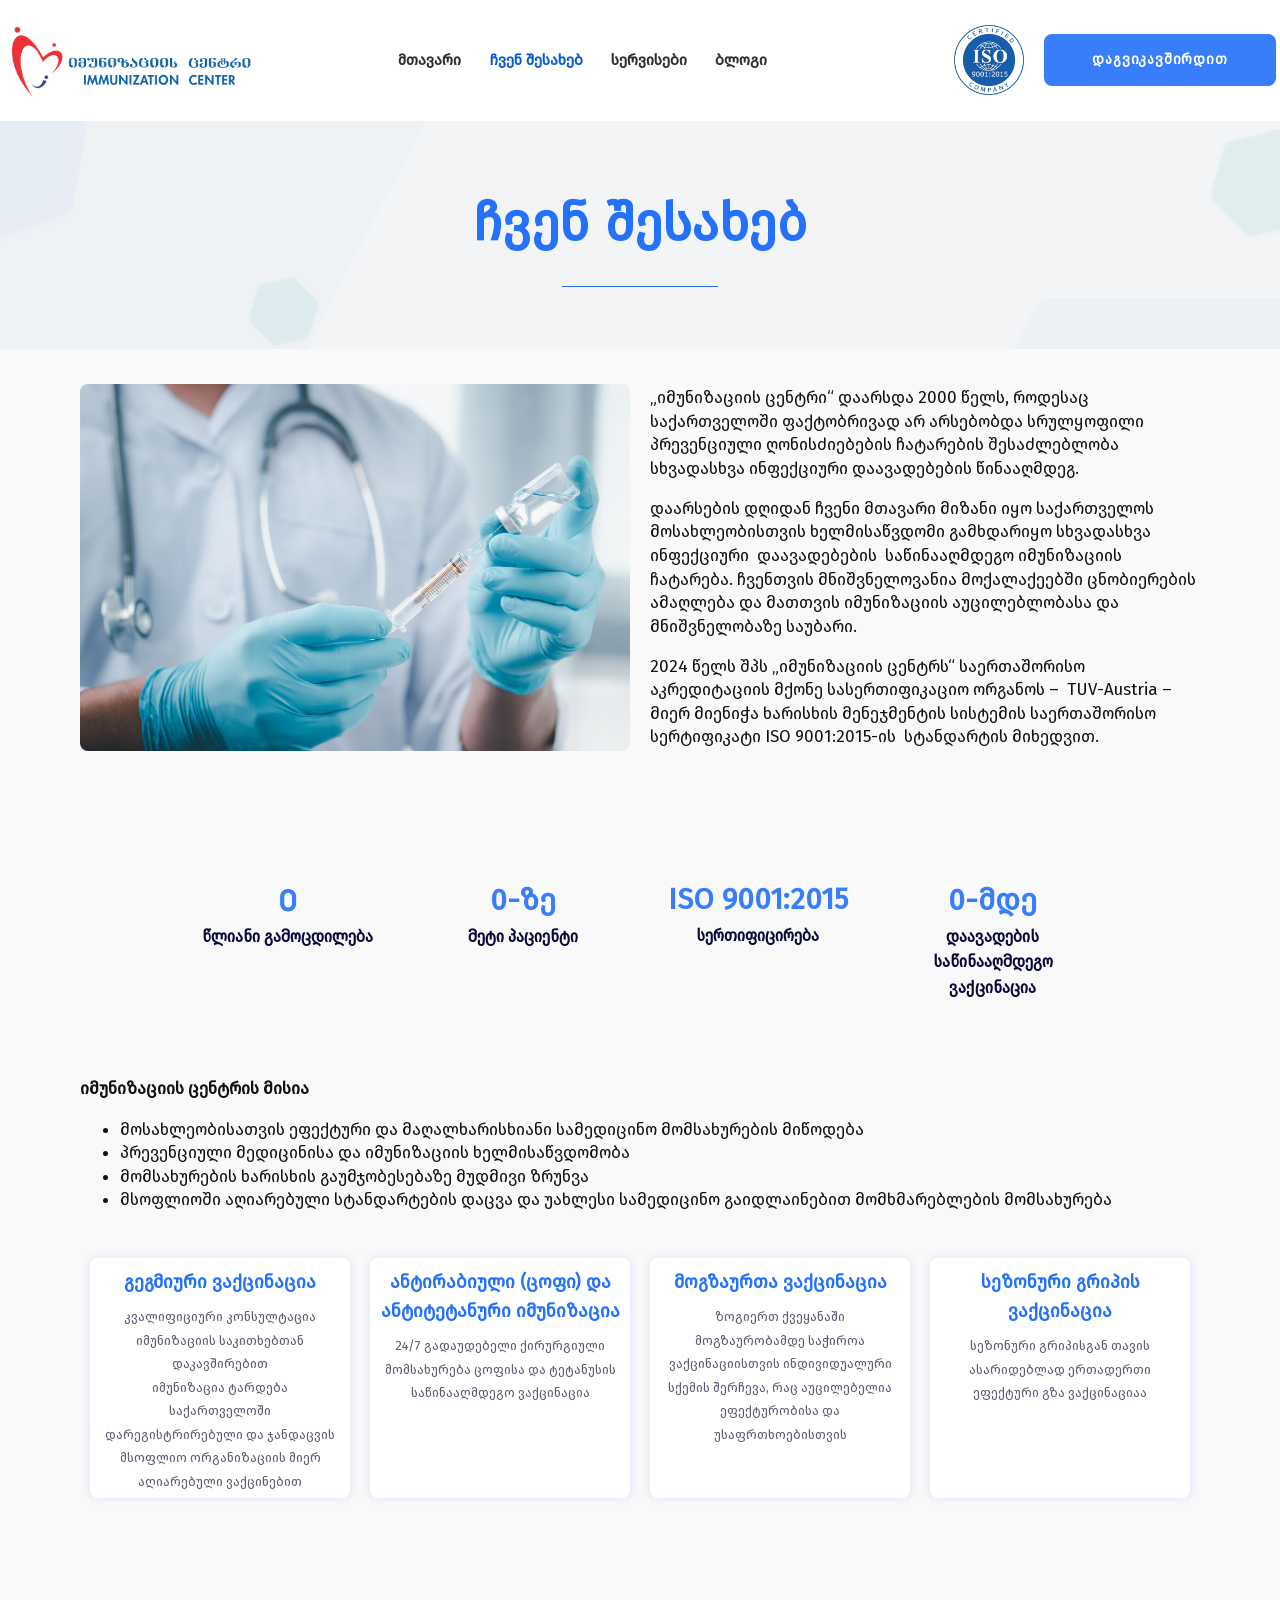
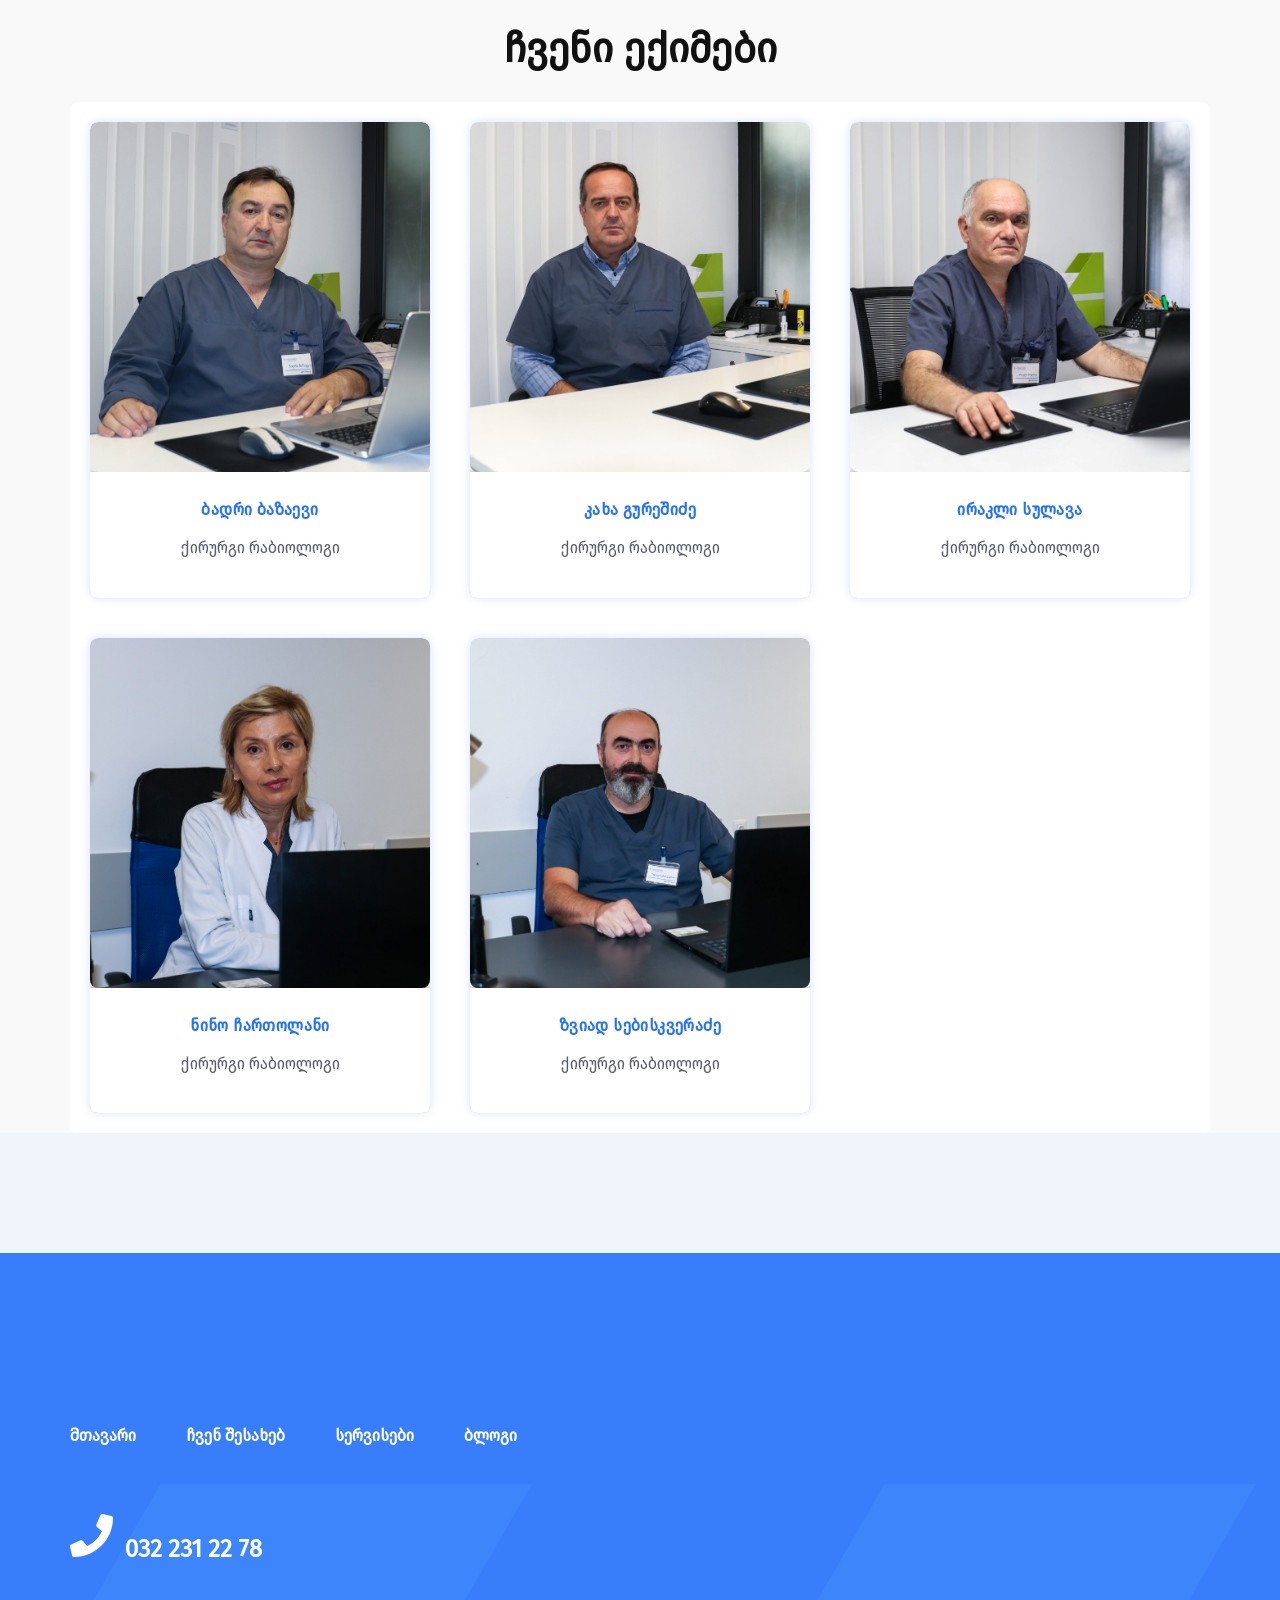
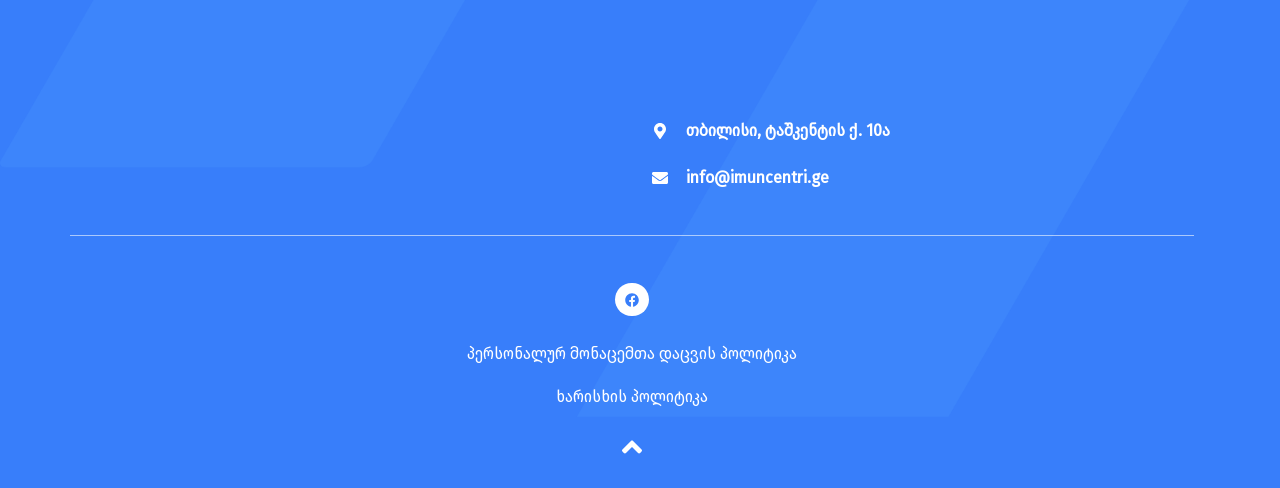
==== about/index.html @ 2db28d3b "Restore bare #fragment links that wget --convert-links had expanded wget resolved every bare fragmen" ====
<!DOCTYPE html>
<html lang="en-US">
<head>
	<meta charset="UTF-8">
			<title>ჩვენ შესახებ &#8211; იმუნიზაციის ცენტრი</title>
		<meta name="viewport" content="width=device-width, initial-scale=1" />
<meta name='robots' content='max-image-preview:large' />
<title>ჩვენ შესახებ &#8211; იმუნიზაციის ცენტრი</title>
<link rel="alternate" type="application/rss+xml" title="იმუნიზაციის ცენტრი &raquo; Feed" href="https://imuncentri.ge/feed/" />
<link rel="alternate" type="application/rss+xml" title="იმუნიზაციის ცენტრი &raquo; Comments Feed" href="https://imuncentri.ge/comments/feed/" />
<link rel="alternate" title="oEmbed (JSON)" type="application/json+oembed" href="https://imuncentri.ge/wp-json/oembed/1.0/embed?url=https%3A%2F%2Fimuncentri.ge%2Fabout%2F" />
<link rel="alternate" title="oEmbed (XML)" type="text/xml+oembed" href="https://imuncentri.ge/wp-json/oembed/1.0/embed?url=https%3A%2F%2Fimuncentri.ge%2Fabout%2F&#038;format=xml" />
<style id="wp-img-auto-sizes-contain-inline-css">
img:is([sizes=auto i],[sizes^="auto," i]){contain-intrinsic-size:3000px 1500px}
/*# sourceURL=wp-img-auto-sizes-contain-inline-css */
</style>
<style id="wp-emoji-styles-inline-css">

	img.wp-smiley, img.emoji {
		display: inline !important;
		border: none !important;
		box-shadow: none !important;
		height: 1em !important;
		width: 1em !important;
		margin: 0 0.07em !important;
		vertical-align: -0.1em !important;
		background: none !important;
		padding: 0 !important;
	}
/*# sourceURL=wp-emoji-styles-inline-css */
</style>
<style id="wp-block-library-inline-css">
:root{--wp-block-synced-color:#7a00df;--wp-block-synced-color--rgb:122,0,223;--wp-bound-block-color:var(--wp-block-synced-color);--wp-editor-canvas-background:#ddd;--wp-admin-theme-color:#007cba;--wp-admin-theme-color--rgb:0,124,186;--wp-admin-theme-color-darker-10:#006ba1;--wp-admin-theme-color-darker-10--rgb:0,107,160.5;--wp-admin-theme-color-darker-20:#005a87;--wp-admin-theme-color-darker-20--rgb:0,90,135;--wp-admin-border-width-focus:2px}@media (min-resolution:192dpi){:root{--wp-admin-border-width-focus:1.5px}}.wp-element-button{cursor:pointer}:root .has-very-light-gray-background-color{background-color:#eee}:root .has-very-dark-gray-background-color{background-color:#313131}:root .has-very-light-gray-color{color:#eee}:root .has-very-dark-gray-color{color:#313131}:root .has-vivid-green-cyan-to-vivid-cyan-blue-gradient-background{background:linear-gradient(135deg,#00d084,#0693e3)}:root .has-purple-crush-gradient-background{background:linear-gradient(135deg,#34e2e4,#4721fb 50%,#ab1dfe)}:root .has-hazy-dawn-gradient-background{background:linear-gradient(135deg,#faaca8,#dad0ec)}:root .has-subdued-olive-gradient-background{background:linear-gradient(135deg,#fafae1,#67a671)}:root .has-atomic-cream-gradient-background{background:linear-gradient(135deg,#fdd79a,#004a59)}:root .has-nightshade-gradient-background{background:linear-gradient(135deg,#330968,#31cdcf)}:root .has-midnight-gradient-background{background:linear-gradient(135deg,#020381,#2874fc)}:root{--wp--preset--font-size--normal:16px;--wp--preset--font-size--huge:42px}.has-regular-font-size{font-size:1em}.has-larger-font-size{font-size:2.625em}.has-normal-font-size{font-size:var(--wp--preset--font-size--normal)}.has-huge-font-size{font-size:var(--wp--preset--font-size--huge)}:root .has-text-align-center{text-align:center}:root .has-text-align-left{text-align:left}:root .has-text-align-right{text-align:right}.has-fit-text{white-space:nowrap!important}#end-resizable-editor-section{display:none}.aligncenter{clear:both}.items-justified-left{justify-content:flex-start}.items-justified-center{justify-content:center}.items-justified-right{justify-content:flex-end}.items-justified-space-between{justify-content:space-between}.screen-reader-text{word-wrap:normal!important;border:0;clip-path:inset(50%);height:1px;margin:-1px;overflow:hidden;padding:0;position:absolute;width:1px;word-break:normal!important}.screen-reader-text:focus{background-color:#ddd;clip-path:none;color:#444;display:block;font-size:1em;height:auto;left:5px;line-height:normal;padding:15px 23px 14px;text-decoration:none;top:5px;width:auto;z-index:100000}html :where(.has-border-color){border-style:solid}html :where([style^=border-color],[style*=";border-color"],[style*="; border-color"]){border-style:solid}html :where([style^=border-top-color],[style*=";border-top-color"],[style*="; border-top-color"]){border-top-style:solid}html :where([style^=border-right-color],[style*=";border-right-color"],[style*="; border-right-color"]){border-right-style:solid}html :where([style^=border-bottom-color],[style*=";border-bottom-color"],[style*="; border-bottom-color"]){border-bottom-style:solid}html :where([style^=border-left-color],[style*=";border-left-color"],[style*="; border-left-color"]){border-left-style:solid}html :where([style^=border-width],[style*=";border-width"],[style*="; border-width"]){border-style:solid}html :where([style^=border-top-width],[style*=";border-top-width"],[style*="; border-top-width"]){border-top-style:solid}html :where([style^=border-right-width],[style*=";border-right-width"],[style*="; border-right-width"]){border-right-style:solid}html :where([style^=border-bottom-width],[style*=";border-bottom-width"],[style*="; border-bottom-width"]){border-bottom-style:solid}html :where([style^=border-left-width],[style*=";border-left-width"],[style*="; border-left-width"]){border-left-style:solid}html :where(img[class*=wp-image-]){height:auto;max-width:100%}:where(figure){margin:0 0 1em}html :where(.is-position-sticky){--wp-admin--admin-bar--position-offset:var(--wp-admin--admin-bar--height,0px)}@media screen and (max-width:600px){html :where(.is-position-sticky){--wp-admin--admin-bar--position-offset:0px}}
/*# sourceURL=/wp-includes/css/dist/block-library/common.min.css */
</style>
<style id="global-styles-inline-css">
:root{--wp--preset--aspect-ratio--square: 1;--wp--preset--aspect-ratio--4-3: 4/3;--wp--preset--aspect-ratio--3-4: 3/4;--wp--preset--aspect-ratio--3-2: 3/2;--wp--preset--aspect-ratio--2-3: 2/3;--wp--preset--aspect-ratio--16-9: 16/9;--wp--preset--aspect-ratio--9-16: 9/16;--wp--preset--color--black: #000000;--wp--preset--color--cyan-bluish-gray: #abb8c3;--wp--preset--color--white: #ffffff;--wp--preset--color--pale-pink: #f78da7;--wp--preset--color--vivid-red: #cf2e2e;--wp--preset--color--luminous-vivid-orange: #ff6900;--wp--preset--color--luminous-vivid-amber: #fcb900;--wp--preset--color--light-green-cyan: #7bdcb5;--wp--preset--color--vivid-green-cyan: #00d084;--wp--preset--color--pale-cyan-blue: #8ed1fc;--wp--preset--color--vivid-cyan-blue: #0693e3;--wp--preset--color--vivid-purple: #9b51e0;--wp--preset--color--base: #f9f9f9;--wp--preset--color--base-2: #ffffff;--wp--preset--color--contrast: #111111;--wp--preset--color--contrast-2: #636363;--wp--preset--color--contrast-3: #A4A4A4;--wp--preset--color--accent: #cfcabe;--wp--preset--color--accent-2: #c2a990;--wp--preset--color--accent-3: #d8613c;--wp--preset--color--accent-4: #b1c5a4;--wp--preset--color--accent-5: #b5bdbc;--wp--preset--gradient--vivid-cyan-blue-to-vivid-purple: linear-gradient(135deg,rgb(6,147,227) 0%,rgb(155,81,224) 100%);--wp--preset--gradient--light-green-cyan-to-vivid-green-cyan: linear-gradient(135deg,rgb(122,220,180) 0%,rgb(0,208,130) 100%);--wp--preset--gradient--luminous-vivid-amber-to-luminous-vivid-orange: linear-gradient(135deg,rgb(252,185,0) 0%,rgb(255,105,0) 100%);--wp--preset--gradient--luminous-vivid-orange-to-vivid-red: linear-gradient(135deg,rgb(255,105,0) 0%,rgb(207,46,46) 100%);--wp--preset--gradient--very-light-gray-to-cyan-bluish-gray: linear-gradient(135deg,rgb(238,238,238) 0%,rgb(169,184,195) 100%);--wp--preset--gradient--cool-to-warm-spectrum: linear-gradient(135deg,rgb(74,234,220) 0%,rgb(151,120,209) 20%,rgb(207,42,186) 40%,rgb(238,44,130) 60%,rgb(251,105,98) 80%,rgb(254,248,76) 100%);--wp--preset--gradient--blush-light-purple: linear-gradient(135deg,rgb(255,206,236) 0%,rgb(152,150,240) 100%);--wp--preset--gradient--blush-bordeaux: linear-gradient(135deg,rgb(254,205,165) 0%,rgb(254,45,45) 50%,rgb(107,0,62) 100%);--wp--preset--gradient--luminous-dusk: linear-gradient(135deg,rgb(255,203,112) 0%,rgb(199,81,192) 50%,rgb(65,88,208) 100%);--wp--preset--gradient--pale-ocean: linear-gradient(135deg,rgb(255,245,203) 0%,rgb(182,227,212) 50%,rgb(51,167,181) 100%);--wp--preset--gradient--electric-grass: linear-gradient(135deg,rgb(202,248,128) 0%,rgb(113,206,126) 100%);--wp--preset--gradient--midnight: linear-gradient(135deg,rgb(2,3,129) 0%,rgb(40,116,252) 100%);--wp--preset--gradient--gradient-1: linear-gradient(to bottom, #cfcabe 0%, #F9F9F9 100%);--wp--preset--gradient--gradient-2: linear-gradient(to bottom, #C2A990 0%, #F9F9F9 100%);--wp--preset--gradient--gradient-3: linear-gradient(to bottom, #D8613C 0%, #F9F9F9 100%);--wp--preset--gradient--gradient-4: linear-gradient(to bottom, #B1C5A4 0%, #F9F9F9 100%);--wp--preset--gradient--gradient-5: linear-gradient(to bottom, #B5BDBC 0%, #F9F9F9 100%);--wp--preset--gradient--gradient-6: linear-gradient(to bottom, #A4A4A4 0%, #F9F9F9 100%);--wp--preset--gradient--gradient-7: linear-gradient(to bottom, #cfcabe 50%, #F9F9F9 50%);--wp--preset--gradient--gradient-8: linear-gradient(to bottom, #C2A990 50%, #F9F9F9 50%);--wp--preset--gradient--gradient-9: linear-gradient(to bottom, #D8613C 50%, #F9F9F9 50%);--wp--preset--gradient--gradient-10: linear-gradient(to bottom, #B1C5A4 50%, #F9F9F9 50%);--wp--preset--gradient--gradient-11: linear-gradient(to bottom, #B5BDBC 50%, #F9F9F9 50%);--wp--preset--gradient--gradient-12: linear-gradient(to bottom, #A4A4A4 50%, #F9F9F9 50%);--wp--preset--font-size--small: 0.9rem;--wp--preset--font-size--medium: 1.05rem;--wp--preset--font-size--large: clamp(1.39rem, 1.39rem + ((1vw - 0.2rem) * 0.767), 1.85rem);--wp--preset--font-size--x-large: clamp(1.85rem, 1.85rem + ((1vw - 0.2rem) * 1.083), 2.5rem);--wp--preset--font-size--xx-large: clamp(2.5rem, 2.5rem + ((1vw - 0.2rem) * 1.283), 3.27rem);--wp--preset--font-family--body: "Inter", sans-serif;--wp--preset--font-family--heading: Cardo;--wp--preset--font-family--system-sans-serif: -apple-system, BlinkMacSystemFont, avenir next, avenir, segoe ui, helvetica neue, helvetica, Cantarell, Ubuntu, roboto, noto, arial, sans-serif;--wp--preset--font-family--system-serif: Iowan Old Style, Apple Garamond, Baskerville, Times New Roman, Droid Serif, Times, Source Serif Pro, serif, Apple Color Emoji, Segoe UI Emoji, Segoe UI Symbol;--wp--preset--font-family--firago: firago;--wp--preset--spacing--20: min(1.5rem, 2vw);--wp--preset--spacing--30: min(2.5rem, 3vw);--wp--preset--spacing--40: min(4rem, 5vw);--wp--preset--spacing--50: min(6.5rem, 8vw);--wp--preset--spacing--60: min(10.5rem, 13vw);--wp--preset--spacing--70: 3.38rem;--wp--preset--spacing--80: 5.06rem;--wp--preset--spacing--10: 1rem;--wp--preset--shadow--natural: 6px 6px 9px rgba(0, 0, 0, 0.2);--wp--preset--shadow--deep: 12px 12px 50px rgba(0, 0, 0, 0.4);--wp--preset--shadow--sharp: 6px 6px 0px rgba(0, 0, 0, 0.2);--wp--preset--shadow--outlined: 6px 6px 0px -3px rgb(255, 255, 255), 6px 6px rgb(0, 0, 0);--wp--preset--shadow--crisp: 6px 6px 0px rgb(0, 0, 0);}.wp-block-button{--wp--preset--dimension--25: 25%;--wp--preset--dimension--50: 50%;--wp--preset--dimension--75: 75%;--wp--preset--dimension--100: 100%;}:root { --wp--style--global--content-size: 620px;--wp--style--global--wide-size: 1280px; }:where(body) { margin: 0; }.wp-site-blocks { padding-top: var(--wp--style--root--padding-top); padding-bottom: var(--wp--style--root--padding-bottom); }.has-global-padding { padding-right: var(--wp--style--root--padding-right); padding-left: var(--wp--style--root--padding-left); }.has-global-padding > .alignfull { margin-right: calc(var(--wp--style--root--padding-right) * -1); margin-left: calc(var(--wp--style--root--padding-left) * -1); }.has-global-padding :where(:not(.alignfull.is-layout-flow) > .has-global-padding:not(.wp-block-block, .alignfull)) { padding-right: 0; padding-left: 0; }.has-global-padding :where(:not(.alignfull.is-layout-flow) > .has-global-padding:not(.wp-block-block, .alignfull)) > .alignfull { margin-left: 0; margin-right: 0; }.wp-site-blocks > .alignleft { float: left; margin-right: 2em; }.wp-site-blocks > .alignright { float: right; margin-left: 2em; }.wp-site-blocks > .aligncenter { justify-content: center; margin-left: auto; margin-right: auto; }:where(.wp-site-blocks) > * { margin-block-start: 1.2rem; margin-block-end: 0; }:where(.wp-site-blocks) > :first-child { margin-block-start: 0; }:where(.wp-site-blocks) > :last-child { margin-block-end: 0; }:root { --wp--style--block-gap: 1.2rem; }:root :where(.is-layout-flow) > :first-child{margin-block-start: 0;}:root :where(.is-layout-flow) > :last-child{margin-block-end: 0;}:root :where(.is-layout-flow) > *{margin-block-start: 1.2rem;margin-block-end: 0;}:root :where(.is-layout-constrained) > :first-child{margin-block-start: 0;}:root :where(.is-layout-constrained) > :last-child{margin-block-end: 0;}:root :where(.is-layout-constrained) > *{margin-block-start: 1.2rem;margin-block-end: 0;}:root :where(.is-layout-flex){gap: 1.2rem;}:root :where(.is-layout-grid){gap: 1.2rem;}.is-layout-flow > .alignleft{float: left;margin-inline-start: 0;margin-inline-end: 2em;}.is-layout-flow > .alignright{float: right;margin-inline-start: 2em;margin-inline-end: 0;}.is-layout-flow > .aligncenter{margin-left: auto !important;margin-right: auto !important;}.is-layout-constrained > .alignleft{float: left;margin-inline-start: 0;margin-inline-end: 2em;}.is-layout-constrained > .alignright{float: right;margin-inline-start: 2em;margin-inline-end: 0;}.is-layout-constrained > .aligncenter{margin-left: auto !important;margin-right: auto !important;}.is-layout-constrained > :where(:not(.alignleft):not(.alignright):not(.alignfull)){max-width: var(--wp--style--global--content-size);margin-left: auto !important;margin-right: auto !important;}.is-layout-constrained > .alignwide{max-width: var(--wp--style--global--wide-size);}body .is-layout-flex{display: flex;}.is-layout-flex{flex-wrap: wrap;align-items: center;}.is-layout-flex > :is(*, div){margin: 0;}body .is-layout-grid{display: grid;}.is-layout-grid > :is(*, div){margin: 0;}body{background-color: var(--wp--preset--color--base);color: var(--wp--preset--color--contrast);font-family: var(--wp--preset--font-family--body);font-size: var(--wp--preset--font-size--medium);font-style: normal;font-weight: 400;line-height: 1.55;--wp--style--root--padding-top: 0px;--wp--style--root--padding-right: var(--wp--preset--spacing--50);--wp--style--root--padding-bottom: 0px;--wp--style--root--padding-left: var(--wp--preset--spacing--50);}a:where(:not(.wp-element-button)){color: var(--wp--preset--color--contrast);}:root :where(a:where(:not(.wp-element-button)):hover){text-decoration: none;}h1, h2, h3, h4, h5, h6{color: var(--wp--preset--color--contrast);font-family: var(--wp--preset--font-family--heading);font-weight: 400;line-height: 1.2;}h1{font-size: var(--wp--preset--font-size--xx-large);line-height: 1.15;}h2{font-size: var(--wp--preset--font-size--x-large);}h3{font-size: var(--wp--preset--font-size--large);}h4{font-size: clamp(1.1rem, 1.1rem + ((1vw - 0.2rem) * 0.767), 1.5rem);}h5{font-size: var(--wp--preset--font-size--medium);}h6{font-size: var(--wp--preset--font-size--small);}:root :where(.wp-element-button, .wp-block-button__link){background-color: var(--wp--preset--color--contrast);border-radius: .33rem;border-color: var(--wp--preset--color--contrast);border-width: 0;color: var(--wp--preset--color--base);font-family: inherit;font-size: var(--wp--preset--font-size--small);font-style: normal;font-weight: 500;letter-spacing: inherit;line-height: inherit;padding-top: 0.6rem;padding-right: 1rem;padding-bottom: 0.6rem;padding-left: 1rem;text-decoration: none;text-transform: inherit;}:root :where(.wp-element-button:hover, .wp-block-button__link:hover){background-color: var(--wp--preset--color--contrast-2);border-color: var(--wp--preset--color--contrast-2);color: var(--wp--preset--color--base);}:root :where(.wp-element-button:focus, .wp-block-button__link:focus){background-color: var(--wp--preset--color--contrast-2);border-color: var(--wp--preset--color--contrast-2);color: var(--wp--preset--color--base);outline-color: var(--wp--preset--color--contrast);outline-offset: 2px;}:root :where(.wp-element-button:active, .wp-block-button__link:active){background-color: var(--wp--preset--color--contrast);color: var(--wp--preset--color--base);}:root :where(.wp-element-caption, .wp-block-audio figcaption, .wp-block-embed figcaption, .wp-block-gallery figcaption, .wp-block-image figcaption, .wp-block-table figcaption, .wp-block-video figcaption){color: var(--wp--preset--color--contrast-2);font-family: var(--wp--preset--font-family--body);font-size: 0.8rem;}.has-black-color{color: var(--wp--preset--color--black) !important;}.has-cyan-bluish-gray-color{color: var(--wp--preset--color--cyan-bluish-gray) !important;}.has-white-color{color: var(--wp--preset--color--white) !important;}.has-pale-pink-color{color: var(--wp--preset--color--pale-pink) !important;}.has-vivid-red-color{color: var(--wp--preset--color--vivid-red) !important;}.has-luminous-vivid-orange-color{color: var(--wp--preset--color--luminous-vivid-orange) !important;}.has-luminous-vivid-amber-color{color: var(--wp--preset--color--luminous-vivid-amber) !important;}.has-light-green-cyan-color{color: var(--wp--preset--color--light-green-cyan) !important;}.has-vivid-green-cyan-color{color: var(--wp--preset--color--vivid-green-cyan) !important;}.has-pale-cyan-blue-color{color: var(--wp--preset--color--pale-cyan-blue) !important;}.has-vivid-cyan-blue-color{color: var(--wp--preset--color--vivid-cyan-blue) !important;}.has-vivid-purple-color{color: var(--wp--preset--color--vivid-purple) !important;}.has-base-color{color: var(--wp--preset--color--base) !important;}.has-base-2-color{color: var(--wp--preset--color--base-2) !important;}.has-contrast-color{color: var(--wp--preset--color--contrast) !important;}.has-contrast-2-color{color: var(--wp--preset--color--contrast-2) !important;}.has-contrast-3-color{color: var(--wp--preset--color--contrast-3) !important;}.has-accent-color{color: var(--wp--preset--color--accent) !important;}.has-accent-2-color{color: var(--wp--preset--color--accent-2) !important;}.has-accent-3-color{color: var(--wp--preset--color--accent-3) !important;}.has-accent-4-color{color: var(--wp--preset--color--accent-4) !important;}.has-accent-5-color{color: var(--wp--preset--color--accent-5) !important;}.has-black-background-color{background-color: var(--wp--preset--color--black) !important;}.has-cyan-bluish-gray-background-color{background-color: var(--wp--preset--color--cyan-bluish-gray) !important;}.has-white-background-color{background-color: var(--wp--preset--color--white) !important;}.has-pale-pink-background-color{background-color: var(--wp--preset--color--pale-pink) !important;}.has-vivid-red-background-color{background-color: var(--wp--preset--color--vivid-red) !important;}.has-luminous-vivid-orange-background-color{background-color: var(--wp--preset--color--luminous-vivid-orange) !important;}.has-luminous-vivid-amber-background-color{background-color: var(--wp--preset--color--luminous-vivid-amber) !important;}.has-light-green-cyan-background-color{background-color: var(--wp--preset--color--light-green-cyan) !important;}.has-vivid-green-cyan-background-color{background-color: var(--wp--preset--color--vivid-green-cyan) !important;}.has-pale-cyan-blue-background-color{background-color: var(--wp--preset--color--pale-cyan-blue) !important;}.has-vivid-cyan-blue-background-color{background-color: var(--wp--preset--color--vivid-cyan-blue) !important;}.has-vivid-purple-background-color{background-color: var(--wp--preset--color--vivid-purple) !important;}.has-base-background-color{background-color: var(--wp--preset--color--base) !important;}.has-base-2-background-color{background-color: var(--wp--preset--color--base-2) !important;}.has-contrast-background-color{background-color: var(--wp--preset--color--contrast) !important;}.has-contrast-2-background-color{background-color: var(--wp--preset--color--contrast-2) !important;}.has-contrast-3-background-color{background-color: var(--wp--preset--color--contrast-3) !important;}.has-accent-background-color{background-color: var(--wp--preset--color--accent) !important;}.has-accent-2-background-color{background-color: var(--wp--preset--color--accent-2) !important;}.has-accent-3-background-color{background-color: var(--wp--preset--color--accent-3) !important;}.has-accent-4-background-color{background-color: var(--wp--preset--color--accent-4) !important;}.has-accent-5-background-color{background-color: var(--wp--preset--color--accent-5) !important;}.has-black-border-color{border-color: var(--wp--preset--color--black) !important;}.has-cyan-bluish-gray-border-color{border-color: var(--wp--preset--color--cyan-bluish-gray) !important;}.has-white-border-color{border-color: var(--wp--preset--color--white) !important;}.has-pale-pink-border-color{border-color: var(--wp--preset--color--pale-pink) !important;}.has-vivid-red-border-color{border-color: var(--wp--preset--color--vivid-red) !important;}.has-luminous-vivid-orange-border-color{border-color: var(--wp--preset--color--luminous-vivid-orange) !important;}.has-luminous-vivid-amber-border-color{border-color: var(--wp--preset--color--luminous-vivid-amber) !important;}.has-light-green-cyan-border-color{border-color: var(--wp--preset--color--light-green-cyan) !important;}.has-vivid-green-cyan-border-color{border-color: var(--wp--preset--color--vivid-green-cyan) !important;}.has-pale-cyan-blue-border-color{border-color: var(--wp--preset--color--pale-cyan-blue) !important;}.has-vivid-cyan-blue-border-color{border-color: var(--wp--preset--color--vivid-cyan-blue) !important;}.has-vivid-purple-border-color{border-color: var(--wp--preset--color--vivid-purple) !important;}.has-base-border-color{border-color: var(--wp--preset--color--base) !important;}.has-base-2-border-color{border-color: var(--wp--preset--color--base-2) !important;}.has-contrast-border-color{border-color: var(--wp--preset--color--contrast) !important;}.has-contrast-2-border-color{border-color: var(--wp--preset--color--contrast-2) !important;}.has-contrast-3-border-color{border-color: var(--wp--preset--color--contrast-3) !important;}.has-accent-border-color{border-color: var(--wp--preset--color--accent) !important;}.has-accent-2-border-color{border-color: var(--wp--preset--color--accent-2) !important;}.has-accent-3-border-color{border-color: var(--wp--preset--color--accent-3) !important;}.has-accent-4-border-color{border-color: var(--wp--preset--color--accent-4) !important;}.has-accent-5-border-color{border-color: var(--wp--preset--color--accent-5) !important;}.has-vivid-cyan-blue-to-vivid-purple-gradient-background{background: var(--wp--preset--gradient--vivid-cyan-blue-to-vivid-purple) !important;}.has-light-green-cyan-to-vivid-green-cyan-gradient-background{background: var(--wp--preset--gradient--light-green-cyan-to-vivid-green-cyan) !important;}.has-luminous-vivid-amber-to-luminous-vivid-orange-gradient-background{background: var(--wp--preset--gradient--luminous-vivid-amber-to-luminous-vivid-orange) !important;}.has-luminous-vivid-orange-to-vivid-red-gradient-background{background: var(--wp--preset--gradient--luminous-vivid-orange-to-vivid-red) !important;}.has-very-light-gray-to-cyan-bluish-gray-gradient-background{background: var(--wp--preset--gradient--very-light-gray-to-cyan-bluish-gray) !important;}.has-cool-to-warm-spectrum-gradient-background{background: var(--wp--preset--gradient--cool-to-warm-spectrum) !important;}.has-blush-light-purple-gradient-background{background: var(--wp--preset--gradient--blush-light-purple) !important;}.has-blush-bordeaux-gradient-background{background: var(--wp--preset--gradient--blush-bordeaux) !important;}.has-luminous-dusk-gradient-background{background: var(--wp--preset--gradient--luminous-dusk) !important;}.has-pale-ocean-gradient-background{background: var(--wp--preset--gradient--pale-ocean) !important;}.has-electric-grass-gradient-background{background: var(--wp--preset--gradient--electric-grass) !important;}.has-midnight-gradient-background{background: var(--wp--preset--gradient--midnight) !important;}.has-gradient-1-gradient-background{background: var(--wp--preset--gradient--gradient-1) !important;}.has-gradient-2-gradient-background{background: var(--wp--preset--gradient--gradient-2) !important;}.has-gradient-3-gradient-background{background: var(--wp--preset--gradient--gradient-3) !important;}.has-gradient-4-gradient-background{background: var(--wp--preset--gradient--gradient-4) !important;}.has-gradient-5-gradient-background{background: var(--wp--preset--gradient--gradient-5) !important;}.has-gradient-6-gradient-background{background: var(--wp--preset--gradient--gradient-6) !important;}.has-gradient-7-gradient-background{background: var(--wp--preset--gradient--gradient-7) !important;}.has-gradient-8-gradient-background{background: var(--wp--preset--gradient--gradient-8) !important;}.has-gradient-9-gradient-background{background: var(--wp--preset--gradient--gradient-9) !important;}.has-gradient-10-gradient-background{background: var(--wp--preset--gradient--gradient-10) !important;}.has-gradient-11-gradient-background{background: var(--wp--preset--gradient--gradient-11) !important;}.has-gradient-12-gradient-background{background: var(--wp--preset--gradient--gradient-12) !important;}.has-small-font-size{font-size: var(--wp--preset--font-size--small) !important;}.has-medium-font-size{font-size: var(--wp--preset--font-size--medium) !important;}.has-large-font-size{font-size: var(--wp--preset--font-size--large) !important;}.has-x-large-font-size{font-size: var(--wp--preset--font-size--x-large) !important;}.has-xx-large-font-size{font-size: var(--wp--preset--font-size--xx-large) !important;}.has-body-font-family{font-family: var(--wp--preset--font-family--body) !important;}.has-heading-font-family{font-family: var(--wp--preset--font-family--heading) !important;}.has-system-sans-serif-font-family{font-family: var(--wp--preset--font-family--system-sans-serif) !important;}.has-system-serif-font-family{font-family: var(--wp--preset--font-family--system-serif) !important;}.has-firago-font-family{font-family: var(--wp--preset--font-family--firago) !important;}:where(.wp-site-blocks *:focus){outline-width:2px;outline-style:solid}
/*# sourceURL=global-styles-inline-css */
</style>
<style id="wp-block-template-skip-link-inline-css">
/*! This file is auto-generated */
.skip-link.screen-reader-text{border:0;clip-path:inset(50%);height:1px;margin:-1px;overflow:hidden;padding:0;position:absolute!important;width:1px;word-wrap:normal!important;word-break:normal!important}.skip-link.screen-reader-text:focus{background-color:#eee;clip-path:none;color:#444;display:block;font-size:1em;height:auto;left:5px;line-height:normal;padding:15px 23px 14px;text-decoration:none;top:5px;width:auto;z-index:100000}
/*# sourceURL=/wp-includes/css/wp-block-template-skip-link.min.css */
</style>
<link rel='stylesheet' id='uaf_client_css-css' href='../wp-content/uploads/useanyfont/uaf.css' media='all' />
<link rel='stylesheet' id='hfe-style-css' href='../wp-content/plugins/header-footer-elementor/assets/css/header-footer-elementor.css' media='all' />
<link rel='stylesheet' id='elementor-frontend-css' href='../wp-content/plugins/elementor/assets/css/frontend-lite.min.css' media='all' />
<link rel='stylesheet' id='eael-general-css' href='../wp-content/plugins/essential-addons-for-elementor-lite/assets/front-end/css/view/general.min.css' media='all' />
<link rel='stylesheet' id='eael-346-css' href='../wp-content/uploads/essential-addons-elementor/eael-346.css' media='all' />
<link rel='stylesheet' id='swiper-css' href='../wp-content/plugins/elementor/assets/lib/swiper/v8/css/swiper.min.css' media='all' />
<link rel='stylesheet' id='elementor-post-98-css' href='../wp-content/uploads/elementor/css/post-98.css' media='all' />
<link rel='stylesheet' id='elementor-pro-css' href='../wp-content/plugins/elementor-pro/assets/css/frontend-lite.min.css' media='all' />
<link rel='stylesheet' id='jet-sticky-frontend-css' href='../wp-content/plugins/jetsticky-for-elementor/assets/css/jet-sticky-frontend.css' media='all' />
<link rel='stylesheet' id='elementor-post-346-css' href='../wp-content/uploads/elementor/css/post-346.css' media='all' />
<link rel='stylesheet' id='elementor-post-348-css' href='../wp-content/uploads/elementor/css/post-348.css' media='all' />
<link rel='stylesheet' id='hfe-widgets-style-css' href='../wp-content/plugins/header-footer-elementor/inc/widgets-css/frontend.css' media='all' />
<link rel='stylesheet' id='elementor-post-356-css' href='../wp-content/uploads/elementor/css/post-356.css' media='all' />
<link rel='stylesheet' id='google-fonts-1-css' href='https://fonts.googleapis.com/css?family=Manrope:100,100italic,200,200italic,300,300italic,400,400italic,500,500italic,600,600italic,700,700italic,800,800italic,900,900italic&#038;display=swap&#038;ver=7.1' media='all' />
<link rel="preconnect" href="https://fonts.gstatic.com/" crossorigin><script id="jquery-core-js" src="../wp-includes/js/jquery/jquery.min.js"></script>
<script id="jquery-migrate-js" src="../wp-includes/js/jquery/jquery-migrate.min.js"></script>
<link rel="https://api.w.org/" href="https://imuncentri.ge/wp-json/" /><link rel="alternate" title="JSON" type="application/json" href="https://imuncentri.ge/wp-json/wp/v2/pages/346" /><link rel="EditURI" type="application/rsd+xml" title="RSD" href="https://imuncentri.ge/xmlrpc.php?rsd" />
<meta name="generator" content="WordPress 7.1" />
<link rel="canonical" href="../about/index.html" />
<link rel='shortlink' href='../about/index.html' />
<meta name="generator" content="Elementor 3.21.5; features: e_optimized_assets_loading, e_optimized_css_loading, e_font_icon_svg, additional_custom_breakpoints, e_lazyload; settings: css_print_method-external, google_font-enabled, font_display-swap">
			<style>
				.e-con.e-parent:nth-of-type(n+4):not(.e-lazyloaded):not(.e-no-lazyload),
				.e-con.e-parent:nth-of-type(n+4):not(.e-lazyloaded):not(.e-no-lazyload) * {
					background-image: none !important;
				}
				@media screen and (max-height: 1024px) {
					.e-con.e-parent:nth-of-type(n+3):not(.e-lazyloaded):not(.e-no-lazyload),
					.e-con.e-parent:nth-of-type(n+3):not(.e-lazyloaded):not(.e-no-lazyload) * {
						background-image: none !important;
					}
				}
				@media screen and (max-height: 640px) {
					.e-con.e-parent:nth-of-type(n+2):not(.e-lazyloaded):not(.e-no-lazyload),
					.e-con.e-parent:nth-of-type(n+2):not(.e-lazyloaded):not(.e-no-lazyload) * {
						background-image: none !important;
					}
				}
			</style>
			<style class="wp-fonts-local">
@font-face{font-family:Inter;font-style:normal;font-weight:300 900;font-display:fallback;src:url('../wp-content/themes/twentytwentyfour/assets/fonts/inter/Inter-VariableFont_slnt,wght.woff2') format('woff2');font-stretch:normal;}
@font-face{font-family:Cardo;font-style:normal;font-weight:400;font-display:fallback;src:url('../wp-content/themes/twentytwentyfour/assets/fonts/cardo/cardo_normal_400.woff2') format('woff2');}
@font-face{font-family:Cardo;font-style:italic;font-weight:400;font-display:fallback;src:url('../wp-content/themes/twentytwentyfour/assets/fonts/cardo/cardo_italic_400.woff2') format('woff2');}
@font-face{font-family:Cardo;font-style:normal;font-weight:700;font-display:fallback;src:url('../wp-content/themes/twentytwentyfour/assets/fonts/cardo/cardo_normal_700.woff2') format('woff2');}
@font-face{font-family:firago;font-style:normal;font-weight:400;font-display:fallback;src:url('../wp-content/uploads/useanyfont/14firago.woff2') format('woff2');}
</style>
<link rel="icon" href="../wp-content/uploads/2024/05/logo-e1741616847958-150x150.png" sizes="32x32" />
<link rel="icon" href="../wp-content/uploads/2024/05/logo-e1741616847958.png" sizes="192x192" />
<link rel="apple-touch-icon" href="../wp-content/uploads/2024/05/logo-e1741616847958.png" />
<meta name="msapplication-TileImage" content="https://imuncentri.ge/wp-content/uploads/2024/05/logo-e1741616847958.png" />
	<meta name="viewport" content="width=device-width, initial-scale=1.0, viewport-fit=cover" /></head>
<body class="wp-singular page-template page-template-elementor_canvas page page-id-346 wp-custom-logo wp-embed-responsive wp-theme-twentytwentyfour ehf-header ehf-footer ehf-template-twentytwentyfour ehf-stylesheet-twentytwentyfour elementor-default elementor-template-canvas elementor-kit-98 elementor-page elementor-page-346">
			<header id="masthead" itemscope="itemscope" itemtype="https://schema.org/WPHeader">
			<p class="main-title bhf-hidden" itemprop="headline"><a href="../index.html" title="იმუნიზაციის ცენტრი" rel="home">იმუნიზაციის ცენტრი</a></p>
					<div data-elementor-type="wp-post" data-elementor-id="348" class="elementor elementor-348" data-elementor-post-type="elementor-hf">
						<section class="elementor-section elementor-top-section elementor-element elementor-element-63ba34b elementor-hidden-desktop elementor-hidden-tablet elementor-hidden-mobile elementor-section-boxed elementor-section-height-default elementor-section-height-default" data-id="63ba34b" data-element_type="section" data-settings="{&quot;background_background&quot;:&quot;classic&quot;}">
						<div class="elementor-container elementor-column-gap-no">
					<div class="elementor-column elementor-col-50 elementor-top-column elementor-element elementor-element-bdf1024" data-id="bdf1024" data-element_type="column">
			<div class="elementor-widget-wrap elementor-element-populated">
						<div class="elementor-element elementor-element-764706e e-grid-align-left e-grid-align-mobile-center e-grid-align-tablet-center elementor-shape-rounded elementor-grid-0 elementor-widget elementor-widget-social-icons" data-id="764706e" data-element_type="widget" data-widget_type="social-icons.default">
				<div class="elementor-widget-container">
			<style>/*! elementor - v3.21.0 - 08-05-2024 */
.elementor-widget-social-icons.elementor-grid-0 .elementor-widget-container,.elementor-widget-social-icons.elementor-grid-mobile-0 .elementor-widget-container,.elementor-widget-social-icons.elementor-grid-tablet-0 .elementor-widget-container{line-height:1;font-size:0}.elementor-widget-social-icons:not(.elementor-grid-0):not(.elementor-grid-tablet-0):not(.elementor-grid-mobile-0) .elementor-grid{display:inline-grid}.elementor-widget-social-icons .elementor-grid{grid-column-gap:var(--grid-column-gap,5px);grid-row-gap:var(--grid-row-gap,5px);grid-template-columns:var(--grid-template-columns);justify-content:var(--justify-content,center);justify-items:var(--justify-content,center)}.elementor-icon.elementor-social-icon{font-size:var(--icon-size,25px);line-height:var(--icon-size,25px);width:calc(var(--icon-size, 25px) + 2 * var(--icon-padding, .5em));height:calc(var(--icon-size, 25px) + 2 * var(--icon-padding, .5em))}.elementor-social-icon{--e-social-icon-icon-color:#fff;display:inline-flex;background-color:#69727d;align-items:center;justify-content:center;text-align:center;cursor:pointer}.elementor-social-icon i{color:var(--e-social-icon-icon-color)}.elementor-social-icon svg{fill:var(--e-social-icon-icon-color)}.elementor-social-icon:last-child{margin:0}.elementor-social-icon:hover{opacity:.9;color:#fff}.elementor-social-icon-android{background-color:#a4c639}.elementor-social-icon-apple{background-color:#999}.elementor-social-icon-behance{background-color:#1769ff}.elementor-social-icon-bitbucket{background-color:#205081}.elementor-social-icon-codepen{background-color:#000}.elementor-social-icon-delicious{background-color:#39f}.elementor-social-icon-deviantart{background-color:#05cc47}.elementor-social-icon-digg{background-color:#005be2}.elementor-social-icon-dribbble{background-color:#ea4c89}.elementor-social-icon-elementor{background-color:#d30c5c}.elementor-social-icon-envelope{background-color:#ea4335}.elementor-social-icon-facebook,.elementor-social-icon-facebook-f{background-color:#3b5998}.elementor-social-icon-flickr{background-color:#0063dc}.elementor-social-icon-foursquare{background-color:#2d5be3}.elementor-social-icon-free-code-camp,.elementor-social-icon-freecodecamp{background-color:#006400}.elementor-social-icon-github{background-color:#333}.elementor-social-icon-gitlab{background-color:#e24329}.elementor-social-icon-globe{background-color:#69727d}.elementor-social-icon-google-plus,.elementor-social-icon-google-plus-g{background-color:#dd4b39}.elementor-social-icon-houzz{background-color:#7ac142}.elementor-social-icon-instagram{background-color:#262626}.elementor-social-icon-jsfiddle{background-color:#487aa2}.elementor-social-icon-link{background-color:#818a91}.elementor-social-icon-linkedin,.elementor-social-icon-linkedin-in{background-color:#0077b5}.elementor-social-icon-medium{background-color:#00ab6b}.elementor-social-icon-meetup{background-color:#ec1c40}.elementor-social-icon-mixcloud{background-color:#273a4b}.elementor-social-icon-odnoklassniki{background-color:#f4731c}.elementor-social-icon-pinterest{background-color:#bd081c}.elementor-social-icon-product-hunt{background-color:#da552f}.elementor-social-icon-reddit{background-color:#ff4500}.elementor-social-icon-rss{background-color:#f26522}.elementor-social-icon-shopping-cart{background-color:#4caf50}.elementor-social-icon-skype{background-color:#00aff0}.elementor-social-icon-slideshare{background-color:#0077b5}.elementor-social-icon-snapchat{background-color:#fffc00}.elementor-social-icon-soundcloud{background-color:#f80}.elementor-social-icon-spotify{background-color:#2ebd59}.elementor-social-icon-stack-overflow{background-color:#fe7a15}.elementor-social-icon-steam{background-color:#00adee}.elementor-social-icon-stumbleupon{background-color:#eb4924}.elementor-social-icon-telegram{background-color:#2ca5e0}.elementor-social-icon-threads{background-color:#000}.elementor-social-icon-thumb-tack{background-color:#1aa1d8}.elementor-social-icon-tripadvisor{background-color:#589442}.elementor-social-icon-tumblr{background-color:#35465c}.elementor-social-icon-twitch{background-color:#6441a5}.elementor-social-icon-twitter{background-color:#1da1f2}.elementor-social-icon-viber{background-color:#665cac}.elementor-social-icon-vimeo{background-color:#1ab7ea}.elementor-social-icon-vk{background-color:#45668e}.elementor-social-icon-weibo{background-color:#dd2430}.elementor-social-icon-weixin{background-color:#31a918}.elementor-social-icon-whatsapp{background-color:#25d366}.elementor-social-icon-wordpress{background-color:#21759b}.elementor-social-icon-x-twitter{background-color:#000}.elementor-social-icon-xing{background-color:#026466}.elementor-social-icon-yelp{background-color:#af0606}.elementor-social-icon-youtube{background-color:#cd201f}.elementor-social-icon-500px{background-color:#0099e5}.elementor-shape-rounded .elementor-icon.elementor-social-icon{border-radius:10%}.elementor-shape-circle .elementor-icon.elementor-social-icon{border-radius:50%}</style>		<div class="elementor-social-icons-wrapper elementor-grid">
							<span class="elementor-grid-item">
					<a class="elementor-icon elementor-social-icon elementor-social-icon-facebook elementor-animation-grow elementor-repeater-item-44527fb" href="https://www.facebook.com/p/%E1%83%9E%E1%83%A0%E1%83%94%E1%83%95%E1%83%94%E1%83%9C%E1%83%AA%E1%83%98%E1%83%A3%E1%83%9A%E1%83%98-%E1%83%9B%E1%83%94%E1%83%93%E1%83%98%E1%83%AA%E1%83%98%E1%83%9C%E1%83%98%E1%83%A1%E1%83%90-%E1%83%93%E1%83%90-%E1%83%98%E1%83%9B%E1%83%A3%E1%83%9C%E1%83%98%E1%83%96%E1%83%90%E1%83%AA%E1%83%98%E1%83%98%E1%83%A1-%E1%83%AA%E1%83%94%E1%83%9C%E1%83%A2%E1%83%A0%E1%83%98-100063568840567/" target="_blank">
						<span class="elementor-screen-only">Facebook</span>
						<svg class="e-font-icon-svg e-fab-facebook" viewBox="0 0 512 512" xmlns="http://www.w3.org/2000/svg"><path d="M504 256C504 119 393 8 256 8S8 119 8 256c0 123.78 90.69 226.38 209.25 245V327.69h-63V256h63v-54.64c0-62.15 37-96.48 93.67-96.48 27.14 0 55.52 4.84 55.52 4.84v61h-31.28c-30.8 0-40.41 19.12-40.41 38.73V256h68.78l-11 71.69h-57.78V501C413.31 482.38 504 379.78 504 256z"></path></svg>					</a>
				</span>
					</div>
				</div>
				</div>
					</div>
		</div>
				<div class="elementor-column elementor-col-50 elementor-top-column elementor-element elementor-element-9b611d1 elementor-hidden-tablet elementor-hidden-phone" data-id="9b611d1" data-element_type="column">
			<div class="elementor-widget-wrap elementor-element-populated">
						<div class="elementor-element elementor-element-aa217d2 elementor-icon-list--layout-inline elementor-align-right elementor-mobile-align-left elementor-list-item-link-full_width elementor-widget elementor-widget-icon-list" data-id="aa217d2" data-element_type="widget" data-widget_type="icon-list.default">
				<div class="elementor-widget-container">
			<link rel="stylesheet" href="../wp-content/plugins/elementor/assets/css/widget-icon-list.min.css">		<ul class="elementor-icon-list-items elementor-inline-items">
							<li class="elementor-icon-list-item elementor-inline-item">
											<a href="#">

												<span class="elementor-icon-list-icon">
							<svg aria-hidden="true" class="e-font-icon-svg e-fas-map-marker-alt" viewBox="0 0 384 512" xmlns="http://www.w3.org/2000/svg"><path d="M172.268 501.67C26.97 291.031 0 269.413 0 192 0 85.961 85.961 0 192 0s192 85.961 192 192c0 77.413-26.97 99.031-172.268 309.67-9.535 13.774-29.93 13.773-39.464 0zM192 272c44.183 0 80-35.817 80-80s-35.817-80-80-80-80 35.817-80 80 35.817 80 80 80z"></path></svg>						</span>
										<span class="elementor-icon-list-text">თბილისი, ტაშკენტის ქ. 10ა</span>
											</a>
									</li>
								<li class="elementor-icon-list-item elementor-inline-item">
											<a href="tel:032%20231%2022%2078">

												<span class="elementor-icon-list-icon">
							<svg aria-hidden="true" class="e-font-icon-svg e-fas-phone" viewBox="0 0 512 512" xmlns="http://www.w3.org/2000/svg"><path d="M493.4 24.6l-104-24c-11.3-2.6-22.9 3.3-27.5 13.9l-48 112c-4.2 9.8-1.4 21.3 6.9 28l60.6 49.6c-36 76.7-98.9 140.5-177.2 177.2l-49.6-60.6c-6.8-8.3-18.2-11.1-28-6.9l-112 48C3.9 366.5-2 378.1.6 389.4l24 104C27.1 504.2 36.7 512 48 512c256.1 0 464-207.5 464-464 0-11.2-7.7-20.9-18.6-23.4z"></path></svg>						</span>
										<span class="elementor-icon-list-text">032 231 22 78</span>
											</a>
									</li>
						</ul>
				</div>
				</div>
					</div>
		</div>
					</div>
		</section>
				<section class="elementor-section elementor-top-section elementor-element elementor-element-0f53089 elementor-section-boxed elementor-section-height-default elementor-section-height-default" data-id="0f53089" data-element_type="section" data-settings="{&quot;background_background&quot;:&quot;classic&quot;}">
							<div class="elementor-background-overlay"></div>
							<div class="elementor-container elementor-column-gap-no">
					<div class="elementor-column elementor-col-33 elementor-top-column elementor-element elementor-element-0b2cfb3" data-id="0b2cfb3" data-element_type="column">
			<div class="elementor-widget-wrap elementor-element-populated">
						<div class="elementor-element elementor-element-d4cf014 elementor-widget__width-initial elementor-invisible elementor-widget elementor-widget-theme-site-logo elementor-widget-image" data-id="d4cf014" data-element_type="widget" data-settings="{&quot;_animation&quot;:&quot;zoomIn&quot;}" data-widget_type="theme-site-logo.default">
				<div class="elementor-widget-container">
			<style>/*! elementor - v3.21.0 - 08-05-2024 */
.elementor-widget-image{text-align:center}.elementor-widget-image a{display:inline-block}.elementor-widget-image a img[src$=".svg"]{width:48px}.elementor-widget-image img{vertical-align:middle;display:inline-block}</style>						<a href="../index.html">
			<img width="790" height="244" src="../wp-content/uploads/2024/05/logo-e1741616847958.png" class="attachment-full size-full wp-image-789" alt="" srcset="../wp-content/uploads/2024/05/logo-e1741616847958.png 790w, ../wp-content/uploads/2024/05/logo-e1741616847958-300x93.png 300w, ../wp-content/uploads/2024/05/logo-e1741616847958-768x237.png 768w" sizes="(max-width: 790px) 100vw, 790px" />				</a>
									</div>
				</div>
					</div>
		</div>
				<div class="elementor-column elementor-col-33 elementor-top-column elementor-element elementor-element-9f1ac17 elementor-hidden-phone" data-id="9f1ac17" data-element_type="column">
			<div class="elementor-widget-wrap elementor-element-populated">
						<div class="elementor-element elementor-element-2051617 elementor-nav-menu__align-center elementor-hidden-tablet elementor-hidden-phone elementor-nav-menu--dropdown-tablet elementor-nav-menu__text-align-aside elementor-nav-menu--toggle elementor-nav-menu--burger elementor-widget elementor-widget-nav-menu" data-id="2051617" data-element_type="widget" data-settings="{&quot;submenu_icon&quot;:{&quot;value&quot;:&quot;&lt;svg class=\&quot;e-font-icon-svg e-fas-angle-down\&quot; viewBox=\&quot;0 0 320 512\&quot; xmlns=\&quot;http:\/\/www.w3.org\/2000\/svg\&quot;&gt;&lt;path d=\&quot;M143 352.3L7 216.3c-9.4-9.4-9.4-24.6 0-33.9l22.6-22.6c9.4-9.4 24.6-9.4 33.9 0l96.4 96.4 96.4-96.4c9.4-9.4 24.6-9.4 33.9 0l22.6 22.6c9.4 9.4 9.4 24.6 0 33.9l-136 136c-9.2 9.4-24.4 9.4-33.8 0z\&quot;&gt;&lt;\/path&gt;&lt;\/svg&gt;&quot;,&quot;library&quot;:&quot;fa-solid&quot;},&quot;layout&quot;:&quot;horizontal&quot;,&quot;toggle&quot;:&quot;burger&quot;}" data-widget_type="nav-menu.default">
				<div class="elementor-widget-container">
			<link rel="stylesheet" href="../wp-content/plugins/elementor-pro/assets/css/widget-nav-menu.min.css">			<nav class="elementor-nav-menu--main elementor-nav-menu__container elementor-nav-menu--layout-horizontal e--pointer-text e--animation-grow">
				<ul id="menu-1-2051617" class="elementor-nav-menu"><li class="menu-item menu-item-type-post_type menu-item-object-page menu-item-home menu-item-96"><a href="../index.html" class="elementor-item">მთავარი</a></li>
<li class="menu-item menu-item-type-post_type menu-item-object-page current-menu-item page_item page-item-346 current_page_item menu-item-386"><a href="../about/index.html" aria-current="page" class="elementor-item elementor-item-active">ჩვენ შესახებ</a></li>
<li class="menu-item menu-item-type-post_type menu-item-object-page menu-item-462"><a href="../services/index.html" class="elementor-item">სერვისები</a></li>
<li class="menu-item menu-item-type-post_type menu-item-object-page menu-item-447"><a href="../blog/index.html" class="elementor-item">ბლოგი</a></li>
</ul>			</nav>
					<div class="elementor-menu-toggle" role="button" tabindex="0" aria-label="Menu Toggle" aria-expanded="false">
			<svg aria-hidden="true" role="presentation" class="elementor-menu-toggle__icon--open e-font-icon-svg e-eicon-menu-bar" viewBox="0 0 1000 1000" xmlns="http://www.w3.org/2000/svg"><path d="M104 333H896C929 333 958 304 958 271S929 208 896 208H104C71 208 42 237 42 271S71 333 104 333ZM104 583H896C929 583 958 554 958 521S929 458 896 458H104C71 458 42 487 42 521S71 583 104 583ZM104 833H896C929 833 958 804 958 771S929 708 896 708H104C71 708 42 737 42 771S71 833 104 833Z"></path></svg><svg aria-hidden="true" role="presentation" class="elementor-menu-toggle__icon--close e-font-icon-svg e-eicon-close" viewBox="0 0 1000 1000" xmlns="http://www.w3.org/2000/svg"><path d="M742 167L500 408 258 167C246 154 233 150 217 150 196 150 179 158 167 167 154 179 150 196 150 212 150 229 154 242 171 254L408 500 167 742C138 771 138 800 167 829 196 858 225 858 254 829L496 587 738 829C750 842 767 846 783 846 800 846 817 842 829 829 842 817 846 804 846 783 846 767 842 750 829 737L588 500 833 258C863 229 863 200 833 171 804 137 775 137 742 167Z"></path></svg>			<span class="elementor-screen-only">Menu</span>
		</div>
					<nav class="elementor-nav-menu--dropdown elementor-nav-menu__container" aria-hidden="true">
				<ul id="menu-2-2051617" class="elementor-nav-menu"><li class="menu-item menu-item-type-post_type menu-item-object-page menu-item-home menu-item-96"><a href="../index.html" class="elementor-item" tabindex="-1">მთავარი</a></li>
<li class="menu-item menu-item-type-post_type menu-item-object-page current-menu-item page_item page-item-346 current_page_item menu-item-386"><a href="../about/index.html" aria-current="page" class="elementor-item elementor-item-active" tabindex="-1">ჩვენ შესახებ</a></li>
<li class="menu-item menu-item-type-post_type menu-item-object-page menu-item-462"><a href="../services/index.html" class="elementor-item" tabindex="-1">სერვისები</a></li>
<li class="menu-item menu-item-type-post_type menu-item-object-page menu-item-447"><a href="../blog/index.html" class="elementor-item" tabindex="-1">ბლოგი</a></li>
</ul>			</nav>
				</div>
				</div>
					</div>
		</div>
				<div class="elementor-column elementor-col-33 elementor-top-column elementor-element elementor-element-c0b6954" data-id="c0b6954" data-element_type="column">
			<div class="elementor-widget-wrap elementor-element-populated">
						<div class="elementor-element elementor-element-54d571f elementor-widget__width-auto elementor-hidden-tablet elementor-hidden-mobile elementor-widget elementor-widget-image" data-id="54d571f" data-element_type="widget" data-widget_type="image.default">
				<div class="elementor-widget-container">
														<a href="../wp-content/uploads/2025/03/ISO.pdf" target="_blank">
							<img width="500" height="500" src="../wp-content/uploads/2024/05/ISO_LOGO-removebg-preview.png" class="attachment-full size-full wp-image-1104" alt="" srcset="../wp-content/uploads/2024/05/ISO_LOGO-removebg-preview.png 500w, ../wp-content/uploads/2024/05/ISO_LOGO-removebg-preview-300x300.png 300w, ../wp-content/uploads/2024/05/ISO_LOGO-removebg-preview-150x150.png 150w" sizes="(max-width: 500px) 100vw, 500px" />								</a>
													</div>
				</div>
				<div class="elementor-element elementor-element-f8292c9 elementor-widget__width-auto elementor-hidden-tablet elementor-hidden-phone elementor-widget elementor-widget-button" data-id="f8292c9" data-element_type="widget" data-settings="{&quot;_animation&quot;:&quot;none&quot;}" data-widget_type="button.default">
				<div class="elementor-widget-container">
					<div class="elementor-button-wrapper">
			<a class="elementor-button elementor-button-link elementor-size-sm elementor-animation-shrink" href="#colophon">
						<span class="elementor-button-content-wrapper">
									<span class="elementor-button-text">დაგვიკავშირდით</span>
					</span>
					</a>
		</div>
				</div>
				</div>
				<div class="elementor-element elementor-element-1ee883e hfe-nav-menu__align-right elementor-hidden-desktop hfe-submenu-icon-arrow hfe-submenu-animation-none hfe-link-redirect-child hfe-nav-menu__breakpoint-tablet elementor-widget elementor-widget-navigation-menu" data-id="1ee883e" data-element_type="widget" data-settings="{&quot;padding_horizontal_menu_item&quot;:{&quot;unit&quot;:&quot;px&quot;,&quot;size&quot;:15,&quot;sizes&quot;:[]},&quot;padding_horizontal_menu_item_tablet&quot;:{&quot;unit&quot;:&quot;px&quot;,&quot;size&quot;:&quot;&quot;,&quot;sizes&quot;:[]},&quot;padding_horizontal_menu_item_mobile&quot;:{&quot;unit&quot;:&quot;px&quot;,&quot;size&quot;:&quot;&quot;,&quot;sizes&quot;:[]},&quot;padding_vertical_menu_item&quot;:{&quot;unit&quot;:&quot;px&quot;,&quot;size&quot;:15,&quot;sizes&quot;:[]},&quot;padding_vertical_menu_item_tablet&quot;:{&quot;unit&quot;:&quot;px&quot;,&quot;size&quot;:&quot;&quot;,&quot;sizes&quot;:[]},&quot;padding_vertical_menu_item_mobile&quot;:{&quot;unit&quot;:&quot;px&quot;,&quot;size&quot;:&quot;&quot;,&quot;sizes&quot;:[]},&quot;menu_space_between&quot;:{&quot;unit&quot;:&quot;px&quot;,&quot;size&quot;:&quot;&quot;,&quot;sizes&quot;:[]},&quot;menu_space_between_tablet&quot;:{&quot;unit&quot;:&quot;px&quot;,&quot;size&quot;:&quot;&quot;,&quot;sizes&quot;:[]},&quot;menu_space_between_mobile&quot;:{&quot;unit&quot;:&quot;px&quot;,&quot;size&quot;:&quot;&quot;,&quot;sizes&quot;:[]},&quot;menu_row_space&quot;:{&quot;unit&quot;:&quot;px&quot;,&quot;size&quot;:&quot;&quot;,&quot;sizes&quot;:[]},&quot;menu_row_space_tablet&quot;:{&quot;unit&quot;:&quot;px&quot;,&quot;size&quot;:&quot;&quot;,&quot;sizes&quot;:[]},&quot;menu_row_space_mobile&quot;:{&quot;unit&quot;:&quot;px&quot;,&quot;size&quot;:&quot;&quot;,&quot;sizes&quot;:[]},&quot;dropdown_border_radius&quot;:{&quot;unit&quot;:&quot;px&quot;,&quot;top&quot;:&quot;&quot;,&quot;right&quot;:&quot;&quot;,&quot;bottom&quot;:&quot;&quot;,&quot;left&quot;:&quot;&quot;,&quot;isLinked&quot;:true},&quot;dropdown_border_radius_tablet&quot;:{&quot;unit&quot;:&quot;px&quot;,&quot;top&quot;:&quot;&quot;,&quot;right&quot;:&quot;&quot;,&quot;bottom&quot;:&quot;&quot;,&quot;left&quot;:&quot;&quot;,&quot;isLinked&quot;:true},&quot;dropdown_border_radius_mobile&quot;:{&quot;unit&quot;:&quot;px&quot;,&quot;top&quot;:&quot;&quot;,&quot;right&quot;:&quot;&quot;,&quot;bottom&quot;:&quot;&quot;,&quot;left&quot;:&quot;&quot;,&quot;isLinked&quot;:true},&quot;width_dropdown_item&quot;:{&quot;unit&quot;:&quot;px&quot;,&quot;size&quot;:&quot;220&quot;,&quot;sizes&quot;:[]},&quot;width_dropdown_item_tablet&quot;:{&quot;unit&quot;:&quot;px&quot;,&quot;size&quot;:&quot;&quot;,&quot;sizes&quot;:[]},&quot;width_dropdown_item_mobile&quot;:{&quot;unit&quot;:&quot;px&quot;,&quot;size&quot;:&quot;&quot;,&quot;sizes&quot;:[]},&quot;padding_horizontal_dropdown_item&quot;:{&quot;unit&quot;:&quot;px&quot;,&quot;size&quot;:&quot;&quot;,&quot;sizes&quot;:[]},&quot;padding_horizontal_dropdown_item_tablet&quot;:{&quot;unit&quot;:&quot;px&quot;,&quot;size&quot;:&quot;&quot;,&quot;sizes&quot;:[]},&quot;padding_horizontal_dropdown_item_mobile&quot;:{&quot;unit&quot;:&quot;px&quot;,&quot;size&quot;:&quot;&quot;,&quot;sizes&quot;:[]},&quot;padding_vertical_dropdown_item&quot;:{&quot;unit&quot;:&quot;px&quot;,&quot;size&quot;:15,&quot;sizes&quot;:[]},&quot;padding_vertical_dropdown_item_tablet&quot;:{&quot;unit&quot;:&quot;px&quot;,&quot;size&quot;:&quot;&quot;,&quot;sizes&quot;:[]},&quot;padding_vertical_dropdown_item_mobile&quot;:{&quot;unit&quot;:&quot;px&quot;,&quot;size&quot;:&quot;&quot;,&quot;sizes&quot;:[]},&quot;distance_from_menu&quot;:{&quot;unit&quot;:&quot;px&quot;,&quot;size&quot;:&quot;&quot;,&quot;sizes&quot;:[]},&quot;distance_from_menu_tablet&quot;:{&quot;unit&quot;:&quot;px&quot;,&quot;size&quot;:&quot;&quot;,&quot;sizes&quot;:[]},&quot;distance_from_menu_mobile&quot;:{&quot;unit&quot;:&quot;px&quot;,&quot;size&quot;:&quot;&quot;,&quot;sizes&quot;:[]},&quot;toggle_size&quot;:{&quot;unit&quot;:&quot;px&quot;,&quot;size&quot;:&quot;&quot;,&quot;sizes&quot;:[]},&quot;toggle_size_tablet&quot;:{&quot;unit&quot;:&quot;px&quot;,&quot;size&quot;:&quot;&quot;,&quot;sizes&quot;:[]},&quot;toggle_size_mobile&quot;:{&quot;unit&quot;:&quot;px&quot;,&quot;size&quot;:&quot;&quot;,&quot;sizes&quot;:[]},&quot;toggle_border_width&quot;:{&quot;unit&quot;:&quot;px&quot;,&quot;size&quot;:&quot;&quot;,&quot;sizes&quot;:[]},&quot;toggle_border_width_tablet&quot;:{&quot;unit&quot;:&quot;px&quot;,&quot;size&quot;:&quot;&quot;,&quot;sizes&quot;:[]},&quot;toggle_border_width_mobile&quot;:{&quot;unit&quot;:&quot;px&quot;,&quot;size&quot;:&quot;&quot;,&quot;sizes&quot;:[]},&quot;toggle_border_radius&quot;:{&quot;unit&quot;:&quot;px&quot;,&quot;size&quot;:&quot;&quot;,&quot;sizes&quot;:[]},&quot;toggle_border_radius_tablet&quot;:{&quot;unit&quot;:&quot;px&quot;,&quot;size&quot;:&quot;&quot;,&quot;sizes&quot;:[]},&quot;toggle_border_radius_mobile&quot;:{&quot;unit&quot;:&quot;px&quot;,&quot;size&quot;:&quot;&quot;,&quot;sizes&quot;:[]}}" data-widget_type="navigation-menu.default">
				<div class="elementor-widget-container">
						<div class="hfe-nav-menu hfe-layout-horizontal hfe-nav-menu-layout horizontal hfe-pointer__none" data-layout="horizontal">
				<div role="button" class="hfe-nav-menu__toggle elementor-clickable">
					<span class="screen-reader-text">Menu</span>
					<div class="hfe-nav-menu-icon">
						<svg aria-hidden="true"  class="e-font-icon-svg e-fas-align-right" viewBox="0 0 448 512" xmlns="http://www.w3.org/2000/svg"><path d="M16 224h416a16 16 0 0 0 16-16v-32a16 16 0 0 0-16-16H16a16 16 0 0 0-16 16v32a16 16 0 0 0 16 16zm416 192H16a16 16 0 0 0-16 16v32a16 16 0 0 0 16 16h416a16 16 0 0 0 16-16v-32a16 16 0 0 0-16-16zm3.17-384H172.83A12.82 12.82 0 0 0 160 44.83v38.34A12.82 12.82 0 0 0 172.83 96h262.34A12.82 12.82 0 0 0 448 83.17V44.83A12.82 12.82 0 0 0 435.17 32zm0 256H172.83A12.82 12.82 0 0 0 160 300.83v38.34A12.82 12.82 0 0 0 172.83 352h262.34A12.82 12.82 0 0 0 448 339.17v-38.34A12.82 12.82 0 0 0 435.17 288z"></path></svg>					</div>
				</div>
				<nav class="hfe-nav-menu__layout-horizontal hfe-nav-menu__submenu-arrow" data-toggle-icon="&lt;svg aria-hidden=&quot;true&quot; tabindex=&quot;0&quot; class=&quot;e-font-icon-svg e-fas-align-right&quot; viewBox=&quot;0 0 448 512&quot; xmlns=&quot;http://www.w3.org/2000/svg&quot;&gt;&lt;path d=&quot;M16 224h416a16 16 0 0 0 16-16v-32a16 16 0 0 0-16-16H16a16 16 0 0 0-16 16v32a16 16 0 0 0 16 16zm416 192H16a16 16 0 0 0-16 16v32a16 16 0 0 0 16 16h416a16 16 0 0 0 16-16v-32a16 16 0 0 0-16-16zm3.17-384H172.83A12.82 12.82 0 0 0 160 44.83v38.34A12.82 12.82 0 0 0 172.83 96h262.34A12.82 12.82 0 0 0 448 83.17V44.83A12.82 12.82 0 0 0 435.17 32zm0 256H172.83A12.82 12.82 0 0 0 160 300.83v38.34A12.82 12.82 0 0 0 172.83 352h262.34A12.82 12.82 0 0 0 448 339.17v-38.34A12.82 12.82 0 0 0 435.17 288z&quot;&gt;&lt;/path&gt;&lt;/svg&gt;" data-close-icon="&lt;svg aria-hidden=&quot;true&quot; tabindex=&quot;0&quot; class=&quot;e-font-icon-svg e-far-times-circle&quot; viewBox=&quot;0 0 512 512&quot; xmlns=&quot;http://www.w3.org/2000/svg&quot;&gt;&lt;path d=&quot;M256 8C119 8 8 119 8 256s111 248 248 248 248-111 248-248S393 8 256 8zm0 448c-110.5 0-200-89.5-200-200S145.5 56 256 56s200 89.5 200 200-89.5 200-200 200zm101.8-262.2L295.6 256l62.2 62.2c4.7 4.7 4.7 12.3 0 17l-22.6 22.6c-4.7 4.7-12.3 4.7-17 0L256 295.6l-62.2 62.2c-4.7 4.7-12.3 4.7-17 0l-22.6-22.6c-4.7-4.7-4.7-12.3 0-17l62.2-62.2-62.2-62.2c-4.7-4.7-4.7-12.3 0-17l22.6-22.6c4.7-4.7 12.3-4.7 17 0l62.2 62.2 62.2-62.2c4.7-4.7 12.3-4.7 17 0l22.6 22.6c4.7 4.7 4.7 12.3 0 17z&quot;&gt;&lt;/path&gt;&lt;/svg&gt;" data-full-width="yes">
					<ul id="menu-1-1ee883e" class="hfe-nav-menu"><li id="menu-item-96" class="menu-item menu-item-type-post_type menu-item-object-page menu-item-home parent hfe-creative-menu"><a href="../index.html" class = "hfe-menu-item">მთავარი</a></li>
<li id="menu-item-386" class="menu-item menu-item-type-post_type menu-item-object-page current-menu-item page_item page-item-346 current_page_item parent hfe-creative-menu"><a href="../about/index.html" class = "hfe-menu-item">ჩვენ შესახებ</a></li>
<li id="menu-item-462" class="menu-item menu-item-type-post_type menu-item-object-page parent hfe-creative-menu"><a href="../services/index.html" class = "hfe-menu-item">სერვისები</a></li>
<li id="menu-item-447" class="menu-item menu-item-type-post_type menu-item-object-page parent hfe-creative-menu"><a href="../blog/index.html" class = "hfe-menu-item">ბლოგი</a></li>
</ul> 
				</nav>
			</div>
					</div>
				</div>
					</div>
		</div>
					</div>
		</section>
				</div>
				</header>

			<div data-elementor-type="wp-page" data-elementor-id="346" class="elementor elementor-346" data-elementor-post-type="page">
						<section class="elementor-section elementor-top-section elementor-element elementor-element-1e3e3e6f elementor-section-boxed elementor-section-height-default elementor-section-height-default" data-id="1e3e3e6f" data-element_type="section" data-settings="{&quot;background_background&quot;:&quot;classic&quot;}">
							<div class="elementor-background-overlay"></div>
							<div class="elementor-container elementor-column-gap-default">
					<div class="elementor-column elementor-col-100 elementor-top-column elementor-element elementor-element-7af0734f" data-id="7af0734f" data-element_type="column">
			<div class="elementor-widget-wrap elementor-element-populated">
						<div class="elementor-element elementor-element-c15394e elementor-widget elementor-widget-heading" data-id="c15394e" data-element_type="widget" data-widget_type="heading.default">
				<div class="elementor-widget-container">
			<style>/*! elementor - v3.21.0 - 08-05-2024 */
.elementor-heading-title{padding:0;margin:0;line-height:1}.elementor-widget-heading .elementor-heading-title[class*=elementor-size-]>a{color:inherit;font-size:inherit;line-height:inherit}.elementor-widget-heading .elementor-heading-title.elementor-size-small{font-size:15px}.elementor-widget-heading .elementor-heading-title.elementor-size-medium{font-size:19px}.elementor-widget-heading .elementor-heading-title.elementor-size-large{font-size:29px}.elementor-widget-heading .elementor-heading-title.elementor-size-xl{font-size:39px}.elementor-widget-heading .elementor-heading-title.elementor-size-xxl{font-size:59px}</style><h1 class="elementor-heading-title elementor-size-default">ჩვენ შესახებ</h1>		</div>
				</div>
				<div class="elementor-element elementor-element-24e83a43 elementor-widget-divider--view-line elementor-widget elementor-widget-divider" data-id="24e83a43" data-element_type="widget" data-widget_type="divider.default">
				<div class="elementor-widget-container">
			<style>/*! elementor - v3.21.0 - 08-05-2024 */
.elementor-widget-divider{--divider-border-style:none;--divider-border-width:1px;--divider-color:#0c0d0e;--divider-icon-size:20px;--divider-element-spacing:10px;--divider-pattern-height:24px;--divider-pattern-size:20px;--divider-pattern-url:none;--divider-pattern-repeat:repeat-x}.elementor-widget-divider .elementor-divider{display:flex}.elementor-widget-divider .elementor-divider__text{font-size:15px;line-height:1;max-width:95%}.elementor-widget-divider .elementor-divider__element{margin:0 var(--divider-element-spacing);flex-shrink:0}.elementor-widget-divider .elementor-icon{font-size:var(--divider-icon-size)}.elementor-widget-divider .elementor-divider-separator{display:flex;margin:0;direction:ltr}.elementor-widget-divider--view-line_icon .elementor-divider-separator,.elementor-widget-divider--view-line_text .elementor-divider-separator{align-items:center}.elementor-widget-divider--view-line_icon .elementor-divider-separator:after,.elementor-widget-divider--view-line_icon .elementor-divider-separator:before,.elementor-widget-divider--view-line_text .elementor-divider-separator:after,.elementor-widget-divider--view-line_text .elementor-divider-separator:before{display:block;content:"";border-block-end:0;flex-grow:1;border-block-start:var(--divider-border-width) var(--divider-border-style) var(--divider-color)}.elementor-widget-divider--element-align-left .elementor-divider .elementor-divider-separator>.elementor-divider__svg:first-of-type{flex-grow:0;flex-shrink:100}.elementor-widget-divider--element-align-left .elementor-divider-separator:before{content:none}.elementor-widget-divider--element-align-left .elementor-divider__element{margin-left:0}.elementor-widget-divider--element-align-right .elementor-divider .elementor-divider-separator>.elementor-divider__svg:last-of-type{flex-grow:0;flex-shrink:100}.elementor-widget-divider--element-align-right .elementor-divider-separator:after{content:none}.elementor-widget-divider--element-align-right .elementor-divider__element{margin-right:0}.elementor-widget-divider--element-align-start .elementor-divider .elementor-divider-separator>.elementor-divider__svg:first-of-type{flex-grow:0;flex-shrink:100}.elementor-widget-divider--element-align-start .elementor-divider-separator:before{content:none}.elementor-widget-divider--element-align-start .elementor-divider__element{margin-inline-start:0}.elementor-widget-divider--element-align-end .elementor-divider .elementor-divider-separator>.elementor-divider__svg:last-of-type{flex-grow:0;flex-shrink:100}.elementor-widget-divider--element-align-end .elementor-divider-separator:after{content:none}.elementor-widget-divider--element-align-end .elementor-divider__element{margin-inline-end:0}.elementor-widget-divider:not(.elementor-widget-divider--view-line_text):not(.elementor-widget-divider--view-line_icon) .elementor-divider-separator{border-block-start:var(--divider-border-width) var(--divider-border-style) var(--divider-color)}.elementor-widget-divider--separator-type-pattern{--divider-border-style:none}.elementor-widget-divider--separator-type-pattern.elementor-widget-divider--view-line .elementor-divider-separator,.elementor-widget-divider--separator-type-pattern:not(.elementor-widget-divider--view-line) .elementor-divider-separator:after,.elementor-widget-divider--separator-type-pattern:not(.elementor-widget-divider--view-line) .elementor-divider-separator:before,.elementor-widget-divider--separator-type-pattern:not([class*=elementor-widget-divider--view]) .elementor-divider-separator{width:100%;min-height:var(--divider-pattern-height);-webkit-mask-size:var(--divider-pattern-size) 100%;mask-size:var(--divider-pattern-size) 100%;-webkit-mask-repeat:var(--divider-pattern-repeat);mask-repeat:var(--divider-pattern-repeat);background-color:var(--divider-color);-webkit-mask-image:var(--divider-pattern-url);mask-image:var(--divider-pattern-url)}.elementor-widget-divider--no-spacing{--divider-pattern-size:auto}.elementor-widget-divider--bg-round{--divider-pattern-repeat:round}.rtl .elementor-widget-divider .elementor-divider__text{direction:rtl}.e-con-inner>.elementor-widget-divider,.e-con>.elementor-widget-divider{width:var(--container-widget-width,100%);--flex-grow:var(--container-widget-flex-grow)}</style>		<div class="elementor-divider">
			<span class="elementor-divider-separator">
						</span>
		</div>
				</div>
				</div>
					</div>
		</div>
					</div>
		</section>
		<div class="elementor-element elementor-element-351b9b5 e-flex e-con-boxed e-con e-parent" data-id="351b9b5" data-element_type="container">
					<div class="e-con-inner">
		<div class="elementor-element elementor-element-48c6777 e-con-full e-flex e-con e-child" data-id="48c6777" data-element_type="container">
				<div class="elementor-element elementor-element-a0d5efe elementor-widget elementor-widget-image" data-id="a0d5efe" data-element_type="widget" data-widget_type="image.default">
				<div class="elementor-widget-container">
													<img fetchpriority="high" decoding="async" width="1024" height="683" src="../wp-content/uploads/2024/08/shutterstock_1690179541-1024x683.jpg" class="attachment-large size-large wp-image-736" alt="" srcset="../wp-content/uploads/2024/08/shutterstock_1690179541-1024x683.jpg 1024w, ../wp-content/uploads/2024/08/shutterstock_1690179541-300x200.jpg 300w, ../wp-content/uploads/2024/08/shutterstock_1690179541-768x513.jpg 768w, ../wp-content/uploads/2024/08/shutterstock_1690179541-1536x1025.jpg 1536w, ../wp-content/uploads/2024/08/shutterstock_1690179541-2048x1367.jpg 2048w" sizes="(max-width: 1024px) 100vw, 1024px" />													</div>
				</div>
				</div>
		<div class="elementor-element elementor-element-a8f371a e-con-full e-flex e-con e-child" data-id="a8f371a" data-element_type="container">
				<div class="elementor-element elementor-element-ae3b4d8 elementor-widget elementor-widget-text-editor" data-id="ae3b4d8" data-element_type="widget" data-widget_type="text-editor.default">
				<div class="elementor-widget-container">
			<style>/*! elementor - v3.21.0 - 08-05-2024 */
.elementor-widget-text-editor.elementor-drop-cap-view-stacked .elementor-drop-cap{background-color:#69727d;color:#fff}.elementor-widget-text-editor.elementor-drop-cap-view-framed .elementor-drop-cap{color:#69727d;border:3px solid;background-color:transparent}.elementor-widget-text-editor:not(.elementor-drop-cap-view-default) .elementor-drop-cap{margin-top:8px}.elementor-widget-text-editor:not(.elementor-drop-cap-view-default) .elementor-drop-cap-letter{width:1em;height:1em}.elementor-widget-text-editor .elementor-drop-cap{float:left;text-align:center;line-height:1;font-size:50px}.elementor-widget-text-editor .elementor-drop-cap-letter{display:inline-block}</style>				<p><span style="font-weight: 400;">„იმუნიზაციის ცენტრი“ დაარსდა 2000 წელს, როდესაც საქართველოში ფაქტობრივად არ არსებობდა სრულყოფილი  პრევენციული ღონისძიებების ჩატარების შესაძლებლობა სხვადასხვა ინფექციური დაავადებების წინააღმდეგ. </span></p><p><span style="font-weight: 400;">დაარსების დღიდან ჩვენი მთავარი მიზანი იყო საქართველოს მოსახლეობისთვის ხელმისაწვდომი გამხდარიყო სხვადასხვა  ინფექციური  დაავადებების  საწინააღმდეგო იმუნიზაციის ჩატარება. ჩვენთვის მნიშვნელოვანია მოქალაქეებში ცნობიერების ამაღლება და მათთვის იმუნიზაციის აუცილებლობასა და მნიშვნელობაზე საუბარი.</span></p><p><span style="font-weight: 400;">2024 წელს შპს „იმუნიზაციის ცენტრს“ საერთაშორისო აკრედიტაციის მქონე სასერთიფიკაციო ორგანოს &#8211;  TUV-Austria &#8211; მიერ მიენიჭა ხარისხის მენეჯმენტის სისტემის საერთაშორისო სერტიფიკატი ISO 9001:2015-ის  სტანდარტის მიხედვით.</span></p>						</div>
				</div>
				</div>
					</div>
				</div>
				<section class="elementor-section elementor-top-section elementor-element elementor-element-772cda1d elementor-section-boxed elementor-section-height-default elementor-section-height-default" data-id="772cda1d" data-element_type="section">
						<div class="elementor-container elementor-column-gap-no">
					<div class="elementor-column elementor-col-100 elementor-top-column elementor-element elementor-element-2cb4977" data-id="2cb4977" data-element_type="column">
			<div class="elementor-widget-wrap elementor-element-populated">
						<section class="elementor-section elementor-inner-section elementor-element elementor-element-292627dc elementor-section-boxed elementor-section-height-default elementor-section-height-default" data-id="292627dc" data-element_type="section">
						<div class="elementor-container elementor-column-gap-default">
					<div class="elementor-column elementor-col-25 elementor-inner-column elementor-element elementor-element-7eb40160" data-id="7eb40160" data-element_type="column">
			<div class="elementor-widget-wrap elementor-element-populated">
						<div class="elementor-element elementor-element-460ec01c elementor-widget elementor-widget-counter" data-id="460ec01c" data-element_type="widget" data-widget_type="counter.default">
				<div class="elementor-widget-container">
			<style>/*! elementor - v3.21.0 - 08-05-2024 */
.elementor-counter{display:flex;justify-content:center;align-items:stretch;flex-direction:column-reverse}.elementor-counter .elementor-counter-number{flex-grow:var(--counter-number-grow,0)}.elementor-counter .elementor-counter-number-wrapper{flex:1;display:flex;font-size:69px;font-weight:600;line-height:1;text-align:center}.elementor-counter .elementor-counter-number-prefix{text-align:end;flex-grow:var(--counter-prefix-grow,1);white-space:pre-wrap}.elementor-counter .elementor-counter-number-suffix{text-align:start;flex-grow:var(--counter-suffix-grow,1);white-space:pre-wrap}.elementor-counter .elementor-counter-title{flex:1;display:flex;justify-content:center;align-items:center;margin:0;padding:0;font-size:19px;font-weight:400;line-height:2.5}</style>		<div class="elementor-counter">
			<div class="elementor-counter-title"><center>წლიანი გამოცდილება</center></div>			<div class="elementor-counter-number-wrapper">
				<span class="elementor-counter-number-prefix"></span>
				<span class="elementor-counter-number" data-duration="2000" data-to-value="25" data-from-value="0" data-delimiter=",">0</span>
				<span class="elementor-counter-number-suffix"></span>
			</div>
		</div>
				</div>
				</div>
					</div>
		</div>
				<div class="elementor-column elementor-col-25 elementor-inner-column elementor-element elementor-element-1b1a57d5" data-id="1b1a57d5" data-element_type="column">
			<div class="elementor-widget-wrap elementor-element-populated">
						<div class="elementor-element elementor-element-2fc5bd84 elementor-widget elementor-widget-counter" data-id="2fc5bd84" data-element_type="widget" data-widget_type="counter.default">
				<div class="elementor-widget-container">
					<div class="elementor-counter">
			<div class="elementor-counter-title"> მეტი პაციენტი</div>			<div class="elementor-counter-number-wrapper">
				<span class="elementor-counter-number-prefix"></span>
				<span class="elementor-counter-number" data-duration="2000" data-to-value="200000" data-from-value="0" data-delimiter=",">0</span>
				<span class="elementor-counter-number-suffix">-ზე</span>
			</div>
		</div>
				</div>
				</div>
					</div>
		</div>
				<div class="elementor-column elementor-col-25 elementor-inner-column elementor-element elementor-element-238a3416" data-id="238a3416" data-element_type="column">
			<div class="elementor-widget-wrap elementor-element-populated">
						<div class="elementor-element elementor-element-c3673ae elementor-widget elementor-widget-heading" data-id="c3673ae" data-element_type="widget" data-widget_type="heading.default">
				<div class="elementor-widget-container">
			<h3 class="elementor-heading-title elementor-size-default">ISO 9001:2015</h3>		</div>
				</div>
				<div class="elementor-element elementor-element-f7659dd elementor-widget elementor-widget-heading" data-id="f7659dd" data-element_type="widget" data-widget_type="heading.default">
				<div class="elementor-widget-container">
			<h3 class="elementor-heading-title elementor-size-default">სერთიფიცირება</h3>		</div>
				</div>
					</div>
		</div>
				<div class="elementor-column elementor-col-25 elementor-inner-column elementor-element elementor-element-cd483a9" data-id="cd483a9" data-element_type="column">
			<div class="elementor-widget-wrap elementor-element-populated">
						<div class="elementor-element elementor-element-5b14d43 elementor-widget elementor-widget-counter" data-id="5b14d43" data-element_type="widget" data-widget_type="counter.default">
				<div class="elementor-widget-container">
					<div class="elementor-counter">
			<div class="elementor-counter-title"><center>დაავადების საწინააღმდეგო ვაქცინაცია<c/enter></div>			<div class="elementor-counter-number-wrapper">
				<span class="elementor-counter-number-prefix"></span>
				<span class="elementor-counter-number" data-duration="2000" data-to-value="20" data-from-value="0">0</span>
				<span class="elementor-counter-number-suffix">-მდე</span>
			</div>
		</div>
				</div>
				</div>
					</div>
		</div>
					</div>
		</section>
		<div class="elementor-element elementor-element-7e99b5e e-flex e-con-boxed e-con e-parent" data-id="7e99b5e" data-element_type="container">
					<div class="e-con-inner">
				<div class="elementor-element elementor-element-590a069 elementor-widget elementor-widget-text-editor" data-id="590a069" data-element_type="widget" data-widget_type="text-editor.default">
				<div class="elementor-widget-container">
							<p><b>იმუნიზაციის ცენტრის მისია</b></p><ul><li style="font-weight: 400;" aria-level="1"><span style="font-weight: 400;">მოსახლეობისათვის ეფექტური და მაღალხარისხიანი სამედიცინო მომსახურების მიწოდება</span></li><li style="font-weight: 400;" aria-level="1"><span style="font-weight: 400;">პრევენციული მედიცინისა და იმუნიზაციის ხელმისაწვდომობა</span></li><li style="font-weight: 400;" aria-level="1"><span style="font-weight: 400;">მომსახურების ხარისხის გაუმჯობესებაზე მუდმივი ზრუნვა</span></li><li style="font-weight: 400;" aria-level="1"><span style="font-weight: 400;">მსოფლიოში აღიარებული სტანდარტების დაცვა და უახლესი სამედიცინო გაიდლაინებით მომხმარებლების მომსახურება</span></li></ul>						</div>
				</div>
		<div class="elementor-element elementor-element-b8a6d90 e-grid e-con-boxed e-con e-child" data-id="b8a6d90" data-element_type="container">
					<div class="e-con-inner">
				<div class="elementor-element elementor-element-706b2c9 elementor-flip-box--effect-fade elementor-invisible elementor-widget elementor-widget-flip-box" data-id="706b2c9" data-element_type="widget" data-settings="{&quot;_animation&quot;:&quot;slideInUp&quot;}" data-widget_type="flip-box.default">
				<div class="elementor-widget-container">
			<link rel="stylesheet" href="../wp-content/plugins/elementor-pro/assets/css/widget-flip-box.min.css">		<div class="elementor-flip-box" tabindex="0">
			<div class="elementor-flip-box__layer elementor-flip-box__front">
				<div class="elementor-flip-box__layer__overlay">
					<div class="elementor-flip-box__layer__inner">
						
													<h3 class="elementor-flip-box__layer__title">
								<a href="../services/index.html?popup=popup1">გეგმიური ვაქცინაცია</a>							</h3>
						
													<div class="elementor-flip-box__layer__description">
								კვალიფიციური კონსულტაცია იმუნიზაციის საკითხებთან დაკავშირებით
<br>

იმუნიზაცია ტარდება საქართველოში დარეგისტრირებული და ჯანდაცვის მსოფლიო ორგანიზაციის მიერ აღიარებული ვაქცინებით
							</div>
											</div>
				</div>
			</div>
			<div class="elementor-flip-box__layer elementor-flip-box__back">
			<div class="elementor-flip-box__layer__overlay">
				<div class="elementor-flip-box__layer__inner">
											<h3 class="elementor-flip-box__layer__title">
							<a href="../services/index.html?popup=popup1" style="color:white">გეგმიური ვაქცინაცია</a>						</h3>
					
											<div class="elementor-flip-box__layer__description">
							<a href="../services/index.html?popup=popup1" style="color:white">კვალიფიციური კონსულტაცია იმუნიზაციის საკითხებთან დაკავშირებით


იმუნიზაცია ტარდება საქართველოში დარეგისტრირებული და ჯანდაცვის მსოფლიო ორგანიზაციის მიერ აღიარებული ვაქცინებით
</a>
						</div>
					
								</div>
		</div>
		</div>
		</div>
				</div>
				</div>
				<div class="elementor-element elementor-element-8ac5078 elementor-flip-box--effect-fade elementor-invisible elementor-widget elementor-widget-flip-box" data-id="8ac5078" data-element_type="widget" data-settings="{&quot;_animation&quot;:&quot;slideInUp&quot;}" data-widget_type="flip-box.default">
				<div class="elementor-widget-container">
					<div class="elementor-flip-box" tabindex="0">
			<div class="elementor-flip-box__layer elementor-flip-box__front">
				<div class="elementor-flip-box__layer__overlay">
					<div class="elementor-flip-box__layer__inner">
						
													<h3 class="elementor-flip-box__layer__title">
								<a href="../services/index.html?popup=popup2">ანტირაბიული (ცოფი) და ანტიტეტანური იმუნიზაცია</a>							</h3>
						
													<div class="elementor-flip-box__layer__description">
								24/7 გადაუდებელი ქირურგიული მომსახურება
ცოფისა და ტეტანუსის საწინააღმდეგო ვაქცინაცია
							</div>
											</div>
				</div>
			</div>
			<div class="elementor-flip-box__layer elementor-flip-box__back">
			<div class="elementor-flip-box__layer__overlay">
				<div class="elementor-flip-box__layer__inner">
											<h3 class="elementor-flip-box__layer__title">
							<a href="../services/index.html?popup=popup2" style="color:white;">ანტირაბიული (ცოფი) და ანტიტეტანური იმუნიზაცია</a>						</h3>
					
											<div class="elementor-flip-box__layer__description">
							<a href="../services/index.html?popup=popup2" style="color:white;">24/7 გადაუდებელი ქირურგიული მომსახურება. <br>
ცოფისა და ტეტანუსის საწინააღმდეგო ვაქცინაცია
</a>						</div>
					
								</div>
		</div>
		</div>
		</div>
				</div>
				</div>
				<div class="elementor-element elementor-element-fae98a1 elementor-flip-box--effect-fade elementor-invisible elementor-widget elementor-widget-flip-box" data-id="fae98a1" data-element_type="widget" data-settings="{&quot;_animation&quot;:&quot;slideInUp&quot;}" data-widget_type="flip-box.default">
				<div class="elementor-widget-container">
					<div class="elementor-flip-box" tabindex="0">
			<div class="elementor-flip-box__layer elementor-flip-box__front">
				<div class="elementor-flip-box__layer__overlay">
					<div class="elementor-flip-box__layer__inner">
						
													<h3 class="elementor-flip-box__layer__title">
								<a href="../services/index.html?popup=popup3">მოგზაურთა ვაქცინაცია</a>							</h3>
						
													<div class="elementor-flip-box__layer__description">
								ზოგიერთ ქვეყანაში მოგზაურობამდე საჭიროა ვაქცინაციისთვის ინდივიდუალური სქემის შერჩევა, რაც აუცილებელია ეფექტურობისა და უსაფრთხოებისთვის							</div>
											</div>
				</div>
			</div>
			<div class="elementor-flip-box__layer elementor-flip-box__back">
			<div class="elementor-flip-box__layer__overlay">
				<div class="elementor-flip-box__layer__inner">
											<h3 class="elementor-flip-box__layer__title">
							<a href="../services/index.html?popup=popup3" style="color:white;">მოგზაურთა ვაქცინაცია</a>						</h3>
					
											<div class="elementor-flip-box__layer__description">
							<a href="../services/index.html?popup=popup3" style="color:white;">ზოგიერთ ქვეყანაში მოგზაურობამდე საჭიროა ვაქცინაციისთვის ინდივიდუალური სქემის შერჩევა, რაც აუცილებელია ეფექტურობისა და უსაფრთხოებისთვის </a>						</div>
					
								</div>
		</div>
		</div>
		</div>
				</div>
				</div>
				<div class="elementor-element elementor-element-e8482b1 elementor-flip-box--effect-fade elementor-invisible elementor-widget elementor-widget-flip-box" data-id="e8482b1" data-element_type="widget" data-settings="{&quot;_animation&quot;:&quot;slideInUp&quot;}" data-widget_type="flip-box.default">
				<div class="elementor-widget-container">
					<div class="elementor-flip-box" tabindex="0">
			<div class="elementor-flip-box__layer elementor-flip-box__front">
				<div class="elementor-flip-box__layer__overlay">
					<div class="elementor-flip-box__layer__inner">
						
													<h3 class="elementor-flip-box__layer__title">
								<a href="../services/index.html?popup=popup4">სეზონური გრიპის ვაქცინაცია</a>							</h3>
						
													<div class="elementor-flip-box__layer__description">
								სეზონური გრიპისგან თავის ასარიდებლად ერთადერთი ეფექტური გზა ვაქცინაციაა							</div>
											</div>
				</div>
			</div>
			<div class="elementor-flip-box__layer elementor-flip-box__back">
			<div class="elementor-flip-box__layer__overlay">
				<div class="elementor-flip-box__layer__inner">
											<h3 class="elementor-flip-box__layer__title">
							<a href="../services/index.html?popup=popup4" style="color:white;">სეზონური გრიპის ვაქცინაცია</a>						</h3>
					
											<div class="elementor-flip-box__layer__description">
							<a href="../services/index.html?popup=popup4" style="color:white; font-weight:400l">სეზონური გრიპისგან თავის ასარიდებლად ერთადერთი ეფექტური გზა ვაქცინაციაა</a>						</div>
					
								</div>
		</div>
		</div>
		</div>
				</div>
				</div>
					</div>
				</div>
					</div>
				</div>
					</div>
		</div>
					</div>
		</section>
				<section class="elementor-section elementor-top-section elementor-element elementor-element-195e5781 elementor-section-boxed elementor-section-height-default elementor-section-height-default" data-id="195e5781" data-element_type="section">
						<div class="elementor-container elementor-column-gap-no">
					<div class="elementor-column elementor-col-100 elementor-top-column elementor-element elementor-element-6fbe0723" data-id="6fbe0723" data-element_type="column">
			<div class="elementor-widget-wrap elementor-element-populated">
						<div class="elementor-element elementor-element-13615e22 elementor-widget elementor-widget-heading" data-id="13615e22" data-element_type="widget" data-widget_type="heading.default">
				<div class="elementor-widget-container">
			<h2 class="elementor-heading-title elementor-size-default">ჩვენი ექიმები</h2>		</div>
				</div>
				<div class="elementor-element elementor-element-5acef72e eael-fg-card-content-align-center elementor-widget elementor-widget-eael-filterable-gallery" data-id="5acef72e" data-element_type="widget" data-settings="{&quot;photo_gallery&quot;:&quot;yes&quot;}" data-widget_type="eael-filterable-gallery.default">
				<div class="elementor-widget-container">
			<style id="eael-fg-inline-css-5acef72e">@media only screen and (max-width: 2399px) {
					.elementor-element.elementor-element-5acef72e .eael-filterable-gallery-item-wrap {
					        width: 33.333333333333%;
					    }
					}@media only screen and (max-width: 1024px) {
					.elementor-element.elementor-element-5acef72e  .eael-filterable-gallery-item-wrap {
					        width: 50%;
					    }
					}@media only screen and (max-width: 767px) {
					.elementor-element.elementor-element-5acef72e  .eael-filterable-gallery-item-wrap {
					        width: 100%;
					    }
					}</style>        <div id="eael-filter-gallery-wrapper-5acef72e" class="eael-filter-gallery-wrapper" data-layout-mode="card" data-breakpoints="{&quot;mobile&quot;:{&quot;label&quot;:&quot;Mobile Portrait&quot;,&quot;value&quot;:767,&quot;default_value&quot;:767,&quot;direction&quot;:&quot;max&quot;,&quot;is_enabled&quot;:true},&quot;mobile_extra&quot;:{&quot;label&quot;:&quot;Mobile Landscape&quot;,&quot;value&quot;:880,&quot;default_value&quot;:880,&quot;direction&quot;:&quot;max&quot;,&quot;is_enabled&quot;:false},&quot;tablet&quot;:{&quot;label&quot;:&quot;Tablet Portrait&quot;,&quot;value&quot;:1024,&quot;default_value&quot;:1024,&quot;direction&quot;:&quot;max&quot;,&quot;is_enabled&quot;:true},&quot;tablet_extra&quot;:{&quot;label&quot;:&quot;Tablet Landscape&quot;,&quot;value&quot;:1200,&quot;default_value&quot;:1200,&quot;direction&quot;:&quot;max&quot;,&quot;is_enabled&quot;:false},&quot;laptop&quot;:{&quot;label&quot;:&quot;Laptop&quot;,&quot;value&quot;:1366,&quot;default_value&quot;:1366,&quot;direction&quot;:&quot;max&quot;,&quot;is_enabled&quot;:false},&quot;widescreen&quot;:{&quot;label&quot;:&quot;Widescreen&quot;,&quot;value&quot;:2400,&quot;default_value&quot;:2400,&quot;direction&quot;:&quot;min&quot;,&quot;is_enabled&quot;:false}}" data-default_control_key="0" data-custom_default_control="1">
            
            
            <div class="eael-filter-gallery-container eael-filter-gallery-grid" data-images-per-page="" data-total-gallery-items="5" data-nomore-item-text="" data-settings="{&quot;grid_style&quot;:&quot;grid&quot;,&quot;popup&quot;:&quot;buttons&quot;,&quot;duration&quot;:500,&quot;gallery_enabled&quot;:&quot;yes&quot;,&quot;video_gallery_yt_privacy&quot;:&quot;&quot;,&quot;control_all_text&quot;:null,&quot;post_id&quot;:346,&quot;widget_id&quot;:&quot;5acef72e&quot;}" data-search-all="" data-gallery-items="[&quot;\u003Cdiv class=\u0022eael-filterable-gallery-item-wrap eael-cf-ქირურგი-რაბიოლოგი\u0022\u003E\n\t\t\t\t\u003Cdiv class=\u0022eael-gallery-grid-item\u0022\u003E\u003Cdiv class=\u0022gallery-item-thumbnail-wrap\u0022\u003E\u003Cimg src=\u0022https:\/\/imuncentri.ge\/wp-content\/uploads\/2024\/09\/ბადრი-ბაზაევი-scaled.jpg\u0022 data-lazy-src=\u0022https:\/\/imuncentri.ge\/wp-content\/uploads\/2024\/09\/ბადრი-ბაზაევი-scaled.jpg\u0022 alt=\u0022\u0022 class=\u0022gallery-item-thumbnail\u0022\u003E\u003Cdiv class=\u0022gallery-item-caption-wrap card-hover-bg caption-style-hoverer \u0022\u003E\n                            \u003Cdiv class=\u0022gallery-item-buttons\u0022\u003E\u003C\/div\u003E\n                        \u003C\/div\u003E\u003C\/div\u003E\u003Cdiv class=\u0022gallery-item-caption-wrap caption-style-card \u0022\u003E\u003Cdiv class=\u0022gallery-item-caption-over\u0022\u003E\u003Ch5 class=\u0022fg-item-title\u0022\u003Eბადრი ბაზაევი\u003C\/h5\u003E\u003Cdiv class=\u0022fg-item-content\u0022\u003E\u003Cp\u003Eქირურგი რაბიოლოგი\u003C\/p\u003E\n\u003C\/div\u003E\u003C\/div\u003E\u003C\/div\u003E\u003C\/div\u003E\u003C\/div\u003E&quot;,&quot;\u003Cdiv class=\u0022eael-filterable-gallery-item-wrap eael-cf-ქირურგი-რაბიოლოგი\u0022\u003E\n\t\t\t\t\u003Cdiv class=\u0022eael-gallery-grid-item\u0022\u003E\u003Cdiv class=\u0022gallery-item-thumbnail-wrap\u0022\u003E\u003Cimg src=\u0022https:\/\/imuncentri.ge\/wp-content\/uploads\/2024\/09\/კახა-გურეშიძე-scaled.jpg\u0022 data-lazy-src=\u0022https:\/\/imuncentri.ge\/wp-content\/uploads\/2024\/09\/კახა-გურეშიძე-scaled.jpg\u0022 alt=\u0022\u0022 class=\u0022gallery-item-thumbnail\u0022\u003E\u003Cdiv class=\u0022gallery-item-caption-wrap card-hover-bg caption-style-hoverer \u0022\u003E\n                            \u003Cdiv class=\u0022gallery-item-buttons\u0022\u003E\u003C\/div\u003E\n                        \u003C\/div\u003E\u003C\/div\u003E\u003Cdiv class=\u0022gallery-item-caption-wrap caption-style-card \u0022\u003E\u003Cdiv class=\u0022gallery-item-caption-over\u0022\u003E\u003Ch5 class=\u0022fg-item-title\u0022\u003Eკახა გურეშიძე\u003C\/h5\u003E\u003Cdiv class=\u0022fg-item-content\u0022\u003E\u003Cp\u003Eქირურგი რაბიოლოგი\u003C\/p\u003E\n\u003C\/div\u003E\u003C\/div\u003E\u003C\/div\u003E\u003C\/div\u003E\u003C\/div\u003E&quot;,&quot;\u003Cdiv class=\u0022eael-filterable-gallery-item-wrap eael-cf-ქირურგი-რაბიოლოგი\u0022\u003E\n\t\t\t\t\u003Cdiv class=\u0022eael-gallery-grid-item\u0022\u003E\u003Cdiv class=\u0022gallery-item-thumbnail-wrap\u0022\u003E\u003Cimg src=\u0022https:\/\/imuncentri.ge\/wp-content\/uploads\/2024\/09\/ირაკლი-სულავა-1-1-scaled.jpg\u0022 data-lazy-src=\u0022https:\/\/imuncentri.ge\/wp-content\/uploads\/2024\/09\/ირაკლი-სულავა-1-1-scaled.jpg\u0022 alt=\u0022\u0022 class=\u0022gallery-item-thumbnail\u0022\u003E\u003Cdiv class=\u0022gallery-item-caption-wrap card-hover-bg caption-style-hoverer \u0022\u003E\n                            \u003Cdiv class=\u0022gallery-item-buttons\u0022\u003E\u003C\/div\u003E\n                        \u003C\/div\u003E\u003C\/div\u003E\u003Cdiv class=\u0022gallery-item-caption-wrap caption-style-card \u0022\u003E\u003Cdiv class=\u0022gallery-item-caption-over\u0022\u003E\u003Ch5 class=\u0022fg-item-title\u0022\u003Eირაკლი სულავა\u003C\/h5\u003E\u003Cdiv class=\u0022fg-item-content\u0022\u003E\u003Cp\u003Eქირურგი რაბიოლოგი\u003C\/p\u003E\n\u003C\/div\u003E\u003C\/div\u003E\u003C\/div\u003E\u003C\/div\u003E\u003C\/div\u003E&quot;,&quot;\u003Cdiv class=\u0022eael-filterable-gallery-item-wrap eael-cf-ქირურგი-რაბიოლოგი\u0022\u003E\n\t\t\t\t\u003Cdiv class=\u0022eael-gallery-grid-item\u0022\u003E\u003Cdiv class=\u0022gallery-item-thumbnail-wrap\u0022\u003E\u003Cimg src=\u0022https:\/\/imuncentri.ge\/wp-content\/uploads\/2024\/09\/ნინო-ჩართოლანი-scaled.jpg\u0022 data-lazy-src=\u0022https:\/\/imuncentri.ge\/wp-content\/uploads\/2024\/09\/ნინო-ჩართოლანი-scaled.jpg\u0022 alt=\u0022\u0022 class=\u0022gallery-item-thumbnail\u0022\u003E\u003Cdiv class=\u0022gallery-item-caption-wrap card-hover-bg caption-style-hoverer \u0022\u003E\n                            \u003Cdiv class=\u0022gallery-item-buttons\u0022\u003E\u003C\/div\u003E\n                        \u003C\/div\u003E\u003C\/div\u003E\u003Cdiv class=\u0022gallery-item-caption-wrap caption-style-card \u0022\u003E\u003Cdiv class=\u0022gallery-item-caption-over\u0022\u003E\u003Ch5 class=\u0022fg-item-title\u0022\u003Eნინო ჩართოლანი\u003C\/h5\u003E\u003Cdiv class=\u0022fg-item-content\u0022\u003E\u003Cp\u003Eქირურგი რაბიოლოგი\u003C\/p\u003E\n\u003C\/div\u003E\u003C\/div\u003E\u003C\/div\u003E\u003C\/div\u003E\u003C\/div\u003E&quot;,&quot;\u003Cdiv class=\u0022eael-filterable-gallery-item-wrap eael-cf-ქირურგი-რაბიოლოგი\u0022\u003E\n\t\t\t\t\u003Cdiv class=\u0022eael-gallery-grid-item\u0022\u003E\u003Cdiv class=\u0022gallery-item-thumbnail-wrap\u0022\u003E\u003Cimg src=\u0022https:\/\/imuncentri.ge\/wp-content\/uploads\/2024\/09\/ზვიადი-სებისკვერაძე-scaled.jpg\u0022 data-lazy-src=\u0022https:\/\/imuncentri.ge\/wp-content\/uploads\/2024\/09\/ზვიადი-სებისკვერაძე-scaled.jpg\u0022 alt=\u0022\u0022 class=\u0022gallery-item-thumbnail\u0022\u003E\u003Cdiv class=\u0022gallery-item-caption-wrap card-hover-bg caption-style-hoverer \u0022\u003E\n                            \u003Cdiv class=\u0022gallery-item-buttons\u0022\u003E\u003C\/div\u003E\n                        \u003C\/div\u003E\u003C\/div\u003E\u003Cdiv class=\u0022gallery-item-caption-wrap caption-style-card \u0022\u003E\u003Cdiv class=\u0022gallery-item-caption-over\u0022\u003E\u003Ch5 class=\u0022fg-item-title\u0022\u003Eზვიად სებისკვერაძე\u003C\/h5\u003E\u003Cdiv class=\u0022fg-item-content\u0022\u003E\u003Cp\u003Eქირურგი რაბიოლოგი\u003C\/p\u003E\n\u003C\/div\u003E\u003C\/div\u003E\u003C\/div\u003E\u003C\/div\u003E\u003C\/div\u003E&quot;]" data-init-show="6">
                <div class="eael-filterable-gallery-item-wrap eael-cf-ქირურგი-რაბიოლოგი">
				<div class="eael-gallery-grid-item"><div class="gallery-item-thumbnail-wrap"><img decoding="async" src="../wp-content/uploads/2024/09/ბადრი-ბაზაევი-scaled.jpg" alt="" class="gallery-item-thumbnail"><div class="gallery-item-caption-wrap card-hover-bg caption-style-hoverer ">
                            <div class="gallery-item-buttons"></div>
                        </div></div><div class="gallery-item-caption-wrap caption-style-card "><div class="gallery-item-caption-over"><h5 class="fg-item-title">ბადრი ბაზაევი</h5><div class="fg-item-content"><p>ქირურგი რაბიოლოგი</p>
</div></div></div></div></div><div class="eael-filterable-gallery-item-wrap eael-cf-ქირურგი-რაბიოლოგი">
				<div class="eael-gallery-grid-item"><div class="gallery-item-thumbnail-wrap"><img decoding="async" src="../wp-content/uploads/2024/09/კახა-გურეშიძე-scaled.jpg" alt="" class="gallery-item-thumbnail"><div class="gallery-item-caption-wrap card-hover-bg caption-style-hoverer ">
                            <div class="gallery-item-buttons"></div>
                        </div></div><div class="gallery-item-caption-wrap caption-style-card "><div class="gallery-item-caption-over"><h5 class="fg-item-title">კახა გურეშიძე</h5><div class="fg-item-content"><p>ქირურგი რაბიოლოგი</p>
</div></div></div></div></div><div class="eael-filterable-gallery-item-wrap eael-cf-ქირურგი-რაბიოლოგი">
				<div class="eael-gallery-grid-item"><div class="gallery-item-thumbnail-wrap"><img decoding="async" src="../wp-content/uploads/2024/09/ირაკლი-სულავა-1-1-scaled.jpg" alt="" class="gallery-item-thumbnail"><div class="gallery-item-caption-wrap card-hover-bg caption-style-hoverer ">
                            <div class="gallery-item-buttons"></div>
                        </div></div><div class="gallery-item-caption-wrap caption-style-card "><div class="gallery-item-caption-over"><h5 class="fg-item-title">ირაკლი სულავა</h5><div class="fg-item-content"><p>ქირურგი რაბიოლოგი</p>
</div></div></div></div></div><div class="eael-filterable-gallery-item-wrap eael-cf-ქირურგი-რაბიოლოგი">
				<div class="eael-gallery-grid-item"><div class="gallery-item-thumbnail-wrap"><img decoding="async" src="../wp-content/uploads/2024/09/ნინო-ჩართოლანი-scaled.jpg" alt="" class="gallery-item-thumbnail"><div class="gallery-item-caption-wrap card-hover-bg caption-style-hoverer ">
                            <div class="gallery-item-buttons"></div>
                        </div></div><div class="gallery-item-caption-wrap caption-style-card "><div class="gallery-item-caption-over"><h5 class="fg-item-title">ნინო ჩართოლანი</h5><div class="fg-item-content"><p>ქირურგი რაბიოლოგი</p>
</div></div></div></div></div><div class="eael-filterable-gallery-item-wrap eael-cf-ქირურგი-რაბიოლოგი">
				<div class="eael-gallery-grid-item"><div class="gallery-item-thumbnail-wrap"><img decoding="async" src="../wp-content/uploads/2024/09/ზვიადი-სებისკვერაძე-scaled.jpg" alt="" class="gallery-item-thumbnail"><div class="gallery-item-caption-wrap card-hover-bg caption-style-hoverer ">
                            <div class="gallery-item-buttons"></div>
                        </div></div><div class="gallery-item-caption-wrap caption-style-card "><div class="gallery-item-caption-over"><h5 class="fg-item-title">ზვიად სებისკვერაძე</h5><div class="fg-item-content"><p>ქირურგი რაბიოლოგი</p>
</div></div></div></div></div>            </div>
            
                    </div>
        
        		</div>
				</div>
					</div>
		</div>
					</div>
		</section>
				<section class="elementor-section elementor-top-section elementor-element elementor-element-5c449e8d elementor-section-boxed elementor-section-height-default elementor-section-height-default elementor-invisible" data-id="5c449e8d" data-element_type="section" data-settings="{&quot;animation&quot;:&quot;fadeIn&quot;}">
							<div class="elementor-background-overlay"></div>
							<div class="elementor-container elementor-column-gap-default">
					<div class="elementor-column elementor-col-100 elementor-top-column elementor-element elementor-element-78082ba8" data-id="78082ba8" data-element_type="column">
			<div class="elementor-widget-wrap elementor-element-populated">
							</div>
		</div>
					</div>
		</section>
				</div>
				<footer itemtype="https://schema.org/WPFooter" itemscope="itemscope" id="colophon" role="contentinfo">
			<div class='footer-width-fixer'>		<div data-elementor-type="wp-post" data-elementor-id="356" class="elementor elementor-356" data-elementor-post-type="elementor-hf">
						<section class="elementor-section elementor-top-section elementor-element elementor-element-1e1fe7d elementor-section-boxed elementor-section-height-default elementor-section-height-default" data-id="1e1fe7d" data-element_type="section" data-settings="{&quot;background_background&quot;:&quot;classic&quot;}">
						<div class="elementor-container elementor-column-gap-no">
					<div class="elementor-column elementor-col-100 elementor-top-column elementor-element elementor-element-f16c125" data-id="f16c125" data-element_type="column">
			<div class="elementor-widget-wrap elementor-element-populated">
						<section class="elementor-section elementor-inner-section elementor-element elementor-element-cc151bb elementor-section-boxed elementor-section-height-default elementor-section-height-default" data-id="cc151bb" data-element_type="section">
						<div class="elementor-container elementor-column-gap-no">
					<div class="elementor-column elementor-col-50 elementor-inner-column elementor-element elementor-element-22e5c5a" data-id="22e5c5a" data-element_type="column">
			<div class="elementor-widget-wrap elementor-element-populated">
						<div class="elementor-element elementor-element-f6bedb7 elementor-nav-menu__align-start elementor-nav-menu--dropdown-none elementor-widget elementor-widget-nav-menu" data-id="f6bedb7" data-element_type="widget" data-settings="{&quot;submenu_icon&quot;:{&quot;value&quot;:&quot;&lt;i class=\&quot;\&quot;&gt;&lt;\/i&gt;&quot;,&quot;library&quot;:&quot;&quot;},&quot;layout&quot;:&quot;horizontal&quot;}" data-widget_type="nav-menu.default">
				<div class="elementor-widget-container">
						<nav class="elementor-nav-menu--main elementor-nav-menu__container elementor-nav-menu--layout-horizontal e--pointer-text e--animation-grow">
				<ul id="menu-1-f6bedb7" class="elementor-nav-menu"><li class="menu-item menu-item-type-post_type menu-item-object-page menu-item-home menu-item-96"><a href="../index.html" class="elementor-item">მთავარი</a></li>
<li class="menu-item menu-item-type-post_type menu-item-object-page current-menu-item page_item page-item-346 current_page_item menu-item-386"><a href="../about/index.html" aria-current="page" class="elementor-item elementor-item-active">ჩვენ შესახებ</a></li>
<li class="menu-item menu-item-type-post_type menu-item-object-page menu-item-462"><a href="../services/index.html" class="elementor-item">სერვისები</a></li>
<li class="menu-item menu-item-type-post_type menu-item-object-page menu-item-447"><a href="../blog/index.html" class="elementor-item">ბლოგი</a></li>
</ul>			</nav>
						<nav class="elementor-nav-menu--dropdown elementor-nav-menu__container" aria-hidden="true">
				<ul id="menu-2-f6bedb7" class="elementor-nav-menu"><li class="menu-item menu-item-type-post_type menu-item-object-page menu-item-home menu-item-96"><a href="../index.html" class="elementor-item" tabindex="-1">მთავარი</a></li>
<li class="menu-item menu-item-type-post_type menu-item-object-page current-menu-item page_item page-item-346 current_page_item menu-item-386"><a href="../about/index.html" aria-current="page" class="elementor-item elementor-item-active" tabindex="-1">ჩვენ შესახებ</a></li>
<li class="menu-item menu-item-type-post_type menu-item-object-page menu-item-462"><a href="../services/index.html" class="elementor-item" tabindex="-1">სერვისები</a></li>
<li class="menu-item menu-item-type-post_type menu-item-object-page menu-item-447"><a href="../blog/index.html" class="elementor-item" tabindex="-1">ბლოგი</a></li>
</ul>			</nav>
				</div>
				</div>
				<div class="elementor-element elementor-element-2c57702 elementor-hidden-desktop elementor-hidden-tablet elementor-widget-divider--view-line elementor-widget elementor-widget-divider" data-id="2c57702" data-element_type="widget" data-widget_type="divider.default">
				<div class="elementor-widget-container">
					<div class="elementor-divider">
			<span class="elementor-divider-separator">
						</span>
		</div>
				</div>
				</div>
				<div class="elementor-element elementor-element-f31b048 elementor-view-stacked elementor-position-left elementor-vertical-align-middle elementor-shape-circle elementor-mobile-position-top elementor-widget elementor-widget-icon-box" data-id="f31b048" data-element_type="widget" data-widget_type="icon-box.default">
				<div class="elementor-widget-container">
			<link rel="stylesheet" href="../wp-content/plugins/elementor/assets/css/widget-icon-box.min.css">		<div class="elementor-icon-box-wrapper">

						<div class="elementor-icon-box-icon">
				<span  class="elementor-icon elementor-animation-">
				<svg aria-hidden="true" class="e-font-icon-svg e-fas-phone" viewBox="0 0 512 512" xmlns="http://www.w3.org/2000/svg"><path d="M493.4 24.6l-104-24c-11.3-2.6-22.9 3.3-27.5 13.9l-48 112c-4.2 9.8-1.4 21.3 6.9 28l60.6 49.6c-36 76.7-98.9 140.5-177.2 177.2l-49.6-60.6c-6.8-8.3-18.2-11.1-28-6.9l-112 48C3.9 366.5-2 378.1.6 389.4l24 104C27.1 504.2 36.7 512 48 512c256.1 0 464-207.5 464-464 0-11.2-7.7-20.9-18.6-23.4z"></path></svg>				</span>
			</div>
			
						<div class="elementor-icon-box-content">

									<h4 class="elementor-icon-box-title">
						<span  >
							&nbsp 032 231 22 78						</span>
					</h4>
				
									<p class="elementor-icon-box-description">
						

					</p>
				
			</div>
			
		</div>
				</div>
				</div>
				<div class="elementor-element elementor-element-acf7ce7 elementor-hidden-desktop elementor-hidden-tablet elementor-widget-divider--view-line elementor-widget elementor-widget-divider" data-id="acf7ce7" data-element_type="widget" data-widget_type="divider.default">
				<div class="elementor-widget-container">
					<div class="elementor-divider">
			<span class="elementor-divider-separator">
						</span>
		</div>
				</div>
				</div>
					</div>
		</div>
				<div class="elementor-column elementor-col-50 elementor-inner-column elementor-element elementor-element-d511f88" data-id="d511f88" data-element_type="column">
			<div class="elementor-widget-wrap elementor-element-populated">
						<div class="elementor-element elementor-element-e6164d9 elementor-widget elementor-widget-google_maps" data-id="e6164d9" data-element_type="widget" data-widget_type="google_maps.default">
				<div class="elementor-widget-container">
			<style>/*! elementor - v3.21.0 - 08-05-2024 */
.elementor-widget-google_maps .elementor-widget-container{overflow:hidden}.elementor-widget-google_maps .elementor-custom-embed{line-height:0}.elementor-widget-google_maps iframe{height:300px}</style>		<div class="elementor-custom-embed">
			<iframe loading="lazy"
					src="https://maps.google.com/maps?q=%E1%83%9E%E1%83%A0%E1%83%94%E1%83%95%E1%83%94%E1%83%9C%E1%83%AA%E1%83%98%E1%83%A3%E1%83%9A%E1%83%98%20%E1%83%9B%E1%83%94%E1%83%93%E1%83%98%E1%83%AA%E1%83%98%E1%83%9C%E1%83%98%E1%83%A1%20%E1%83%AA%E1%83%94%E1%83%9C%E1%83%A2%E1%83%A0%E1%83%98&#038;t=m&#038;z=17&#038;output=embed&#038;iwloc=near"
					title="პრევენციული მედიცინის ცენტრი"
					aria-label="პრევენციული მედიცინის ცენტრი"
			></iframe>
		</div>
				</div>
				</div>
				<div class="elementor-element elementor-element-7b60513 elementor-icon-list--layout-inline elementor-align-left elementor-mobile-align-left elementor-list-item-link-full_width elementor-widget elementor-widget-icon-list" data-id="7b60513" data-element_type="widget" data-widget_type="icon-list.default">
				<div class="elementor-widget-container">
					<ul class="elementor-icon-list-items elementor-inline-items">
							<li class="elementor-icon-list-item elementor-inline-item">
											<span class="elementor-icon-list-icon">
							<svg aria-hidden="true" class="e-font-icon-svg e-fas-map-marker-alt" viewBox="0 0 384 512" xmlns="http://www.w3.org/2000/svg"><path d="M172.268 501.67C26.97 291.031 0 269.413 0 192 0 85.961 85.961 0 192 0s192 85.961 192 192c0 77.413-26.97 99.031-172.268 309.67-9.535 13.774-29.93 13.773-39.464 0zM192 272c44.183 0 80-35.817 80-80s-35.817-80-80-80-80 35.817-80 80 35.817 80 80 80z"></path></svg>						</span>
										<span class="elementor-icon-list-text">თბილისი, ტაშკენტის ქ. 10ა</span>
									</li>
						</ul>
				</div>
				</div>
				<div class="elementor-element elementor-element-d1a575b elementor-icon-list--layout-inline elementor-align-left elementor-mobile-align-left elementor-list-item-link-full_width elementor-widget elementor-widget-icon-list" data-id="d1a575b" data-element_type="widget" data-widget_type="icon-list.default">
				<div class="elementor-widget-container">
					<ul class="elementor-icon-list-items elementor-inline-items">
							<li class="elementor-icon-list-item elementor-inline-item">
											<a href="mailto:centerimun@gmail.com">

												<span class="elementor-icon-list-icon">
							<svg aria-hidden="true" class="e-font-icon-svg e-fas-envelope" viewBox="0 0 512 512" xmlns="http://www.w3.org/2000/svg"><path d="M502.3 190.8c3.9-3.1 9.7-.2 9.7 4.7V400c0 26.5-21.5 48-48 48H48c-26.5 0-48-21.5-48-48V195.6c0-5 5.7-7.8 9.7-4.7 22.4 17.4 52.1 39.5 154.1 113.6 21.1 15.4 56.7 47.8 92.2 47.6 35.7.3 72-32.8 92.3-47.6 102-74.1 131.6-96.3 154-113.7zM256 320c23.2.4 56.6-29.2 73.4-41.4 132.7-96.3 142.8-104.7 173.4-128.7 5.8-4.5 9.2-11.5 9.2-18.9v-19c0-26.5-21.5-48-48-48H48C21.5 64 0 85.5 0 112v19c0 7.4 3.4 14.3 9.2 18.9 30.6 23.9 40.7 32.4 173.4 128.7 16.8 12.2 50.2 41.8 73.4 41.4z"></path></svg>						</span>
										<span class="elementor-icon-list-text">info@imuncentri.ge</span>
											</a>
									</li>
						</ul>
				</div>
				</div>
					</div>
		</div>
					</div>
		</section>
				<div class="elementor-element elementor-element-0d634df elementor-widget-divider--view-line elementor-widget elementor-widget-divider" data-id="0d634df" data-element_type="widget" data-widget_type="divider.default">
				<div class="elementor-widget-container">
					<div class="elementor-divider">
			<span class="elementor-divider-separator">
						</span>
		</div>
				</div>
				</div>
				<div class="elementor-element elementor-element-3f87bc0 e-grid-align-mobile-center elementor-shape-circle elementor-grid-mobile-0 elementor-grid-0 e-grid-align-center elementor-widget elementor-widget-social-icons" data-id="3f87bc0" data-element_type="widget" data-widget_type="social-icons.default">
				<div class="elementor-widget-container">
					<div class="elementor-social-icons-wrapper elementor-grid">
							<span class="elementor-grid-item">
					<a class="elementor-icon elementor-social-icon elementor-social-icon-facebook elementor-animation-grow elementor-repeater-item-44527fb" href="https://www.facebook.com/p/%E1%83%9E%E1%83%A0%E1%83%94%E1%83%95%E1%83%94%E1%83%9C%E1%83%AA%E1%83%98%E1%83%A3%E1%83%9A%E1%83%98-%E1%83%9B%E1%83%94%E1%83%93%E1%83%98%E1%83%AA%E1%83%98%E1%83%9C%E1%83%98%E1%83%A1%E1%83%90-%E1%83%93%E1%83%90-%E1%83%98%E1%83%9B%E1%83%A3%E1%83%9C%E1%83%98%E1%83%96%E1%83%90%E1%83%AA%E1%83%98%E1%83%98%E1%83%A1-%E1%83%AA%E1%83%94%E1%83%9C%E1%83%A2%E1%83%A0%E1%83%98-100063568840567/" target="_blank">
						<span class="elementor-screen-only">Facebook</span>
						<svg class="e-font-icon-svg e-fab-facebook" viewBox="0 0 512 512" xmlns="http://www.w3.org/2000/svg"><path d="M504 256C504 119 393 8 256 8S8 119 8 256c0 123.78 90.69 226.38 209.25 245V327.69h-63V256h63v-54.64c0-62.15 37-96.48 93.67-96.48 27.14 0 55.52 4.84 55.52 4.84v61h-31.28c-30.8 0-40.41 19.12-40.41 38.73V256h68.78l-11 71.69h-57.78V501C413.31 482.38 504 379.78 504 256z"></path></svg>					</a>
				</span>
					</div>
				</div>
				</div>
				<div class="elementor-element elementor-element-4e581a7 elementor-vertical-align-middle elementor-widget elementor-widget-icon-box" data-id="4e581a7" data-element_type="widget" data-widget_type="icon-box.default">
				<div class="elementor-widget-container">
					<div class="elementor-icon-box-wrapper">

			
						<div class="elementor-icon-box-content">

									<h4 class="elementor-icon-box-title">
						<a href="../wp-content/uploads/2025/03/პერსონალურ-მონაცემთა-დაცვის-პოლიტიკა.pdf" target="_blank" >
							პერსონალურ მონაცემთა დაცვის პოლიტიკა						</a>
					</h4>
				
									<p class="elementor-icon-box-description">
						

					</p>
				
			</div>
			
		</div>
				</div>
				</div>
				<div class="elementor-element elementor-element-e1da2ec elementor-vertical-align-middle elementor-widget elementor-widget-icon-box" data-id="e1da2ec" data-element_type="widget" data-widget_type="icon-box.default">
				<div class="elementor-widget-container">
					<div class="elementor-icon-box-wrapper">

			
						<div class="elementor-icon-box-content">

									<h4 class="elementor-icon-box-title">
						<a href="../wp-content/uploads/2025/03/ხარისხის-პოლიტიკა-Quality-Policy.pdf" target="_blank" >
							ხარისხის პოლიტიკა						</a>
					</h4>
				
									<p class="elementor-icon-box-description">
						

					</p>
				
			</div>
			
		</div>
				</div>
				</div>
				<div class="elementor-element elementor-element-3066e70 elementor-view-default elementor-widget elementor-widget-icon" data-id="3066e70" data-element_type="widget" data-widget_type="icon.default">
				<div class="elementor-widget-container">
					<div class="elementor-icon-wrapper">
			<a class="elementor-icon elementor-animation-grow" href="#top">
			<svg aria-hidden="true" class="e-font-icon-svg e-fas-angle-up" viewBox="0 0 320 512" xmlns="http://www.w3.org/2000/svg"><path d="M177 159.7l136 136c9.4 9.4 9.4 24.6 0 33.9l-22.6 22.6c-9.4 9.4-24.6 9.4-33.9 0L160 255.9l-96.4 96.4c-9.4 9.4-24.6 9.4-33.9 0L7 329.7c-9.4-9.4-9.4-24.6 0-33.9l136-136c9.4-9.5 24.6-9.5 34-.1z"></path></svg>			</a>
		</div>
				</div>
				</div>
					</div>
		</div>
					</div>
		</section>
				</div>
		</div>		</footer>
	<script type="speculationrules">
{"prefetch":[{"source":"document","where":{"and":[{"href_matches":"/*"},{"not":{"href_matches":["/wp-*.php","/wp-admin/*","/wp-content/uploads/*","/wp-content/*","/wp-content/plugins/*","/wp-content/themes/twentytwentyfour/*","/*\\?(.+)"]}},{"not":{"selector_matches":"a[rel~=\"nofollow\"]"}},{"not":{"selector_matches":".no-prefetch, .no-prefetch a"}}]},"eagerness":"conservative"}]}
</script>
			<script type='text/javascript'>
				const lazyloadRunObserver = () => {
					const lazyloadBackgrounds = document.querySelectorAll( `.e-con.e-parent:not(.e-lazyloaded)` );
					const lazyloadBackgroundObserver = new IntersectionObserver( ( entries ) => {
						entries.forEach( ( entry ) => {
							if ( entry.isIntersecting ) {
								let lazyloadBackground = entry.target;
								if( lazyloadBackground ) {
									lazyloadBackground.classList.add( 'e-lazyloaded' );
								}
								lazyloadBackgroundObserver.unobserve( entry.target );
							}
						});
					}, { rootMargin: '200px 0px 200px 0px' } );
					lazyloadBackgrounds.forEach( ( lazyloadBackground ) => {
						lazyloadBackgroundObserver.observe( lazyloadBackground );
					} );
				};
				const events = [
					'DOMContentLoaded',
					'elementor/lazyload/observe',
				];
				events.forEach( ( event ) => {
					document.addEventListener( event, lazyloadRunObserver );
				} );
			</script>
			<link rel='stylesheet' id='font-awesome-5-all-css' href='../wp-content/plugins/elementor/assets/lib/font-awesome/css/all.min.css' media='all' />
<link rel='stylesheet' id='font-awesome-4-shim-css' href='../wp-content/plugins/elementor/assets/lib/font-awesome/css/v4-shims.min.css' media='all' />
<link rel='stylesheet' id='e-animations-css' href='../wp-content/plugins/elementor/assets/lib/animations/animations.min.css' media='all' />
<script id="eael-general-js-extra">
var localize = {"ajaxurl":"https://imuncentri.ge/wp-admin/admin-ajax.php","nonce":"a1acceaa6b","i18n":{"added":"Added ","compare":"Compare","loading":"Loading..."},"eael_translate_text":{"required_text":"is a required field","invalid_text":"Invalid","billing_text":"Billing","shipping_text":"Shipping","fg_mfp_counter_text":"of"},"page_permalink":"https://imuncentri.ge/about/","cart_redirectition":"","cart_page_url":"","el_breakpoints":{"mobile":{"label":"Mobile Portrait","value":767,"default_value":767,"direction":"max","is_enabled":true},"mobile_extra":{"label":"Mobile Landscape","value":880,"default_value":880,"direction":"max","is_enabled":false},"tablet":{"label":"Tablet Portrait","value":1024,"default_value":1024,"direction":"max","is_enabled":true},"tablet_extra":{"label":"Tablet Landscape","value":1200,"default_value":1200,"direction":"max","is_enabled":false},"laptop":{"label":"Laptop","value":1366,"default_value":1366,"direction":"max","is_enabled":false},"widescreen":{"label":"Widescreen","value":2400,"default_value":2400,"direction":"min","is_enabled":false}}};
//# sourceURL=eael-general-js-extra
</script>
<script id="eael-general-js" src="../wp-content/plugins/essential-addons-for-elementor-lite/assets/front-end/js/view/general.min.js"></script>
<script id="eael-346-js" src="../wp-content/uploads/essential-addons-elementor/eael-346.js"></script>
<script id="smartmenus-js" src="../wp-content/plugins/elementor-pro/assets/lib/smartmenus/jquery.smartmenus.min.js"></script>
<script id="hfe-frontend-js-js" src="../wp-content/plugins/header-footer-elementor/inc/js/frontend.js"></script>
<script id="jquery-numerator-js" src="../wp-content/plugins/elementor/assets/lib/jquery-numerator/jquery-numerator.min.js"></script>
<script id="font-awesome-4-shim-js" src="../wp-content/plugins/elementor/assets/lib/font-awesome/js/v4-shims.min.js"></script>
<script id="jet-resize-sensor-js" src="../wp-content/plugins/jetsticky-for-elementor/assets/js/lib/ResizeSensor.min.js"></script>
<script id="jet-sticky-sidebar-js" src="../wp-content/plugins/jetsticky-for-elementor/assets/js/lib/sticky-sidebar/sticky-sidebar.min.js"></script>
<script id="jsticky-js" src="../wp-content/plugins/jetsticky-for-elementor/assets/js/lib/jsticky/jquery.jsticky.js"></script>
<script id="elementor-pro-webpack-runtime-js" src="../wp-content/plugins/elementor-pro/assets/js/webpack-pro.runtime.min.js"></script>
<script id="elementor-webpack-runtime-js" src="../wp-content/plugins/elementor/assets/js/webpack.runtime.min.js"></script>
<script id="elementor-frontend-modules-js" src="../wp-content/plugins/elementor/assets/js/frontend-modules.min.js"></script>
<script id="wp-hooks-js" src="../wp-includes/js/dist/hooks.min.js"></script>
<script id="wp-i18n-js" src="../wp-includes/js/dist/i18n.min.js"></script>
<script id="wp-i18n-js-after">
wp.i18n.setLocaleData( { 'text direction\u0004ltr': [ 'ltr' ] } );
//# sourceURL=wp-i18n-js-after
</script>
<script id="elementor-pro-frontend-js-before">
var ElementorProFrontendConfig = {"ajaxurl":"https:\/\/imuncentri.ge\/wp-admin\/admin-ajax.php","nonce":"7fc98a2f9b","urls":{"assets":"https:\/\/imuncentri.ge\/wp-content\/plugins\/elementor-pro\/assets\/","rest":"https:\/\/imuncentri.ge\/wp-json\/"},"shareButtonsNetworks":{"facebook":{"title":"Facebook","has_counter":true},"twitter":{"title":"Twitter"},"linkedin":{"title":"LinkedIn","has_counter":true},"pinterest":{"title":"Pinterest","has_counter":true},"reddit":{"title":"Reddit","has_counter":true},"vk":{"title":"VK","has_counter":true},"odnoklassniki":{"title":"OK","has_counter":true},"tumblr":{"title":"Tumblr"},"digg":{"title":"Digg"},"skype":{"title":"Skype"},"stumbleupon":{"title":"StumbleUpon","has_counter":true},"mix":{"title":"Mix"},"telegram":{"title":"Telegram"},"pocket":{"title":"Pocket","has_counter":true},"xing":{"title":"XING","has_counter":true},"whatsapp":{"title":"WhatsApp"},"email":{"title":"Email"},"print":{"title":"Print"},"x-twitter":{"title":"X"},"threads":{"title":"Threads"}},"facebook_sdk":{"lang":"en_US","app_id":""},"lottie":{"defaultAnimationUrl":"https:\/\/imuncentri.ge\/wp-content\/plugins\/elementor-pro\/modules\/lottie\/assets\/animations\/default.json"}};
//# sourceURL=elementor-pro-frontend-js-before
</script>
<script id="elementor-pro-frontend-js" src="../wp-content/plugins/elementor-pro/assets/js/frontend.min.js"></script>
<script id="elementor-waypoints-js" src="../wp-content/plugins/elementor/assets/lib/waypoints/waypoints.min.js"></script>
<script id="jquery-ui-core-js-before">
jQuery.uiBackCompat = true;
//# sourceURL=jquery-ui-core-js-before
</script>
<script id="jquery-ui-core-js" src="../wp-includes/js/jquery/ui/core.min.js"></script>
<script id="elementor-frontend-js-before">
var elementorFrontendConfig = {"environmentMode":{"edit":false,"wpPreview":false,"isScriptDebug":false},"i18n":{"shareOnFacebook":"Share on Facebook","shareOnTwitter":"Share on Twitter","pinIt":"Pin it","download":"Download","downloadImage":"Download image","fullscreen":"Fullscreen","zoom":"Zoom","share":"Share","playVideo":"Play Video","previous":"Previous","next":"Next","close":"Close","a11yCarouselWrapperAriaLabel":"Carousel | Horizontal scrolling: Arrow Left & Right","a11yCarouselPrevSlideMessage":"Previous slide","a11yCarouselNextSlideMessage":"Next slide","a11yCarouselFirstSlideMessage":"This is the first slide","a11yCarouselLastSlideMessage":"This is the last slide","a11yCarouselPaginationBulletMessage":"Go to slide"},"is_rtl":false,"breakpoints":{"xs":0,"sm":480,"md":768,"lg":1025,"xl":1440,"xxl":1600},"responsive":{"breakpoints":{"mobile":{"label":"Mobile Portrait","value":767,"default_value":767,"direction":"max","is_enabled":true},"mobile_extra":{"label":"Mobile Landscape","value":880,"default_value":880,"direction":"max","is_enabled":false},"tablet":{"label":"Tablet Portrait","value":1024,"default_value":1024,"direction":"max","is_enabled":true},"tablet_extra":{"label":"Tablet Landscape","value":1200,"default_value":1200,"direction":"max","is_enabled":false},"laptop":{"label":"Laptop","value":1366,"default_value":1366,"direction":"max","is_enabled":false},"widescreen":{"label":"Widescreen","value":2400,"default_value":2400,"direction":"min","is_enabled":false}}},"version":"3.21.5","is_static":false,"experimentalFeatures":{"e_optimized_assets_loading":true,"e_optimized_css_loading":true,"e_font_icon_svg":true,"additional_custom_breakpoints":true,"container":true,"e_swiper_latest":true,"container_grid":true,"theme_builder_v2":true,"home_screen":true,"ai-layout":true,"landing-pages":true,"e_lazyload":true,"display-conditions":true,"form-submissions":true,"taxonomy-filter":true},"urls":{"assets":"https:\/\/imuncentri.ge\/wp-content\/plugins\/elementor\/assets\/"},"swiperClass":"swiper","settings":{"page":[],"editorPreferences":[]},"kit":{"active_breakpoints":["viewport_mobile","viewport_tablet"],"global_image_lightbox":"yes","lightbox_enable_counter":"yes","lightbox_enable_fullscreen":"yes","lightbox_enable_zoom":"yes","lightbox_enable_share":"yes","lightbox_title_src":"title","lightbox_description_src":"description"},"post":{"id":346,"title":"%E1%83%A9%E1%83%95%E1%83%94%E1%83%9C%20%E1%83%A8%E1%83%94%E1%83%A1%E1%83%90%E1%83%AE%E1%83%94%E1%83%91%20%E2%80%93%20%E1%83%98%E1%83%9B%E1%83%A3%E1%83%9C%E1%83%98%E1%83%96%E1%83%90%E1%83%AA%E1%83%98%E1%83%98%E1%83%A1%20%E1%83%AA%E1%83%94%E1%83%9C%E1%83%A2%E1%83%A0%E1%83%98","excerpt":"","featuredImage":false}};
//# sourceURL=elementor-frontend-js-before
</script>
<script id="elementor-frontend-js" src="../wp-content/plugins/elementor/assets/js/frontend.min.js"></script>
<script id="pro-elements-handlers-js" src="../wp-content/plugins/elementor-pro/assets/js/elements-handlers.min.js"></script>
<script id="jet-sticky-frontend-js-extra">
var JetStickySettings = {"elements_data":{"sections":[],"columns":[]}};
//# sourceURL=jet-sticky-frontend-js-extra
</script>
<script id="jet-sticky-frontend-js" src="../wp-content/plugins/jetsticky-for-elementor/assets/js/jet-sticky-frontend.js"></script>
<script id="wp-emoji-settings" type="application/json">
{"baseUrl":"https://s.w.org/images/core/emoji/17.0.2/72x72/","ext":".png","svgUrl":"https://s.w.org/images/core/emoji/17.0.2/svg/","svgExt":".svg","source":{"concatemoji":"https://imuncentri.ge/wp-includes/js/wp-emoji-release.min.js?ver=7.1"}}
</script>
<script type="module">
/*! This file is auto-generated */
var e="script#wp-emoji-settings",t=document.querySelector(e);if(!(t instanceof HTMLScriptElement))throw new Error("Element missing: "+e);const r=JSON.parse(t.text),s=(window._wpemojiSettings=r,"wpEmojiSettingsSupports"),o=["flag","emoji"];function i(e){try{var t={supportTests:e,timestamp:(new Date).valueOf()};sessionStorage.setItem(s,JSON.stringify(t))}catch(e){}}function c(e,t,n){e.clearRect(0,0,e.canvas.width,e.canvas.height),e.fillText(t,0,0);t=new Uint32Array(e.getImageData(0,0,e.canvas.width,e.canvas.height).data);e.clearRect(0,0,e.canvas.width,e.canvas.height),e.fillText(n,0,0);const r=new Uint32Array(e.getImageData(0,0,e.canvas.width,e.canvas.height).data);return t.every((e,t)=>e===r[t])}function p(e,t){e.clearRect(0,0,e.canvas.width,e.canvas.height),e.fillText(t,0,0);var n=e.getImageData(16,16,1,1);for(let e=0;e<n.data.length;e++)if(0!==n.data[e])return!1;return!0}function u(e,t,n,r){switch(t){case"flag":return n(e,"\ud83c\udff3\ufe0f\u200d\u26a7\ufe0f","\ud83c\udff3\ufe0f\u200b\u26a7\ufe0f")?!1:!n(e,"\ud83c\udde8\ud83c\uddf6","\ud83c\udde8\u200b\ud83c\uddf6")&&!n(e,"\ud83c\udff4\udb40\udc67\udb40\udc62\udb40\udc65\udb40\udc6e\udb40\udc67\udb40\udc7f","\ud83c\udff4\u200b\udb40\udc67\u200b\udb40\udc62\u200b\udb40\udc65\u200b\udb40\udc6e\u200b\udb40\udc67\u200b\udb40\udc7f");case"emoji":return!r(e,"\ud83e\u1fac8")}return!1}function f(e,t,n,r){let a;const s=(a="undefined"!=typeof WorkerGlobalScope&&self instanceof WorkerGlobalScope?new OffscreenCanvas(300,150):document.createElement("canvas")).getContext("2d",{willReadFrequently:!0}),o=(s.textBaseline="top",s.font="600 32px Arial",{});return e.forEach(e=>{o[e]=t(s,e,n,r)}),o}function a(e){var t=document.createElement("script");t.src=e,t.defer=!0,document.head.appendChild(t)}r.supports={everything:!0,everythingExceptFlag:!0},new Promise(t=>{let n=function(){try{var e=JSON.parse(sessionStorage.getItem(s));if("object"==typeof e&&"number"==typeof e.timestamp&&(new Date).valueOf()<e.timestamp+604800&&"object"==typeof e.supportTests)return e.supportTests}catch(e){}return null}();if(!n){if("undefined"!=typeof Worker&&"undefined"!=typeof OffscreenCanvas&&"undefined"!=typeof URL&&URL.createObjectURL&&"undefined"!=typeof Blob)try{var e="postMessage("+f.toString()+"("+[JSON.stringify(o),u.toString(),c.toString(),p.toString()].join(",")+"));",r=new Blob([e],{type:"text/javascript"});const a=new Worker(URL.createObjectURL(r),{name:"wpTestEmojiSupports"});return void(a.onmessage=e=>{i(n=e.data),a.terminate(),t(n)})}catch(e){}i(n=f(o,u,c,p))}t(n)}).then(e=>{for(const n in e)r.supports[n]=e[n],r.supports.everything=r.supports.everything&&r.supports[n],"flag"!==n&&(r.supports.everythingExceptFlag=r.supports.everythingExceptFlag&&r.supports[n]);var t;r.supports.everythingExceptFlag=r.supports.everythingExceptFlag&&!r.supports.flag,r.supports.everything||((t=r.source||{}).concatemoji?a(t.concatemoji):t.wpemoji&&t.twemoji&&(a(t.twemoji),a(t.wpemoji)))});
//# sourceURL=https://imuncentri.ge/wp-includes/js/wp-emoji-loader.min.js
</script>
	</body>
</html>
---- wp-content/uploads/useanyfont/uaf.css ----
@font-face {
					font-family: 'firago';
					src: url('14firago.woff2') format('woff2'),
						url('14firago.woff') format('woff');
					  font-display: auto;
				}

				.firago{font-family: 'firago' !important;}

						h1, h2, h3, h4, h5, h6, .entry-title, body.single-post .entry-title, body.page .entry-title, body.category .entry-title, .widget-title, .site-title, .site-description, body, p, blockquote, li, a, strong, b, em, .menu-header-container li a, .menu-header-container li span, #menu-header li a, #menu-header li span{
					font-family: 'firago' !important;
				}
---- wp-content/plugins/header-footer-elementor/assets/css/header-footer-elementor.css ----
.footer-width-fixer {
    width: 100%;
}

/* Container fix for genesis themes */

.ehf-template-genesis.ehf-header .site-header .wrap,
.ehf-template-genesis.ehf-footer .site-footer .wrap,
.ehf-template-generatepress.ehf-header .site-header .inside-header {
    width: 100%;
    padding: 0;
    max-width: 100%;
}

/* Container fix for generatepress theme */

.ehf-template-generatepress.ehf-header .site-header,
.ehf-template-generatepress.ehf-footer .site-footer {
    width: 100%;
    padding: 0;
    max-width: 100%;
    background-color: transparent !important; /* override generatepress default white color for header */
}

.bhf-hidden {
    display: none
}

/* Fix: Header hidden below the page content */
.ehf-header #masthead {
	z-index: 99;
    position: relative;
}
---- wp-content/plugins/essential-addons-for-elementor-lite/assets/front-end/css/view/general.min.css ----
.clearfix::before,.clearfix::after{content:" ";display:table;clear:both}.eael-testimonial-slider.nav-top-left,.eael-testimonial-slider.nav-top-right,.eael-team-slider.nav-top-left,.eael-team-slider.nav-top-right,.eael-logo-carousel.nav-top-left,.eael-logo-carousel.nav-top-right,.eael-post-carousel.nav-top-left,.eael-post-carousel.nav-top-right,.eael-product-carousel.nav-top-left,.eael-product-carousel.nav-top-right{padding-top:40px}.eael-contact-form input[type=text],.eael-contact-form input[type=email],.eael-contact-form input[type=url],.eael-contact-form input[type=tel],.eael-contact-form input[type=date],.eael-contact-form input[type=number],.eael-contact-form textarea{background:#fff;box-shadow:none;-webkit-box-shadow:none;float:none;height:auto;margin:0;outline:0;width:100%}.eael-contact-form input[type=submit]{border:0;float:none;height:auto;margin:0;padding:10px 20px;width:auto;-webkit-transition:all .25s linear 0s;transition:all .25s linear 0s}.eael-contact-form.placeholder-hide input::-webkit-input-placeholder,.eael-contact-form.placeholder-hide textarea::-webkit-input-placeholder{opacity:0;visibility:hidden}.eael-contact-form.placeholder-hide input::-moz-placeholder,.eael-contact-form.placeholder-hide textarea::-moz-placeholder{opacity:0;visibility:hidden}.eael-contact-form.placeholder-hide input:-ms-input-placeholder,.eael-contact-form.placeholder-hide textarea:-ms-input-placeholder{opacity:0;visibility:hidden}.eael-contact-form.placeholder-hide input:-moz-placeholder,.eael-contact-form.placeholder-hide textarea:-moz-placeholder{opacity:0;visibility:hidden}.eael-custom-radio-checkbox input[type=checkbox],.eael-custom-radio-checkbox input[type=radio]{-webkit-appearance:none;-moz-appearance:none;border-style:solid;border-width:0;outline:none;min-width:1px;width:15px;height:15px;background:#ddd;padding:3px}.eael-custom-radio-checkbox input[type=checkbox]:before,.eael-custom-radio-checkbox input[type=radio]:before{content:"";width:100%;height:100%;padding:0;margin:0;display:block}.eael-custom-radio-checkbox input[type=checkbox]:checked:before,.eael-custom-radio-checkbox input[type=radio]:checked:before{background:#999;-webkit-transition:all .25s linear 0s;transition:all .25s linear 0s}.eael-custom-radio-checkbox input[type=radio]{border-radius:50%}.eael-custom-radio-checkbox input[type=radio]:before{border-radius:50%}.eael-post-elements-readmore-btn{font-size:12px;font-weight:500;-webkit-transition:all 300ms ease-in-out;transition:all 300ms ease-in-out;display:inline-block}.elementor-lightbox .dialog-widget-content{width:100%;height:100%}.eael-contact-form-align-left,.elementor-widget-eael-weform.eael-contact-form-align-left .eael-weform-container{margin:0 auto 0 0;display:inline-block;text-align:left}.eael-contact-form-align-center,.elementor-widget-eael-weform.eael-contact-form-align-center .eael-weform-container{float:none;margin:0 auto;display:inline-block;text-align:left}.eael-contact-form-align-right,.elementor-widget-eael-weform.eael-contact-form-align-right .eael-weform-container{margin:0 0 0 auto;display:inline-block;text-align:left}.eael-force-hide{display:none !important}.eael-d-none{display:none !important}.eael-d-block{display:block !important}.eael-h-auto{height:auto !important}.theme-martfury .elementor-wc-products .woocommerce ul.products li.product .product-inner .mf-rating .eael-star-rating.star-rating{display:none}.theme-martfury .elementor-wc-products .woocommerce ul.products li.product .product-inner .mf-rating .eael-star-rating.star-rating~.count{display:none}.sr-only{border:0 !important;clip:rect(1px, 1px, 1px, 1px) !important;clip-path:inset(50%) !important;height:1px !important;margin:-1px !important;overflow:hidden !important;padding:0 !important;position:absolute !important;width:1px !important;white-space:nowrap !important}
---- wp-content/uploads/essential-addons-elementor/eael-346.css ----
body div.mfp-bg{z-index:1042;overflow:hidden;background:#0b0b0b;opacity:.8}.mfp-wrap,body div.mfp-bg{top:0;left:0;width:100%;height:100%;position:fixed}.mfp-wrap{z-index:1043;outline:none!important;-webkit-backface-visibility:hidden;backface-visibility:hidden}.mfp-container{text-align:center;position:absolute;width:100%;height:100%;left:0;top:0;padding:0 8px;-webkit-box-sizing:border-box;box-sizing:border-box}.mfp-container:before{content:"";display:inline-block;height:100%;vertical-align:middle}.mfp-align-top .mfp-container:before{display:none}.mfp-content{position:relative;display:inline-block;vertical-align:middle;margin:0 auto;text-align:left;z-index:1045}.mfp-ajax-holder .mfp-content,.mfp-inline-holder .mfp-content{width:100%;cursor:auto}.mfp-ajax-cur{cursor:progress}.mfp-zoom-out-cur,.mfp-zoom-out-cur .mfp-image-holder .mfp-close{cursor:-webkit-zoom-out;cursor:zoom-out}.mfp-zoom{cursor:pointer;cursor:-webkit-zoom-in;cursor:zoom-in}.mfp-auto-cursor .mfp-content{cursor:auto}.mfp-arrow,.mfp-close,.mfp-counter,.mfp-preloader{-webkit-user-select:none;-moz-user-select:none;-ms-user-select:none;user-select:none}.mfp-loading.mfp-figure{display:none}.mfp-hide{display:none!important}.mfp-preloader{color:#ccc;position:absolute;top:50%;width:auto;text-align:center;margin-top:-.8em;left:8px;right:8px;z-index:1044}.mfp-preloader a{color:#ccc}.mfp-preloader a:hover{color:#fff}.mfp-s-error .mfp-content,.mfp-s-ready .mfp-preloader{display:none}button.mfp-arrow,button.mfp-close{overflow:visible;cursor:pointer;background:transparent;border:0;-webkit-appearance:none;display:block;outline:none;padding:0;z-index:1046;-webkit-box-shadow:none;box-shadow:none;-ms-touch-action:manipulation;touch-action:manipulation}button::-moz-focus-inner{padding:0;border:0}.mfp-close{width:44px;height:44px;line-height:44px;position:absolute;right:0;top:0;text-decoration:none;text-align:center;opacity:.65;padding:0 0 18px 10px;color:#fff;font-style:normal;font-size:28px;font-family:Arial,Baskerville,monospace}.mfp-close:focus,.mfp-close:hover{opacity:1}.mfp-close:active{top:1px}.mfp-close-btn-in .mfp-close{color:#333}.mfp-iframe-holder .mfp-close,.mfp-image-holder .mfp-close{color:#fff;right:-6px;text-align:right;padding-right:6px;width:100%}.mfp-counter{position:absolute;top:0;right:0;color:#ccc;font-size:12px;line-height:18px;white-space:nowrap}.mfp-arrow{position:absolute;opacity:.65;top:50%;margin:-55px 0 0;padding:0;width:90px;height:110px;-webkit-tap-highlight-color:transparent}.mfp-arrow:active{margin-top:-54px}.mfp-arrow:focus,.mfp-arrow:hover{opacity:1}.mfp-arrow:after,.mfp-arrow:before{content:"";display:block;width:0;height:0;position:absolute;left:0;top:0;margin-top:35px;margin-left:35px;border:inset transparent}.mfp-arrow:after{border-top-width:13px;border-bottom-width:13px;top:8px}.mfp-arrow:before{border-top-width:21px;border-bottom-width:21px;opacity:.7}.mfp-arrow-left{left:0}.mfp-arrow-left:after{border-right:17px solid #fff;margin-left:31px}.mfp-arrow-left:before{margin-left:25px;border-right:27px solid #3f3f3f}.mfp-arrow-right{right:0}.mfp-arrow-right:after{border-left:17px solid #fff;margin-left:39px}.mfp-arrow-right:before{border-left:27px solid #3f3f3f}.mfp-iframe-holder{padding-top:40px;padding-bottom:40px}.mfp-iframe-holder .mfp-content{line-height:0;width:100%;max-width:900px}.mfp-iframe-holder .mfp-close{top:-40px}.mfp-iframe-scaler{width:100%;height:0;overflow:hidden;padding-top:56.25%}.mfp-iframe-scaler iframe{position:absolute;display:block;top:0;left:0;width:100%;height:100%;-webkit-box-shadow:0 0 8px rgba(0,0,0,.6);box-shadow:0 0 8px rgba(0,0,0,.6);background:#000}img.mfp-img{width:auto;max-width:100%;height:auto;display:block;-webkit-box-sizing:border-box;box-sizing:border-box;padding:40px 0;margin:0 auto}.mfp-figure,img.mfp-img{line-height:0}.mfp-figure:after{content:"";position:absolute;left:0;top:40px;bottom:40px;display:block;right:0;width:auto;height:auto;z-index:-1;-webkit-box-shadow:0 0 8px rgba(0,0,0,.6);box-shadow:0 0 8px rgba(0,0,0,.6);background:#444}.mfp-figure small{color:#bdbdbd;display:block;font-size:12px;line-height:14px}.mfp-figure figure{margin:0}.mfp-bottom-bar{margin-top:-36px;position:absolute;top:100%;left:0;width:100%;cursor:auto}.mfp-title{text-align:left;line-height:18px;color:#f3f3f3;word-wrap:break-word;padding-right:36px}.mfp-image-holder .mfp-content{max-width:100%}.mfp-gallery .mfp-image-holder .mfp-figure{cursor:pointer}button.mfp-close,button.mfp-close:hover{display:inline-block!important;background:transparent;width:auto}.mfp-arrow,.mfp-arrow:hover{background:transparent}@media screen and (max-height:300px),screen and (max-width:800px)and (orientation:landscape){.mfp-img-mobile .mfp-image-holder{padding-left:0;padding-right:0}.mfp-img-mobile img.mfp-img{padding:0}.mfp-img-mobile .mfp-figure:after{top:0;bottom:0}.mfp-img-mobile .mfp-figure small{display:inline;margin-left:5px}.mfp-img-mobile .mfp-bottom-bar{background:rgba(0,0,0,.6);bottom:0;margin:0;top:auto;padding:3px 5px;position:fixed;-webkit-box-sizing:border-box;box-sizing:border-box}.mfp-img-mobile .mfp-bottom-bar:empty{padding:0}.mfp-img-mobile .mfp-counter{right:5px;top:3px}.mfp-img-mobile .mfp-close{top:0;right:0;width:35px;height:35px;line-height:35px;background:rgba(0,0,0,.6);position:fixed;text-align:center;padding:0}}@media (max-width:900px){.mfp-arrow{-webkit-transform:scale(.75);-ms-transform:scale(.75);transform:scale(.75)}.mfp-arrow-left{-webkit-transform-origin:0;-ms-transform-origin:0;transform-origin:0}.mfp-arrow-right{-webkit-transform-origin:100%;-ms-transform-origin:100%;transform-origin:100%}.mfp-container{padding-left:6px;padding-right:6px}}
.clearfix::before,.clearfix::after{content:" ";display:table;clear:both}.eael-testimonial-slider.nav-top-left,.eael-testimonial-slider.nav-top-right,.eael-team-slider.nav-top-left,.eael-team-slider.nav-top-right,.eael-logo-carousel.nav-top-left,.eael-logo-carousel.nav-top-right,.eael-post-carousel.nav-top-left,.eael-post-carousel.nav-top-right,.eael-product-carousel.nav-top-left,.eael-product-carousel.nav-top-right{padding-top:40px}.eael-contact-form input[type=text],.eael-contact-form input[type=email],.eael-contact-form input[type=url],.eael-contact-form input[type=tel],.eael-contact-form input[type=date],.eael-contact-form input[type=number],.eael-contact-form textarea{background:#fff;box-shadow:none;-webkit-box-shadow:none;float:none;height:auto;margin:0;outline:0;width:100%}.eael-contact-form input[type=submit]{border:0;float:none;height:auto;margin:0;padding:10px 20px;width:auto;-webkit-transition:all .25s linear 0s;transition:all .25s linear 0s}.eael-contact-form.placeholder-hide input::-webkit-input-placeholder,.eael-contact-form.placeholder-hide textarea::-webkit-input-placeholder{opacity:0;visibility:hidden}.eael-contact-form.placeholder-hide input::-moz-placeholder,.eael-contact-form.placeholder-hide textarea::-moz-placeholder{opacity:0;visibility:hidden}.eael-contact-form.placeholder-hide input:-ms-input-placeholder,.eael-contact-form.placeholder-hide textarea:-ms-input-placeholder{opacity:0;visibility:hidden}.eael-contact-form.placeholder-hide input:-moz-placeholder,.eael-contact-form.placeholder-hide textarea:-moz-placeholder{opacity:0;visibility:hidden}.eael-custom-radio-checkbox input[type=checkbox],.eael-custom-radio-checkbox input[type=radio]{-webkit-appearance:none;-moz-appearance:none;border-style:solid;border-width:0;outline:none;min-width:1px;width:15px;height:15px;background:#ddd;padding:3px}.eael-custom-radio-checkbox input[type=checkbox]:before,.eael-custom-radio-checkbox input[type=radio]:before{content:"";width:100%;height:100%;padding:0;margin:0;display:block}.eael-custom-radio-checkbox input[type=checkbox]:checked:before,.eael-custom-radio-checkbox input[type=radio]:checked:before{background:#999;-webkit-transition:all .25s linear 0s;transition:all .25s linear 0s}.eael-custom-radio-checkbox input[type=radio]{border-radius:50%}.eael-custom-radio-checkbox input[type=radio]:before{border-radius:50%}.eael-post-elements-readmore-btn{font-size:12px;font-weight:500;-webkit-transition:all 300ms ease-in-out;transition:all 300ms ease-in-out;display:inline-block}.elementor-lightbox .dialog-widget-content{width:100%;height:100%}.eael-contact-form-align-left,.elementor-widget-eael-weform.eael-contact-form-align-left .eael-weform-container{margin:0 auto 0 0;display:inline-block;text-align:left}.eael-contact-form-align-center,.elementor-widget-eael-weform.eael-contact-form-align-center .eael-weform-container{float:none;margin:0 auto;display:inline-block;text-align:left}.eael-contact-form-align-right,.elementor-widget-eael-weform.eael-contact-form-align-right .eael-weform-container{margin:0 0 0 auto;display:inline-block;text-align:left}.eael-force-hide{display:none !important}.eael-d-none{display:none !important}.eael-d-block{display:block !important}.eael-h-auto{height:auto !important}.theme-martfury .elementor-wc-products .woocommerce ul.products li.product .product-inner .mf-rating .eael-star-rating.star-rating{display:none}.theme-martfury .elementor-wc-products .woocommerce ul.products li.product .product-inner .mf-rating .eael-star-rating.star-rating~.count{display:none}.sr-only{border:0 !important;clip:rect(1px, 1px, 1px, 1px) !important;clip-path:inset(50%) !important;height:1px !important;margin:-1px !important;overflow:hidden !important;padding:0 !important;position:absolute !important;width:1px !important;white-space:nowrap !important}
@-webkit-keyframes loaderSpin{0%{-webkit-transform:rotate(0deg);transform:rotate(0deg)}100%{-webkit-transform:rotate(360deg);transform:rotate(360deg)}}@keyframes loaderSpin{0%{-webkit-transform:rotate(0deg);transform:rotate(0deg)}100%{-webkit-transform:rotate(360deg);transform:rotate(360deg)}}.eael-button-wrap,.eael-load-more-button-wrap{display:-webkit-box;display:-ms-flexbox;display:flex}.eael-button-wrap.eael-force-hide,.eael-load-more-button-wrap.eael-force-hide{display:none !important}.eael-button,.eael-load-more-button{display:-webkit-box !important;display:-ms-flexbox !important;display:flex !important;-webkit-box-align:center;-ms-flex-align:center;align-items:center;-webkit-box-pack:center;-ms-flex-pack:center;justify-content:center;padding:1em 2em;border:0px solid;font-size:16px;overflow:hidden}.eael-button.hide,.eael-load-more-button.hide{display:none !important}.eael-button.button--loading .eael-btn-loader,.eael-load-more-button.button--loading .eael-btn-loader{display:block}.eael-button .eael-btn-loader,.eael-load-more-button .eael-btn-loader{display:none;border-radius:50%;width:20px;height:20px;font-size:10px;position:relative;top:auto;left:-200%;border-top:4px solid rgba(255,255,255,.2);border-right:4px solid rgba(255,255,255,.2);border-bottom:4px solid rgba(255,255,255,.2);border-left:4px solid #fff;-webkit-transform:translateZ(0);transform:translateZ(0);-webkit-animation:loaderSpin 1.1s infinite linear;animation:loaderSpin 1.1s infinite linear;margin-right:5px;-webkit-transition:all .2s;transition:all .2s}.eael-button .eael-btn-loader:after,.eael-load-more-button .eael-btn-loader:after{border-radius:50%;width:20px;height:20px}.eael-button:focus,.eael-load-more-button:focus{outline:none}.eael-button.button--loading>span,.eael-load-more-button.button--loading>span{margin-left:0}.eael-button.button--loading .eael-btn-loader,.eael-load-more-button.button--loading .eael-btn-loader{left:0}.rtl .eael-load-more-button-wrap{direction:ltr}
.eael-filter-gallery-control{width:100%}.eael-filter-gallery-control ul,.eael-filter-gallery-control ul li{text-align:center}.eael-filter-gallery-control ul{margin:0px 0px 20px 0px;padding:0px;text-align:center}.eael-filter-gallery-control{display:-webkit-box;display:-ms-flexbox;display:flex;-webkit-box-orient:vertical;-webkit-box-direction:normal;-ms-flex-flow:1 1 auto;flex-flow:1 1 auto;-webkit-box-align:center;-ms-flex-align:center;align-items:center;-webkit-box-pack:center;-ms-flex-pack:center;justify-content:center;-ms-flex-flow:row wrap;flex-flow:row wrap;padding:0px;margin:0px}.eael-filter-gallery-control ul li{list-style:none;font-size:24px;display:inline-block;text-align:center}.eael-filter-gallery-control ul li a.control{font-family:"Montserrat",sans-serif;font-size:16px;font-weight:600;padding:10px 25px;margin:10px 6px}.eael-filter-gallery-container{text-align:justify;font-size:.1px;overflow:hidden}.eael-filter-gallery-container #eael-fg-no-items-found{font-size:14px}.elementor-editor-active .eael-filter-gallery-container{overflow:initial}.eael-filter-gallery-container:after{content:"";display:inline-block;width:100%}.eael-filter-gallery-container:not(.eael-cards) .item:before{content:"";display:inline-block;padding-top:56.25%}.eael-filter-gallery-container .item .caption{position:absolute;display:-webkit-box;display:-ms-flexbox;display:flex;-webkit-box-orient:vertical;-webkit-box-direction:normal;-ms-flex-flow:1 1 100%;flex-flow:1 1 100%;-webkit-box-align:center;-ms-flex-align:center;align-items:center;-webkit-box-pack:center;-ms-flex-pack:center;justify-content:center;z-index:1;top:0px;left:0px;right:0px;bottom:0px;-webkit-transition:-webkit-transform .4s;transition:-webkit-transform .4s;transition:transform .4s;transition:transform .4s, -webkit-transform .4s}.eael-filter-gallery-container.eael-cards .item .caption{display:none}.eael-filter-gallery-container.eael-cards .item .item-img .caption{position:absolute;display:-webkit-box;display:-ms-flexbox;display:flex;-webkit-box-orient:vertical;-webkit-box-direction:normal;-ms-flex-flow:1 1 100%;flex-flow:1 1 100%;-webkit-box-align:center;-ms-flex-align:center;align-items:center;-webkit-box-pack:center;-ms-flex-pack:center;justify-content:center;z-index:10;top:0px;left:0px;right:0px;bottom:0px;-webkit-transition:-webkit-transform .4s;transition:-webkit-transform .4s;transition:transform .4s;transition:transform .4s, -webkit-transform .4s}.gallery-item-caption-over{width:100%;height:auto}body.rtl .gallery-item-caption-over{text-align:right}a.eael-gallery-load-more,a.eael-gallery-load-more:hover{text-decoration:none}.eael-filter-gallery-container .item .caption.eael-zoom-in,.eael-filter-gallery-container.eael-cards .item .item-img .caption.eael-zoom-in{-webkit-transform:scale(0);-ms-transform:scale(0);transform:scale(0)}.eael-filter-gallery-container .item:hover .caption.eael-zoom-in,.eael-filter-gallery-container.eael-cards .item:hover .item-img .caption.eael-zoom-in{-webkit-transform:scale(1);-ms-transform:scale(1);transform:scale(1)}.eael-filter-gallery-container .item .caption.eael-slide-left,.eael-filter-gallery-container.eael-cards .item .item-img .caption.eael-slide-left{-webkit-transform:translateX(-100%);-ms-transform:translateX(-100%);transform:translateX(-100%)}.eael-filter-gallery-container .item:hover .caption.eael-slide-left,.eael-filter-gallery-container.eael-cards .item:hover .item-img .caption.eael-slide-left{-webkit-transform:translateX(0%);-ms-transform:translateX(0%);transform:translateX(0%)}.eael-filter-gallery-container .item .caption.eael-slide-right,.eael-filter-gallery-container.eael-cards .item .item-img .caption.eael-slide-right{-webkit-transform:translateX(100%);-ms-transform:translateX(100%);transform:translateX(100%)}.eael-filter-gallery-container .item:hover .caption.eael-slide-right,.eael-filter-gallery-container.eael-cards .item:hover .item-img .caption.eael-slide-right{-webkit-transform:translateX(0%);-ms-transform:translateX(0%);transform:translateX(0%)}.eael-filter-gallery-container .item .caption.eael-slide-top,.eael-filter-gallery-container.eael-cards .item .item-img .caption.eael-slide-top{-webkit-transform:translateY(-100%);-ms-transform:translateY(-100%);transform:translateY(-100%)}.eael-filter-gallery-container .item:hover .caption.eael-slide-top,.eael-filter-gallery-container.eael-cards .item:hover .item-img .caption.eael-slide-top{-webkit-transform:translateY(0%);-ms-transform:translateY(0%);transform:translateY(0%)}.eael-filter-gallery-container .item .caption.eael-slide-bottom,.eael-filter-gallery-container.eael-cards .item .item-img .caption.eael-slide-bottom{-webkit-transform:translateY(100%);-ms-transform:translateY(100%);transform:translateY(100%)}.eael-filter-gallery-container .item:hover .caption.eael-slide-bottom,.eael-filter-gallery-container.eael-cards .item:hover .item-img .caption.eael-slide-bottom{-webkit-transform:translateY(0%);-ms-transform:translateY(0%);transform:translateY(0%)}.eael-filter-gallery-container .item .caption a{display:inline-block;width:50px;height:50px;text-align:center;line-height:50px;border-radius:50%;margin:0 5px;font-size:20px;cursor:pointer;-webkit-transition:.3s;transition:.3s}.eael-filter-gallery-container .item .caption a:nth-child(1),.eael-container .item .caption a:nth-child(2){-webkit-transition:.6s;transition:.6s;opacity:0}.eael-filter-gallery-container .item .caption a:nth-child(1){-webkit-transform:translateY(-100%);-ms-transform:translateY(-100%);transform:translateY(-100%)}.eael-filter-gallery-container .item .caption a:nth-child(2){-webkit-transform:translateY(100%);-ms-transform:translateY(100%);transform:translateY(100%)}.eael-filter-gallery-container .item .caption:hover a:nth-child(1),.eael-filter-gallery-container .item .caption:hover a:nth-child(2){-webkit-transform:translateY(0%);-ms-transform:translateY(0%);transform:translateY(0%);opacity:1}.eael-filter-gallery-container .item .caption .eael-popup-link{outline:0}.eael-filter-gallery-container.eael-cards .item:before{padding-top:0px}.eael-filter-gallery-container.eael-cards .item-img{position:relative;background-repeat:no-repeat;background-position:center;background-size:cover;height:220px;z-index:0;overflow:hidden}.eael-filter-gallery-container.eael-cards .item-content{padding:15px}.eael-filter-gallery-container.eael-cards .item-content .title,.eael-filter-gallery-container.eael-cards .item-content .title a{font-size:20px;line-height:1;margin-bottom:0px;-webkit-transition:.3s;transition:.3s}.eael-filter-gallery-container.eael-cards .item-content p{font-size:14px;line-height:26px}.eael-fg-card-content-align-center .eael-filterable-gallery-item-wrap .gallery-item-caption-wrap .gallery-item-caption-over{text-align:center}.eael-fg-card-content-align-right .eael-filterable-gallery-item-wrap .gallery-item-caption-wrap .gallery-item-caption-over{text-align:right}.eael-fg-hoverer-content-align-center .eael-filterable-gallery-item-wrap .gallery-item-caption-wrap .gallery-item-caption-over{text-align:center}.eael-fg-hoverer-content-align-right .eael-filterable-gallery-item-wrap .gallery-item-caption-wrap .gallery-item-caption-over{text-align:right}body.rtl .eael-fg-card-content-align-right .eael-filterable-gallery-item-wrap .gallery-item-caption-wrap .gallery-item-caption-over,body.rtl .eael-fg-hoverer-content-align-right .eael-filterable-gallery-item-wrap .gallery-item-caption-wrap .gallery-item-caption-over{text-align:left}.eael-fg-content-align-left .eael-cards .item .item-content{text-align:left}.eael-fg-content-align-center .eael-cards .item .item-content{text-align:center}.eael-fg-content-align-right .eael-cards .item .item-content{text-align:right}.mfp-wrap~div.dialog-widget{display:none !important}.eael-filterable-gallery-item-wrap{float:left;width:33.33%}.eael-filter-gallery-container.eael-col-1 .eael-filterable-gallery-item-wrap{width:100%}.eael-filter-gallery-control>ul li{font-size:13px;line-height:1.8;text-transform:uppercase;letter-spacing:1px;padding:6px 15px;cursor:pointer;margin:0 5px;font-weight:normal}.eael-filter-gallery-container.eael-col-2 .eael-filterable-gallery-item-wrap{width:50%}.eael-filter-gallery-container.eael-col-4 .eael-filterable-gallery-item-wrap{width:25%}.eael-filter-gallery-container.eael-col-5 .eael-filterable-gallery-item-wrap{width:20%}.eael-gallery-grid-item{margin-left:10px;margin-right:10px;margin-bottom:20px;position:relative;overflow:hidden}.gallery-item-caption-wrap,.media-content-wrap{font-size:14px;text-align:left}.gallery-item-thumbnail-wrap.caption-style-card img{max-height:100%;width:100%}.gallery-item-caption-wrap.caption-style-hoverer{position:absolute;left:0;top:0;height:100%;width:100%;padding:15px;z-index:10}.eael-filterable-gallery-item-wrap .eael-gallery-grid-item .gallery-item-thumbnail-wrap>img{height:100%;width:100%;-o-object-fit:cover;object-fit:cover}.fg-item-title,.fg-item-content{color:#fff;font-family:inherit}.gallery-item-caption-wrap.caption-style-card .fg-item-title{font-size:18px;margin:15px 0 15px;line-height:1}.gallery-item-caption-wrap.caption-style-card{background:#f7f7f7}.gallery-item-caption-wrap.caption-style-card .fg-item-title{margin:10px 0 15px;color:#000}.gallery-item-caption-wrap.caption-style-card .fg-item-content{color:#212529;line-height:1.5;font-weight:normal}.gallery-item-buttons>a{display:inline-block;font-size:16px;color:#000;margin-right:15px}.gallery-item-buttons>a:visited{color:#000}.gallery-item-caption-wrap.caption-style-card{padding:10px;-webkit-box-sizing:border-box;box-sizing:border-box;font-family:inherit}.gallery-item-caption-wrap .gallery-item-hoverer-bg{position:absolute;left:0;top:0;height:100%;width:100%;content:"";background:#000;z-index:-1;opacity:.7}.gallery-item-caption-wrap.caption-style-hoverer{visibility:hidden;opacity:0;-webkit-transition:.6s all ease;transition:.6s all ease;display:-webkit-box;display:-ms-flexbox;display:flex;-webkit-box-align:center;-ms-flex-align:center;align-items:center}.eael-gallery-grid-item:hover .gallery-item-caption-wrap.caption-style-hoverer{opacity:1;visibility:visible}.gallery-item-caption-wrap.caption-style-hoverer h5{font-size:20px;margin-bottom:5px;line-height:1}.gallery-item-caption-wrap.caption-style-hoverer.eael-slide-up h5{-webkit-transform:translateY(20px);-ms-transform:translateY(20px);transform:translateY(20px);-webkit-transition:.6s all ease;transition:.6s all ease}.gallery-item-caption-wrap.caption-style-hoverer p{margin-bottom:5px}.gallery-item-caption-wrap.caption-style-hoverer.eael-slide-up p{-webkit-transform:translateY(40px);-ms-transform:translateY(40px);transform:translateY(40px);-webkit-transition:.6s all ease;transition:.6s all ease}.gallery-item-caption-wrap.caption-style-hoverer.eael-slide-up .gallery-item-buttons{-webkit-transform:translateY(40px);-ms-transform:translateY(40px);transform:translateY(40px);-webkit-transition:.6s all ease;transition:.6s all ease}.gallery-item-caption-wrap .gallery-item-buttons>a span{display:-webkit-box;display:-ms-flexbox;display:flex;-webkit-box-align:center;-ms-flex-align:center;align-items:center;-webkit-box-pack:center;-ms-flex-pack:center;justify-content:center;border-radius:50%;outline:none;text-decoration:none;display:inline-block;text-align:center}.gallery-item-caption-wrap.caption-style-hoverer.eael-zoom-in{-webkit-transform:scale(0.8);-ms-transform:scale(0.8);transform:scale(0.8);-webkit-transition:.6s all ease;transition:.6s all ease}.eael-gallery-grid-item:hover .gallery-item-caption-wrap.caption-style-hoverer.eael-slide-up h5,.eael-gallery-grid-item:hover .gallery-item-caption-wrap.caption-style-hoverer.eael-slide-up .gallery-item-buttons,.eael-gallery-grid-item:hover .gallery-item-caption-wrap.caption-style-hoverer.eael-slide-up p{-webkit-transform:translate(0);-ms-transform:translate(0);transform:translate(0)}.eael-gallery-grid-item:hover .gallery-item-caption-wrap.caption-style-hoverer.eael-zoom-in{-webkit-transform:scale(1);-ms-transform:scale(1);transform:scale(1);visibility:visible;opacity:1}.gallery-item-caption-wrap.caption-style-hoverer.eael-none{-webkit-transition:none;transition:none}.gallery-item-thumbnail-wrap{position:relative}.gallery-item-thumbnail-wrap.video_gallery_switch_on .gallery-item-thumbnail{height:100%;width:100%;-o-object-fit:cover;object-fit:cover}.video-popup,.video-popup-bg{position:absolute;left:0;top:0;height:100%;width:100%}.video-popup>img{width:62px;position:relative;z-index:1;-webkit-transition:300ms;transition:300ms}.video-popup{display:-webkit-box;display:-ms-flexbox;display:flex;-webkit-box-align:center;-ms-flex-align:center;align-items:center;-webkit-box-pack:center;-ms-flex-pack:center;justify-content:center}.video-popup:hover>img{-webkit-transform:scale(1.1);-ms-transform:scale(1.1);transform:scale(1.1)}.video-popup-bg{visibility:hidden;opacity:0;-webkit-transition:350ms;transition:350ms}.eael-gallery-grid-item:hover .video-popup-bg{visibility:visible;opacity:1}.gallery-item-thumbnail-wrap>.gallery-item-caption-wrap{position:absolute;left:0;top:0;height:100%;width:100%;display:-webkit-box;display:-ms-flexbox;display:flex;-webkit-box-align:center;-ms-flex-align:center;align-items:center;-webkit-box-pack:center;-ms-flex-pack:center;justify-content:center}.gallery-item-caption-wrap.card-hover-bg{visibility:hidden;opacity:0;-webkit-transition:800ms;transition:800ms}.gallery-item-thumbnail-wrap:hover .gallery-item-caption-wrap.card-hover-bg{visibility:visible;opacity:1}.gallery-item-caption-wrap .gallery-item-buttons>a>i{display:-webkit-box;display:-ms-flexbox;display:flex;-webkit-box-align:center;-ms-flex-align:center;align-items:center;-webkit-box-pack:center;-ms-flex-pack:center;justify-content:center;height:100%}@media only screen and (min-width: 1025px){.elementor-element.elementor-grid-1{position:relative}.elementor-element.elementor-grid-1 .eael-filterable-gallery-item-wrap{width:100%;float:left}.elementor-element.elementor-grid-2{position:relative}.elementor-element.elementor-grid-2 .eael-filterable-gallery-item-wrap{width:50%;float:left}.elementor-element.elementor-grid-2 .eael-filterable-gallery-item-wrap:nth-of-type(2n){margin-right:0 !important}.elementor-element.elementor-grid-2 .eael-filterable-gallery-item-wrap:nth-of-type(2n+1){clear:left}.elementor-element.elementor-grid-3{position:relative}.elementor-element.elementor-grid-3 .eael-filterable-gallery-item-wrap{width:33.3333%;float:left}.elementor-element.elementor-grid-3 .eael-filterable-gallery-item-wrap:nth-of-type(3n){margin-right:0 !important}.elementor-element.elementor-grid-3 .eael-filterable-gallery-item-wrap:nth-of-type(3n+1){clear:left}.elementor-element.elementor-grid-4{position:relative}.elementor-element.elementor-grid-4 .eael-filterable-gallery-item-wrap{width:25%;float:left}.elementor-element.elementor-grid-4 .eael-filterable-gallery-item-wrap:nth-of-type(4n){margin-right:0 !important}.elementor-element.elementor-grid-4 .eael-filterable-gallery-item-wrap:nth-of-type(4n+1){clear:left}.elementor-element.elementor-grid-5{position:relative}.elementor-element.elementor-grid-5 .pp-logo-grid{margin-right:-5px}.elementor-element.elementor-grid-5 .eael-filterable-gallery-item-wrap{width:20%;float:left}.elementor-element.elementor-grid-5 .eael-filterable-gallery-item-wrap:nth-of-type(5n){margin-right:0 !important}.elementor-element.elementor-grid-5 .eael-filterable-gallery-item-wrap:nth-of-type(5n+1){clear:left}.elementor-element.elementor-grid-6{position:relative}.elementor-element.elementor-grid-6 .pp-logo-grid{margin-right:-6px}.elementor-element.elementor-grid-6 .eael-filterable-gallery-item-wrap{width:16.65%;float:left}.elementor-element.elementor-grid-6 .eael-filterable-gallery-item-wrap:nth-of-type(6n){margin-right:0 !important}.elementor-element.elementor-grid-6 .eael-filterable-gallery-item-wrap:nth-of-type(6n+1){clear:left}}@media only screen and (max-width: 1024px)and (min-width: 766px){.elementor-element.elementor-grid-tablet-1{position:relative}.elementor-element.elementor-grid-tablet-1 .eael-filterable-gallery-item-wrap{width:100%;float:left}.elementor-element.elementor-grid-tablet-2{position:relative}.elementor-element.elementor-grid-tablet-2 .eael-filterable-gallery-item-wrap{width:50%;float:left}.elementor-element.elementor-grid-tablet-2 .eael-filterable-gallery-item-wrap:nth-of-type(2n){margin-right:0 !important}.elementor-element.elementor-grid-tablet-2 .eael-filterable-gallery-item-wrap:nth-of-type(2n+1){clear:left}.elementor-element.elementor-grid-tablet-3{position:relative}.elementor-element.elementor-grid-tablet-3 .eael-filterable-gallery-item-wrap{width:33.3333%;float:left}.elementor-element.elementor-grid-tablet-3 .eael-filterable-gallery-item-wrap:nth-of-type(3n){margin-right:0 !important}.elementor-element.elementor-grid-tablet-3 .eael-filterable-gallery-item-wrap:nth-of-type(3n+1){clear:left}.elementor-element.elementor-grid-tablet-4{position:relative}.elementor-element.elementor-grid-tablet-4 .eael-filterable-gallery-item-wrap{width:25%;float:left}.elementor-element.elementor-grid-tablet-4 .eael-filterable-gallery-item-wrap:nth-of-type(4n){margin-right:0 !important}.elementor-element.elementor-grid-tablet-4 .eael-filterable-gallery-item-wrap:nth-of-type(4n+1){clear:left}.elementor-element.elementor-grid-tablet-5{position:relative}.elementor-element.elementor-grid-tablet-5 .eael-filterable-gallery-item-wrap{width:20%;float:left}.elementor-element.elementor-grid-tablet-5 .eael-filterable-gallery-item-wrap:nth-of-type(5n){margin-right:0 !important}.elementor-element.elementor-grid-tablet-5 .eael-filterable-gallery-item-wrap:nth-of-type(5n+1){clear:left}.elementor-element.elementor-grid-tablet-6{position:relative}.elementor-element.elementor-grid-tablet-6 .pp-logo-grid{margin-right:-6px}.elementor-element.elementor-grid-tablet-6 .eael-filterable-gallery-item-wrap{width:16%;float:left}.elementor-element.elementor-grid-tablet-6 .eael-filterable-gallery-item-wrap:nth-of-type(6n){margin-right:0 !important}.elementor-element.elementor-grid-tablet-6 .eael-filterable-gallery-item-wrap:nth-of-type(6n+1){clear:left}}@media only screen and (max-width: 767px){.elementor-element.elementor-grid-mobile-1{position:relative}.elementor-element.elementor-grid-mobile-1 .eael-filterable-gallery-item-wrap{width:100%;float:left}.elementor-element.elementor-grid-mobile-2{position:relative}.elementor-element.elementor-grid-mobile-2 .eael-filterable-gallery-item-wrap{width:50%;float:left}.elementor-element.elementor-grid-mobile-2 .eael-filterable-gallery-item-wrap:nth-of-type(2n){margin-right:0 !important}.elementor-element.elementor-grid-mobile-2 .eael-filterable-gallery-item-wrap:nth-of-type(2n+1){clear:left}.elementor-element.elementor-grid-mobile-3{position:relative}.elementor-element.elementor-grid-mobile-3 .eael-filterable-gallery-item-wrap{width:33.3333%;float:left}.elementor-element.elementor-grid-mobile-3 .eael-filterable-gallery-item-wrap:nth-of-type(3n){margin-right:0 !important}.elementor-element.elementor-grid-mobile-3 .eael-filterable-gallery-item-wrap:nth-of-type(3n+1){clear:left}.elementor-element.elementor-grid-mobile-4{position:relative}.elementor-element.elementor-grid-mobile-4 .eael-filterable-gallery-item-wrap{width:25%;float:left}.elementor-element.elementor-grid-mobile-4 .eael-filterable-gallery-item-wrap:nth-of-type(4n){margin-right:0 !important}.elementor-element.elementor-grid-mobile-4 .eael-filterable-gallery-item-wrap:nth-of-type(4n+1){clear:left}.elementor-element.elementor-grid-mobile-5{position:relative}.elementor-element.elementor-grid-mobile-5 .eael-filterable-gallery-item-wrap{width:20%;float:left}.elementor-element.elementor-grid-mobile-5 .eael-filterable-gallery-item-wrap:nth-of-type(5n){margin-right:0 !important}.elementor-element.elementor-grid-mobile-5 .eael-filterable-gallery-item-wrap:nth-of-type(5n+1){clear:left}.elementor-element.elementor-grid-mobile-6{position:relative}.elementor-element.elementor-grid-mobile-6 .pp-logo-grid{margin-right:-6px}.elementor-element.elementor-grid-mobile-6 .eael-filterable-gallery-item-wrap{width:16%;float:left}.elementor-element.elementor-grid-mobile-6 .eael-filterable-gallery-item-wrap:nth-of-type(6n){margin-right:0 !important}.elementor-element.elementor-grid-mobile-6 .eael-filterable-gallery-item-wrap:nth-of-type(6n+1){clear:left}}.fg-layout-3-filter-controls{margin:0;padding:0;list-style:none}.fg-layout-3-item-content{text-align:center}.fg-layout-3-item-content .fg-item-title{font-size:18px;line-height:1;font-weight:500;margin:0;-webkit-transition:300ms;transition:300ms}.fg-layout-3-item-content .fg-item-content p{font-size:13px;font-weight:400}.fg-filter-wrap{position:relative;-ms-flex-preferred-size:30%;flex-basis:30%}.fg-layout-3-filter-controls{position:absolute;left:0;background:#fff;z-index:999;width:150px;visibility:hidden;opacity:0;-webkit-transition:300ms;transition:300ms;width:100%;border-radius:5px;padding-top:7px}.fg-layout-3-filter-controls.open-filters{visibility:visible;opacity:1}.fg-layout-3-filter-controls li.control{padding:5px 5px 5px 10px;cursor:pointer;-webkit-transition:300ms;transition:300ms;font-size:14px;color:#7f8995;font-weight:normal}.fg-layout-3-filter-controls li.control:hover{color:#2d425a}.fg-layout-3-filter-controls li.control:first-child{border-top:0px solid}.fg-layout-3-filter-controls li.control:last-child{border-bottom:0px solid}.fg-layout-3-filters-wrap{max-width:600px;margin:15px auto 50px}.fg-filter-wrap button{width:100%;border:0px solid;border-radius:0px;padding:17px 13px;font-size:14px;color:#2d425a;background:#f7f8ff;height:55px;border-right:1px solid #abb5ff;border-radius:10px 0px 0 10px;outline:none;text-align:center;position:relative}.fg-filter-wrap button>i{font-size:18px;position:absolute;top:50%;-webkit-transform:translateY(-50%);-ms-transform:translateY(-50%);transform:translateY(-50%);margin-left:10px}.fg-layout-3-search-box{-ms-flex-preferred-size:70%;flex-basis:70%;height:100%}.fg-layout-3-search-box input[type=text]{width:100%;height:100%;margin:0;padding:15px;border:0px solid;outline:none;background:none}.fg-layout-3-search-box input[type=text]::-webkit-input-placeholder{color:#7f8995;font-size:13px}.fg-layout-3-search-box input[type=text]::-moz-placeholder{color:#7f8995;font-size:13px}.fg-layout-3-search-box input[type=text]:-ms-input-placeholder{color:#7f8995;font-size:13px}.fg-layout-3-search-box input[type=text]:-moz-placeholder{color:#7f8995;font-size:13px}.fg-layout-3-filters-wrap{height:55px;border-radius:5px;display:-webkit-box;display:-ms-flexbox;display:flex;-ms-flex-wrap:wrap;flex-wrap:wrap;-webkit-box-align:center;-ms-flex-align:center;align-items:center}.fg-layout-3-filters-wrap .fg-layout-3-search-box{background:#f7f8ff;border-radius:0 10px 10px 0}.fg-layout-3-item-thumb{position:relative;overflow:hidden}.fg-layout-3-item-thumb .gallery-item-buttons{text-align:center;position:absolute;left:0;top:0;height:100%;width:100%;display:-webkit-box;display:-ms-flexbox;display:flex;-webkit-box-align:center;-ms-flex-align:center;align-items:center;-webkit-box-pack:center;-ms-flex-pack:center;justify-content:center;z-index:4}.fg-layout-3-item-content{padding:27px 27px 30px;text-align:center}.eael-fg-card-content-align-left .fg-layout-3-item-content{text-align:left}.eael-fg-card-content-align-center .fg-layout-3-item-content{text-align:center}.eael-fg-card-content-align-right .fg-layout-3-item-content{text-align:right}body.rtl .eael-fg-card-content-align-left .fg-layout-3-item-content{text-align:right}body.rtl .eael-fg-card-content-align-right .fg-layout-3-item-content{text-align:left}.eael-filterable-gallery-item-wrap .fg-layout-3-item.eael-gallery-grid-item{-webkit-box-shadow:0px 0px 30px 0px rgba(3,29,60,.05);box-shadow:0px 0px 30px 0px rgba(3,29,60,.05);border-radius:5px}.fg-caption-head{position:absolute;left:0;top:0;width:100%;display:-webkit-box;display:-ms-flexbox;display:flex;-webkit-box-pack:justify;-ms-flex-pack:justify;justify-content:space-between;padding:35px 35px;z-index:3;color:#fff;font-size:18px;font-weight:700}.fg-item-category>span{font-size:12px;color:#fff;background:#fa9196;padding:10px 12px;display:inline-block}.fg-layout-3-item-content{position:relative}.fg-item-category{position:absolute;left:0;top:0;text-align:center;width:100%;height:30px;margin-top:-15px;z-index:11}.fg-item-category span{border-radius:5px;line-height:1;visibility:hidden;opacity:0;-webkit-transition:300ms;transition:300ms}.fg-layout-3-item.eael-gallery-grid-item:hover .fg-item-category span{visibility:visible;opacity:1}.mfp-iframe-holder .mfp-close,.mfp-image-holder .mfp-close{width:auto}.mfp-zoom-out-cur .mfp-image-holder .mfp-close{cursor:pointer}.mfp-zoom-out-cur .mfp-image-holder .mfp-close:hover{text-decoration:none}button.mfp-close:not(.toggle),button.mfp-arrow:not(.toggle){background:rgba(0,0,0,0)}.eael-privacy-message:empty{display:none}.eael-privacy-message{position:absolute;top:-10%;background-color:#f8d7da;padding:15px;border:1px solid #f1aeb5;border-radius:5px;color:#58151c;width:calc(100% - 30px)}body.rtl .mfp-counter{direction:ltr}body.theme-salient.material button.mfp-arrow,body.material button.mfp-arrow,body.theme-salient.material button.mfp-close,body.material button.mfp-close{border:0}body.theme-salient.material .mfp-arrow,body.material .mfp-arrow,body.theme-salient.material .mfp-arrow:hover,body.material .mfp-arrow:hover{background:rgba(0,0,0,0)}body.theme-salient.material .mfp-arrow-left,body.material .mfp-arrow-left{left:0;border:none}body.theme-salient.material .mfp-arrow-right,body.material .mfp-arrow-right{-webkit-transition:none;transition:none}body.theme-salient.material .mfp-arrow,body.material .mfp-arrow{margin:-55px 0 0;width:90px;height:110px;-webkit-tap-highlight-color:rgba(0,0,0,0)}body.theme-salient.material .mfp-arrow-left:after,body.material .mfp-arrow-left:after,body.theme-salient.material .mfp-arrow-right:after,body.material .mfp-arrow-right:after{-webkit-transform:none;-ms-transform:none;transform:none;-webkit-transition:none;transition:none;background-color:rgba(0,0,0,0)}body.theme-salient.material .mfp-arrow-left:before,body.material .mfp-arrow-left:before,body.theme-salient.material .mfp-arrow-right:before,body.material .mfp-arrow-right:before{-webkit-transform:none;-ms-transform:none;transform:none}
---- wp-content/uploads/elementor/css/post-98.css ----
.elementor-kit-98{--e-global-color-primary:#0A083B;--e-global-color-secondary:#2471FB;--e-global-color-text:#5A5B70;--e-global-color-accent:#387EFA;--e-global-color-6ef4afc:#E8F2FF;--e-global-color-ed1631c:#4D9CFF;--e-global-color-1bf83b3:#19B8AF;--e-global-color-be217c9:#FE5858;--e-global-color-7f864bb:#FFB71A;--e-global-color-4437370:#0047F014;--e-global-color-2e5d642:#FFFFFF;--e-global-color-33b2a8b:#D2D3E5;--e-global-color-33ec445:#9091A8;--e-global-typography-primary-font-family:"Manrope";--e-global-typography-primary-font-weight:900;--e-global-typography-primary-line-height:1.6em;--e-global-typography-secondary-font-family:"Manrope";--e-global-typography-secondary-font-weight:400;--e-global-typography-text-font-family:"Manrope";--e-global-typography-text-font-size:16px;--e-global-typography-text-font-weight:500;--e-global-typography-text-line-height:1.7em;--e-global-typography-accent-font-family:"Manrope";--e-global-typography-accent-font-size:14px;--e-global-typography-accent-font-weight:500;--e-global-typography-02ae20f-font-family:"Manrope";--e-global-typography-02ae20f-font-size:14px;--e-global-typography-02ae20f-font-weight:900;--e-global-typography-02ae20f-text-transform:uppercase;--e-global-typography-02ae20f-line-height:1em;--e-global-typography-02ae20f-letter-spacing:0.8px;--e-global-typography-c1d0e9c-font-size:14px;--e-global-typography-c1d0e9c-font-weight:700;--e-global-typography-c1d0e9c-line-height:1.5em;--e-global-typography-fb91f53-font-family:"Manrope";--e-global-typography-fb91f53-font-size:32px;--e-global-typography-fb91f53-font-weight:900;--e-global-typography-fb91f53-text-transform:lowercase;--e-global-typography-fb91f53-line-height:1.3em;--e-global-typography-fb91f53-letter-spacing:0.4px;--e-global-typography-f4278aa-font-size:12px;--e-global-typography-f4278aa-font-weight:900;--e-global-typography-f4278aa-line-height:1.2em;--e-global-typography-3f9d9ea-font-size:16px;--e-global-typography-3f9d9ea-font-weight:700;--e-global-typography-7b50cee-font-size:18px;--e-global-typography-7b50cee-font-weight:600;--e-global-typography-7b50cee-line-height:1.8em;--e-global-typography-2143828-font-family:"Manrope";--e-global-typography-2143828-font-size:18px;--e-global-typography-2143828-font-weight:900;--e-global-typography-2143828-line-height:1.4em;--e-global-typography-6114480-font-family:"Manrope";--e-global-typography-6114480-font-size:16px;--e-global-typography-6114480-font-weight:900;--e-global-typography-6114480-text-transform:uppercase;--e-global-typography-6114480-line-height:1em;--e-global-typography-6114480-letter-spacing:0.4px;--e-global-typography-f789cfd-font-family:"Manrope";--e-global-typography-f789cfd-font-size:28px;--e-global-typography-f789cfd-font-weight:900;--e-global-typography-f789cfd-line-height:1.6em;--e-global-typography-d460efd-font-family:"Manrope";--e-global-typography-d460efd-font-size:200px;--e-global-typography-d460efd-font-weight:900;line-height:1.4em;}.elementor-kit-98 a{color:var( --e-global-color-secondary );font-family:var( --e-global-typography-primary-font-family ), Sans-serif;font-weight:var( --e-global-typography-primary-font-weight );line-height:var( --e-global-typography-primary-line-height );}.elementor-kit-98 a:hover{color:var( --e-global-color-primary );}.elementor-kit-98 h1{font-family:var( --e-global-typography-primary-font-family ), Sans-serif;font-weight:var( --e-global-typography-primary-font-weight );line-height:var( --e-global-typography-primary-line-height );}.elementor-kit-98 h2{font-family:var( --e-global-typography-primary-font-family ), Sans-serif;font-weight:var( --e-global-typography-primary-font-weight );line-height:var( --e-global-typography-primary-line-height );}.elementor-kit-98 h3{font-family:var( --e-global-typography-primary-font-family ), Sans-serif;font-weight:var( --e-global-typography-primary-font-weight );line-height:var( --e-global-typography-primary-line-height );}.elementor-kit-98 h4{font-family:var( --e-global-typography-primary-font-family ), Sans-serif;font-weight:var( --e-global-typography-primary-font-weight );line-height:var( --e-global-typography-primary-line-height );}.elementor-kit-98 h5{font-family:var( --e-global-typography-primary-font-family ), Sans-serif;font-weight:var( --e-global-typography-primary-font-weight );line-height:var( --e-global-typography-primary-line-height );}.elementor-kit-98 h6{font-family:var( --e-global-typography-primary-font-family ), Sans-serif;font-weight:var( --e-global-typography-primary-font-weight );line-height:var( --e-global-typography-primary-line-height );}.elementor-kit-98 button,.elementor-kit-98 input[type="button"],.elementor-kit-98 input[type="submit"],.elementor-kit-98 .elementor-button{font-family:var( --e-global-typography-02ae20f-font-family ), Sans-serif;font-size:var( --e-global-typography-02ae20f-font-size );font-weight:var( --e-global-typography-02ae20f-font-weight );text-transform:var( --e-global-typography-02ae20f-text-transform );line-height:var( --e-global-typography-02ae20f-line-height );letter-spacing:var( --e-global-typography-02ae20f-letter-spacing );word-spacing:var( --e-global-typography-02ae20f-word-spacing );color:var( --e-global-color-2e5d642 );background-color:var( --e-global-color-accent );border-style:solid;border-width:0px 0px 0px 0px;border-radius:8px 8px 8px 8px;padding:19px 48px 19px 48px;}.elementor-kit-98 button:hover,.elementor-kit-98 button:focus,.elementor-kit-98 input[type="button"]:hover,.elementor-kit-98 input[type="button"]:focus,.elementor-kit-98 input[type="submit"]:hover,.elementor-kit-98 input[type="submit"]:focus,.elementor-kit-98 .elementor-button:hover,.elementor-kit-98 .elementor-button:focus{color:var( --e-global-color-2e5d642 );background-color:var( --e-global-color-secondary );border-radius:8px 8px 8px 8px;}.elementor-kit-98 img{border-radius:8px 8px 8px 8px;}.elementor-kit-98 label{color:var( --e-global-color-text );font-size:var( --e-global-typography-f4278aa-font-size );font-weight:var( --e-global-typography-f4278aa-font-weight );line-height:var( --e-global-typography-f4278aa-line-height );letter-spacing:var( --e-global-typography-f4278aa-letter-spacing );word-spacing:var( --e-global-typography-f4278aa-word-spacing );}.elementor-kit-98 input:not([type="button"]):not([type="submit"]),.elementor-kit-98 textarea,.elementor-kit-98 .elementor-field-textual{font-family:var( --e-global-typography-text-font-family ), Sans-serif;font-size:var( --e-global-typography-text-font-size );font-weight:var( --e-global-typography-text-font-weight );line-height:var( --e-global-typography-text-line-height );color:var( --e-global-color-33ec445 );background-color:#FFFFFF17;border-style:solid;border-width:1px 1px 1px 1px;border-color:var( --e-global-color-33b2a8b );border-radius:8px 8px 8px 8px;padding:12px 20px 12px 20px;}.elementor-kit-98 input:focus:not([type="button"]):not([type="submit"]),.elementor-kit-98 textarea:focus,.elementor-kit-98 .elementor-field-textual:focus{color:var( --e-global-color-text );background-color:#FFFFFF0F;}.elementor-section.elementor-section-boxed > .elementor-container{max-width:1140px;}.e-con{--container-max-width:1140px;}.elementor-widget:not(:last-child){margin-block-end:20px;}.elementor-element{--widgets-spacing:20px 20px;}{}h1.entry-title{display:var(--page-title-display);}.elementor-kit-98 e-page-transition{background-color:#FFBC7D;}@media(max-width:1024px){.elementor-kit-98 a{line-height:var( --e-global-typography-primary-line-height );}.elementor-kit-98 h1{line-height:var( --e-global-typography-primary-line-height );}.elementor-kit-98 h2{line-height:var( --e-global-typography-primary-line-height );}.elementor-kit-98 h3{line-height:var( --e-global-typography-primary-line-height );}.elementor-kit-98 h4{line-height:var( --e-global-typography-primary-line-height );}.elementor-kit-98 h5{line-height:var( --e-global-typography-primary-line-height );}.elementor-kit-98 h6{line-height:var( --e-global-typography-primary-line-height );}.elementor-kit-98 button,.elementor-kit-98 input[type="button"],.elementor-kit-98 input[type="submit"],.elementor-kit-98 .elementor-button{font-size:var( --e-global-typography-02ae20f-font-size );line-height:var( --e-global-typography-02ae20f-line-height );letter-spacing:var( --e-global-typography-02ae20f-letter-spacing );word-spacing:var( --e-global-typography-02ae20f-word-spacing );}.elementor-kit-98 label{font-size:var( --e-global-typography-f4278aa-font-size );line-height:var( --e-global-typography-f4278aa-line-height );letter-spacing:var( --e-global-typography-f4278aa-letter-spacing );word-spacing:var( --e-global-typography-f4278aa-word-spacing );}.elementor-kit-98 input:not([type="button"]):not([type="submit"]),.elementor-kit-98 textarea,.elementor-kit-98 .elementor-field-textual{font-size:var( --e-global-typography-text-font-size );line-height:var( --e-global-typography-text-line-height );}.elementor-section.elementor-section-boxed > .elementor-container{max-width:1024px;}.e-con{--container-max-width:1024px;}}@media(max-width:767px){.elementor-kit-98{--e-global-typography-primary-line-height:1.4em;--e-global-typography-02ae20f-line-height:1.4em;}.elementor-kit-98 a{line-height:var( --e-global-typography-primary-line-height );}.elementor-kit-98 h1{line-height:var( --e-global-typography-primary-line-height );}.elementor-kit-98 h2{line-height:var( --e-global-typography-primary-line-height );}.elementor-kit-98 h3{line-height:var( --e-global-typography-primary-line-height );}.elementor-kit-98 h4{line-height:var( --e-global-typography-primary-line-height );}.elementor-kit-98 h5{line-height:var( --e-global-typography-primary-line-height );}.elementor-kit-98 h6{line-height:var( --e-global-typography-primary-line-height );}.elementor-kit-98 button,.elementor-kit-98 input[type="button"],.elementor-kit-98 input[type="submit"],.elementor-kit-98 .elementor-button{font-size:var( --e-global-typography-02ae20f-font-size );line-height:var( --e-global-typography-02ae20f-line-height );letter-spacing:var( --e-global-typography-02ae20f-letter-spacing );word-spacing:var( --e-global-typography-02ae20f-word-spacing );}.elementor-kit-98 label{font-size:var( --e-global-typography-f4278aa-font-size );line-height:var( --e-global-typography-f4278aa-line-height );letter-spacing:var( --e-global-typography-f4278aa-letter-spacing );word-spacing:var( --e-global-typography-f4278aa-word-spacing );}.elementor-kit-98 input:not([type="button"]):not([type="submit"]),.elementor-kit-98 textarea,.elementor-kit-98 .elementor-field-textual{font-size:var( --e-global-typography-text-font-size );line-height:var( --e-global-typography-text-line-height );}.elementor-section.elementor-section-boxed > .elementor-container{max-width:767px;}.e-con{--container-max-width:767px;}}
---- wp-content/plugins/elementor-pro/assets/css/frontend-lite.min.css ----
/*! elementor-pro - v3.21.0 - 15-04-2024 */
.elementor-bg-transform .elementor-bg{will-change:transform}.elementor-bg-transform-zoom-in:hover .elementor-bg,.elementor-bg-transform-zoom-out .elementor-bg{transform:scale(1.2)}.elementor-bg-transform-zoom-out:hover .elementor-bg{transform:scale(1)}.elementor-bg-transform-move-left .elementor-bg{transform:scale(1.2) translateX(8%)}.elementor-bg-transform-move-left:hover .elementor-bg,.elementor-bg-transform-move-right .elementor-bg{transform:scale(1.2) translateX(-8%)}.elementor-bg-transform-move-right:hover .elementor-bg{transform:scale(1.2) translateX(8%)}.elementor-bg-transform-move-up .elementor-bg{transform:scale(1.2) translateY(8%)}.elementor-bg-transform-move-down .elementor-bg,.elementor-bg-transform-move-up:hover .elementor-bg{transform:scale(1.2) translateY(-8%)}.elementor-bg-transform-move-down:hover .elementor-bg{transform:scale(1.2) translateY(8%)}.elementor-animated-content{--translate:0,0}.elementor-animated-content:focus .elementor-animated-item--grow,.elementor-animated-content:hover .elementor-animated-item--grow{transform:scale(1.1)}.elementor-animated-content:focus .elementor-animated-item--shrink,.elementor-animated-content:hover .elementor-animated-item--shrink{transform:scale(.85)}.elementor-animated-content:focus .elementor-animated-item--shrink-contained,.elementor-animated-content:hover .elementor-animated-item--shrink-contained{transform:scale(1)}.elementor-animated-content:focus .elementor-animated-item--enter-zoom-in,.elementor-animated-content:focus .elementor-animated-item--enter-zoom-out,.elementor-animated-content:focus .elementor-animated-item--fade-in,.elementor-animated-content:hover .elementor-animated-item--enter-zoom-in,.elementor-animated-content:hover .elementor-animated-item--enter-zoom-out,.elementor-animated-content:hover .elementor-animated-item--fade-in{transform:scale(1);opacity:1}.elementor-animated-content:focus .elementor-animated-item--exit-zoom-in,.elementor-animated-content:focus .elementor-animated-item--exit-zoom-out,.elementor-animated-content:focus .elementor-animated-item--fade-out,.elementor-animated-content:hover .elementor-animated-item--exit-zoom-in,.elementor-animated-content:hover .elementor-animated-item--exit-zoom-out,.elementor-animated-content:hover .elementor-animated-item--fade-out{opacity:0}.elementor-animated-content:focus .elementor-animated-item--exit-zoom-out,.elementor-animated-content:hover .elementor-animated-item--exit-zoom-out{transform:scale(.2)}.elementor-animated-content:focus .elementor-animated-item--exit-zoom-in,.elementor-animated-content:hover .elementor-animated-item--exit-zoom-in{transform:scale(2)}.elementor-animated-content:focus .elementor-animated-item--enter-from-bottom,.elementor-animated-content:focus .elementor-animated-item--enter-from-left,.elementor-animated-content:focus .elementor-animated-item--enter-from-right,.elementor-animated-content:focus .elementor-animated-item--enter-from-top,.elementor-animated-content:hover .elementor-animated-item--enter-from-bottom,.elementor-animated-content:hover .elementor-animated-item--enter-from-left,.elementor-animated-content:hover .elementor-animated-item--enter-from-right,.elementor-animated-content:hover .elementor-animated-item--enter-from-top{opacity:1;transform:translateY(0) translateX(0)}.elementor-animated-content:focus .elementor-animated-item--exit-to-right,.elementor-animated-content:hover .elementor-animated-item--exit-to-right{transform:translateX(1000px)}.elementor-animated-content:focus .elementor-animated-item--exit-to-left,.elementor-animated-content:hover .elementor-animated-item--exit-to-left{transform:translateX(-1000px)}.elementor-animated-content:focus .elementor-animated-item--exit-to-top,.elementor-animated-content:hover .elementor-animated-item--exit-to-top{transform:translateY(-600px)}.elementor-animated-content:focus .elementor-animated-item--exit-to-bottom,.elementor-animated-content:hover .elementor-animated-item--exit-to-bottom{transform:translateY(600px)}.elementor-animated-content:focus .elementor-animated-item--exit-to-bottom,.elementor-animated-content:focus .elementor-animated-item--exit-to-left,.elementor-animated-content:focus .elementor-animated-item--exit-to-right,.elementor-animated-content:focus .elementor-animated-item--exit-to-top,.elementor-animated-content:hover .elementor-animated-item--exit-to-bottom,.elementor-animated-content:hover .elementor-animated-item--exit-to-left,.elementor-animated-content:hover .elementor-animated-item--exit-to-right,.elementor-animated-content:hover .elementor-animated-item--exit-to-top{opacity:0}.elementor-animated-content:focus .elementor-animated-item--move-right,.elementor-animated-content:hover .elementor-animated-item--move-right{transform:translateX(30px)}.elementor-animated-content:focus .elementor-animated-item--move-left,.elementor-animated-content:hover .elementor-animated-item--move-left{transform:translateX(-30px)}.elementor-animated-content:focus .elementor-animated-item--move-up,.elementor-animated-content:hover .elementor-animated-item--move-up{transform:translateY(-30px)}.elementor-animated-content:focus .elementor-animated-item--move-down,.elementor-animated-content:hover .elementor-animated-item--move-down{transform:translateY(30px)}.elementor-animated-content:focus .elementor-animated-item--move-contained-right,.elementor-animated-content:hover .elementor-animated-item--move-contained-right{--translate:8%,0}.elementor-animated-content:focus .elementor-animated-item--move-contained-left,.elementor-animated-content:hover .elementor-animated-item--move-contained-left{--translate:-8%,0}.elementor-animated-content:focus .elementor-animated-item--move-contained-top,.elementor-animated-content:hover .elementor-animated-item--move-contained-top{--translate:0,-8%}.elementor-animated-content:focus .elementor-animated-item--move-contained-bottom,.elementor-animated-content:hover .elementor-animated-item--move-contained-bottom{--translate:0,8%}.elementor-animated-content [class^=elementor-animated-item]{will-change:transform,opacity}.elementor-animated-content .elementor-animated-item--shrink-contained{transform:scale(1.17)}.elementor-animated-content .elementor-animated-item--enter-zoom-in{transform:scale(.2)}.elementor-animated-content .elementor-animated-item--enter-zoom-out{transform:scale(2)}.elementor-animated-content .elementor-animated-item--enter-zoom-in,.elementor-animated-content .elementor-animated-item--enter-zoom-out,.elementor-animated-content .elementor-animated-item--fade-in{opacity:0}.elementor-animated-content .elementor-animated-item--exit-zoom-in,.elementor-animated-content .elementor-animated-item--exit-zoom-out,.elementor-animated-content .elementor-animated-item--fade-out{opacity:1;transform:scale(1)}.elementor-animated-content .elementor-animated-item--enter-from-right{transform:translateX(1000px)}.elementor-animated-content .elementor-animated-item--enter-from-left{transform:translateX(-1000px)}.elementor-animated-content .elementor-animated-item--enter-from-top{transform:translateY(-600px)}.elementor-animated-content .elementor-animated-item--enter-from-bottom{transform:translateY(500px)}.elementor-animated-content .elementor-animated-item--enter-from-bottom,.elementor-animated-content .elementor-animated-item--enter-from-left,.elementor-animated-content .elementor-animated-item--enter-from-right,.elementor-animated-content .elementor-animated-item--enter-from-top{opacity:0}.elementor-animated-content .elementor-animated-item--exit-to-bottom,.elementor-animated-content .elementor-animated-item--exit-to-left,.elementor-animated-content .elementor-animated-item--exit-to-right,.elementor-animated-content .elementor-animated-item--exit-to-top{opacity:1;transform:translateY(0) translateX(0)}.elementor-animated-content .elementor-animated-item--move-contained-bottom,.elementor-animated-content .elementor-animated-item--move-contained-left,.elementor-animated-content .elementor-animated-item--move-contained-right,.elementor-animated-content .elementor-animated-item--move-contained-top{transform:scale(1.2) translate(var(--translate))}.elementor-editor-active .elementor.elementor-edit-mode .elementor-widget.elementor-global-widget:hover{outline:1px solid var(--e-p-border-global)}.elementor-editor-active .elementor.elementor-edit-mode .elementor-global-widget .elementor-editor-widget-settings{background-color:var(--e-p-border-global)}.elementor-editor-active .elementor.elementor-edit-mode .elementor-global-widget .elementor-editor-widget-settings .elementor-editor-element-setting{background-color:var(--e-p-border-global);color:var(--e-p-border-global-invert)}.elementor-editor-active .elementor.elementor-edit-mode .elementor-global-widget .elementor-editor-widget-settings .elementor-editor-element-setting:hover{background-color:var(--e-p-border-global-hover)}.elementor-editor-active .elementor.elementor-edit-mode .elementor-global-widget .elementor-editor-widget-settings .elementor-editor-element-setting.elementor-editor-element-save{display:none}.elementor-theme-builder-content-area{height:400px}.elementor-location-footer:before,.elementor-location-header:before{content:"";display:table;clear:both}.elementor-posts.elementor-posts--skin-archive_full_content article.elementor-post{display:block}.elementor-sticky--active{z-index:99}.e-con.elementor-sticky--active{z-index:var(--z-index,99)}[data-elementor-type=popup] .elementor-section-wrap:not(:empty)+#elementor-add-new-section,[data-elementor-type=popup]:not(.elementor-edit-area){display:none}.elementor-popup-modal{display:flex;pointer-events:none;background-color:transparent;-webkit-user-select:auto;-moz-user-select:auto;user-select:auto}.elementor-popup-modal .dialog-buttons-wrapper,.elementor-popup-modal .dialog-header{display:none}.elementor-popup-modal .dialog-close-button{display:none;top:20px;margin-top:0;right:20px;opacity:1;z-index:9999;pointer-events:all}.elementor-popup-modal .dialog-close-button svg{fill:#1f2124;height:1em;width:1em}.elementor-popup-modal .dialog-widget-content{background-color:#fff;width:auto;overflow:visible;max-width:100%;max-height:100%;border-radius:0;box-shadow:none;pointer-events:all}.elementor-popup-modal .dialog-message{width:640px;max-width:100vw;max-height:100vh;padding:0;overflow:auto;display:flex}.elementor-popup-modal .elementor{width:100%}.elementor-motion-effects-element,.elementor-motion-effects-layer{transition-property:transform,opacity;transition-timing-function:cubic-bezier(0,.33,.07,1.03);transition-duration:1s}.elementor-motion-effects-container{position:absolute;top:0;left:0;width:100%;height:100%;overflow:hidden;transform-origin:var(--e-transform-origin-y) var(--e-transform-origin-x)}.elementor-motion-effects-layer{position:absolute;top:0;left:0;background-repeat:no-repeat;background-size:cover}.elementor-motion-effects-perspective{perspective:1200px}.elementor-motion-effects-element{transform-origin:var(--e-transform-origin-y) var(--e-transform-origin-x)}
---- wp-content/plugins/jetsticky-for-elementor/assets/css/jet-sticky-frontend.css ----
.jet-sticky-column-sticky{-ms-flex-item-align:start;align-self:flex-start}.jet-sticky-section-sticky--stuck{position:fixed;top:0;left:0;right:0;width:100%;max-width:100%;z-index:1100;margin-left:auto;margin-right:auto}.jet-sticky-container-sticky{display:-webkit-box;display:-ms-flexbox;display:flex;-ms-flex-item-align:start;align-self:flex-start;position:sticky;max-width:100%;z-index:1100;top:0}.theme-kava .site{display:flow-root;overflow:clip}
---- wp-content/uploads/elementor/css/post-346.css ----
.elementor-346 .elementor-element.elementor-element-1e3e3e6f:not(.elementor-motion-effects-element-type-background), .elementor-346 .elementor-element.elementor-element-1e3e3e6f > .elementor-motion-effects-container > .elementor-motion-effects-layer{background-image:url("../../2024/05/Pagetitle.png");background-position:center center;background-repeat:no-repeat;background-size:cover;}.elementor-346 .elementor-element.elementor-element-1e3e3e6f > .elementor-background-overlay{background-color:var( --e-global-color-6ef4afc );background-image:url("../../../plugins/elementor/assets/images/placeholder.png");background-position:bottom left;background-repeat:no-repeat;background-size:cover;opacity:0.8;transition:background 0.3s, border-radius 0.3s, opacity 0.3s;}.elementor-346 .elementor-element.elementor-element-1e3e3e6f{transition:background 0.3s, border 0.3s, border-radius 0.3s, box-shadow 0.3s;padding:50px 0px 50px 0px;}.elementor-346 .elementor-element.elementor-element-c15394e{text-align:center;}.elementor-346 .elementor-element.elementor-element-c15394e .elementor-heading-title{color:var( --e-global-color-secondary );}.elementor-346 .elementor-element.elementor-element-24e83a43{--divider-border-style:solid;--divider-color:var( --e-global-color-secondary );--divider-border-width:1px;}.elementor-346 .elementor-element.elementor-element-24e83a43 .elementor-divider-separator{width:14%;margin:0 auto;margin-center:0;}.elementor-346 .elementor-element.elementor-element-24e83a43 .elementor-divider{text-align:center;padding-block-start:2px;padding-block-end:2px;}.elementor-346 .elementor-element.elementor-element-351b9b5{--display:flex;--flex-direction:row;--container-widget-width:initial;--container-widget-height:100%;--container-widget-flex-grow:1;--container-widget-align-self:stretch;--gap:0px 0px;--background-transition:0.3s;}.elementor-346 .elementor-element.elementor-element-48c6777{--display:flex;--flex-direction:column;--container-widget-width:100%;--container-widget-height:initial;--container-widget-flex-grow:0;--container-widget-align-self:initial;--justify-content:center;--background-transition:0.3s;}.elementor-346 .elementor-element.elementor-element-a8f371a{--display:flex;--flex-direction:column;--container-widget-width:100%;--container-widget-height:initial;--container-widget-flex-grow:0;--container-widget-align-self:initial;--background-transition:0.3s;}.elementor-346 .elementor-element.elementor-element-ae3b4d8{text-align:left;}.elementor-346 .elementor-element.elementor-element-ae3b4d8 > .elementor-widget-container{margin:0px 0px 0px 0px;}.elementor-346 .elementor-element.elementor-element-772cda1d{margin-top:80px;margin-bottom:80px;}.elementor-346 .elementor-element.elementor-element-292627dc{margin-top:0px;margin-bottom:0px;padding:0px 100px 40px 100px;}.elementor-346 .elementor-element.elementor-element-7eb40160 > .elementor-widget-wrap > .elementor-widget:not(.elementor-widget__width-auto):not(.elementor-widget__width-initial):not(:last-child):not(.elementor-absolute){margin-bottom:0px;}.elementor-346 .elementor-element.elementor-element-460ec01c .elementor-counter-title{justify-content:center;color:#0A083B;font-family:"firago", Sans-serif;font-size:16px;font-weight:700;line-height:1.6em;}.elementor-346 .elementor-element.elementor-element-460ec01c .elementor-counter-number-wrapper{color:var( --e-global-color-accent );font-family:"Manrope", Sans-serif;font-size:30px;font-weight:900;line-height:1.6em;}.elementor-346 .elementor-element.elementor-element-460ec01c > .elementor-widget-container{margin:0px 20px 0px 20px;}.elementor-346 .elementor-element.elementor-element-1b1a57d5 > .elementor-widget-wrap > .elementor-widget:not(.elementor-widget__width-auto):not(.elementor-widget__width-initial):not(:last-child):not(.elementor-absolute){margin-bottom:0px;}.elementor-346 .elementor-element.elementor-element-2fc5bd84 .elementor-counter-title{justify-content:center;color:var( --e-global-color-primary );font-family:"firago", Sans-serif;font-size:16px;font-weight:700;line-height:1.6em;}.elementor-346 .elementor-element.elementor-element-2fc5bd84 .elementor-counter-number-wrapper{color:#387EFA;font-family:"firago", Sans-serif;font-size:30px;font-weight:900;line-height:1.6em;}.elementor-346 .elementor-element.elementor-element-2fc5bd84 > .elementor-widget-container{margin:0px 20px 0px 20px;}.elementor-346 .elementor-element.elementor-element-238a3416 > .elementor-widget-wrap > .elementor-widget:not(.elementor-widget__width-auto):not(.elementor-widget__width-initial):not(:last-child):not(.elementor-absolute){margin-bottom:0px;}.elementor-346 .elementor-element.elementor-element-c3673ae{text-align:center;}.elementor-346 .elementor-element.elementor-element-c3673ae .elementor-heading-title{color:#387EFA;}.elementor-346 .elementor-element.elementor-element-f7659dd{text-align:center;}.elementor-346 .elementor-element.elementor-element-f7659dd .elementor-heading-title{color:#0A083B;font-family:"firago", Sans-serif;font-size:16px;}.elementor-346 .elementor-element.elementor-element-cd483a9 > .elementor-widget-wrap > .elementor-widget:not(.elementor-widget__width-auto):not(.elementor-widget__width-initial):not(:last-child):not(.elementor-absolute){margin-bottom:0px;}.elementor-346 .elementor-element.elementor-element-5b14d43 .elementor-counter-title{justify-content:center;color:var( --e-global-color-primary );font-family:"firago", Sans-serif;font-size:16px;font-weight:700;line-height:1.6em;}.elementor-346 .elementor-element.elementor-element-5b14d43 .elementor-counter-number-wrapper{color:var( --e-global-color-accent );font-family:"firago", Sans-serif;font-size:30px;font-weight:900;line-height:1.6em;}.elementor-346 .elementor-element.elementor-element-5b14d43 > .elementor-widget-container{margin:0px 20px 0px 20px;}.elementor-346 .elementor-element.elementor-element-7e99b5e{--display:flex;--background-transition:0.3s;}.elementor-346 .elementor-element.elementor-element-b8a6d90{--display:grid;--e-con-grid-template-columns:repeat(4, 1fr);--e-con-grid-template-rows:repeat(1, 1fr);--grid-auto-flow:row;--background-transition:0.3s;}.elementor-346 .elementor-element.elementor-element-706b2c9 .elementor-flip-box__front{background-color:#FFFFFF;}.elementor-346 .elementor-element.elementor-element-706b2c9 .elementor-flip-box__back{background-color:var( --e-global-color-accent );}.elementor-346 .elementor-element.elementor-element-706b2c9 .elementor-flip-box{height:240px;}.elementor-346 .elementor-element.elementor-element-706b2c9 .elementor-flip-box__layer, .elementor-346 .elementor-element.elementor-element-706b2c9 .elementor-flip-box__layer__overlay{border-radius:8px;}.elementor-346 .elementor-element.elementor-element-706b2c9 .elementor-flip-box__front .elementor-flip-box__layer__overlay{padding:10px 10px 0px 10px;text-align:center;justify-content:flex-start;}.elementor-346 .elementor-element.elementor-element-706b2c9 .elementor-flip-box__front .elementor-flip-box__layer__title{margin-bottom:8px;color:var( --e-global-color-primary );font-family:var( --e-global-typography-2143828-font-family ), Sans-serif;font-size:var( --e-global-typography-2143828-font-size );font-weight:var( --e-global-typography-2143828-font-weight );line-height:var( --e-global-typography-2143828-line-height );letter-spacing:var( --e-global-typography-2143828-letter-spacing );word-spacing:var( --e-global-typography-2143828-word-spacing );}.elementor-346 .elementor-element.elementor-element-706b2c9 .elementor-flip-box__front .elementor-flip-box__layer__description{color:var( --e-global-color-text );font-size:13px;}.elementor-346 .elementor-element.elementor-element-706b2c9 .elementor-flip-box__back .elementor-flip-box__layer__overlay{padding:10px 10px 0px 10px;text-align:center;justify-content:flex-start;}.elementor-346 .elementor-element.elementor-element-706b2c9 .elementor-flip-box__button{margin-center:0;}.elementor-346 .elementor-element.elementor-element-706b2c9 .elementor-flip-box__back .elementor-flip-box__layer__title{margin-bottom:8px;color:#FFFFFF;font-family:var( --e-global-typography-2143828-font-family ), Sans-serif;font-size:var( --e-global-typography-2143828-font-size );font-weight:var( --e-global-typography-2143828-font-weight );line-height:var( --e-global-typography-2143828-line-height );letter-spacing:var( --e-global-typography-2143828-letter-spacing );word-spacing:var( --e-global-typography-2143828-word-spacing );}.elementor-346 .elementor-element.elementor-element-706b2c9 .elementor-flip-box__back .elementor-flip-box__layer__description{font-size:13px;}.elementor-346 .elementor-element.elementor-element-706b2c9 > .elementor-widget-container{margin:0px 0px 0px 0px;border-radius:8px 8px 8px 8px;box-shadow:0px 0px 10px 0px rgba(0, 71.00000000000001, 240.00000000000003, 0.13);}.elementor-346 .elementor-element.elementor-element-8ac5078 .elementor-flip-box__front{background-color:#FFFFFF;}.elementor-346 .elementor-element.elementor-element-8ac5078 .elementor-flip-box__back{background-color:var( --e-global-color-accent );}.elementor-346 .elementor-element.elementor-element-8ac5078 .elementor-flip-box{height:240px;}.elementor-346 .elementor-element.elementor-element-8ac5078 .elementor-flip-box__layer, .elementor-346 .elementor-element.elementor-element-8ac5078 .elementor-flip-box__layer__overlay{border-radius:8px;}.elementor-346 .elementor-element.elementor-element-8ac5078 .elementor-flip-box__front .elementor-flip-box__layer__overlay{padding:10px 10px 0px 10px;text-align:center;justify-content:flex-start;}.elementor-346 .elementor-element.elementor-element-8ac5078 .elementor-flip-box__front .elementor-flip-box__layer__title{margin-bottom:8px;color:var( --e-global-color-primary );font-family:var( --e-global-typography-2143828-font-family ), Sans-serif;font-size:var( --e-global-typography-2143828-font-size );font-weight:var( --e-global-typography-2143828-font-weight );line-height:var( --e-global-typography-2143828-line-height );letter-spacing:var( --e-global-typography-2143828-letter-spacing );word-spacing:var( --e-global-typography-2143828-word-spacing );}.elementor-346 .elementor-element.elementor-element-8ac5078 .elementor-flip-box__front .elementor-flip-box__layer__description{color:var( --e-global-color-text );font-size:13px;}.elementor-346 .elementor-element.elementor-element-8ac5078 .elementor-flip-box__back .elementor-flip-box__layer__overlay{padding:10px 10px 0px 10px;text-align:center;justify-content:flex-start;}.elementor-346 .elementor-element.elementor-element-8ac5078 .elementor-flip-box__button{margin-center:0;}.elementor-346 .elementor-element.elementor-element-8ac5078 .elementor-flip-box__back .elementor-flip-box__layer__title{margin-bottom:8px;color:#FFFFFF;font-family:var( --e-global-typography-2143828-font-family ), Sans-serif;font-size:var( --e-global-typography-2143828-font-size );font-weight:var( --e-global-typography-2143828-font-weight );line-height:var( --e-global-typography-2143828-line-height );letter-spacing:var( --e-global-typography-2143828-letter-spacing );word-spacing:var( --e-global-typography-2143828-word-spacing );}.elementor-346 .elementor-element.elementor-element-8ac5078 .elementor-flip-box__back .elementor-flip-box__layer__description{font-size:13px;}.elementor-346 .elementor-element.elementor-element-8ac5078 > .elementor-widget-container{margin:0px 0px 0px 0px;border-radius:8px 8px 8px 8px;box-shadow:0px 0px 10px 0px rgba(0, 71.00000000000001, 240.00000000000003, 0.13);}.elementor-346 .elementor-element.elementor-element-fae98a1 .elementor-flip-box__front{background-color:#FFFFFF;}.elementor-346 .elementor-element.elementor-element-fae98a1 .elementor-flip-box__back{background-color:var( --e-global-color-accent );}.elementor-346 .elementor-element.elementor-element-fae98a1 .elementor-flip-box{height:240px;}.elementor-346 .elementor-element.elementor-element-fae98a1 .elementor-flip-box__layer, .elementor-346 .elementor-element.elementor-element-fae98a1 .elementor-flip-box__layer__overlay{border-radius:8px;}.elementor-346 .elementor-element.elementor-element-fae98a1 .elementor-flip-box__front .elementor-flip-box__layer__overlay{padding:10px 10px 0px 10px;text-align:center;justify-content:flex-start;}.elementor-346 .elementor-element.elementor-element-fae98a1 .elementor-flip-box__front .elementor-flip-box__layer__title{margin-bottom:8px;color:var( --e-global-color-primary );font-family:var( --e-global-typography-2143828-font-family ), Sans-serif;font-size:var( --e-global-typography-2143828-font-size );font-weight:var( --e-global-typography-2143828-font-weight );line-height:var( --e-global-typography-2143828-line-height );letter-spacing:var( --e-global-typography-2143828-letter-spacing );word-spacing:var( --e-global-typography-2143828-word-spacing );}.elementor-346 .elementor-element.elementor-element-fae98a1 .elementor-flip-box__front .elementor-flip-box__layer__description{color:var( --e-global-color-text );font-size:13px;}.elementor-346 .elementor-element.elementor-element-fae98a1 .elementor-flip-box__back .elementor-flip-box__layer__overlay{padding:10px 10px 0px 10px;text-align:center;justify-content:flex-start;}.elementor-346 .elementor-element.elementor-element-fae98a1 .elementor-flip-box__button{margin-center:0;}.elementor-346 .elementor-element.elementor-element-fae98a1 .elementor-flip-box__back .elementor-flip-box__layer__title{margin-bottom:8px;color:#FFFFFF;font-family:var( --e-global-typography-2143828-font-family ), Sans-serif;font-size:var( --e-global-typography-2143828-font-size );font-weight:var( --e-global-typography-2143828-font-weight );line-height:var( --e-global-typography-2143828-line-height );letter-spacing:var( --e-global-typography-2143828-letter-spacing );word-spacing:var( --e-global-typography-2143828-word-spacing );}.elementor-346 .elementor-element.elementor-element-fae98a1 .elementor-flip-box__back .elementor-flip-box__layer__description{font-size:13px;}.elementor-346 .elementor-element.elementor-element-fae98a1 > .elementor-widget-container{margin:0px 0px 0px 0px;border-radius:8px 8px 8px 8px;box-shadow:0px 0px 10px 0px rgba(0, 71.00000000000001, 240.00000000000003, 0.13);}.elementor-346 .elementor-element.elementor-element-e8482b1 .elementor-flip-box__front{background-color:#FFFFFF;}.elementor-346 .elementor-element.elementor-element-e8482b1 .elementor-flip-box__back{background-color:var( --e-global-color-accent );}.elementor-346 .elementor-element.elementor-element-e8482b1 .elementor-flip-box{height:240px;}.elementor-346 .elementor-element.elementor-element-e8482b1 .elementor-flip-box__layer, .elementor-346 .elementor-element.elementor-element-e8482b1 .elementor-flip-box__layer__overlay{border-radius:8px;}.elementor-346 .elementor-element.elementor-element-e8482b1 .elementor-flip-box__front .elementor-flip-box__layer__overlay{padding:10px 10px 0px 10px;text-align:center;justify-content:flex-start;}.elementor-346 .elementor-element.elementor-element-e8482b1 .elementor-flip-box__front .elementor-flip-box__layer__title{margin-bottom:8px;color:var( --e-global-color-primary );font-family:var( --e-global-typography-2143828-font-family ), Sans-serif;font-size:var( --e-global-typography-2143828-font-size );font-weight:var( --e-global-typography-2143828-font-weight );line-height:var( --e-global-typography-2143828-line-height );letter-spacing:var( --e-global-typography-2143828-letter-spacing );word-spacing:var( --e-global-typography-2143828-word-spacing );}.elementor-346 .elementor-element.elementor-element-e8482b1 .elementor-flip-box__front .elementor-flip-box__layer__description{color:var( --e-global-color-text );font-size:13px;}.elementor-346 .elementor-element.elementor-element-e8482b1 .elementor-flip-box__back .elementor-flip-box__layer__overlay{padding:10px 10px 0px 10px;text-align:center;justify-content:flex-start;}.elementor-346 .elementor-element.elementor-element-e8482b1 .elementor-flip-box__button{margin-center:0;}.elementor-346 .elementor-element.elementor-element-e8482b1 .elementor-flip-box__back .elementor-flip-box__layer__title{margin-bottom:8px;color:#FFFFFF;font-family:var( --e-global-typography-2143828-font-family ), Sans-serif;font-size:var( --e-global-typography-2143828-font-size );font-weight:var( --e-global-typography-2143828-font-weight );line-height:var( --e-global-typography-2143828-line-height );letter-spacing:var( --e-global-typography-2143828-letter-spacing );word-spacing:var( --e-global-typography-2143828-word-spacing );}.elementor-346 .elementor-element.elementor-element-e8482b1 .elementor-flip-box__back .elementor-flip-box__layer__description{font-size:13px;}.elementor-346 .elementor-element.elementor-element-e8482b1 > .elementor-widget-container{margin:0px 0px 0px 0px;border-radius:8px 8px 8px 8px;box-shadow:0px 0px 10px 0px rgba(0, 71.00000000000001, 240.00000000000003, 0.13);}.elementor-346 .elementor-element.elementor-element-4649bd85{text-align:center;}.elementor-346 .elementor-element.elementor-element-195e5781{margin-top:100px;margin-bottom:0px;}.elementor-346 .elementor-element.elementor-element-13615e22{text-align:center;}.elementor-346 .elementor-element.elementor-element-3f4a69a5{text-align:center;}.elementor-346 .elementor-element.elementor-element-3f4a69a5 > .elementor-widget-container{margin:0px 200px 0px 200px;}.elementor-346 .elementor-element.elementor-element-5acef72e .eael-filterable-gallery-item-wrap .eael-gallery-grid-item .gallery-item-thumbnail-wrap{height:350px;}.elementor-346 .elementor-element.elementor-element-5acef72e .eael-filter-gallery-wrapper{background-color:#fff;border-radius:8px;}.elementor-346 .elementor-element.elementor-element-5acef72e .eael-filter-gallery-control ul li.control{font-family:var( --e-global-typography-primary-font-family ), Sans-serif;font-weight:var( --e-global-typography-primary-font-weight );line-height:var( --e-global-typography-primary-line-height );color:var( --e-global-color-primary );background:#02010100;}.elementor-346 .elementor-element.elementor-element-5acef72e .eael-filter-gallery-control ul > li.control{border-radius:8px;}.elementor-346 .elementor-element.elementor-element-5acef72e .eael-filter-gallery-control ul li.active{color:var( --e-global-color-secondary );}.elementor-346 .elementor-element.elementor-element-5acef72e .eael-filter-gallery-control ul li.control.active{background:#33333300;border-radius:0px;}.elementor-346 .elementor-element.elementor-element-5acef72e .eael-filterable-gallery-item-wrap .eael-gallery-grid-item{margin:20px 20px 20px 20px;border-radius:8px;box-shadow:0px 0px 10px 0px rgba(0.000015922214666730383, 71.00001121189285, 240.00000000000003, 0.16);}.elementor-346 .elementor-element.elementor-element-5acef72e .gallery-item-caption-wrap.card-hover-bg{background-color:#0000007A;}.elementor-346 .elementor-element.elementor-element-5acef72e .video-popup-bg{background-color:rgba(0, 0, 0, .7);}.elementor-346 .elementor-element.elementor-element-5acef72e .video-popup:hover > img{transform:scale(1.1);}.elementor-346 .elementor-element.elementor-element-5acef72e .eael-filterable-gallery-item-wrap .gallery-item-caption-wrap.caption-style-card{background-color:var( --e-global-color-2e5d642 );padding:20px 20px 20px 20px;}.elementor-346 .elementor-element.elementor-element-5acef72e .fg-layout-3-item-content{background-color:var( --e-global-color-2e5d642 );padding:20px 20px 20px 20px;}.elementor-346 .elementor-element.elementor-element-5acef72e .eael-filterable-gallery-item-wrap .gallery-item-caption-wrap.caption-style-card, .elementor-346 .elementor-element.elementor-element-5acef72e .fg-layout-3-item-content{box-shadow:0px 0px 10px 0px rgba(0, 0, 0, 0.53);}.elementor-346 .elementor-element.elementor-element-5acef72e .gallery-item-caption-wrap.caption-style-card .fg-item-title{color:var( --e-global-color-secondary );}.elementor-346 .elementor-element.elementor-element-5acef72e .gallery-item-caption-wrap.caption-style-card .fg-item-title, .elementor-346 .elementor-element.elementor-element-5acef72e .fg-layout-3-item-content .fg-item-title{font-family:var( --e-global-typography-6114480-font-family ), Sans-serif;font-size:var( --e-global-typography-6114480-font-size );font-weight:var( --e-global-typography-6114480-font-weight );text-transform:var( --e-global-typography-6114480-text-transform );line-height:var( --e-global-typography-6114480-line-height );letter-spacing:var( --e-global-typography-6114480-letter-spacing );word-spacing:var( --e-global-typography-6114480-word-spacing );}.elementor-346 .elementor-element.elementor-element-5acef72e .gallery-item-caption-wrap.caption-style-card .fg-item-content{color:var( --e-global-color-text );}.elementor-346 .elementor-element.elementor-element-5acef72e .gallery-item-caption-wrap.caption-style-card .fg-item-content, .elementor-346 .elementor-element.elementor-element-5acef72e .fg-layout-3-item-content .fg-item-content p{font-family:var( --e-global-typography-text-font-family ), Sans-serif;font-size:var( --e-global-typography-text-font-size );font-weight:var( --e-global-typography-text-font-weight );line-height:var( --e-global-typography-text-line-height );}.elementor-346 .elementor-element.elementor-element-5acef72e .gallery-item-caption-wrap .gallery-item-buttons > a span{background:var( --e-global-color-secondary );color:#fff;height:50px;line-height:50px;width:50px;font-size:18px;border-radius:100px;transition:300ms;}.elementor-346 .elementor-element.elementor-element-5acef72e .gallery-item-caption-wrap .gallery-item-buttons > a span img{height:18px;width:18px;}.elementor-346 .elementor-element.elementor-element-5acef72e .gallery-item-caption-wrap .gallery-item-buttons > a span:hover{background:var( --e-global-color-2e5d642 );color:var( --e-global-color-secondary );border-radius:100px;}.elementor-346 .elementor-element.elementor-element-5acef72e #eael-fg-no-items-found{text-align:center;color:#858e9a;border-radius:0px;}.elementor-346 .elementor-element.elementor-element-5c449e8d > .elementor-background-overlay{background-color:var( --e-global-color-6ef4afc );opacity:0.5;}.elementor-346 .elementor-element.elementor-element-5c449e8d{margin-top:0px;margin-bottom:0px;}.elementor-346 .elementor-element.elementor-element-78082ba8 > .elementor-element-populated{padding:80px 0px 40px 0px;}.elementor-346 .elementor-element.elementor-element-dd742c8{--e-image-carousel-slides-to-show:5;}.elementor-346 .elementor-element.elementor-element-dd742c8 .swiper-pagination-bullet{width:7px;height:7px;background:var( --e-global-color-text );}.elementor-346 .elementor-element.elementor-element-dd742c8 .swiper-wrapper{display:flex;align-items:center;}.elementor-346 .elementor-element.elementor-element-dd742c8 > .elementor-widget-container{padding:0px 0px 60px 0px;}:root{--page-title-display:none;}@media(max-width:1024px){.elementor-346 .elementor-element.elementor-element-1e3e3e6f > .elementor-background-overlay{background-image:url("../../2024/05/Bg.png");}.elementor-346 .elementor-element.elementor-element-ae3b4d8 > .elementor-widget-container{margin:0px 0px 0px 0px;padding:0px 0px 0px 0px;}.elementor-346 .elementor-element.elementor-element-772cda1d{padding:0px 20px 0px 20px;}.elementor-346 .elementor-element.elementor-element-2cb4977 > .elementor-widget-wrap > .elementor-widget:not(.elementor-widget__width-auto):not(.elementor-widget__width-initial):not(:last-child):not(.elementor-absolute){margin-bottom:0px;}.elementor-346 .elementor-element.elementor-element-292627dc{margin-top:0px;margin-bottom:40px;padding:0px 0px 0px 0px;}.elementor-346 .elementor-element.elementor-element-b8a6d90{--grid-auto-flow:row;}.elementor-346 .elementor-element.elementor-element-706b2c9 .elementor-flip-box__front .elementor-flip-box__layer__title{font-size:var( --e-global-typography-2143828-font-size );line-height:var( --e-global-typography-2143828-line-height );letter-spacing:var( --e-global-typography-2143828-letter-spacing );word-spacing:var( --e-global-typography-2143828-word-spacing );}.elementor-346 .elementor-element.elementor-element-706b2c9 .elementor-flip-box__back .elementor-flip-box__layer__title{font-size:var( --e-global-typography-2143828-font-size );line-height:var( --e-global-typography-2143828-line-height );letter-spacing:var( --e-global-typography-2143828-letter-spacing );word-spacing:var( --e-global-typography-2143828-word-spacing );}.elementor-346 .elementor-element.elementor-element-706b2c9 > .elementor-widget-container{margin:20px 0px 0px 0px;}.elementor-346 .elementor-element.elementor-element-8ac5078 .elementor-flip-box__front .elementor-flip-box__layer__title{font-size:var( --e-global-typography-2143828-font-size );line-height:var( --e-global-typography-2143828-line-height );letter-spacing:var( --e-global-typography-2143828-letter-spacing );word-spacing:var( --e-global-typography-2143828-word-spacing );}.elementor-346 .elementor-element.elementor-element-8ac5078 .elementor-flip-box__back .elementor-flip-box__layer__title{font-size:var( --e-global-typography-2143828-font-size );line-height:var( --e-global-typography-2143828-line-height );letter-spacing:var( --e-global-typography-2143828-letter-spacing );word-spacing:var( --e-global-typography-2143828-word-spacing );}.elementor-346 .elementor-element.elementor-element-8ac5078 > .elementor-widget-container{margin:20px 0px 0px 0px;}.elementor-346 .elementor-element.elementor-element-fae98a1 .elementor-flip-box__front .elementor-flip-box__layer__title{font-size:var( --e-global-typography-2143828-font-size );line-height:var( --e-global-typography-2143828-line-height );letter-spacing:var( --e-global-typography-2143828-letter-spacing );word-spacing:var( --e-global-typography-2143828-word-spacing );}.elementor-346 .elementor-element.elementor-element-fae98a1 .elementor-flip-box__back .elementor-flip-box__layer__title{font-size:var( --e-global-typography-2143828-font-size );line-height:var( --e-global-typography-2143828-line-height );letter-spacing:var( --e-global-typography-2143828-letter-spacing );word-spacing:var( --e-global-typography-2143828-word-spacing );}.elementor-346 .elementor-element.elementor-element-fae98a1 > .elementor-widget-container{margin:20px 0px 0px 0px;}.elementor-346 .elementor-element.elementor-element-e8482b1 .elementor-flip-box__front .elementor-flip-box__layer__title{font-size:var( --e-global-typography-2143828-font-size );line-height:var( --e-global-typography-2143828-line-height );letter-spacing:var( --e-global-typography-2143828-letter-spacing );word-spacing:var( --e-global-typography-2143828-word-spacing );}.elementor-346 .elementor-element.elementor-element-e8482b1 .elementor-flip-box__back .elementor-flip-box__layer__title{font-size:var( --e-global-typography-2143828-font-size );line-height:var( --e-global-typography-2143828-line-height );letter-spacing:var( --e-global-typography-2143828-letter-spacing );word-spacing:var( --e-global-typography-2143828-word-spacing );}.elementor-346 .elementor-element.elementor-element-e8482b1 > .elementor-widget-container{margin:20px 0px 0px 0px;}.elementor-346 .elementor-element.elementor-element-195e5781{margin-top:70px;margin-bottom:70px;padding:0px 0px 0px 0px;}.elementor-346 .elementor-element.elementor-element-6fbe0723 > .elementor-element-populated{margin:0px 0px 0px 0px;--e-column-margin-right:0px;--e-column-margin-left:0px;padding:0px 0px 0px 0px;}.elementor-346 .elementor-element.elementor-element-3f4a69a5 > .elementor-widget-container{margin:0px 0px 0px 0px;padding:0px 0px 0px 0px;}.elementor-346 .elementor-element.elementor-element-5acef72e .eael-filter-gallery-control ul li.control{line-height:var( --e-global-typography-primary-line-height );}.elementor-346 .elementor-element.elementor-element-5acef72e .gallery-item-caption-wrap.caption-style-card .fg-item-title, .elementor-346 .elementor-element.elementor-element-5acef72e .fg-layout-3-item-content .fg-item-title{font-size:var( --e-global-typography-6114480-font-size );line-height:var( --e-global-typography-6114480-line-height );letter-spacing:var( --e-global-typography-6114480-letter-spacing );word-spacing:var( --e-global-typography-6114480-word-spacing );}.elementor-346 .elementor-element.elementor-element-5acef72e .gallery-item-caption-wrap.caption-style-card .fg-item-content, .elementor-346 .elementor-element.elementor-element-5acef72e .fg-layout-3-item-content .fg-item-content p{font-size:var( --e-global-typography-text-font-size );line-height:var( --e-global-typography-text-line-height );}.elementor-346 .elementor-element.elementor-element-5acef72e > .elementor-widget-container{margin:0px 0px 0px 0px;padding:0px 0px 0px 0px;}.elementor-346 .elementor-element.elementor-element-dd742c8{--e-image-carousel-slides-to-show:3;}.elementor-346 .elementor-element.elementor-element-dd742c8 .swiper-wrapper{display:flex;align-items:center;}}@media(max-width:767px){.elementor-346 .elementor-element.elementor-element-2cb4977 > .elementor-widget-wrap > .elementor-widget:not(.elementor-widget__width-auto):not(.elementor-widget__width-initial):not(:last-child):not(.elementor-absolute){margin-bottom:0px;}.elementor-346 .elementor-element.elementor-element-2cb4977 > .elementor-element-populated{padding:0px 0px 0px 0px;}.elementor-346 .elementor-element.elementor-element-460ec01c .elementor-counter-number-wrapper{line-height:1.4em;}.elementor-346 .elementor-element.elementor-element-460ec01c .elementor-counter-title{line-height:1.4em;}.elementor-346 .elementor-element.elementor-element-2fc5bd84 .elementor-counter-number-wrapper{line-height:1.4em;}.elementor-346 .elementor-element.elementor-element-2fc5bd84 .elementor-counter-title{line-height:1.4em;}.elementor-346 .elementor-element.elementor-element-5b14d43 .elementor-counter-number-wrapper{line-height:1.4em;}.elementor-346 .elementor-element.elementor-element-5b14d43 .elementor-counter-title{line-height:1.4em;}.elementor-346 .elementor-element.elementor-element-b8a6d90{--e-con-grid-template-columns:repeat(1, 1fr);--grid-auto-flow:row;}.elementor-346 .elementor-element.elementor-element-706b2c9 .elementor-flip-box{height:281px;}.elementor-346 .elementor-element.elementor-element-706b2c9 .elementor-flip-box__front .elementor-flip-box__layer__overlay{padding:30px 30px 30px 30px;}.elementor-346 .elementor-element.elementor-element-706b2c9 .elementor-flip-box__front .elementor-flip-box__layer__title{font-size:var( --e-global-typography-2143828-font-size );line-height:var( --e-global-typography-2143828-line-height );letter-spacing:var( --e-global-typography-2143828-letter-spacing );word-spacing:var( --e-global-typography-2143828-word-spacing );}.elementor-346 .elementor-element.elementor-element-706b2c9 .elementor-flip-box__back .elementor-flip-box__layer__title{font-size:var( --e-global-typography-2143828-font-size );line-height:var( --e-global-typography-2143828-line-height );letter-spacing:var( --e-global-typography-2143828-letter-spacing );word-spacing:var( --e-global-typography-2143828-word-spacing );}.elementor-346 .elementor-element.elementor-element-8ac5078 .elementor-flip-box{height:281px;}.elementor-346 .elementor-element.elementor-element-8ac5078 .elementor-flip-box__front .elementor-flip-box__layer__overlay{padding:30px 30px 30px 30px;}.elementor-346 .elementor-element.elementor-element-8ac5078 .elementor-flip-box__front .elementor-flip-box__layer__title{font-size:var( --e-global-typography-2143828-font-size );line-height:var( --e-global-typography-2143828-line-height );letter-spacing:var( --e-global-typography-2143828-letter-spacing );word-spacing:var( --e-global-typography-2143828-word-spacing );}.elementor-346 .elementor-element.elementor-element-8ac5078 .elementor-flip-box__back .elementor-flip-box__layer__title{font-size:var( --e-global-typography-2143828-font-size );line-height:var( --e-global-typography-2143828-line-height );letter-spacing:var( --e-global-typography-2143828-letter-spacing );word-spacing:var( --e-global-typography-2143828-word-spacing );}.elementor-346 .elementor-element.elementor-element-fae98a1 .elementor-flip-box{height:281px;}.elementor-346 .elementor-element.elementor-element-fae98a1 .elementor-flip-box__front .elementor-flip-box__layer__overlay{padding:30px 30px 30px 30px;}.elementor-346 .elementor-element.elementor-element-fae98a1 .elementor-flip-box__front .elementor-flip-box__layer__title{font-size:var( --e-global-typography-2143828-font-size );line-height:var( --e-global-typography-2143828-line-height );letter-spacing:var( --e-global-typography-2143828-letter-spacing );word-spacing:var( --e-global-typography-2143828-word-spacing );}.elementor-346 .elementor-element.elementor-element-fae98a1 .elementor-flip-box__back .elementor-flip-box__layer__title{font-size:var( --e-global-typography-2143828-font-size );line-height:var( --e-global-typography-2143828-line-height );letter-spacing:var( --e-global-typography-2143828-letter-spacing );word-spacing:var( --e-global-typography-2143828-word-spacing );}.elementor-346 .elementor-element.elementor-element-e8482b1 .elementor-flip-box{height:281px;}.elementor-346 .elementor-element.elementor-element-e8482b1 .elementor-flip-box__front .elementor-flip-box__layer__overlay{padding:30px 30px 30px 30px;}.elementor-346 .elementor-element.elementor-element-e8482b1 .elementor-flip-box__front .elementor-flip-box__layer__title{font-size:var( --e-global-typography-2143828-font-size );line-height:var( --e-global-typography-2143828-line-height );letter-spacing:var( --e-global-typography-2143828-letter-spacing );word-spacing:var( --e-global-typography-2143828-word-spacing );}.elementor-346 .elementor-element.elementor-element-e8482b1 .elementor-flip-box__back .elementor-flip-box__layer__title{font-size:var( --e-global-typography-2143828-font-size );line-height:var( --e-global-typography-2143828-line-height );letter-spacing:var( --e-global-typography-2143828-letter-spacing );word-spacing:var( --e-global-typography-2143828-word-spacing );}.elementor-346 .elementor-element.elementor-element-4649bd85 > .elementor-widget-container{margin:0px 0px 20px 0px;}.elementor-346 .elementor-element.elementor-element-195e5781{padding:0px 0px 0px 0px;}.elementor-346 .elementor-element.elementor-element-6fbe0723 > .elementor-widget-wrap > .elementor-widget:not(.elementor-widget__width-auto):not(.elementor-widget__width-initial):not(:last-child):not(.elementor-absolute){margin-bottom:0px;}.elementor-346 .elementor-element.elementor-element-13615e22 > .elementor-widget-container{margin:0px 20px 20px 20px;}.elementor-346 .elementor-element.elementor-element-3f4a69a5 > .elementor-widget-container{margin:0px 20px 30px 20px;}.elementor-346 .elementor-element.elementor-element-5acef72e .eael-filter-gallery-control ul li.control{line-height:var( --e-global-typography-primary-line-height );}.elementor-346 .elementor-element.elementor-element-5acef72e .gallery-item-caption-wrap.caption-style-card .fg-item-title, .elementor-346 .elementor-element.elementor-element-5acef72e .fg-layout-3-item-content .fg-item-title{font-size:var( --e-global-typography-6114480-font-size );line-height:var( --e-global-typography-6114480-line-height );letter-spacing:var( --e-global-typography-6114480-letter-spacing );word-spacing:var( --e-global-typography-6114480-word-spacing );}.elementor-346 .elementor-element.elementor-element-5acef72e .gallery-item-caption-wrap.caption-style-card .fg-item-content, .elementor-346 .elementor-element.elementor-element-5acef72e .fg-layout-3-item-content .fg-item-content p{font-size:var( --e-global-typography-text-font-size );line-height:var( --e-global-typography-text-line-height );}.elementor-346 .elementor-element.elementor-element-5acef72e > .elementor-widget-container{padding:0px 0px 0px 0px;}.elementor-346 .elementor-element.elementor-element-5c449e8d{margin-top:0px;margin-bottom:0px;}.elementor-346 .elementor-element.elementor-element-78082ba8 > .elementor-element-populated{padding:040px 20px 40px 20px;}.elementor-346 .elementor-element.elementor-element-dd742c8{--e-image-carousel-slides-to-show:2;}.elementor-346 .elementor-element.elementor-element-dd742c8 .swiper-wrapper{display:flex;align-items:center;}}@media(min-width:768px){.elementor-346 .elementor-element.elementor-element-48c6777{--width:50%;}.elementor-346 .elementor-element.elementor-element-a8f371a{--width:50%;}}
---- wp-content/uploads/elementor/css/post-348.css ----
.elementor-348 .elementor-element.elementor-element-63ba34b:not(.elementor-motion-effects-element-type-background), .elementor-348 .elementor-element.elementor-element-63ba34b > .elementor-motion-effects-container > .elementor-motion-effects-layer{background-color:var( --e-global-color-ed1631c );}.elementor-348 .elementor-element.elementor-element-63ba34b{transition:background 0.3s, border 0.3s, border-radius 0.3s, box-shadow 0.3s;padding:10px 0px 10px 0px;z-index:200;}.elementor-348 .elementor-element.elementor-element-63ba34b > .elementor-background-overlay{transition:background 0.3s, border-radius 0.3s, opacity 0.3s;}.elementor-348 .elementor-element.elementor-element-764706e .elementor-repeater-item-44527fb.elementor-social-icon{background-color:#FFFFFF00;}.elementor-348 .elementor-element.elementor-element-764706e .elementor-repeater-item-44527fb.elementor-social-icon i{color:var( --e-global-color-2e5d642 );}.elementor-348 .elementor-element.elementor-element-764706e .elementor-repeater-item-44527fb.elementor-social-icon svg{fill:var( --e-global-color-2e5d642 );}.elementor-348 .elementor-element.elementor-element-764706e{--grid-template-columns:repeat(0, auto);--icon-size:16px;--grid-column-gap:18px;--grid-row-gap:0px;}.elementor-348 .elementor-element.elementor-element-764706e .elementor-widget-container{text-align:left;}.elementor-348 .elementor-element.elementor-element-764706e .elementor-social-icon{--icon-padding:0em;}.elementor-348 .elementor-element.elementor-element-764706e > .elementor-widget-container{padding:8px 0px 8px 0px;}.elementor-bc-flex-widget .elementor-348 .elementor-element.elementor-element-9b611d1.elementor-column .elementor-widget-wrap{align-items:center;}.elementor-348 .elementor-element.elementor-element-9b611d1.elementor-column.elementor-element[data-element_type="column"] > .elementor-widget-wrap.elementor-element-populated{align-content:center;align-items:center;}.elementor-348 .elementor-element.elementor-element-9b611d1.elementor-column > .elementor-widget-wrap{justify-content:flex-end;}.elementor-348 .elementor-element.elementor-element-9b611d1 > .elementor-element-populated{margin:0px 20px 0px 0px;--e-column-margin-right:20px;--e-column-margin-left:0px;}.elementor-348 .elementor-element.elementor-element-aa217d2 .elementor-icon-list-items:not(.elementor-inline-items) .elementor-icon-list-item:not(:last-child){padding-bottom:calc(36px/2);}.elementor-348 .elementor-element.elementor-element-aa217d2 .elementor-icon-list-items:not(.elementor-inline-items) .elementor-icon-list-item:not(:first-child){margin-top:calc(36px/2);}.elementor-348 .elementor-element.elementor-element-aa217d2 .elementor-icon-list-items.elementor-inline-items .elementor-icon-list-item{margin-right:calc(36px/2);margin-left:calc(36px/2);}.elementor-348 .elementor-element.elementor-element-aa217d2 .elementor-icon-list-items.elementor-inline-items{margin-right:calc(-36px/2);margin-left:calc(-36px/2);}body.rtl .elementor-348 .elementor-element.elementor-element-aa217d2 .elementor-icon-list-items.elementor-inline-items .elementor-icon-list-item:after{left:calc(-36px/2);}body:not(.rtl) .elementor-348 .elementor-element.elementor-element-aa217d2 .elementor-icon-list-items.elementor-inline-items .elementor-icon-list-item:after{right:calc(-36px/2);}.elementor-348 .elementor-element.elementor-element-aa217d2 .elementor-icon-list-item:not(:last-child):after{content:"";height:70%;border-color:#FFFFFF82;}.elementor-348 .elementor-element.elementor-element-aa217d2 .elementor-icon-list-items:not(.elementor-inline-items) .elementor-icon-list-item:not(:last-child):after{border-top-style:solid;border-top-width:1px;}.elementor-348 .elementor-element.elementor-element-aa217d2 .elementor-icon-list-items.elementor-inline-items .elementor-icon-list-item:not(:last-child):after{border-left-style:solid;}.elementor-348 .elementor-element.elementor-element-aa217d2 .elementor-inline-items .elementor-icon-list-item:not(:last-child):after{border-left-width:1px;}.elementor-348 .elementor-element.elementor-element-aa217d2 .elementor-icon-list-icon i{color:var( --e-global-color-2e5d642 );transition:color 0.3s;}.elementor-348 .elementor-element.elementor-element-aa217d2 .elementor-icon-list-icon svg{fill:var( --e-global-color-2e5d642 );transition:fill 0.3s;}.elementor-348 .elementor-element.elementor-element-aa217d2 .elementor-icon-list-item:hover .elementor-icon-list-icon i{color:var( --e-global-color-2e5d642 );}.elementor-348 .elementor-element.elementor-element-aa217d2 .elementor-icon-list-item:hover .elementor-icon-list-icon svg{fill:var( --e-global-color-2e5d642 );}.elementor-348 .elementor-element.elementor-element-aa217d2{--e-icon-list-icon-size:16px;--e-icon-list-icon-align:left;--e-icon-list-icon-margin:0 calc(var(--e-icon-list-icon-size, 1em) * 0.25) 0 0;--icon-vertical-offset:0px;}.elementor-348 .elementor-element.elementor-element-aa217d2 .elementor-icon-list-icon{padding-right:10px;}.elementor-348 .elementor-element.elementor-element-aa217d2 .elementor-icon-list-item > .elementor-icon-list-text, .elementor-348 .elementor-element.elementor-element-aa217d2 .elementor-icon-list-item > a{font-size:14px;font-weight:700;}.elementor-348 .elementor-element.elementor-element-aa217d2 .elementor-icon-list-text{color:var( --e-global-color-2e5d642 );transition:color 0.3s;}.elementor-348 .elementor-element.elementor-element-aa217d2 .elementor-icon-list-item:hover .elementor-icon-list-text{color:var( --e-global-color-2e5d642 );}.elementor-348 .elementor-element.elementor-element-aa217d2 > .elementor-widget-container{margin:0px 0px 0px 0px;}.elementor-348 .elementor-element.elementor-element-0f53089 > .elementor-container{max-width:1300px;}.elementor-348 .elementor-element.elementor-element-0f53089:not(.elementor-motion-effects-element-type-background), .elementor-348 .elementor-element.elementor-element-0f53089 > .elementor-motion-effects-container > .elementor-motion-effects-layer{background-color:var( --e-global-color-2e5d642 );}.elementor-348 .elementor-element.elementor-element-0f53089 > .elementor-background-overlay{opacity:0.5;transition:background 0.3s, border-radius 0.3s, opacity 0.3s;}.elementor-348 .elementor-element.elementor-element-0f53089{transition:background 0.3s, border 0.3s, border-radius 0.3s, box-shadow 0.3s;padding:20px 0px 20px 0px;z-index:91;}.elementor-bc-flex-widget .elementor-348 .elementor-element.elementor-element-0b2cfb3.elementor-column .elementor-widget-wrap{align-items:center;}.elementor-348 .elementor-element.elementor-element-0b2cfb3.elementor-column.elementor-element[data-element_type="column"] > .elementor-widget-wrap.elementor-element-populated{align-content:center;align-items:center;}.elementor-348 .elementor-element.elementor-element-0b2cfb3.elementor-column > .elementor-widget-wrap{justify-content:flex-start;}.elementor-348 .elementor-element.elementor-element-0b2cfb3 > .elementor-widget-wrap > .elementor-widget:not(.elementor-widget__width-auto):not(.elementor-widget__width-initial):not(:last-child):not(.elementor-absolute){margin-bottom:0px;}.elementor-348 .elementor-element.elementor-element-0b2cfb3 > .elementor-element-populated{margin:0px 0px 0px 0px;--e-column-margin-right:0px;--e-column-margin-left:0px;}.elementor-348 .elementor-element.elementor-element-d4cf014{text-align:left;width:var( --container-widget-width, 92% );max-width:92%;--container-widget-width:92%;--container-widget-flex-grow:0;}.elementor-348 .elementor-element.elementor-element-d4cf014 img{max-width:261px;}.elementor-348 .elementor-element.elementor-element-d4cf014 > .elementor-widget-container{margin:0px 0px 0px 0px;}.elementor-bc-flex-widget .elementor-348 .elementor-element.elementor-element-9f1ac17.elementor-column .elementor-widget-wrap{align-items:center;}.elementor-348 .elementor-element.elementor-element-9f1ac17.elementor-column.elementor-element[data-element_type="column"] > .elementor-widget-wrap.elementor-element-populated{align-content:center;align-items:center;}.elementor-348 .elementor-element.elementor-element-9f1ac17.elementor-column > .elementor-widget-wrap{justify-content:center;}.elementor-348 .elementor-element.elementor-element-9f1ac17 > .elementor-widget-wrap > .elementor-widget:not(.elementor-widget__width-auto):not(.elementor-widget__width-initial):not(:last-child):not(.elementor-absolute){margin-bottom:0px;}.elementor-348 .elementor-element.elementor-element-2051617 .elementor-menu-toggle{margin-left:auto;background-color:var( --e-global-color-2e5d642 );}.elementor-348 .elementor-element.elementor-element-2051617 .elementor-nav-menu .elementor-item{font-size:15px;font-weight:700;}.elementor-348 .elementor-element.elementor-element-2051617 .elementor-nav-menu--main .elementor-item{color:#2E2E2E;fill:#2E2E2E;padding-left:13px;padding-right:13px;padding-top:0px;padding-bottom:0px;}.elementor-348 .elementor-element.elementor-element-2051617 .elementor-nav-menu--main .elementor-item:hover,
					.elementor-348 .elementor-element.elementor-element-2051617 .elementor-nav-menu--main .elementor-item.elementor-item-active,
					.elementor-348 .elementor-element.elementor-element-2051617 .elementor-nav-menu--main .elementor-item.highlighted,
					.elementor-348 .elementor-element.elementor-element-2051617 .elementor-nav-menu--main .elementor-item:focus{color:#065BD5;fill:#065BD5;}.elementor-348 .elementor-element.elementor-element-2051617{--e-nav-menu-horizontal-menu-item-margin:calc( 2px / 2 );}.elementor-348 .elementor-element.elementor-element-2051617 .elementor-nav-menu--main:not(.elementor-nav-menu--layout-horizontal) .elementor-nav-menu > li:not(:last-child){margin-bottom:2px;}.elementor-348 .elementor-element.elementor-element-2051617 .elementor-nav-menu--dropdown a, .elementor-348 .elementor-element.elementor-element-2051617 .elementor-menu-toggle{color:var( --e-global-color-33ec445 );}.elementor-348 .elementor-element.elementor-element-2051617 .elementor-nav-menu--dropdown{background-color:var( --e-global-color-2e5d642 );border-radius:8px 8px 8px 8px;}.elementor-348 .elementor-element.elementor-element-2051617 .elementor-nav-menu--dropdown a:hover,
					.elementor-348 .elementor-element.elementor-element-2051617 .elementor-nav-menu--dropdown a.elementor-item-active,
					.elementor-348 .elementor-element.elementor-element-2051617 .elementor-nav-menu--dropdown a.highlighted,
					.elementor-348 .elementor-element.elementor-element-2051617 .elementor-menu-toggle:hover{color:var( --e-global-color-secondary );}.elementor-348 .elementor-element.elementor-element-2051617 .elementor-nav-menu--dropdown a:hover,
					.elementor-348 .elementor-element.elementor-element-2051617 .elementor-nav-menu--dropdown a.elementor-item-active,
					.elementor-348 .elementor-element.elementor-element-2051617 .elementor-nav-menu--dropdown a.highlighted{background-color:var( --e-global-color-6ef4afc );}.elementor-348 .elementor-element.elementor-element-2051617 .elementor-nav-menu--dropdown a.elementor-item-active{color:var( --e-global-color-primary );background-color:var( --e-global-color-6ef4afc );}.elementor-348 .elementor-element.elementor-element-2051617 .elementor-nav-menu--dropdown .elementor-item, .elementor-348 .elementor-element.elementor-element-2051617 .elementor-nav-menu--dropdown  .elementor-sub-item{font-size:var( --e-global-typography-c1d0e9c-font-size );font-weight:var( --e-global-typography-c1d0e9c-font-weight );letter-spacing:var( --e-global-typography-c1d0e9c-letter-spacing );word-spacing:var( --e-global-typography-c1d0e9c-word-spacing );}.elementor-348 .elementor-element.elementor-element-2051617 .elementor-nav-menu--dropdown li:first-child a{border-top-left-radius:8px;border-top-right-radius:8px;}.elementor-348 .elementor-element.elementor-element-2051617 .elementor-nav-menu--dropdown li:last-child a{border-bottom-right-radius:8px;border-bottom-left-radius:8px;}.elementor-348 .elementor-element.elementor-element-2051617 .elementor-nav-menu--main .elementor-nav-menu--dropdown, .elementor-348 .elementor-element.elementor-element-2051617 .elementor-nav-menu__container.elementor-nav-menu--dropdown{box-shadow:0px 2px 23px 0px rgba(0, 24.999999999999986, 86.00000000000006, 0.1);}.elementor-348 .elementor-element.elementor-element-2051617 .elementor-nav-menu--dropdown a{padding-left:20px;padding-right:20px;padding-top:14px;padding-bottom:14px;}.elementor-348 .elementor-element.elementor-element-2051617 .elementor-nav-menu--main > .elementor-nav-menu > li > .elementor-nav-menu--dropdown, .elementor-348 .elementor-element.elementor-element-2051617 .elementor-nav-menu__container.elementor-nav-menu--dropdown{margin-top:30px !important;}.elementor-348 .elementor-element.elementor-element-2051617 div.elementor-menu-toggle{color:var( --e-global-color-primary );}.elementor-348 .elementor-element.elementor-element-2051617 div.elementor-menu-toggle svg{fill:var( --e-global-color-primary );}.elementor-348 .elementor-element.elementor-element-2051617 div.elementor-menu-toggle:hover{color:var( --e-global-color-secondary );}.elementor-348 .elementor-element.elementor-element-2051617 div.elementor-menu-toggle:hover svg{fill:var( --e-global-color-secondary );}.elementor-348 .elementor-element.elementor-element-2051617 .elementor-menu-toggle:hover{background-color:var( --e-global-color-2e5d642 );}.elementor-348 .elementor-element.elementor-element-2051617 > .elementor-widget-container{margin:0px 0px 0px 0px;padding:0px 0px 0px 0px;}.elementor-bc-flex-widget .elementor-348 .elementor-element.elementor-element-c0b6954.elementor-column .elementor-widget-wrap{align-items:center;}.elementor-348 .elementor-element.elementor-element-c0b6954.elementor-column.elementor-element[data-element_type="column"] > .elementor-widget-wrap.elementor-element-populated{align-content:center;align-items:center;}.elementor-348 .elementor-element.elementor-element-c0b6954.elementor-column > .elementor-widget-wrap{justify-content:flex-end;}.elementor-348 .elementor-element.elementor-element-c0b6954 > .elementor-widget-wrap > .elementor-widget:not(.elementor-widget__width-auto):not(.elementor-widget__width-initial):not(:last-child):not(.elementor-absolute){margin-bottom:0px;}.elementor-348 .elementor-element.elementor-element-c0b6954 > .elementor-element-populated{margin:0px 0px 0px 0px;--e-column-margin-right:0px;--e-column-margin-left:0px;padding:0px 0px 0px 0px;}.elementor-348 .elementor-element.elementor-element-54d571f{text-align:left;width:auto;max-width:auto;}.elementor-348 .elementor-element.elementor-element-54d571f img{max-width:70px;}.elementor-348 .elementor-element.elementor-element-54d571f > .elementor-widget-container{margin:0px 20px 0px 0px;}.elementor-348 .elementor-element.elementor-element-f8292c9 .elementor-button{font-family:var( --e-global-typography-02ae20f-font-family ), Sans-serif;font-size:var( --e-global-typography-02ae20f-font-size );font-weight:var( --e-global-typography-02ae20f-font-weight );text-transform:var( --e-global-typography-02ae20f-text-transform );line-height:var( --e-global-typography-02ae20f-line-height );letter-spacing:var( --e-global-typography-02ae20f-letter-spacing );word-spacing:var( --e-global-typography-02ae20f-word-spacing );}.elementor-348 .elementor-element.elementor-element-f8292c9 .elementor-button:hover, .elementor-348 .elementor-element.elementor-element-f8292c9 .elementor-button:focus{color:var( --e-global-color-2e5d642 );background-color:var( --e-global-color-secondary );}.elementor-348 .elementor-element.elementor-element-f8292c9 .elementor-button:hover svg, .elementor-348 .elementor-element.elementor-element-f8292c9 .elementor-button:focus svg{fill:var( --e-global-color-2e5d642 );}.elementor-348 .elementor-element.elementor-element-f8292c9 > .elementor-widget-container{margin:0px 0px 0px 0px;}.elementor-348 .elementor-element.elementor-element-f8292c9{width:auto;max-width:auto;}.elementor-348 .elementor-element.elementor-element-1ee883e .hfe-nav-menu__toggle{margin:0 auto;}.elementor-348 .elementor-element.elementor-element-1ee883e .menu-item a.hfe-menu-item{padding-left:15px;padding-right:15px;}.elementor-348 .elementor-element.elementor-element-1ee883e .menu-item a.hfe-sub-menu-item{padding-left:calc( 15px + 20px );padding-right:15px;}.elementor-348 .elementor-element.elementor-element-1ee883e .hfe-nav-menu__layout-vertical .menu-item ul ul a.hfe-sub-menu-item{padding-left:calc( 15px + 40px );padding-right:15px;}.elementor-348 .elementor-element.elementor-element-1ee883e .hfe-nav-menu__layout-vertical .menu-item ul ul ul a.hfe-sub-menu-item{padding-left:calc( 15px + 60px );padding-right:15px;}.elementor-348 .elementor-element.elementor-element-1ee883e .hfe-nav-menu__layout-vertical .menu-item ul ul ul ul a.hfe-sub-menu-item{padding-left:calc( 15px + 80px );padding-right:15px;}.elementor-348 .elementor-element.elementor-element-1ee883e .menu-item a.hfe-menu-item, .elementor-348 .elementor-element.elementor-element-1ee883e .menu-item a.hfe-sub-menu-item{padding-top:15px;padding-bottom:15px;}.elementor-348 .elementor-element.elementor-element-1ee883e .sub-menu a.hfe-sub-menu-item,
								.elementor-348 .elementor-element.elementor-element-1ee883e .elementor-menu-toggle,
								.elementor-348 .elementor-element.elementor-element-1ee883e nav.hfe-dropdown li a.hfe-menu-item,
								.elementor-348 .elementor-element.elementor-element-1ee883e nav.hfe-dropdown li a.hfe-sub-menu-item,
								.elementor-348 .elementor-element.elementor-element-1ee883e nav.hfe-dropdown-expandible li a.hfe-menu-item,
								.elementor-348 .elementor-element.elementor-element-1ee883e nav.hfe-dropdown-expandible li a.hfe-sub-menu-item{color:#161616;}.elementor-348 .elementor-element.elementor-element-1ee883e .sub-menu,
								.elementor-348 .elementor-element.elementor-element-1ee883e nav.hfe-dropdown,
								.elementor-348 .elementor-element.elementor-element-1ee883e nav.hfe-dropdown-expandible,
								.elementor-348 .elementor-element.elementor-element-1ee883e nav.hfe-dropdown .menu-item a.hfe-menu-item,
								.elementor-348 .elementor-element.elementor-element-1ee883e nav.hfe-dropdown .menu-item a.hfe-sub-menu-item{background-color:#fff;}.elementor-348 .elementor-element.elementor-element-1ee883e .sub-menu a.hfe-sub-menu-item:hover,
								.elementor-348 .elementor-element.elementor-element-1ee883e .elementor-menu-toggle:hover,
								.elementor-348 .elementor-element.elementor-element-1ee883e nav.hfe-dropdown li a.hfe-menu-item:hover,
								.elementor-348 .elementor-element.elementor-element-1ee883e nav.hfe-dropdown li a.hfe-sub-menu-item:hover,
								.elementor-348 .elementor-element.elementor-element-1ee883e nav.hfe-dropdown-expandible li a.hfe-menu-item:hover,
								.elementor-348 .elementor-element.elementor-element-1ee883e nav.hfe-dropdown-expandible li a.hfe-sub-menu-item:hover{color:#0F4AE1;}.elementor-348 .elementor-element.elementor-element-1ee883e .hfe-nav-menu .sub-menu,
								.elementor-348 .elementor-element.elementor-element-1ee883e nav.hfe-dropdown,
						 		.elementor-348 .elementor-element.elementor-element-1ee883e nav.hfe-dropdown-expandible{box-shadow:1px 16px 36px -22px rgba(0,0,0,0.5);}.elementor-348 .elementor-element.elementor-element-1ee883e ul.sub-menu{width:220px;}.elementor-348 .elementor-element.elementor-element-1ee883e .sub-menu a.hfe-sub-menu-item,
						 .elementor-348 .elementor-element.elementor-element-1ee883e nav.hfe-dropdown li a.hfe-menu-item,
						 .elementor-348 .elementor-element.elementor-element-1ee883e nav.hfe-dropdown li a.hfe-sub-menu-item,
						 .elementor-348 .elementor-element.elementor-element-1ee883e nav.hfe-dropdown-expandible li a.hfe-menu-item,
						 .elementor-348 .elementor-element.elementor-element-1ee883e nav.hfe-dropdown-expandible li a.hfe-sub-menu-item{padding-top:15px;padding-bottom:15px;}.elementor-348 .elementor-element.elementor-element-1ee883e .sub-menu li.menu-item:not(:last-child),
						.elementor-348 .elementor-element.elementor-element-1ee883e nav.hfe-dropdown li.menu-item:not(:last-child),
						.elementor-348 .elementor-element.elementor-element-1ee883e nav.hfe-dropdown-expandible li.menu-item:not(:last-child){border-bottom-style:solid;border-bottom-color:#E2E2E2;border-bottom-width:1px;}@media(min-width:768px){.elementor-348 .elementor-element.elementor-element-0b2cfb3{width:20%;}.elementor-348 .elementor-element.elementor-element-9f1ac17{width:51%;}.elementor-348 .elementor-element.elementor-element-c0b6954{width:28.664%;}}@media(max-width:1024px) and (min-width:768px){.elementor-348 .elementor-element.elementor-element-bdf1024{width:100%;}.elementor-348 .elementor-element.elementor-element-9b611d1{width:66%;}.elementor-348 .elementor-element.elementor-element-0b2cfb3{width:33%;}.elementor-348 .elementor-element.elementor-element-9f1ac17{width:20%;}.elementor-348 .elementor-element.elementor-element-c0b6954{width:47%;}}@media(max-width:1024px){.elementor-348 .elementor-element.elementor-element-63ba34b{padding:10px 20px 10px 20px;}.elementor-bc-flex-widget .elementor-348 .elementor-element.elementor-element-bdf1024.elementor-column .elementor-widget-wrap{align-items:center;}.elementor-348 .elementor-element.elementor-element-bdf1024.elementor-column.elementor-element[data-element_type="column"] > .elementor-widget-wrap.elementor-element-populated{align-content:center;align-items:center;}.elementor-348 .elementor-element.elementor-element-bdf1024.elementor-column > .elementor-widget-wrap{justify-content:center;}.elementor-348 .elementor-element.elementor-element-764706e .elementor-widget-container{text-align:center;}.elementor-348 .elementor-element.elementor-element-764706e .elementor-social-icon{--icon-padding:0em;}.elementor-348 .elementor-element.elementor-element-764706e{--grid-column-gap:18px;}.elementor-bc-flex-widget .elementor-348 .elementor-element.elementor-element-9b611d1.elementor-column .elementor-widget-wrap{align-items:center;}.elementor-348 .elementor-element.elementor-element-9b611d1.elementor-column.elementor-element[data-element_type="column"] > .elementor-widget-wrap.elementor-element-populated{align-content:center;align-items:center;}.elementor-348 .elementor-element.elementor-element-0f53089{padding:20px 20px 20px 20px;}.elementor-bc-flex-widget .elementor-348 .elementor-element.elementor-element-9f1ac17.elementor-column .elementor-widget-wrap{align-items:center;}.elementor-348 .elementor-element.elementor-element-9f1ac17.elementor-column.elementor-element[data-element_type="column"] > .elementor-widget-wrap.elementor-element-populated{align-content:center;align-items:center;}.elementor-348 .elementor-element.elementor-element-9f1ac17.elementor-column > .elementor-widget-wrap{justify-content:flex-end;}.elementor-348 .elementor-element.elementor-element-2051617 .elementor-nav-menu--dropdown .elementor-item, .elementor-348 .elementor-element.elementor-element-2051617 .elementor-nav-menu--dropdown  .elementor-sub-item{font-size:var( --e-global-typography-c1d0e9c-font-size );letter-spacing:var( --e-global-typography-c1d0e9c-letter-spacing );word-spacing:var( --e-global-typography-c1d0e9c-word-spacing );}.elementor-348 .elementor-element.elementor-element-2051617{--nav-menu-icon-size:29px;}.elementor-348 .elementor-element.elementor-element-2051617 .elementor-menu-toggle{border-width:0px;border-radius:36px;}.elementor-bc-flex-widget .elementor-348 .elementor-element.elementor-element-c0b6954.elementor-column .elementor-widget-wrap{align-items:center;}.elementor-348 .elementor-element.elementor-element-c0b6954.elementor-column.elementor-element[data-element_type="column"] > .elementor-widget-wrap.elementor-element-populated{align-content:center;align-items:center;}.elementor-348 .elementor-element.elementor-element-c0b6954.elementor-column > .elementor-widget-wrap{justify-content:flex-end;}.elementor-348 .elementor-element.elementor-element-c0b6954 > .elementor-widget-wrap > .elementor-widget:not(.elementor-widget__width-auto):not(.elementor-widget__width-initial):not(:last-child):not(.elementor-absolute){margin-bottom:0px;}.elementor-348 .elementor-element.elementor-element-c0b6954 > .elementor-element-populated{margin:0px 0px 0px 0px;--e-column-margin-right:0px;--e-column-margin-left:0px;padding:0px 0px 0px 0px;}.elementor-348 .elementor-element.elementor-element-f8292c9 .elementor-button{font-size:var( --e-global-typography-02ae20f-font-size );line-height:var( --e-global-typography-02ae20f-line-height );letter-spacing:var( --e-global-typography-02ae20f-letter-spacing );word-spacing:var( --e-global-typography-02ae20f-word-spacing );}}@media(max-width:767px){.elementor-348 .elementor-element.elementor-element-bdf1024.elementor-column > .elementor-widget-wrap{justify-content:center;}.elementor-348 .elementor-element.elementor-element-764706e .elementor-widget-container{text-align:center;}.elementor-348 .elementor-element.elementor-element-9b611d1.elementor-column > .elementor-widget-wrap{justify-content:center;}.elementor-348 .elementor-element.elementor-element-aa217d2 .elementor-icon-list-items:not(.elementor-inline-items) .elementor-icon-list-item:not(:last-child){padding-bottom:calc(26px/2);}.elementor-348 .elementor-element.elementor-element-aa217d2 .elementor-icon-list-items:not(.elementor-inline-items) .elementor-icon-list-item:not(:first-child){margin-top:calc(26px/2);}.elementor-348 .elementor-element.elementor-element-aa217d2 .elementor-icon-list-items.elementor-inline-items .elementor-icon-list-item{margin-right:calc(26px/2);margin-left:calc(26px/2);}.elementor-348 .elementor-element.elementor-element-aa217d2 .elementor-icon-list-items.elementor-inline-items{margin-right:calc(-26px/2);margin-left:calc(-26px/2);}body.rtl .elementor-348 .elementor-element.elementor-element-aa217d2 .elementor-icon-list-items.elementor-inline-items .elementor-icon-list-item:after{left:calc(-26px/2);}body:not(.rtl) .elementor-348 .elementor-element.elementor-element-aa217d2 .elementor-icon-list-items.elementor-inline-items .elementor-icon-list-item:after{right:calc(-26px/2);}.elementor-348 .elementor-element.elementor-element-aa217d2 .elementor-icon-list-item > .elementor-icon-list-text, .elementor-348 .elementor-element.elementor-element-aa217d2 .elementor-icon-list-item > a{line-height:2em;}.elementor-348 .elementor-element.elementor-element-aa217d2 > .elementor-widget-container{margin:8px 0px 8px 0px;}.elementor-348 .elementor-element.elementor-element-0f53089{margin-top:0px;margin-bottom:0px;}.elementor-348 .elementor-element.elementor-element-0b2cfb3{width:70%;}.elementor-348 .elementor-element.elementor-element-d4cf014 img{max-width:100%;}.elementor-348 .elementor-element.elementor-element-2051617 .elementor-nav-menu--dropdown .elementor-item, .elementor-348 .elementor-element.elementor-element-2051617 .elementor-nav-menu--dropdown  .elementor-sub-item{font-size:var( --e-global-typography-c1d0e9c-font-size );letter-spacing:var( --e-global-typography-c1d0e9c-letter-spacing );word-spacing:var( --e-global-typography-c1d0e9c-word-spacing );}.elementor-348 .elementor-element.elementor-element-c0b6954{width:30%;}.elementor-348 .elementor-element.elementor-element-c0b6954.elementor-column > .elementor-widget-wrap{justify-content:flex-end;}.elementor-348 .elementor-element.elementor-element-f8292c9 .elementor-button{font-size:var( --e-global-typography-02ae20f-font-size );line-height:var( --e-global-typography-02ae20f-line-height );letter-spacing:var( --e-global-typography-02ae20f-letter-spacing );word-spacing:var( --e-global-typography-02ae20f-word-spacing );}
							.elementor-348 .elementor-element.elementor-element-1ee883e .sub-menu li a.hfe-sub-menu-item,
							.elementor-348 .elementor-element.elementor-element-1ee883e nav.hfe-dropdown li a.hfe-sub-menu-item,
							.elementor-348 .elementor-element.elementor-element-1ee883e nav.hfe-dropdown li a.hfe-menu-item,
							.elementor-348 .elementor-element.elementor-element-1ee883e nav.hfe-dropdown-expandible li a.hfe-menu-item,
							.elementor-348 .elementor-element.elementor-element-1ee883e nav.hfe-dropdown-expandible li a.hfe-sub-menu-item{font-size:16px;}}
---- wp-content/plugins/header-footer-elementor/inc/widgets-css/frontend.css ----
/* Navigation Menu CSS */

ul.hfe-nav-menu,
.hfe-nav-menu li,
.hfe-nav-menu ul {
    list-style: none !important;
    margin: 0;
    padding: 0;
}

.hfe-nav-menu li.menu-item {
    position: relative;
}

.hfe-flyout-container .hfe-nav-menu li.menu-item {
    position: relative;
    background: unset;
}

.hfe-nav-menu .sub-menu li.menu-item {
    position: relative;
    background: inherit;
}
.hfe-nav-menu__theme-icon-yes button.sub-menu-toggle {
    display: none;
}
div.hfe-nav-menu,
.elementor-widget-hfe-nav-menu .elementor-widget-container {
    -js-display: flex;
    display: -webkit-box;
    display: -webkit-flex;
    display: -moz-box;
    display: -ms-flexbox;
    display: flex;
    -webkit-box-orient: vertical;
    -webkit-box-direction: normal;
    -webkit-flex-direction: column;
    -moz-box-orient: vertical;
    -moz-box-direction: normal;
    -ms-flex-direction: column;
    flex-direction: column;
}

.hfe-nav-menu__layout-horizontal,
.hfe-nav-menu__layout-horizontal .hfe-nav-menu {
    -js-display: flex;
    display: -webkit-box;
    display: -webkit-flex;
    display: -moz-box;
    display: -ms-flexbox;
    display: flex;
}

.hfe-nav-menu__layout-horizontal .hfe-nav-menu {
    -webkit-flex-wrap: wrap;
    -ms-flex-wrap: wrap;
    flex-wrap: wrap;
}

.hfe-nav-menu .parent-has-no-child .hfe-menu-toggle {
    display: none;
}

.hfe-nav-menu__layout-horizontal .hfe-nav-menu .sub-menu,
.hfe-submenu-action-hover .hfe-layout-vertical .hfe-nav-menu .sub-menu {
    position: absolute;
    top: 100%;
    left: 0;
    z-index: 16;
    visibility: hidden;
    opacity: 0;
    text-align: left;
    -webkit-transition: all 300ms ease-in;
    transition: all 300ms ease-in;
}

.hfe-nav-menu__layout-horizontal .hfe-nav-menu .menu-item-has-children:hover > .sub-menu,
.hfe-nav-menu__layout-horizontal .hfe-nav-menu .menu-item-has-children:focus > .sub-menu {
    visibility: visible;
    opacity: 1;
}

.hfe-submenu-action-click .hfe-nav-menu .menu-item-has-children:hover > .sub-menu,
.hfe-submenu-action-click .hfe-nav-menu .menu-item-has-children:focus > .sub-menu {
    visibility: hidden;
    opacity: 0;
}

.hfe-nav-menu .menu-item-has-children .sub-menu {
    position: absolute;
    top: 100%;
    left: 0;
    z-index: 9999;
    visibility: hidden;
    opacity: 0;
}

.hfe-flyout-container .hfe-nav-menu .menu-item-has-children .menu-item-has-children .sub-menu {
    top: 0;
    left: 0;
}

.hfe-nav-menu .menu-item-has-children .menu-item-has-children .sub-menu {
    top: 0;
    left: 100%;
}

.hfe-nav-menu__layout-horizontal .hfe-nav-menu .menu-item-has-children:hover > .sub-menu,
.hfe-nav-menu__layout-horizontal .hfe-nav-menu .menu-item-has-children.focus > .sub-menu {
    visibility: visible;
    opacity: 1;
    -webkit-transition: all 300ms ease-out;
    transition: all 300ms ease-out;
}

.hfe-nav-menu:before,
.hfe-nav-menu:after {
    content: '';
    display: table;
    clear: both;
}

.hfe-nav-menu__layout-horizontal .hfe-nav-menu .sub-menu {
	display: none;
}

.hfe-nav-menu__layout-horizontal .hfe-nav-menu li.menu-item:hover > .sub-menu {
    display: block;
} 

/* Alignemnt CSS */
.hfe-nav-menu__align-right .hfe-nav-menu {
  margin-left: auto;
  -webkit-box-pack: end;
      -ms-flex-pack: end;
          -webkit-justify-content: flex-end;
          -moz-box-pack: end;
          justify-content: flex-end; }

.hfe-nav-menu__align-right .hfe-nav-menu__layout-vertical li a.hfe-menu-item,
.hfe-nav-menu__align-right .hfe-nav-menu__layout-vertical li a.hfe-sub-menu-item {
  -webkit-box-pack: end;
      -ms-flex-pack: end;
          -webkit-justify-content: flex-end;
          -moz-box-pack: end;
          justify-content: flex-end; }

.hfe-nav-menu__align-right .hfe-nav-menu__layout-vertical li.hfe-has-submenu .elementor-button-wrapper,
.rtl .hfe-nav-menu__align-left .hfe-nav-menu__layout-vertical li.hfe-has-submenu .elementor-button-wrapper,
.hfe-nav-menu__align-right .hfe-nav-menu__layout-vertical li.elementor-button-wrapper,
.rtl .hfe-nav-menu__align-left .hfe-nav-menu__layout-vertical li.elementor-button-wrapper{
    text-align: right;
}
.hfe-nav-menu__align-left .hfe-nav-menu__layout-vertical li.hfe-has-submenu .elementor-button-wrapper,
.rtl .hfe-nav-menu__align-right .hfe-nav-menu__layout-vertical li.hfe-has-submenu .elementor-button-wrapper,
.hfe-nav-menu__align-left .hfe-nav-menu__layout-vertical li.elementor-button-wrapper,
.rtl .hfe-nav-menu__align-right .hfe-nav-menu__layout-vertical li.elementor-button-wrapper{
    text-align: left;
}
.hfe-nav-menu__align-center .hfe-nav-menu__layout-vertical li.hfe-has-submenu .elementor-button-wrapper,
.hfe-nav-menu__align-center .hfe-nav-menu__layout-vertical li.elementor-button-wrapper{
    text-align: center;
}
.hfe-nav-menu__align-left .hfe-nav-menu {
  margin-right: auto;
  -webkit-box-pack: start;
      -ms-flex-pack: start;
          -webkit-justify-content: flex-start;
          -moz-box-pack: start;
          justify-content: flex-start; }

.hfe-nav-menu__align-left .hfe-nav-menu__layout-vertical li a.hfe-menu-item,
.hfe-nav-menu__align-left .hfe-nav-menu__layout-vertical li a.hfe-sub-menu-item {
  -webkit-box-pack: start;
      -ms-flex-pack: start;
          -webkit-justify-content: flex-start;
          -moz-box-pack: start;
          justify-content: flex-start; }

.hfe-nav-menu__align-center .hfe-nav-menu {
  margin-left: auto;
  margin-right: auto;
  -webkit-box-pack: center;
      -ms-flex-pack: center;
          -webkit-justify-content: center;
          -moz-box-pack: center;
          justify-content: center; }

.hfe-nav-menu__align-center .hfe-nav-menu__layout-vertical li a.hfe-menu-item,
.hfe-nav-menu__align-center .hfe-nav-menu__layout-vertical li a.hfe-sub-menu-item {
  -webkit-box-pack: center;
      -ms-flex-pack: center;
          -webkit-justify-content: center;
          -moz-box-pack: center;
          justify-content: center; }

.hfe-nav-menu__layout-horizontal .hfe-nav-menu {
    -js-display: flex;
    display: -webkit-box;
    display: -webkit-flex;
    display: -moz-box;
    display: -ms-flexbox;
    display: flex;
    -webkit-flex-wrap: wrap;
    -ms-flex-wrap: wrap;
    flex-wrap: wrap; 
}
.hfe-nav-menu__align-justify .hfe-nav-menu__layout-horizontal .hfe-nav-menu {
    width: 100%; 
}
  .hfe-nav-menu__align-justify .hfe-nav-menu__layout-horizontal .hfe-nav-menu li.menu-item {
    -webkit-box-flex: 1;
        -ms-flex-positive: 1;
            -webkit-flex-grow: 1;
            -moz-box-flex: 1;
            flex-grow: 1; }
    .hfe-nav-menu__align-justify .hfe-nav-menu__layout-horizontal .hfe-nav-menu li a.hfe-menu-item {
      -webkit-box-pack: center;
          -ms-flex-pack: center;
              -webkit-justify-content: center;
              -moz-box-pack: center;
              justify-content: center; }

/* Alignment CSS ends */

.hfe-active-menu + nav li:not(:last-child) a.hfe-menu-item,
.hfe-active-menu + nav li:not(:last-child) a.hfe-sub-menu-item {
    border-bottom-width: 0;
}

/*  Horizontal Menu */

.hfe-nav-menu a.hfe-menu-item,
.hfe-nav-menu a.hfe-sub-menu-item {
    line-height: 1;
    text-decoration: none;
    -js-display: flex;
    display: -webkit-box;
    display: -webkit-flex;
    display: -moz-box;
    display: -ms-flexbox;
    display: flex;
    -webkit-box-pack: justify;
    -moz-box-pack: justify;
    -ms-flex-pack: justify;
    -webkit-box-shadow: none;
    box-shadow: none;
    -webkit-box-align: center;
    -webkit-align-items: center;
    -moz-box-align: center;
    -ms-flex-align: center;
    align-items: center;
    -webkit-justify-content: space-between;
    justify-content: space-between;
}

.hfe-nav-menu a.hfe-menu-item:hover,
.hfe-nav-menu a.hfe-sub-menu-item:hover {
    text-decoration: none;
}

.hfe-nav-menu .sub-menu {
    min-width: 220px;
    margin: 0;
    z-index: 9999;
}

.hfe-nav-menu__layout-horizontal {
    font-size: 0;
}

.hfe-nav-menu__layout-horizontal li.menu-item,
.hfe-nav-menu__layout-horizontal > li.menu-item {
    font-size: medium;
}

.hfe-nav-menu__layout-horizontal .hfe-nav-menu .sub-menu{
    -webkit-box-shadow: 0 4px 10px -2px rgba(0, 0, 0, 0.1);
    box-shadow: 0 4px 10px -2px rgba(0, 0, 0, 0.1);
}

/* Icons CSS */
.hfe-submenu-icon-arrow .hfe-nav-menu .parent-has-child .sub-arrow i:before {
    content: ''; 
}
.hfe-submenu-icon-classic .hfe-nav-menu .parent-has-child .sub-arrow i:before {
    content: ''; 
}
.hfe-submenu-icon-plus .hfe-nav-menu .parent-has-child .sub-arrow i:before {
    content: '+'; 
}
.hfe-submenu-icon-none .hfe-nav-menu .parent-has-child .sub-arrow {
    display: none; 
}

.hfe-submenu-icon-arrow .hfe-nav-menu .parent-has-child .sub-menu-active .sub-arrow i:before,.hfe-link-redirect-self_link.hfe-submenu-icon-arrow .hfe-nav-menu .parent-has-child .menu-active .sub-arrow i:before {
    content: ''; 
}
.hfe-submenu-icon-plus .hfe-nav-menu .parent-has-child .sub-menu-active .sub-arrow i:before, .hfe-link-redirect-self_link.hfe-submenu-icon-plus .hfe-nav-menu .parent-has-child .menu-active .sub-arrow i:before {
    content: '-'; 
}
.hfe-submenu-icon-classic .hfe-nav-menu .parent-has-child .sub-menu-active .sub-arrow i:before, .hfe-link-redirect-self_link.hfe-submenu-icon-classic .hfe-nav-menu .parent-has-child .menu-active .sub-arrow i:before {
    content: ''; 
}

.rtl .hfe-submenu-icon-arrow .hfe-nav-menu__layout-horizontal .menu-item-has-children ul a .sub-arrow i:before {
    content: ''; 
}

.rtl .hfe-submenu-icon-classic .hfe-nav-menu__layout-horizontal .menu-item-has-children ul a .sub-arrow i:before {
    content: ''; 
}

.hfe-submenu-icon-arrow .hfe-nav-menu__layout-horizontal .menu-item-has-children ul a .sub-arrow i:before {
    content: ''; 
}

.hfe-submenu-icon-classic .hfe-nav-menu__layout-horizontal .menu-item-has-children ul a .sub-arrow i:before {
    content: ''; 
}
/* Icon CSS ends */

.hfe-nav-menu-icon {
    padding: 0.35em;
    border: 0 solid;
}

.hfe-nav-menu-icon svg {
    width: 25px;
    height: 25px;
    line-height: 25px;
    font-size: 25px;
}

.hfe-nav-menu-icon i:focus {
    outline: 0;
}

.hfe-has-submenu-container a.hfe-menu-item:focus,
.hfe-has-submenu-container a.hfe-sub-menu-item:focus {
    outline: 0;
}
/* Submenus */

.hfe-nav-menu .menu-item-has-children:focus,
.hfe-nav-menu .menu-item-has-children .sub-menu:focus,
.hfe-nav-menu .menu-item-has-children-container:focus {
    outline: 0;
}
.hfe-nav-menu .menu-item-has-children-container {
    position: relative;
}

.hfe-nav-menu__layout-expandible .sub-menu,
.hfe-nav-menu__layout-vertical .sub-menu,
.hfe-flyout-wrapper .sub-menu {
    position: relative;
    height: 0;
}

.hfe-nav-menu__submenu-arrow .hfe-menu-toggle:before,
.hfe-nav-menu__submenu-plus .hfe-menu-toggle:before,
.hfe-nav-menu__submenu-classic .hfe-menu-toggle:before {
    font-family: 'Font Awesome 5 Free';
    z-index: 1;
    font-size: inherit;
    font-weight: inherit;
    line-height: 0;
}

.hfe-menu-item-center .hfe-nav-menu li a.hfe-menu-item,
.hfe-menu-item-center .hfe-nav-menu li a.hfe-sub-menu-item {
    margin-right: 0px;
}

.hfe-nav-menu__submenu-none .hfe-nav-menu li a.hfe-menu-item,
.hfe-nav-menu__submenu-none .hfe-nav-menu li a.hfe-sub-menu-item {
    margin-right: 0px;
}

.hfe-nav-menu__toggle-icon:before {
    content: '\f0c9';
    font-family: 'fontAwesome';
    z-index: 1;
    font-size: 24px;
    font-weight: inherit;
    font-style: normal;
    line-height: 0;
}

.hfe-active-menu .hfe-nav-menu__toggle-icon:before {
    content: '\f00d';
}

.hfe-nav-menu__layout-expandible {
    -webkit-transition-property: display;
    transition-property: display;
    -webkit-transition-duration: .5s;
    transition-duration: .5s;
    -webkit-transition-timing-function: cubic-bezier( 0, 1, 0.5, 1 );
    transition-timing-function: cubic-bezier( 0, 1, 0.5, 1 );
}

.hfe-nav-menu__layout-expandible {
    visibility: hidden;
    opacity: 0; 
}

.hfe-nav-menu__layout-expandible .sub-menu {
    visibility: hidden;
    opacity: 0; 
}

.hfe-active-menu + .hfe-nav-menu__layout-expandible {
    visibility: visible;
    opacity: 1; 
    height: auto;
}

.hfe-active-menu.hfe-active-menu-full-width + .hfe-nav-menu__layout-expandible,
.hfe-active-menu.hfe-active-menu-full-width + .hfe-nav-menu__layout-horizontal,
.hfe-active-menu.hfe-active-menu-full-width + .hfe-nav-menu__layout-vertical {
    position: absolute;
    top: 100%;
}

.hfe-nav-menu__layout-expandible .menu-item-has-children .menu-item-has-children .sub-menu,
.hfe-nav-menu__layout-vertical .menu-item-has-children .menu-item-has-children .sub-menu {
    top: 0;
    left: 0;
}

.hfe-layout-expandible nav {
    height: 0;
}

.hfe-nav-sub-menu-icon, .hfe-nav-menu__icon {
    display: inline-block;
    line-height: 1;
}

.hfe-nav-menu__toggle {
    -js-display: flex;
    display: -webkit-box;
    display: -webkit-flex;
    display: -moz-box;
    display: -ms-flexbox;
    display: flex;
    font-size: 22px;
    cursor: pointer;
    border: 0 solid;
    -webkit-border-radius: 3px;
    border-radius: 3px;
    color: #494c4f;
    position: relative;
    line-height: 1;
}

.hfe-nav-menu__toggle-icon {
    display: inline-block;
    font-size: inherit;
    font-weight: normal;
    font-style: normal;
    font-variant: normal;
    line-height: 1;
    text-rendering: auto;
    -webkit-font-smoothing: antialiased;
    -moz-osx-font-smoothing: grayscale;
}

.hfe-nav-menu .sub-arrow {
    font-size: 14px;
    line-height: 1;
    -js-display: flex;
    display: -webkit-box;
    display: -webkit-flex;
    display: -moz-box;
    display: -ms-flexbox;
    display: flex;
    cursor: pointer;
    margin-top: -10px;
    margin-bottom: -10px;
}

.hfe-nav-menu__layout-horizontal .hfe-nav-menu .sub-arrow {
    margin-left: 10px;
}

.hfe-nav-menu__layout-vertical .hfe-nav-menu .sub-arrow,
.hfe-layout-expandible .sub-arrow,
.hfe-flyout-wrapper .sub-arrow
{
    padding: 10px;
}

.hfe-nav-menu .child-item,
.hfe-nav-menu__layout-vertical .hfe-nav-menu .child-item {
    font-size: 14px;
    line-height: 1;
    padding: 10px 0 10px 10px;
    margin-top: -10px;
    margin-bottom: -10px;
    position: absolute;
    right: 0;
    margin-right: 20px;
}

.hfe-layout-horizontal .hfe-nav-menu__toggle,
.hfe-layout-vertical .hfe-nav-menu__toggle {
    visibility: hidden;
    opacity: 0;
    display: none;
}

.hfe-nav-menu-icon {
    display: inline-block;
    line-height: 1;
    text-align: center;
}

.hfe-nav-menu__layout-expandible .saved-content,
.hfe-nav-menu__layout-expandible .sub-menu,
.hfe-nav-menu__layout-expandible .child,
.hfe-nav-menu__layout-vertical .saved-content,
.hfe-nav-menu__layout-vertical .sub-menu,
.hfe-nav-menu__layout-vertical .child,
.hfe-flyout-container .saved-content,
.hfe-flyout-container .sub-menu,
.hfe-flyout-container .child {
    left: 0 !important;
    width: 100% !important; 
}

.hfe-flyout-container .hfe-nav-menu .sub-menu {
    background: unset;
}

.hfe-nav-menu__layout-vertical .hfe-menu-toggle:hover,
.hfe-nav-menu__layout-expandible .hfe-menu-toggle:hover,
.hfe-flyout-wrapper .hfe-menu-toggle:hover {
    border:1px dotted;
}

.hfe-nav-menu__layout-vertical .hfe-menu-toggle,
.hfe-nav-menu__layout-expandible .hfe-menu-toggle,
.hfe-flyout-wrapper .hfe-menu-toggle {
    border:1px dotted transparent;
}

/* Common Animation CSS */

.hfe-nav-menu .menu-item a:before,
.hfe-nav-menu .menu-item a:after {
  display: block;
  position: absolute;
  -webkit-transition: 0.3s;
  transition: 0.3s;
  -webkit-transition-timing-function: cubic-bezier(0.58, 0.3, 0.005, 1);
          transition-timing-function: cubic-bezier(0.58, 0.3, 0.005, 1); }

.hfe-nav-menu .menu-item a.hfe-menu-item:not(:hover):not(:focus):not(.current-menu-item):not(.highlighted):before, .hfe-nav-menu .menu-item a.hfe-menu-item:not(:hover):not(:focus):not(.current-menu-item):not(.highlighted):after {
  opacity: 0; }

.hfe-nav-menu .menu-item a.hfe-menu-item:hover:before,
.hfe-nav-menu .menu-item a.hfe-menu-item:hover:after,
.hfe-nav-menu .menu-item a.hfe-menu-item:focus:before,
.hfe-nav-menu .menu-item a.hfe-menu-item:focus:after,
.hfe-nav-menu .menu-item a.hfe-menu-item.highlighted:before,
.hfe-nav-menu .menu-item a.hfe-menu-item.highlighted:after,
.hfe-nav-menu .current-menu-item:before,
.hfe-nav-menu .current-menu-item:after {
  -webkit-transform: scale(1);
      -ms-transform: scale(1);
          transform: scale(1);
}

/* Double Line / Underline / Overline Style */

.hfe-pointer__double-line .menu-item.parent a.hfe-menu-item:before, .hfe-pointer__double-line .menu-item.parent a.hfe-menu-item:after, .hfe-pointer__underline .menu-item.parent a.hfe-menu-item:before, .hfe-pointer__underline .menu-item.parent a.hfe-menu-item:after, .hfe-pointer__overline .menu-item.parent a.hfe-menu-item:before, .hfe-pointer__overline .menu-item.parent a.hfe-menu-item:after {
    height: 3px;
    width: 100%;
    left: 0;
    background-color: #55595c;
    z-index: 2;
}

.hfe-pointer__double-line.hfe-animation__grow .menu-item.parent a.hfe-menu-item:not(:hover):not(:focus):not(.current-menu-item):not(.highlighted):before, .hfe-pointer__double-line.hfe-animation__grow .menu-item.parent a.hfe-menu-item:not(:hover):not(:focus):not(.current-menu-item):not(.highlighted):after, .hfe-pointer__underline.hfe-animation__grow .menu-item.parent a.hfe-menu-item:not(:hover):not(:focus):not(.current-menu-item):not(.highlighted):before, .hfe-pointer__underline.hfe-animation__grow .menu-item.parent a.hfe-menu-item:not(:hover):not(:focus):not(.current-menu-item):not(.highlighted):after, .hfe-pointer__overline.hfe-animation__grow .menu-item.parent a.hfe-menu-item:not(:hover):not(:focus):not(.current-menu-item):not(.highlighted):before, .hfe-pointer__overline.hfe-animation__grow .menu-item.parent a.hfe-menu-item:not(:hover):not(:focus):not(.current-menu-item):not(.highlighted):after {
    height: 0;
    width: 0;
    left: 50%;
}

.hfe-pointer__double-line.hfe-animation__drop-out .menu-item.parent a.hfe-menu-item:not(:hover):not(:focus):not(.current-menu-item):not(.highlighted):before, .hfe-pointer__underline.hfe-animation__drop-out .menu-item.parent a.hfe-menu-item:not(:hover):not(:focus):not(.current-menu-item):not(.highlighted):before, .hfe-pointer__overline.hfe-animation__drop-out .menu-item.parent a.hfe-menu-item:not(:hover):not(:focus):not(.current-menu-item):not(.highlighted):before {
    top: 10px;
}

.hfe-pointer__double-line.hfe-animation__drop-out .menu-item.parent a.hfe-menu-item:not(:hover):not(:focus):not(.current-menu-item):not(.highlighted):after, .hfe-pointer__underline.hfe-animation__drop-out .menu-item.parent a.hfe-menu-item:not(:hover):not(:focus):not(.current-menu-item):not(.highlighted):after, .hfe-pointer__overline.hfe-animation__drop-out .menu-item.parent a.hfe-menu-item:not(:hover):not(:focus):not(.current-menu-item):not(.highlighted):after {
    bottom: 10px;
}

.hfe-pointer__double-line.hfe-animation__drop-in .menu-item.parent a.hfe-menu-item:not(:hover):not(:focus):not(.current-menu-item):not(.highlighted):before, .hfe-pointer__underline.hfe-animation__drop-in .menu-item.parent a.hfe-menu-item:not(:hover):not(:focus):not(.current-menu-item):not(.highlighted):before, .hfe-pointer__overline.hfe-animation__drop-in .menu-item.parent a.hfe-menu-item:not(:hover):not(:focus):not(.current-menu-item):not(.highlighted):before {
    top: -10px;
}

.hfe-pointer__double-line.hfe-animation__drop-in .menu-item.parent a.hfe-menu-item:not(:hover):not(:focus):not(.current-menu-item):not(.highlighted):after, .hfe-pointer__underline.hfe-animation__drop-in .menu-item.parent a.hfe-menu-item:not(:hover):not(:focus):not(.current-menu-item):not(.highlighted):after, .hfe-pointer__overline.hfe-animation__drop-in .menu-item.parent a.hfe-menu-item:not(:hover):not(:focus):not(.current-menu-item):not(.highlighted):after {
    bottom: -10px;
}

.hfe-pointer__double-line.hfe-animation__none, .hfe-pointer__double-line.hfe-animation__none .menu-item.parent a.hfe-menu-item, .hfe-pointer__underline.hfe-animation__none, .hfe-pointer__underline.hfe-animation__none .menu-item.parent a.hfe-menu-item, .hfe-pointer__overline.hfe-animation__none, .hfe-pointer__overline.hfe-animation__none .menu-item.parent a.hfe-menu-item {
    -webkit-transition-duration: 0s;
    transition-duration: 0s;
}

.hfe-pointer__double-line.hfe-animation__none:before, .hfe-pointer__double-line.hfe-animation__none:after, .hfe-pointer__double-line.hfe-animation__none:hover, .hfe-pointer__double-line.hfe-animation__none:focus, .hfe-pointer__double-line.hfe-animation__none .menu-item.parent a.hfe-menu-item:before, .hfe-pointer__double-line.hfe-animation__none .menu-item.parent a.hfe-menu-item:after, .hfe-pointer__double-line.hfe-animation__none .menu-item.parent a.hfe-menu-item:hover, .hfe-pointer__double-line.hfe-animation__none .menu-item.parent a.hfe-menu-item:focus, .hfe-pointer__underline.hfe-animation__none:before, .hfe-pointer__underline.hfe-animation__none:after, .hfe-pointer__underline.hfe-animation__none:hover, .hfe-pointer__underline.hfe-animation__none:focus, .hfe-pointer__underline.hfe-animation__none .menu-item.parent a.hfe-menu-item:before, .hfe-pointer__underline.hfe-animation__none .menu-item.parent a.hfe-menu-item:after, .hfe-pointer__underline.hfe-animation__none .menu-item.parent a.hfe-menu-item:hover, .hfe-pointer__underline.hfe-animation__none .menu-item.parent a.hfe-menu-item:focus, .hfe-pointer__overline.hfe-animation__none:before, .hfe-pointer__overline.hfe-animation__none:after, .hfe-pointer__overline.hfe-animation__none:hover, .hfe-pointer__overline.hfe-animation__none:focus, .hfe-pointer__overline.hfe-animation__none .menu-item.parent a.hfe-menu-item:before, .hfe-pointer__overline.hfe-animation__none .menu-item.parent a.hfe-menu-item:after, .hfe-pointer__overline.hfe-animation__none .menu-item.parent a.hfe-menu-item:hover, .hfe-pointer__overline.hfe-animation__none .menu-item.parent a.hfe-menu-item:focus {
    -webkit-transition-duration: 0s;
    transition-duration: 0s;
}

.hfe-pointer__double-line .menu-item.parent a.hfe-menu-item:before, .hfe-pointer__overline .menu-item.parent a.hfe-menu-item:before {
    content: '';
    top: 0;
}

.hfe-pointer__double-line.hfe-animation__slide .menu-item.parent a.hfe-menu-item:not(:hover):not(:focus):not(.current-menu-item):not(.highlighted):before, .hfe-pointer__overline.hfe-animation__slide .menu-item.parent a.hfe-menu-item:not(:hover):not(:focus):not(.current-menu-item):not(.highlighted):before {
    width: 10px;
    left: -20px;
}

.hfe-pointer__double-line .menu-item.parent a.hfe-menu-item:after, .hfe-pointer__underline .menu-item.parent a.hfe-menu-item:after {
    content: '';
    bottom: 0;
}

.hfe-pointer__double-line.hfe-animation__slide .menu-item.parent a.hfe-menu-item:not(:hover):not(:focus):not(.current-menu-item):not(.highlighted):after, .hfe-pointer__underline.hfe-animation__slide .menu-item.parent a.hfe-menu-item:not(:hover):not(:focus):not(.current-menu-item):not(.highlighted):after {
    width: 10px;
    left: -webkit-calc( 100% + 20px);
    left: calc( 100% + 20px);
}


/* Framed Style */

.hfe-pointer__framed .menu-item.parent a.hfe-menu-item:before, .hfe-pointer__framed .menu-item.parent a.hfe-menu-item:after {
    background: transparent;
    left: 0;
    top: 0;
    bottom: 0;
    right: 0;
    border: 3px solid #55595c;
}

.hfe-pointer__framed .menu-item.parent a.hfe-menu-item:before {
    content: '';
}

.hfe-pointer__framed.hfe-animation__grow .menu-item.parent a.hfe-menu-item:not(:hover):not(:focus):not(.current-menu-item):not(.highlighted):before {
    -webkit-transform: scale(0.75);
    -ms-transform: scale(0.75);
    transform: scale(0.75);
}

.hfe-pointer__framed.hfe-animation__shrink .menu-item.parent a.hfe-menu-item:not(:hover):not(:focus):not(.current-menu-item):not(.highlighted):before {
    -webkit-transform: scale(1.25);
    -ms-transform: scale(1.25);
    transform: scale(1.25);
}

.hfe-pointer__framed.hfe-animation__grow .menu-item.parent a.hfe-menu-item:before, .hfe-pointer__framed.hfe-animation__shrink .menu-item.parent a.hfe-menu-item:before {
    -webkit-transition: opacity 0.2s, -webkit-transform 0.4s;
    transition: opacity 0.2s, -webkit-transform 0.4s;
    transition: opacity 0.2s, transform 0.4s;
    transition: opacity 0.2s, transform 0.4s, -webkit-transform 0.4s;
}

.hfe-pointer__framed.hfe-animation__draw .menu-item.parent a.hfe-menu-item:before, .hfe-pointer__framed.hfe-animation__draw .menu-item.parent a.hfe-menu-item:after {
    width: 3px;
    height: 3px;
}

.hfe-pointer__framed.hfe-animation__draw .menu-item.parent a.hfe-menu-item:before {
    border-width: 0 0 3px 3px;
    -webkit-transition: width 0.1s 0.2s, height 0.1s 0.3s, opacity 0.12s 0.22s;
    transition: width 0.1s 0.2s, height 0.1s 0.3s, opacity 0.12s 0.22s;
}

.hfe-pointer__framed.hfe-animation__draw .menu-item.parent a.hfe-menu-item:after {
    content: '';
    top: initial;
    bottom: 0;
    left: initial;
    right: 0;
    border-width: 3px 3px 0 0;
    -webkit-transition: width 0.1s, height 0.1s 0.1s, opacity 0.02s 0.18s;
    transition: width 0.1s, height 0.1s 0.1s, opacity 0.02s 0.18s;
}

.hfe-pointer__framed.hfe-animation__draw .menu-item.parent a.hfe-menu-item:hover:before, .hfe-pointer__framed.hfe-animation__draw .menu-item.parent a.hfe-menu-item:hover:after, .hfe-pointer__framed.hfe-animation__draw .menu-item.parent a.hfe-menu-item:focus:before, .hfe-pointer__framed.hfe-animation__draw .menu-item.parent a.hfe-menu-item:focus:after, .hfe-pointer__framed.hfe-animation__draw .menu-item.parent a.hfe-menu-item.highlighted:before, .hfe-pointer__framed.hfe-animation__draw .menu-item.parent a.hfe-menu-item.highlighted:after, .hfe-pointer__framed.hfe-animation__draw .current-menu-item:before, .hfe-pointer__framed.hfe-animation__draw .current-menu-item:after {
    width: 100%;
    height: 100%;
}

.hfe-pointer__framed.hfe-animation__draw .menu-item.parent a.hfe-menu-item:hover:before, .hfe-pointer__framed.hfe-animation__draw .menu-item.parent a.hfe-menu-item:focus:before, .hfe-pointer__framed.hfe-animation__draw .menu-item.parent a.hfe-menu-item.highlighted:before, .hfe-pointer__framed.hfe-animation__draw .current-menu-item:before {
    -webkit-transition: opacity 0.02s, height 0.1s, width 0.1s 0.1s;
    transition: opacity 0.02s, height 0.1s, width 0.1s 0.1s;
}

.hfe-pointer__framed.hfe-animation__draw .menu-item.parent a.hfe-menu-item:hover:after, .hfe-pointer__framed.hfe-animation__draw .menu-item.parent a.hfe-menu-item:focus:after, .hfe-pointer__framed.hfe-animation__draw .menu-item.parent a.hfe-menu-item.highlighted:after, .hfe-pointer__framed.hfe-animation__draw .current-menu-item:after {
    -webkit-transition: opacity 0.02s 0.2s, height 0.1s 0.2s, width 0.1s 0.3s;
    transition: opacity 0.02s 0.2s, height 0.1s 0.2s, width 0.1s 0.3s;
}

.hfe-pointer__framed.hfe-animation__corners .menu-item.parent a.hfe-menu-item:before, .hfe-pointer__framed.hfe-animation__corners .menu-item.parent a.hfe-menu-item:after {
    width: 3px;
    height: 3px;
}

.hfe-pointer__framed.hfe-animation__corners .menu-item.parent a.hfe-menu-item:before {
    border-width: 3px 0 0 3px;
}

.hfe-pointer__framed.hfe-animation__corners .menu-item.parent a.hfe-menu-item:after {
    content: '';
    top: initial;
    bottom: 0;
    left: initial;
    right: 0;
    border-width: 0 3px 3px 0;
}

.hfe-pointer__framed.hfe-animation__corners .menu-item.parent a.hfe-menu-item:hover:before, .hfe-pointer__framed.hfe-animation__corners .menu-item.parent a.hfe-menu-item:hover:after, .hfe-pointer__framed.hfe-animation__corners .menu-item.parent a.hfe-menu-item:focus:before, .hfe-pointer__framed.hfe-animation__corners .menu-item.parent a.hfe-menu-item:focus:after, .hfe-pointer__framed.hfe-animation__corners .menu-item.parent a.hfe-menu-item.highlighted:before, .hfe-pointer__framed.hfe-animation__corners .menu-item.parent a.hfe-menu-item.highlighted:after, .hfe-pointer__framed.hfe-animation__corners .current-menu-item:before, .hfe-pointer__framed.hfe-animation__corners .current-menu-item:after {
    width: 100%;
    height: 100%;
    -webkit-transition: opacity 0.002s, width 0.4s, height 0.4s;
    transition: opacity 0.002s, width 0.4s, height 0.4s;
}

.hfe-pointer__framed.hfe-animation__none, .hfe-pointer__framed.hfe-animation__none .menu-item.parent a.hfe-menu-item {
    -webkit-transition-duration: 0s;
    transition-duration: 0s;
}

.hfe-pointer__framed.hfe-animation__none:before, .hfe-pointer__framed.hfe-animation__none:after, .hfe-pointer__framed.hfe-animation__none:hover, .hfe-pointer__framed.hfe-animation__none:focus, .hfe-pointer__framed.hfe-animation__none .menu-item.parent a.hfe-menu-item:before, .hfe-pointer__framed.hfe-animation__none .menu-item.parent a.hfe-menu-item:after, .hfe-pointer__framed.hfe-animation__none .menu-item.parent a.hfe-menu-item:hover, .hfe-pointer__framed.hfe-animation__none .menu-item.parent a.hfe-menu-item:focus {
    -webkit-transition-duration: 0s;
    transition-duration: 0s;
}

/* Background Style */

.hfe-pointer__background .menu-item.parent a.hfe-menu-item:before, .hfe-pointer__background .menu-item.parent a.hfe-menu-item:after {
    content: '';
    -webkit-transition: 0.3s;
    transition: 0.3s;
}

.hfe-pointer__background .menu-item.parent a.hfe-menu-item:before {
    top: 0;
    left: 0;
    right: 0;
    bottom: 0;
    background: #55595c;
    z-index: -1;
}

.hfe-pointer__background .menu-item.parent a.hfe-menu-item:hover, .hfe-pointer__background .menu-item.parent a.hfe-menu-item:focus, .hfe-pointer__background .menu-item.parent a.hfe-menu-item.highlighted, .hfe-pointer__background .current-menu-item {
    color: #fff;
}

.hfe-pointer__background.hfe-animation__grow .menu-item.parent a.hfe-menu-item:before {
    -webkit-transform: scale(0.5);
    -ms-transform: scale(0.5);
    transform: scale(0.5);
}

.hfe-pointer__background.hfe-animation__grow .menu-item.parent a.hfe-menu-item:hover:before, .hfe-pointer__background.hfe-animation__grow .menu-item.parent a.hfe-menu-item:focus:before, .hfe-pointer__background.hfe-animation__grow .menu-item.parent a.hfe-menu-item.highlighted:before, .hfe-pointer__background.hfe-animation__grow .current-menu-item:before {
    -webkit-transform: scale(1);
    -ms-transform: scale(1);
    transform: scale(1);
    opacity: 1;
}

.hfe-pointer__background.hfe-animation__shrink .menu-item.parent a.hfe-menu-item:not(:hover):not(:focus):not(.current-menu-item):not(.highlighted):before {
    -webkit-transform: scale(1.2);
    -ms-transform: scale(1.2);
    transform: scale(1.2);
    -webkit-transition: 0.3s;
    transition: 0.3s;
}

.hfe-pointer__background.hfe-animation__shrink .menu-item.parent a.hfe-menu-item:hover:before, .hfe-pointer__background.hfe-animation__shrink .menu-item.parent a.hfe-menu-item:focus:before, .hfe-pointer__background.hfe-animation__shrink .menu-item.parent a.hfe-menu-item.highlighted:before, .hfe-pointer__background.hfe-animation__shrink .current-menu-item:before {
    -webkit-transition: opacity 0.15s, -webkit-transform 0.4s;
    transition: opacity 0.15s, -webkit-transform 0.4s;
    transition: opacity 0.15s, transform 0.4s;
    transition: opacity 0.15s, transform 0.4s, -webkit-transform 0.4s;
}

.hfe-pointer__background.hfe-animation__sweep-left .menu-item.parent a.hfe-menu-item:not(:hover):not(:focus):not(.current-menu-item):not(.highlighted):before {
    left: 100%;
}

.hfe-pointer__background.hfe-animation__sweep-right .menu-item.parent a.hfe-menu-item:not(:hover):not(:focus):not(.current-menu-item):not(.highlighted):before {
    right: 100%;
}

.hfe-pointer__background.hfe-animation__sweep-up .menu-item.parent a.hfe-menu-item:not(:hover):not(:focus):not(.current-menu-item):not(.highlighted):before {
    top: 100%;
}

.hfe-pointer__background.hfe-animation__sweep-down .menu-item.parent a.hfe-menu-item:not(:hover):not(:focus):not(.current-menu-item):not(.highlighted):before {
    bottom: 100%;
}

.hfe-pointer__background.hfe-animation__shutter-out-vertical .menu-item.parent a.hfe-menu-item:not(:hover):not(:focus):not(.current-menu-item):not(.highlighted):before {
    bottom: 50%;
    top: 50%;
}

.hfe-pointer__background.hfe-animation__shutter-out-horizontal .menu-item.parent a.hfe-menu-item:not(:hover):not(:focus):not(.current-menu-item):not(.highlighted):before {
    right: 50%;
    left: 50%;
}

.hfe-pointer__background.hfe-animation__shutter-in-vertical .menu-item.parent a.hfe-menu-item:after, .hfe-pointer__background.hfe-animation__shutter-in-horizontal .menu-item.parent a.hfe-menu-item:after {
    top: 0;
    left: 0;
    right: 0;
    bottom: 0;
    background: #55595c;
    z-index: -1;
}

.hfe-pointer__background.hfe-animation__shutter-in-vertical .menu-item.parent a.hfe-menu-item:before {
    top: 0;
    bottom: 100%;
}

.hfe-pointer__background.hfe-animation__shutter-in-vertical .menu-item.parent a.hfe-menu-item:after {
    top: 100%;
    bottom: 0;
}

.hfe-pointer__background.hfe-animation__shutter-in-vertical .menu-item.parent a.hfe-menu-item:hover:before, .hfe-pointer__background.hfe-animation__shutter-in-vertical .menu-item.parent a.hfe-menu-item:focus:before, .hfe-pointer__background.hfe-animation__shutter-in-vertical .menu-item.parent a.hfe-menu-item.highlighted:before, .hfe-pointer__background.hfe-animation__shutter-in-vertical .current-menu-item:before {
    bottom: 50%;
}

.hfe-pointer__background.hfe-animation__shutter-in-vertical .menu-item.parent a.hfe-menu-item:hover:after, .hfe-pointer__background.hfe-animation__shutter-in-vertical .menu-item.parent a.hfe-menu-item:focus:after, .hfe-pointer__background.hfe-animation__shutter-in-vertical .menu-item.parent a.hfe-menu-item.highlighted:after, .hfe-pointer__background.hfe-animation__shutter-in-vertical .current-menu-item:after {
    top: 50%;
}

.hfe-pointer__background.hfe-animation__shutter-in-horizontal .menu-item.parent a.hfe-menu-item:before {
    right: 0;
    left: 100%;
}

.hfe-pointer__background.hfe-animation__shutter-in-horizontal .menu-item.parent a.hfe-menu-item:after {
    right: 100%;
    left: 0;
}

.hfe-pointer__background.hfe-animation__shutter-in-horizontal .menu-item.parent a.hfe-menu-item:hover:before, .hfe-pointer__background.hfe-animation__shutter-in-horizontal .menu-item.parent a.hfe-menu-item:focus:before, .hfe-pointer__background.hfe-animation__shutter-in-horizontal .menu-item.parent a.hfe-menu-item.highlighted:before, .hfe-pointer__background.hfe-animation__shutter-in-horizontal .current-menu-item:before {
    left: 50%;
}

.hfe-pointer__background.hfe-animation__shutter-in-horizontal .menu-item.parent a.hfe-menu-item:hover:after, .hfe-pointer__background.hfe-animation__shutter-in-horizontal .menu-item.parent a.hfe-menu-item:focus:after, .hfe-pointer__background.hfe-animation__shutter-in-horizontal .menu-item.parent a.hfe-menu-item.highlighted:after, .hfe-pointer__background.hfe-animation__shutter-in-horizontal .current-menu-item:after {
    right: 50%;
}

.hfe-pointer__background.hfe-animation__none, .hfe-pointer__background.hfe-animation__none .menu-item.parent a.hfe-menu-item {
    -webkit-transition-duration: 0s;
    transition-duration: 0s;
}

.hfe-pointer__background.hfe-animation__none:before, .hfe-pointer__background.hfe-animation__none:after, .hfe-pointer__background.hfe-animation__none:hover, .hfe-pointer__background.hfe-animation__none:focus, .hfe-pointer__background.hfe-animation__none .menu-item.parent a.hfe-menu-item:before, .hfe-pointer__background.hfe-animation__none .menu-item.parent a.hfe-menu-item:after, .hfe-pointer__background.hfe-animation__none .menu-item.parent a.hfe-menu-item:hover, .hfe-pointer__background.hfe-animation__none .menu-item.parent a.hfe-menu-item:focus {
    -webkit-transition-duration: 0s;
    transition-duration: 0s;
}

/* Text Style */

.hfe-pointer__text.hfe-animation__skew .menu-item.parent a.hfe-menu-item:hover, .hfe-pointer__text.hfe-animation__skew .menu-item.parent a.hfe-menu-item:focus {
    -webkit-transform: skew(-8deg);
    -ms-transform: skew(-8deg);
    transform: skew(-8deg);
}

.hfe-pointer__text.hfe-animation__grow .menu-item.parent a.hfe-menu-item:hover, .hfe-pointer__text.hfe-animation__grow .menu-item.parent a.hfe-menu-item:focus {
    -webkit-transform: scale(1.2);
    -ms-transform: scale(1.2);
    transform: scale(1.2);
}

.hfe-pointer__text.hfe-animation__shrink .menu-item.parent a.hfe-menu-item:hover, .hfe-pointer__text.hfe-animation__shrink .menu-item.parent a.hfe-menu-item:focus {
    -webkit-transform: scale(0.8);
    -ms-transform: scale(0.8);
    transform: scale(0.8);
}

.hfe-pointer__text.hfe-animation__float .menu-item.parent a.hfe-menu-item:hover, .hfe-pointer__text.hfe-animation__float .menu-item.parent a.hfe-menu-item:focus {
    -webkit-transform: translateY(-8px);
    -ms-transform: translateY(-8px);
    transform: translateY(-8px);
}

.hfe-pointer__text.hfe-animation__sink .menu-item.parent a.hfe-menu-item:hover, .hfe-pointer__text.hfe-animation__sink .menu-item.parent a.hfe-menu-item:focus {
    -webkit-transform: translateY(8px);
    -ms-transform: translateY(8px);
    transform: translateY(8px);
}

.hfe-pointer__text.hfe-animation__rotate .menu-item.parent a.hfe-menu-item:hover, .hfe-pointer__text.hfe-animation__rotate .menu-item.parent a.hfe-menu-item:focus {
    -webkit-transform: rotate(6deg);
    -ms-transform: rotate(6deg);
    transform: rotate(6deg);
}

.hfe-pointer__text.hfe-animation__none, .hfe-pointer__text.hfe-animation__none .menu-item.parent a.hfe-menu-item {
    -webkit-transition-duration: 0s;
    transition-duration: 0s;
}

.hfe-pointer__text.hfe-animation__none:before, .hfe-pointer__text.hfe-animation__none:after, .hfe-pointer__text.hfe-animation__none:hover, .hfe-pointer__text.hfe-animation__none:focus, .hfe-pointer__text.hfe-animation__none .menu-item.parent a.hfe-menu-item:before, .hfe-pointer__text.hfe-animation__none .menu-item.parent a.hfe-menu-item:after, .hfe-pointer__text.hfe-animation__none .menu-item.parent a.hfe-menu-item:hover, .hfe-pointer__text.hfe-animation__none .menu-item.parent a.hfe-menu-item:focus {
    -webkit-transition-duration: 0s;
    transition-duration: 0s;
}

.hfe-flyout-overlay {
    display: none;
    position: fixed;
    top: 0;
    bottom: 0;
    left: 0;
    right: 0;
    z-index: 999998;
    background: rgba(0,0,0,.6);
    cursor: pointer;
    -webkit-backface-visibility: hidden;
}

/* No link hover effect to last menu item */

.hfe-pointer__underline .menu-item.parent a.hfe-menu-item.elementor-button:after,
.hfe-pointer__overline .menu-item.parent a.hfe-menu-item.elementor-button:before,
.hfe-pointer__double-line .menu-item.parent a.hfe-menu-item.elementor-button:after,
.hfe-pointer__double-line .menu-item.parent a.hfe-menu-item.elementor-button:before {
    height: 0px;
}

.hfe-pointer__framed .menu-item.parent a.hfe-menu-item.elementor-button:before,
.hfe-pointer__framed .menu-item.parent a.hfe-menu-item.elementor-button:after{
    border-width: 0px;
}

.hfe-pointer__text.hfe-animation__grow .menu-item.parent a.hfe-menu-item.elementor-button:hover,
.hfe-pointer__text.hfe-animation__grow .menu-item.parent a.hfe-menu-item.elementor-button:focus
{
    -webkit-transform: none;
    transform: none;
}

.hfe-flyout-close,
.hfe-flyout-close svg {
    position: absolute;
    top: 0;
    right: 0;
    margin: 5px;
    width: 23px;
    height: 23px;
    line-height: 23px;
    font-size: 23px;
    display: block;
    cursor: pointer;
}

.hfe-flyout-wrapper .hfe-side.hfe-flyout-left {
    top: 0;
    bottom: 0;
    left: -100%;
    right: auto;
    height: 100%;
    /*height: 100vh;*/
    width: 300px;
    max-width: 100%;
    max-width: 100vw;
}

.hfe-flyout-wrapper .hfe-side {
    display: none;
    position: fixed;
    z-index: 999999;
    padding: 0;
    margin: 0;
    -webkit-overflow-scrolling: touch;
    -webkit-backface-visibility: hidden;
}

.hfe-flyout-wrapper .hfe-side.hfe-flyout-show {
    display: block;
}

.hfe-flyout-content.push {
    color: #ffffff;
}

.hfe-flyout-content ul li {
    color: #ffffff;
}

/* ===========================================================
 *  Flyout Location
 * ======================================================== */

.hfe-flyout-wrapper .hfe-side.hfe-flyout-right {
    top: 0;
    bottom: 0;
    left: auto;
    right: -100%; /* default */
    height: 100%;
    /*height: 100vh;*/
    width: 300px; /* default */
    max-width: 100%;
}

.hfe-flyout-wrapper .hfe-side.hfe-flyout-left {
    top: 0;
    bottom: 0;
    left: -100%; /* default */
    right: auto;
    height: 100%;
    /*height: 100vh;*/
    width: 300px; /* default */
    max-width: 100%;
    max-width: 100vw;
}

.hfe-flyout-wrapper .hfe-side.top {
    top: -100%; /* default */
    bottom: auto;
    left: 0;
    right: 0;
    width: 100%;
    width: 100vw;
    height: 300px; /* default */
    max-height: 100%;
}

.hfe-flyout-wrapper .hfe-side.bottom {
    top: auto;
    bottom: -100%; /* default */
    left: 0;
    right: 0;
    width: 100%;
    width: 100vw;
    height: 300px; /* default */
    max-height: 100%;
}

/* ===========================================================
 *  Flyout Container
 * ======================================================== */

.hfe-flyout-content {
    height: 100%;
    overflow-x: hidden;
    overflow-y: auto;
    line-height: 1.4em;
    color: #fff;
}
/* iOS fix */
@media (max-width:1024px) {
    .hfe-flyout-content {
        -webkit-transform: translateZ(0);
        transform: translateZ(0);
    }
}

.hfe-flyout-content::-webkit-scrollbar {
    display: none;
}

.admin-bar .hfe-side {
    margin-top: 32px;
}

/* Dropdown animation CSS */

.hfe-submenu-animation-slide_up .hfe-layout-horizontal .menu-item-has-children > ul.sub-menu {
    -webkit-transform: translateY(20%);
    -ms-transform: translateY(20%);
    transform: translateY(20%);
    opacity: 0;
    -ms-filter: "progid:DXImageTransform.Microsoft.Alpha(Opacity=0)";
    -webkit-transition: all 0.1s;
    transition: all 0.1s;
}

.hfe-submenu-animation-slide_up .hfe-layout-horizontal .menu-item-has-children:hover > ul.sub-menu {
    -webkit-transform: translateY(0);
    -ms-transform: translateY(0);
    transform: translateY(0);
    opacity: 1;
    -ms-filter: "progid:DXImageTransform.Microsoft.Alpha(Opacity=100)";
}

.hfe-submenu-animation-slide_down .hfe-layout-horizontal .menu-item-has-children > ul.sub-menu {  
    -webkit-transform: translateY(-20%);
    -ms-transform: translateY(-20%);
    transform: translateY(-20%);
    opacity: 0;
    -ms-filter: "progid:DXImageTransform.Microsoft.Alpha(Opacity=0)";
    -webkit-transition: all 0.1s;
    transition: all 0.1s;
}

.hfe-submenu-animation-slide_down .hfe-layout-horizontal .menu-item-has-children:hover > ul.sub-menu {
    -webkit-transform: translateY(0);
    -ms-transform: translateY(0);
    transform: translateY(0);
    opacity: 1;
    -ms-filter: "progid:DXImageTransform.Microsoft.Alpha(Opacity=100)";
}

.hfe-nav-menu .hfe-has-submenu .sub-menu li.menu-item:first-child,
.hfe-nav-menu .hfe-has-submenu .sub-menu li.menu-item:last-child {
    overflow: visible !important;
}

.elementor-widget-navigation-menu:not(.hfe-nav-menu__align-justify):not(.hfe-menu-item-space-between) a.hfe-menu-item.elementor-button {
    display: inline-flex;
} 

.hfe-nav-menu li.elementor-button-wrapper {
    align-self: center;
}

/* Tablet */
@media only screen and ( max-width: 1024px ) {

    .hfe-nav-menu__breakpoint-tablet .hfe-nav-menu__layout-horizontal li,
    .hfe-nav-menu__breakpoint-tablet .hfe-nav-menu{
        width: 100%;
        margin-right:0px;
    }

    .hfe-nav-menu__breakpoint-tablet .hfe-layout-horizontal .hfe-nav-menu__toggle,
    .hfe-nav-menu__breakpoint-tablet .hfe-layout-vertical .hfe-nav-menu__toggle {
        display: block;
    }

    .hfe-nav-menu__breakpoint-tablet .hfe-nav-menu__layout-horizontal .hfe-nav-menu {
        visibility: hidden;
        opacity: 0;
    }

    .hfe-nav-menu__breakpoint-tablet .hfe-active-menu + .hfe-nav-menu__layout-horizontal .hfe-nav-menu {
        visibility: visible;
        opacity: 1;
    }

    .hfe-nav-menu__breakpoint-tablet .hfe-nav-menu__layout-horizontal,
    .hfe-nav-menu__breakpoint-tablet .hfe-nav-menu__layout-vertical {
        visibility: hidden;
        opacity: 0;
        height: 0;
    }

    .hfe-nav-menu__breakpoint-tablet .hfe-active-menu + .hfe-nav-menu__layout-horizontal,
    .hfe-nav-menu__breakpoint-tablet .hfe-active-menu + .hfe-nav-menu__layout-vertical {
        visibility: visible;
        opacity: 1;
        height: auto;
    }

    .hfe-nav-menu__breakpoint-tablet .hfe-active-menu.hfe-active-menu-full-width + .hfe-nav-menu__layout-horizontal .hfe-nav-menu {
        position: relative;
    }

    .hfe-nav-menu__breakpoint-tablet .hfe-active-menu.hfe-active-menu-full-width + .hfe-nav-menu__layout-horizontal,
    .hfe-nav-menu__breakpoint-tablet .hfe-active-menu.hfe-active-menu-full-width + .hfe-nav-menu__layout-vertical {
        position: absolute;
    }

    .hfe-nav-menu__breakpoint-tablet .hfe-nav-menu__layout-horizontal .sub-menu {
        visibility: hidden;
        opacity: 0;
    }

    .hfe-nav-menu__breakpoint-tablet .hfe-nav-menu__layout-horizontal .menu-item-has-children .menu-item-has-children .sub-menu {
        top: 0;
        left: 0;
    }

    .hfe-nav-menu__breakpoint-tablet .hfe-layout-horizontal .hfe-nav-menu__toggle,
    .hfe-nav-menu__breakpoint-tablet .hfe-layout-vertical .hfe-nav-menu__toggle
    {
        visibility: visible;
        opacity: 1;
        display: block;
    }

    .hfe-nav-menu__breakpoint-tablet .hfe-nav-menu__layout-vertical {
        float: none;
    }

    .hfe-nav-menu__breakpoint-tablet .hfe-nav-menu__layout-horizontal .hfe-nav-menu .menu-item-has-children:hover > .sub-menu,
    .hfe-nav-menu__breakpoint-mobile .hfe-nav-menu__layout-horizontal .hfe-nav-menu .menu-item-has-children:hover > .sub-menu,
    .hfe-nav-menu__breakpoint-none .hfe-nav-menu__layout-horizontal .hfe-nav-menu .menu-item-has-children:hover > .sub-menu {
        visibility: hidden;
        opacity: 0;
        -webkit-transition: none;
        transition: none;
    }

    .hfe-nav-menu__breakpoint-tablet .hfe-menu-toggle:hover {
        border:1px dotted;
    }

    .hfe-nav-menu__breakpoint-tablet .hfe-menu-toggle {
        border:1px dotted transparent;
    }

    .hfe-nav-menu__breakpoint-tablet .hfe-nav-menu__layout-horizontal .sub-menu {
        position: relative;
        height: 0;
    }

    .hfe-nav-menu__breakpoint-tablet .hfe-nav-menu__layout-horizontal .sub-menu {
        position: relative;
        height: 0;
        top: 0;
    }

    .hfe-nav-menu__breakpoint-tablet .saved-content,
    .hfe-nav-menu__breakpoint-tablet .sub-menu,
    .hfe-nav-menu__breakpoint-tablet .child {
        left: 0 !important;
        width:auto !important;  
    }

    .hfe-nav-menu .sub-menu {
        min-width: auto;
        margin: 0;
    }

    .hfe-nav-menu__breakpoint-tablet .hfe-nav-menu__layout-horizontal .hfe-nav-menu .sub-arrow {
        padding: 10px;
    }

    .hfe-nav-menu__breakpoint-tablet.hfe-submenu-icon-arrow .hfe-nav-menu__layout-horizontal .menu-item-has-children ul a .sub-arrow i:before{
        content: ''; 
    }

    .hfe-nav-menu__breakpoint-tablet.hfe-submenu-icon-classic .hfe-nav-menu__layout-horizontal .menu-item-has-children ul a .sub-arrow i:before{
        content: ''; 
    }

    .hfe-nav-menu__breakpoint-tablet.hfe-submenu-icon-arrow .hfe-nav-menu__layout-horizontal .menu-item-has-children .sub-menu-active a .sub-arrow i:before{
        content: ''; 
    }

    .hfe-nav-menu__breakpoint-tablet.hfe-submenu-icon-classic .hfe-nav-menu__layout-horizontal .menu-item-has-children .sub-menu-active a .sub-arrow i:before{
        content: ''; 
    }

    .hfe-nav-menu__breakpoint-tablet.hfe-submenu-icon-plus .hfe-nav-menu__layout-horizontal .menu-item-has-children .sub-menu-active a .sub-arrow i:before{
        content: '-'; 
    }

    .hfe-nav-menu__breakpoint-tablet .hfe-nav-menu .sub-menu{
        -webkit-box-shadow: none;
        box-shadow: none;
    }

    .hfe-nav-menu__breakpoint-mobile.hfe-submenu-icon-arrow .hfe-nav-menu__layout-horizontal .menu-item-has-children .sub-menu-active a .sub-arrow i:before,
    .hfe-nav-menu__breakpoint-none.hfe-submenu-icon-arrow .hfe-nav-menu__layout-horizontal .menu-item-has-children .sub-menu-active a .sub-arrow i:before{
        content: ''; 
    }

    .hfe-nav-menu__breakpoint-mobile.hfe-submenu-icon-classic .hfe-nav-menu__layout-horizontal .menu-item-has-children .sub-menu-active a .sub-arrow i:before,
    .hfe-nav-menu__breakpoint-none.hfe-submenu-icon-classic .hfe-nav-menu__layout-horizontal .menu-item-has-children .sub-menu-active a .sub-arrow i:before{
        content: ''
    }

    .hfe-nav-menu__breakpoint-mobile.hfe-submenu-icon-arrow .hfe-nav-menu__layout-horizontal .menu-item-has-children .sub-menu-active a.hfe-menu-item .sub-arrow i:before,
    .hfe-nav-menu__breakpoint-none.hfe-submenu-icon-arrow .hfe-nav-menu__layout-horizontal .menu-item-has-children .sub-menu-active a.hfe-menu-item .sub-arrow i:before{
        content: ''; 
    }

    .hfe-nav-menu__breakpoint-mobile.hfe-submenu-icon-classic .hfe-nav-menu__layout-horizontal .menu-item-has-children .sub-menu-active a.hfe-menu-item .sub-arrow i:before,
    .hfe-nav-menu__breakpoint-none.hfe-submenu-icon-classic .hfe-nav-menu__layout-horizontal .menu-item-has-children .sub-menu-active a.hfe-menu-item .sub-arrow i:before{
        content: ''
    }

    /* Effect 1: Fade in and scale up */
    .hfe-submenu-animation-slide_up .hfe-layout-horizontal .menu-item-has-children ul.sub-menu,
    .hfe-submenu-animation-slide_up .hfe-layout-horizontal .menu-item-has-children:hover ul.sub-menu,
    .hfe-submenu-animation-slide_down .hfe-layout-horizontal .menu-item-has-children ul.sub-menu,
    .hfe-submenu-animation-slide_down .hfe-layout-horizontal .menu-item-has-children:hover ul.sub-menu {
        -webkit-transform: none;
        -ms-transform: none;
        transform: none;
    }
    
    /*.hfe-nav-menu__breakpoint-tablet .hfe-nav-menu__layout-horizontal .hfe-nav-menu ul.sub-menu ul.sub-menu li a{
        border-left: 16px solid transparent;
    }*/

    .elementor-widget-hfe-nav-menu.hfe-nav-menu__breakpoint-tablet .hfe-nav-menu-layout:not(.hfe-pointer__framed) .menu-item.parent a.hfe-menu-item:after,
    .elementor-widget-hfe-nav-menu.hfe-nav-menu__breakpoint-tablet .hfe-nav-menu-layout:not(.hfe-pointer__framed) .menu-item.parent a.hfe-menu-item:before {
         background-color: unset!important; 
    }

    .elementor-widget-hfe-nav-menu.hfe-nav-menu__breakpoint-tablet .hfe-pointer__framed .menu-item.parent a.hfe-menu-item:before{
        border: 0px!important;
    }

    .elementor-widget-hfe-nav-menu.hfe-nav-menu__breakpoint-tablet .hfe-pointer__text .menu-item.parent a.hfe-menu-item:hover, .hfe-pointer__text  .menu-item.parent a.hfe-menu-item:focus{
        -webkit-transform: none!important;
        -ms-transform: none!important;
        transform: none!important;
    }

    .hfe-nav-menu__breakpoint-tablet.hfe-nav-menu__align-justify .hfe-nav-menu__layout-horizontal .hfe-nav-menu li a.hfe-menu-item,
    .hfe-nav-menu__breakpoint-tablet.hfe-nav-menu__align-justify .hfe-nav-menu__layout-horizontal .hfe-nav-menu li a.hfe-sub-menu-item,
    .hfe-nav-menu__breakpoint-tablet.hfe-nav-menu__align-justify .hfe-nav-menu__layout-horizontal .hfe-nav-menu li.elementor-button-wrapper {
        -webkit-box-pack: justify;
        -webkit-justify-content: space-between;
        -moz-box-pack: justify;
        -ms-flex-pack: justify;
        justify-content: space-between; 
    }
}

/* Mobile */
@media only screen and ( max-width: 767px ) {

    .hfe-nav-menu__breakpoint-mobile.hfe-nav-menu__align-justify .hfe-nav-menu__layout-horizontal .hfe-nav-menu li a.hfe-menu-item,
    .hfe-nav-menu__breakpoint-mobile.hfe-nav-menu__align-justify .hfe-nav-menu__layout-horizontal .hfe-nav-menu li a.hfe-sub-menu-item 
    .hfe-nav-menu__breakpoint-tablet.hfe-nav-menu__align-justify .hfe-nav-menu__layout-horizontal .hfe-nav-menu li.elementor-button-wrapper { 
        -webkit-box-pack: justify;
        -webkit-justify-content: space-between;
        -moz-box-pack: justify;
        -ms-flex-pack: justify;
        justify-content: space-between; 
    }

    .hfe-nav-menu__breakpoint-mobile.hfe-nav-toggle-yes .hfe-layout-horizontal .hfe-nav-menu__toggle,
    .hfe-nav-menu__breakpoint-mobile.hfe-nav-toggle-yes .hfe-nav-menu__layout-horizontal .hfe-nav-menu {
        visibility: visible;
        opacity: 1;
        display: block;
    }

    .hfe-nav-menu__breakpoint-mobile .hfe-nav-menu__layout-horizontal li.menu-item,
    .hfe-nav-menu__breakpoint-mobile .hfe-nav-menu {
        width: 100%
    }

    .hfe-nav-menu__breakpoint-mobile.hfe-nav-toggle-yes .hfe-layout-vertical .hfe-nav-menu__toggle {
        display: inline-block;
    }

    .hfe-nav-menu__breakpoint-mobile .hfe-nav-menu__layout-horizontal .sub-menu {
        position: relative;
        height: 0;
        top: 0;
    }

    .hfe-nav-menu .sub-menu {
        min-width: auto;
        margin: 0;
    }

    .hfe-nav-menu__breakpoint-mobile .hfe-nav-menu__layout-horizontal .hfe-nav-menu .menu-item-has-children:hover > .sub-menu,
    .hfe-nav-menu__breakpoint-none .hfe-nav-menu__layout-horizontal .hfe-nav-menu .menu-item-has-children:hover > .sub-menu {
        visibility: hidden;
        opacity: 0;
        -webkit-transition: none;
        transition: none;
    }

    .hfe-nav-menu__breakpoint-tablet .hfe-nav-menu__layout-vertical {
        float: none;
    }

    .hfe-nav-menu__breakpoint-mobile.hfe-nav-toggle-yes .hfe-layout-vertical .hfe-nav-menu__toggle.hfe-active-menu {
        display: block;
    }

    .hfe-nav-menu__breakpoint-mobile.hfe-nav-toggle-yes .hfe-nav-menu__layout-horizontal,
    .hfe-nav-menu__breakpoint-mobile.hfe-nav-toggle-yes .hfe-nav-menu__layout-vertical {
        visibility: hidden;
        opacity: 0;
        height: 0;  
    }

    .hfe-nav-menu__breakpoint-mobile .hfe-layout-horizontal .hfe-nav-menu__toggle,
    .hfe-nav-menu__breakpoint-mobile .hfe-layout-vertical .hfe-nav-menu__toggle
    {
        visibility: visible;
        opacity: 1;
        display: block;
    }

    .hfe-nav-menu__breakpoint-mobile .hfe-nav-menu__layout-horizontal {
        visibility: hidden;
        opacity: 0;
        height: 0;
    }

    .hfe-nav-menu__breakpoint-mobile .hfe-nav-menu__layout-vertical {
        float: none;
    }

    .hfe-nav-menu__breakpoint-mobile .hfe-nav-menu__layout-horizontal .sub-menu {
        visibility: hidden;
        opacity: 0;
    }

    .hfe-nav-menu__breakpoint-mobile .hfe-nav-menu__layout-horizontal .hfe-nav-menu {
        visibility: hidden;
        opacity: 0;
    }

    .hfe-nav-menu__breakpoint-mobile .hfe-active-menu + .hfe-nav-menu__layout-horizontal .hfe-nav-menu {
        visibility: visible;
        opacity: 1;
    }

    .hfe-nav-menu__breakpoint-mobile .hfe-nav-menu__layout-horizontal,
    .hfe-nav-menu__breakpoint-mobile .hfe-nav-menu__layout-vertical {
        visibility: hidden;
        opacity: 0;
        height: 0;
    }

    .hfe-nav-menu__breakpoint-mobile .hfe-active-menu + .hfe-nav-menu__layout-horizontal,
    .hfe-nav-menu__breakpoint-mobile .hfe-active-menu + .hfe-nav-menu__layout-vertical {
        visibility: visible;
        opacity: 1;
        height: auto;
    }

    .hfe-nav-menu__breakpoint-mobile .hfe-active-menu.hfe-active-menu-full-width + .hfe-nav-menu__layout-horizontal .hfe-nav-menu {
        position: relative;
    }

    .hfe-nav-menu__breakpoint-mobile .hfe-active-menu.hfe-active-menu-full-width + .hfe-nav-menu__layout-horizontal,
    .hfe-nav-menu__breakpoint-mobile .hfe-active-menu.hfe-active-menu-full-width + .hfe-nav-menu__layout-vertical {
        position: absolute;
    }

    .hfe-nav-menu__breakpoint-mobile .hfe-nav-menu__layout-horizontal .menu-item-has-children .menu-item-has-children .sub-menu {
        top: 0;
        left: 0;
    }

    .hfe-nav-menu__breakpoint-mobile.hfe-submenu-icon-arrow .hfe-nav-menu__layout-horizontal .menu-item-has-children ul a .sub-arrow i:before{
        content: ''; 
    }

    .hfe-nav-menu__breakpoint-mobile.hfe-submenu-icon-classic .hfe-nav-menu__layout-horizontal .menu-item-has-children ul a .sub-arrow i:before{
        content: ''; 
    }

    .hfe-nav-menu__breakpoint-mobile.hfe-submenu-icon-arrow .hfe-nav-menu__layout-horizontal .menu-item-has-children .sub-menu-active a .sub-arrow i:before{
        content: ''; 
    }

    .hfe-nav-menu__breakpoint-mobile.hfe-submenu-icon-classic .hfe-nav-menu__layout-horizontal .menu-item-has-children .sub-menu-active a .sub-arrow i:before{
        content: ''; 
    }

    .hfe-nav-menu__breakpoint-mobile.hfe-submenu-icon-plus .hfe-nav-menu__layout-horizontal .menu-item-has-children .sub-menu-active a .sub-arrow i:before{
        content: '-'; 
    }

    .hfe-nav-menu__breakpoint-none.hfe-submenu-icon-arrow .hfe-nav-menu__layout-horizontal .menu-item-has-children .sub-menu-active a .sub-arrow i:before{
        content: ''; 
    }

    .hfe-nav-menu__breakpoint-none.hfe-submenu-icon-classic .hfe-nav-menu__layout-horizontal .menu-item-has-children .sub-menu-active a .sub-arrow i:before{
        content: ''
    }

    .hfe-nav-menu__breakpoint-none.hfe-submenu-icon-arrow .hfe-nav-menu__layout-horizontal .menu-item-has-children .sub-menu-active a.hfe-menu-item .sub-arrow i:before{
        content: ''; 
    }

    .hfe-nav-menu__breakpoint-none.hfe-submenu-icon-classic .hfe-nav-menu__layout-horizontal .menu-item-has-children .sub-menu-active a.hfe-menu-item .sub-arrow i:before{
        content: ''
    }

    .hfe-nav-menu__breakpoint-mobile .hfe-menu-toggle:hover{
        border:1px dotted;
    }

    .hfe-nav-menu__breakpoint-mobile .hfe-menu-toggle{
        border:1px dotted transparent;
    }

    .hfe-nav-menu__breakpoint-mobile .hfe-nav-menu .sub-menu{
        -webkit-box-shadow: none;
        box-shadow: none;
    }

    /* Effect 1: Fade in and scale up */
    .hfe-nav-menu__breakpoint-mobile.hfe-nav-toggle-yes .hfe-effect-1 .hfe-nav-menu {
        -webkit-transform: scale(0.7);
        -ms-transform: scale(0.7);
        transform: scale(0.7);
        -ms-filter: "progid:DXImageTransform.Microsoft.Alpha(Opacity=0)";
        -webkit-transition: all 0.3s;
        transition: all 0.3s;
    }

    .hfe-nav-menu__breakpoint-mobile .hfe-nav-menu__layout-horizontal .hfe-nav-menu .sub-arrow {
        padding: 10px;
    }

    .hfe-nav-menu__breakpoint-mobile .menu-is-active.hfe-effect-1 .hfe-nav-menu {
        -webkit-transform: scale(1);
        -ms-transform: scale(1);
        transform: scale(1);
        opacity: 1;
        -ms-filter: "progid:DXImageTransform.Microsoft.Alpha(Opacity=100)";
    }

    /* Effect 2: Slide from the right */
    .hfe-nav-menu__breakpoint-mobile.hfe-nav-toggle-yes .hfe-effect-2 .hfe-nav-menu {
        -webkit-transform: translateX(20%);
        -ms-transform: translateX(20%);
        transform: translateX(20%);
        opacity: 0;
        -ms-filter: "progid:DXImageTransform.Microsoft.Alpha(Opacity=0)";
        -webkit-transition: all 0.3s cubic-bezier(0.25, 0.5, 0.5, 0.9);
        transition: all 0.3s cubic-bezier(0.25, 0.5, 0.5, 0.9);
    }

    .hfe-nav-menu__breakpoint-mobile .menu-is-active.hfe-effect-2 .hfe-nav-menu {
        -webkit-transform: translateX(0);
        -ms-transform: translateX(0);
        transform: translateX(0);
        opacity: 1;
        -ms-filter: "progid:DXImageTransform.Microsoft.Alpha(Opacity=100)";
    }

    /* Effect 3: Slide from the bottom */
    .hfe-nav-menu__breakpoint-mobile.hfe-nav-toggle-yes .hfe-effect-3 .hfe-nav-menu {
        -webkit-transform: translateY(20%);
        -ms-transform: translateY(20%);
        transform: translateY(20%);
        opacity: 0;
        -ms-filter: "progid:DXImageTransform.Microsoft.Alpha(Opacity=0)";
        -webkit-transition: all 0.3s;
        transition: all 0.3s;
    }

    .hfe-nav-menu__breakpoint-mobile .menu-is-active.hfe-effect-3 .hfe-nav-menu {
        -webkit-transform: translateY(0);
        -ms-transform: translateY(0);
        transform: translateY(0);
        opacity: 1;
        -ms-filter: "progid:DXImageTransform.Microsoft.Alpha(Opacity=100)";
    }

    .hfe-nav-menu__breakpoint-mobile .saved-content,
    .hfe-nav-menu__breakpoint-mobile .sub-menu,
    .hfe-nav-menu__breakpoint-mobile .child,
    .hfe-nav-menu__breakpoint-tablet .saved-content,
    .hfe-nav-menu__breakpoint-tablet .sub-menu,
    .hfe-nav-menu__breakpoint-tablet .child{
        left: 0 !important;
        width: auto !important; 
    }

    .hfe-submenu-animation-slide_up .hfe-layout-horizontal .menu-item-has-children ul.sub-menu,
    .hfe-submenu-animation-slide_up .hfe-layout-horizontal .menu-item-has-children:hover ul.sub-menu,
    .hfe-submenu-animation-slide_down .hfe-layout-horizontal .menu-item-has-children ul.sub-menu,
    .hfe-submenu-animation-slide_down .hfe-layout-horizontal .menu-item-has-children:hover ul.sub-menu {
        -webkit-transform: none;
        -ms-transform: none;
        transform: none;
    }   

    .elementor-widget-hfe-nav-menu.hfe-nav-menu__breakpoint-tablet .hfe-nav-menu-layout:not(.hfe-pointer__framed) .menu-item.parent a.hfe-menu-item:after,
    .elementor-widget-hfe-nav-menu.hfe-nav-menu__breakpoint-mobile .hfe-nav-menu-layout:not(.hfe-pointer__framed) .menu-item.parent a.hfe-menu-item:after,
    .elementor-widget-hfe-nav-menu.hfe-nav-menu__breakpoint-tablet .hfe-nav-menu-layout:not(.hfe-pointer__framed) .menu-item.parent a.hfe-menu-item:before,
    .elementor-widget-hfe-nav-menu.hfe-nav-menu__breakpoint-mobile .hfe-nav-menu-layout:not(.hfe-pointer__framed) .menu-item.parent a.hfe-menu-item:before {
        background-color: unset!important; 
    }

    .elementor-widget-hfe-nav-menu.hfe-nav-menu__breakpoint-tablet .hfe-pointer__framed .menu-item.parent a.hfe-menu-item:before,
    .elementor-widget-hfe-nav-menu.hfe-nav-menu__breakpoint-mobile .hfe-pointer__framed .menu-item.parent a.hfe-menu-item:before{
        border: 0px!important;
    }

    .elementor-widget-hfe-nav-menu.hfe-nav-menu__breakpoint-tablet .hfe-pointer__text .menu-item.parent a.hfe-menu-item:hover, .hfe-pointer__text  .menu-item.parent a.hfe-menu-item:focus,
    .elementor-widget-hfe-nav-menu.hfe-nav-menu__breakpoint-mobile .hfe-pointer__text  .menu-item.parent a.hfe-menu-item:hover, .hfe-pointer__text .menu-item.parent a.hfe-menu-item:focus {
        -webkit-transform: none!important;
        -ms-transform: none!important;
        transform: none!important;
    }
}

.hfe-toggle-no .hfe-layout-expandible .hfe-nav-menu__toggle {
    display: none;
}

/* Icon common CSS */

.hfe-icon {
    display: inline-block;
}

/* Menu Cart CSS */

.hfe-cart-menu-wrap-custom {
    display: inline-block;
    line-height: 1;
}

.hfe-cart-menu-wrap-custom .hfe-cart-count, 
.hfe-cart-menu-wrap-custom .hfe-cart-count:after {
    border-color: #75c32c;
    color: #75c32c;
}

.hfe-cart-menu-wrap-custom .hfe-cart-count {
    font-weight: bold;
    position: relative;
    display: inline-block;
    vertical-align: middle;
    text-align: center;
    min-width: 2.1em;
    min-height: 2.1em;
    font-size: 0.860em;
    line-height: 1.8;
    border-radius: 0.3em 0.3em 0.3em 0.3em;
    border-width: 2px;
    border-style: solid;
    padding: 12px 24px;
}

/* Default skin for cart*/
.hfe-cart-menu-wrap-default {
    display: inline-block;
    line-height: 1;
}

.hfe-cart-menu-wrap-default .hfe-cart-count, 
.hfe-cart-menu-wrap-default .hfe-cart-count:after {
    border-color: #75c32c;
    color: #75c32c;
}

.hfe-cart-menu-wrap-default .hfe-cart-count {
    font-weight: bold;
    position: relative;
    display: inline-block;
    vertical-align: middle;
    text-align: center;
    min-width: 2.1em;
    min-height: 2.1em;
    font-size: 0.860em;
    line-height: 1.8;
    border-radius: 0em 0em 0.3em 0.3em;
    border-width: 2px;
    border-style: solid;
    padding: 0 .4em;
}

.hfe-cart-menu-wrap-default .hfe-cart-count:after {
    bottom: 100%;
    margin-bottom: 0;
    height: .8em;
    width: .8em;
    left: 50%;
    transform: translateX(-50%);
    top: -.6em;
    content: ' ';
    position: absolute;
    pointer-events: none;
    border-width: 2px;
    border-style: solid;
    border-top-left-radius: 10em;
    border-top-right-radius: 10em;
    border-bottom: 0;
}

.elementor-widget-hfe-cart:not(.hfe-menu-cart--show-subtotal-yes) .hfe-menu-cart__toggle .elementor-button-text {
    display: none; 
}

.elementor-widget-hfe-cart.toggle-icon--bag-light .hfe-menu-cart__toggle .elementor-button-icon i:before {
    content: '\e8e3'; 
}

.elementor-widget-hfe-cart.toggle-icon--bag-medium .hfe-menu-cart__toggle .elementor-button-icon i:before {
    content: '\e8e4'; 
}

.elementor-widget-hfe-cart.toggle-icon--bag-solid .hfe-menu-cart__toggle .elementor-button-icon i:before {
    content: '\e8e5'; 
}

.hfe-menu-cart__toggle .elementor-button {
    background: transparent;
    border-radius: 0;
    color: #818a91;
    border: 1px solid;
    border-color: inherit;
    display: -webkit-inline-box;
    display: -ms-inline-flexbox;
    display: inline-flex;
    -webkit-box-align: center;
      -ms-flex-align: center;
          align-items: center; 
}

.hfe-menu-cart__toggle .elementor-button-text {
    margin-right: 0.3em; 
}

.hfe-menu-cart__toggle .elementor-button-icon {
    position: relative;
    -webkit-transition: color 0.1s;
    -o-transition: color 0.1s;
    transition: color 0.1s; 
}

.hfe-menu-cart--items-indicator-bubble .hfe-menu-cart__toggle .elementor-button-icon[data-counter]:before {
    content: attr(data-counter);
    display: block;
    position: absolute;
    min-width: 1.6em;
    height: 1.6em;
    line-height: 1.5em;
    top: -0.7em;
    right: -0.7em;
    border-radius: 100%;
    color: #fff;
    background-color: #d9534f;
    text-align: center;
    font-size: 10px; 
}

.hfe-menu-cart--items-indicator-plain .hfe-menu-cart__toggle .elementor-button-icon[data-counter]:before {
    content: attr(data-counter);
    display: inline-block;
    font-weight: normal; 
}

.hfe-menu-cart--empty-indicator-hide .hfe-menu-cart__toggle .elementor-button .elementor-button-icon[data-counter="0"]:before {
    content: none;
    display: none; 
}

.hfe-menu-cart__toggle .elementor-button-icon {
    -webkit-box-ordinal-group: 16;
    -webkit-order: 15;
    -ms-flex-order: 15;
    order: 15;
}

.hfe-menu-cart__toggle.elementor-button-wrapper .elementor-button {
    color:#4d4848;
}

/*Search Box CSS*/

.hfe-search-button-wrapper {
    display: block;
    cursor: pointer;
    vertical-align: middle;
    text-align: right;
}

.hfe-search-form__container {
    display: flex;
    overflow: hidden;
}

.hfe-search-form__input {
    flex-basis: 100%;
}

.hfe-search-icon-toggle i.fa-search {
    display: inline-block;
    position: absolute;
    width: 20px;
    box-sizing: content-box;
    padding: 10px;
}

.hfe-search-icon-toggle i:before {
    vertical-align: middle;
}
/*search icon toggle css*/

.hfe-search-button-wrapper input[type=search] {
    border: 0;
    padding: 10px;
    cursor: pointer;
    border-radius: 0;
    transition: all .5s;
    box-sizing: border-box;
    outline: none;
}

.hfe-search-button-wrapper button {
    border: none;
    border-radius: 0;
    padding: 0;
}

.hfe-search-button-wrapper input[type=search]:focus {
    cursor: auto;
    border: none;
    box-shadow: none;
}

.hfe-search-icon-toggle input:-moz-placeholder,
.hfe-search-icon-toggle input::-webkit-input-placeholder {
    color: transparent;
}

.hfe-search-layout-icon .hfe-search-icon-toggle .hfe-search-form__input {
    background-color: unset;
    height: 100%;
}

.hfe-search-button-wrapper.hfe-input-focus {
    display: flex;
}

.hfe-search-form__container .hfe-search-submit {
    min-width: 3%;
    position:relative;
}

.hfe-search-form__container button#clear,
.hfe-search-icon-toggle button#clear {
    visibility: hidden;
    position: absolute;
    right:0; 
    top:0;
    padding: 0 8px;
    font-style: normal;
    user-select: none;
    cursor: pointer;
    bottom:0;
    margin-right:10px;
    background-color: transparent;
}

.hfe-search-button-wrapper input[type="search"]::-webkit-search-decoration,
.hfe-search-button-wrapper input[type="search"]::-webkit-search-cancel-button,
.hfe-search-button-wrapper input[type="search"]::-webkit-search-results-button,
.hfe-search-button-wrapper input[type="search"]::-webkit-search-results-decoration { 
    display: none; 
}

.hfe-search-form__container button#clear-with-button{
    visibility: hidden;
    position: absolute;
    top: 0;
    padding: 0 8px;
    font-style: normal;
    font-size: 1.2em;
    user-select: none;
    cursor: pointer;
    bottom:0;
    background-color: transparent;
}

.hfe-search-button-wrapper, 
.hfe-search-form__container,
.hfe-search-icon-toggle,
.hfe-search-button-wrapper .hfe-search-icon-toggle i,
.hfe-search-button-wrapper .hfe-search-icon-toggle i:before {
    position: relative;
}

.hfe-search-button-wrapper .hfe-search-icon-toggle .hfe-search-form__input {
    position: absolute;
    width: 0;
    right: 0;
    background-color: transparent;
}

.hfe-search-icon-toggle {
    width: 100%!important;
}

.hfe-search-button-wrapper.hfe-input-focus .hfe-search-icon-toggle .hfe-search-form__input{
    position: absolute;
    width: 250px;
    right: 0;
}

.hfe-search-layout-text .hfe-search-form__container,
.hfe-search-layout-icon_text .hfe-search-form__container,
.hfe-search-layout-text .hfe-search-form__container .hfe-search-form__input,
.hfe-search-layout-icon_text .hfe-search-form__container .hfe-search-form__input {
    width: 100%;
}

.hfe-search-icon-toggle {
    line-height: 1.5;
}

/*-------Navigation menu active parent---------*/
.hfe-pointer__double-line.hfe-animation__slide .menu-item.parent.current-menu-item a.hfe-menu-item:not(:hover):not(:focus):not(.current-menu-item):not(.highlighted):after,.hfe-pointer__double-line.hfe-animation__slide .menu-item.parent.current-menu-item a.hfe-menu-item:not(:hover):not(:focus):not(.current-menu-item):not(.highlighted):before, .hfe-pointer__underline.hfe-animation__slide .menu-item.parent.current-menu-item a.hfe-menu-item:not(:hover):not(:focus):not(.current-menu-item):not(.highlighted):after,
 .hfe-pointer__overline.hfe-animation__slide .menu-item.parent.current-menu-item a.hfe-menu-item:not(:hover):not(:focus):not(.current-menu-item):not(.highlighted):before, .hfe-pointer__overline.hfe-animation__fade .menu-item.parent.current-menu-item a.hfe-menu-item:not(:hover):not(:focus):not(.current-menu-item):not(.highlighted):before  {
    width: 100%;
    left: 0;
    opacity:1;
}

.hfe-pointer__double-line.hfe-animation__drop-out .menu-item.parent.current-menu-item a.hfe-menu-item:not(:hover):not(:focus):not(.current-menu-item):not(.highlighted):after, .hfe-pointer__underline.hfe-animation__drop-out .menu-item.parent.current-menu-item a.hfe-menu-item:not(:hover):not(:focus):not(.current-menu-item):not(.highlighted):after, .hfe-pointer__overline.hfe-animation__drop-out .menu-item.parent.current-menu-item a.hfe-menu-item:not(:hover):not(:focus):not(.current-menu-item):not(.highlighted):after,.hfe-pointer__double-line.hfe-animation__drop-in .menu-item.parent.current-menu-item a.hfe-menu-item:not(:hover):not(:focus):not(.current-menu-item):not(.highlighted):after, .hfe-pointer__underline.hfe-animation__drop-in .menu-item.parent.current-menu-item a.hfe-menu-item:not(:hover):not(:focus):not(.current-menu-item):not(.highlighted):after, .hfe-pointer__overline.hfe-animation__drop-in .menu-item.parent.current-menu-item a.hfe-menu-item:not(:hover):not(:focus):not(.current-menu-item):not(.highlighted):after {
    bottom: 0px;
    opacity:1;
}
.hfe-pointer__double-line.hfe-animation__drop-out .menu-item.parent.current-menu-item a.hfe-menu-item:not(:hover):not(:focus):not(.current-menu-item):not(.highlighted):before, .hfe-pointer__underline.hfe-animation__drop-out .menu-item.parent.current-menu-item a.hfe-menu-item:not(:hover):not(:focus):not(.current-menu-item):not(.highlighted):before, .hfe-pointer__overline.hfe-animation__drop-out .menu-item.parent.current-menu-item a.hfe-menu-item:not(:hover):not(:focus):not(.current-menu-item):not(.highlighted):before, .hfe-pointer__double-line.hfe-animation__drop-in .menu-item.parent.current-menu-item a.hfe-menu-item:not(:hover):not(:focus):not(.current-menu-item):not(.highlighted):before, .hfe-pointer__underline.hfe-animation__drop-in .menu-item.parent.current-menu-item a.hfe-menu-item:not(:hover):not(:focus):not(.current-menu-item):not(.highlighted):before, .hfe-pointer__overline.hfe-animation__drop-in .menu-item.parent.current-menu-item a.hfe-menu-item:not(:hover):not(:focus):not(.current-menu-item):not(.highlighted):before {
    top: 0px;
    opacity: 1;
}

.hfe-pointer__double-line.hfe-animation__grow .menu-item.parent.current-menu-item a.hfe-menu-item:not(:hover):not(:focus):not(.current-menu-item):not(.highlighted):before, .hfe-pointer__double-line.hfe-animation__grow .menu-item.parent.current-menu-item a.hfe-menu-item:not(:hover):not(:focus):not(.current-menu-item):not(.highlighted):after, .hfe-pointer__underline.hfe-animation__grow .menu-item.parent.current-menu-item a.hfe-menu-item:not(:hover):not(:focus):not(.current-menu-item):not(.highlighted):before, .hfe-pointer__underline.hfe-animation__grow .menu-item.parent.current-menu-item a.hfe-menu-item:not(:hover):not(:focus):not(.current-menu-item):not(.highlighted):after, .hfe-pointer__overline.hfe-animation__grow .menu-item.parent.current-menu-item a.hfe-menu-item:not(:hover):not(:focus):not(.current-menu-item):not(.highlighted):before, .hfe-pointer__overline.hfe-animation__grow .menu-item.parent.current-menu-item a.hfe-menu-item:not(:hover):not(:focus):not(.current-menu-item):not(.highlighted):after {
    height: 3px;
    width: 100%;
    left: 0;
    opacity: 1;
}

.hfe-pointer__framed.hfe-animation__grow .menu-item.parent.current-menu-item a.hfe-menu-item:not(:hover):not(:focus):not(.current-menu-item):not(.highlighted):before, .hfe-pointer__framed.hfe-animation__shrink .menu-item.parent.current-menu-item a.hfe-menu-item:not(:hover):not(:focus):not(.current-menu-item):not(.highlighted):before {
    opacity: 1;
    -webkit-transform: scale(1);
    -ms-transform: scale(1);
    transform: scale(1);
}

.hfe-pointer__framed.hfe-animation__fade .menu-item.parent.current-menu-item a.hfe-menu-item:not(:hover):not(:focus):not(.current-menu-item):not(.highlighted):before, .hfe-pointer__framed.hfe-animation__draw .menu-item.parent.current-menu-item a.hfe-menu-item:before, .hfe-pointer__underline.hfe-animation__fade .menu-item.parent.current-menu-item a.hfe-menu-item:not(:hover):not(:focus):not(.current-menu-item):not(.highlighted):after, .hfe-pointer__double-line.hfe-animation__fade .menu-item.parent.current-menu-item a.hfe-menu-item:not(:hover):not(:focus):not(.current-menu-item):not(.highlighted):before, .hfe-pointer__double-line.hfe-animation__fade .menu-item.parent.current-menu-item a.hfe-menu-item:not(:hover):not(:focus):not(.current-menu-item):not(.highlighted):after {
    opacity:1;
}

.hfe-pointer__framed.hfe-animation__corners .menu-item.parent.current-menu-item a.hfe-menu-item:not(:hover):not(:focus):not(.current-menu-item):not(.highlighted):before, 
.hfe-pointer__framed.hfe-animation__corners .menu-item.parent.current-menu-item a.hfe-menu-item:not(:hover):not(:focus):not(.current-menu-item):not(.highlighted):after,
.hfe-pointer__framed.hfe-animation__draw .menu-item.parent.current-menu-item a.hfe-menu-item:not(:hover):not(:focus):not(.current-menu-item):not(.highlighted):before, 
.hfe-pointer__framed.hfe-animation__draw .menu-item.parent.current-menu-item a.hfe-menu-item:not(:hover):not(:focus):not(.current-menu-item):not(.highlighted):after {
    border-width:3px;
    width:100%;
    opacity:1;
    height:100%;
}
---- wp-content/uploads/elementor/css/post-356.css ----
.elementor-356 .elementor-element.elementor-element-1e1fe7d{overflow:hidden;transition:background 0.3s, border 0.3s, border-radius 0.3s, box-shadow 0.3s;padding:160px 0px 18px 0px;}.elementor-356 .elementor-element.elementor-element-1e1fe7d:not(.elementor-motion-effects-element-type-background), .elementor-356 .elementor-element.elementor-element-1e1fe7d > .elementor-motion-effects-container > .elementor-motion-effects-layer{background-color:var( --e-global-color-accent );background-image:url("../../2024/05/bg-shapes.png");background-position:bottom center;background-size:cover;}.elementor-356 .elementor-element.elementor-element-1e1fe7d > .elementor-background-overlay{transition:background 0.3s, border-radius 0.3s, opacity 0.3s;}.elementor-bc-flex-widget .elementor-356 .elementor-element.elementor-element-f16c125.elementor-column .elementor-widget-wrap{align-items:center;}.elementor-356 .elementor-element.elementor-element-f16c125.elementor-column.elementor-element[data-element_type="column"] > .elementor-widget-wrap.elementor-element-populated{align-content:center;align-items:center;}.elementor-356 .elementor-element.elementor-element-f16c125.elementor-column > .elementor-widget-wrap{justify-content:flex-start;}.elementor-356 .elementor-element.elementor-element-f16c125 > .elementor-widget-wrap > .elementor-widget:not(.elementor-widget__width-auto):not(.elementor-widget__width-initial):not(:last-child):not(.elementor-absolute){margin-bottom:0px;}.elementor-356 .elementor-element.elementor-element-f16c125 > .elementor-element-populated{margin:0px 16px 0px 0px;--e-column-margin-right:16px;--e-column-margin-left:0px;}.elementor-356 .elementor-element.elementor-element-22e5c5a > .elementor-element-populated{margin:0px 20px 0px 0px;--e-column-margin-right:20px;--e-column-margin-left:0px;padding:0px 0px 0px 0px;}.elementor-356 .elementor-element.elementor-element-470a591 .elementor-heading-title{color:#FFFFFF;}.elementor-356 .elementor-element.elementor-element-e6b44b2{color:var( --e-global-color-2e5d642 );}.elementor-356 .elementor-element.elementor-element-e6b44b2 > .elementor-widget-container{margin:20px 0px 20px 0px;}.elementor-356 .elementor-element.elementor-element-f6bedb7 .elementor-nav-menu .elementor-item{font-size:var( --e-global-typography-3f9d9ea-font-size );font-weight:var( --e-global-typography-3f9d9ea-font-weight );line-height:var( --e-global-typography-3f9d9ea-line-height );letter-spacing:var( --e-global-typography-3f9d9ea-letter-spacing );word-spacing:var( --e-global-typography-3f9d9ea-word-spacing );}.elementor-356 .elementor-element.elementor-element-f6bedb7 .elementor-nav-menu--main .elementor-item{color:var( --e-global-color-2e5d642 );fill:var( --e-global-color-2e5d642 );padding-left:0px;padding-right:0px;}.elementor-356 .elementor-element.elementor-element-f6bedb7 .elementor-nav-menu--main .elementor-item:hover,
					.elementor-356 .elementor-element.elementor-element-f6bedb7 .elementor-nav-menu--main .elementor-item.elementor-item-active,
					.elementor-356 .elementor-element.elementor-element-f6bedb7 .elementor-nav-menu--main .elementor-item.highlighted,
					.elementor-356 .elementor-element.elementor-element-f6bedb7 .elementor-nav-menu--main .elementor-item:focus{color:var( --e-global-color-2e5d642 );fill:var( --e-global-color-2e5d642 );}.elementor-356 .elementor-element.elementor-element-f6bedb7 .elementor-nav-menu--main .elementor-item.elementor-item-active{color:var( --e-global-color-2e5d642 );}.elementor-356 .elementor-element.elementor-element-f6bedb7{--e-nav-menu-horizontal-menu-item-margin:calc( 50px / 2 );}.elementor-356 .elementor-element.elementor-element-f6bedb7 .elementor-nav-menu--main:not(.elementor-nav-menu--layout-horizontal) .elementor-nav-menu > li:not(:last-child){margin-bottom:50px;}.elementor-356 .elementor-element.elementor-element-2c57702{--divider-border-style:solid;--divider-color:#FFFFFF94;--divider-border-width:1px;}.elementor-356 .elementor-element.elementor-element-2c57702 .elementor-divider-separator{width:100%;margin:0 auto;margin-center:0;}.elementor-356 .elementor-element.elementor-element-2c57702 .elementor-divider{text-align:center;padding-block-start:15px;padding-block-end:15px;}.elementor-356 .elementor-element.elementor-element-2c57702 > .elementor-widget-container{padding:10px 0px 20px 0px;}.elementor-356 .elementor-element.elementor-element-f31b048 .elementor-icon-box-wrapper{text-align:justify;}.elementor-356 .elementor-element.elementor-element-f31b048{--icon-box-icon-margin:0px;}.elementor-356 .elementor-element.elementor-element-f31b048 .elementor-icon-box-title{margin-bottom:6px;color:var( --e-global-color-2e5d642 );}.elementor-356 .elementor-element.elementor-element-f31b048.elementor-view-stacked .elementor-icon{background-color:#4D9CFF00;fill:var( --e-global-color-2e5d642 );color:var( --e-global-color-2e5d642 );}.elementor-356 .elementor-element.elementor-element-f31b048.elementor-view-framed .elementor-icon, .elementor-356 .elementor-element.elementor-element-f31b048.elementor-view-default .elementor-icon{fill:#4D9CFF00;color:#4D9CFF00;border-color:#4D9CFF00;}.elementor-356 .elementor-element.elementor-element-f31b048.elementor-view-framed .elementor-icon{background-color:var( --e-global-color-2e5d642 );}.elementor-356 .elementor-element.elementor-element-f31b048 .elementor-icon{font-size:43px;padding:0px;border-radius:8px 8px 8px 8px;}.elementor-356 .elementor-element.elementor-element-f31b048 .elementor-icon-box-title, .elementor-356 .elementor-element.elementor-element-f31b048 .elementor-icon-box-title a{font-family:var( --e-global-typography-primary-font-family ), Sans-serif;font-weight:var( --e-global-typography-primary-font-weight );line-height:var( --e-global-typography-primary-line-height );}.elementor-356 .elementor-element.elementor-element-f31b048 .elementor-icon-box-description{color:var( --e-global-color-6ef4afc );font-size:var( --e-global-typography-c1d0e9c-font-size );font-weight:var( --e-global-typography-c1d0e9c-font-weight );line-height:var( --e-global-typography-c1d0e9c-line-height );letter-spacing:var( --e-global-typography-c1d0e9c-letter-spacing );word-spacing:var( --e-global-typography-c1d0e9c-word-spacing );}.elementor-356 .elementor-element.elementor-element-f31b048 > .elementor-widget-container{margin:020px 60px 20px 0px;padding:0px 0px 0px 0px;border-radius:8px 8px 8px 8px;}.elementor-356 .elementor-element.elementor-element-acf7ce7{--divider-border-style:solid;--divider-color:#FFFFFF94;--divider-border-width:1px;}.elementor-356 .elementor-element.elementor-element-acf7ce7 .elementor-divider-separator{width:100%;margin:0 auto;margin-center:0;}.elementor-356 .elementor-element.elementor-element-acf7ce7 .elementor-divider{text-align:center;padding-block-start:15px;padding-block-end:15px;}.elementor-356 .elementor-element.elementor-element-acf7ce7 > .elementor-widget-container{padding:10px 0px 20px 0px;}.elementor-356 .elementor-element.elementor-element-d511f88 > .elementor-element-populated{margin:0px 0px 0px 20px;--e-column-margin-right:0px;--e-column-margin-left:20px;}.elementor-356 .elementor-element.elementor-element-e6164d9 iframe{height:286px;}.elementor-356 .elementor-element.elementor-element-e6164d9 > .elementor-widget-container{border-radius:8px 8px 8px 8px;}.elementor-356 .elementor-element.elementor-element-d4e1139{text-align:left;color:var( --e-global-color-2e5d642 );font-family:var( --e-global-typography-text-font-family ), Sans-serif;font-size:var( --e-global-typography-text-font-size );font-weight:var( --e-global-typography-text-font-weight );line-height:var( --e-global-typography-text-line-height );}.elementor-356 .elementor-element.elementor-element-d4e1139 > .elementor-widget-container{margin:0px 0px 0px 0px;padding:0px 0px 0px 0px;}.elementor-356 .elementor-element.elementor-element-7b60513 .elementor-icon-list-items:not(.elementor-inline-items) .elementor-icon-list-item:not(:last-child){padding-bottom:calc(31px/2);}.elementor-356 .elementor-element.elementor-element-7b60513 .elementor-icon-list-items:not(.elementor-inline-items) .elementor-icon-list-item:not(:first-child){margin-top:calc(31px/2);}.elementor-356 .elementor-element.elementor-element-7b60513 .elementor-icon-list-items.elementor-inline-items .elementor-icon-list-item{margin-right:calc(31px/2);margin-left:calc(31px/2);}.elementor-356 .elementor-element.elementor-element-7b60513 .elementor-icon-list-items.elementor-inline-items{margin-right:calc(-31px/2);margin-left:calc(-31px/2);}body.rtl .elementor-356 .elementor-element.elementor-element-7b60513 .elementor-icon-list-items.elementor-inline-items .elementor-icon-list-item:after{left:calc(-31px/2);}body:not(.rtl) .elementor-356 .elementor-element.elementor-element-7b60513 .elementor-icon-list-items.elementor-inline-items .elementor-icon-list-item:after{right:calc(-31px/2);}.elementor-356 .elementor-element.elementor-element-7b60513 .elementor-icon-list-icon i{color:var( --e-global-color-2e5d642 );transition:color 0.3s;}.elementor-356 .elementor-element.elementor-element-7b60513 .elementor-icon-list-icon svg{fill:var( --e-global-color-2e5d642 );transition:fill 0.3s;}.elementor-356 .elementor-element.elementor-element-7b60513{--e-icon-list-icon-size:16px;--e-icon-list-icon-align:left;--e-icon-list-icon-margin:0 calc(var(--e-icon-list-icon-size, 1em) * 0.25) 0 0;--icon-vertical-offset:0px;}.elementor-356 .elementor-element.elementor-element-7b60513 .elementor-icon-list-icon{padding-right:9px;}.elementor-356 .elementor-element.elementor-element-7b60513 .elementor-icon-list-item > .elementor-icon-list-text, .elementor-356 .elementor-element.elementor-element-7b60513 .elementor-icon-list-item > a{font-size:var( --e-global-typography-3f9d9ea-font-size );font-weight:var( --e-global-typography-3f9d9ea-font-weight );line-height:var( --e-global-typography-3f9d9ea-line-height );letter-spacing:var( --e-global-typography-3f9d9ea-letter-spacing );word-spacing:var( --e-global-typography-3f9d9ea-word-spacing );}.elementor-356 .elementor-element.elementor-element-7b60513 .elementor-icon-list-text{color:var( --e-global-color-2e5d642 );transition:color 0.3s;}.elementor-356 .elementor-element.elementor-element-7b60513 .elementor-icon-list-item:hover .elementor-icon-list-text{color:var( --e-global-color-2e5d642 );}.elementor-356 .elementor-element.elementor-element-7b60513 > .elementor-widget-container{margin:0px 0px 4px 0px;}.elementor-356 .elementor-element.elementor-element-d1a575b .elementor-icon-list-items:not(.elementor-inline-items) .elementor-icon-list-item:not(:last-child){padding-bottom:calc(31px/2);}.elementor-356 .elementor-element.elementor-element-d1a575b .elementor-icon-list-items:not(.elementor-inline-items) .elementor-icon-list-item:not(:first-child){margin-top:calc(31px/2);}.elementor-356 .elementor-element.elementor-element-d1a575b .elementor-icon-list-items.elementor-inline-items .elementor-icon-list-item{margin-right:calc(31px/2);margin-left:calc(31px/2);}.elementor-356 .elementor-element.elementor-element-d1a575b .elementor-icon-list-items.elementor-inline-items{margin-right:calc(-31px/2);margin-left:calc(-31px/2);}body.rtl .elementor-356 .elementor-element.elementor-element-d1a575b .elementor-icon-list-items.elementor-inline-items .elementor-icon-list-item:after{left:calc(-31px/2);}body:not(.rtl) .elementor-356 .elementor-element.elementor-element-d1a575b .elementor-icon-list-items.elementor-inline-items .elementor-icon-list-item:after{right:calc(-31px/2);}.elementor-356 .elementor-element.elementor-element-d1a575b .elementor-icon-list-icon i{color:var( --e-global-color-2e5d642 );transition:color 0.3s;}.elementor-356 .elementor-element.elementor-element-d1a575b .elementor-icon-list-icon svg{fill:var( --e-global-color-2e5d642 );transition:fill 0.3s;}.elementor-356 .elementor-element.elementor-element-d1a575b{--e-icon-list-icon-size:16px;--e-icon-list-icon-align:left;--e-icon-list-icon-margin:0 calc(var(--e-icon-list-icon-size, 1em) * 0.25) 0 0;--icon-vertical-offset:0px;}.elementor-356 .elementor-element.elementor-element-d1a575b .elementor-icon-list-icon{padding-right:9px;}.elementor-356 .elementor-element.elementor-element-d1a575b .elementor-icon-list-item > .elementor-icon-list-text, .elementor-356 .elementor-element.elementor-element-d1a575b .elementor-icon-list-item > a{font-size:var( --e-global-typography-3f9d9ea-font-size );font-weight:var( --e-global-typography-3f9d9ea-font-weight );line-height:var( --e-global-typography-3f9d9ea-line-height );letter-spacing:var( --e-global-typography-3f9d9ea-letter-spacing );word-spacing:var( --e-global-typography-3f9d9ea-word-spacing );}.elementor-356 .elementor-element.elementor-element-d1a575b .elementor-icon-list-text{color:var( --e-global-color-2e5d642 );transition:color 0.3s;}.elementor-356 .elementor-element.elementor-element-d1a575b .elementor-icon-list-item:hover .elementor-icon-list-text{color:var( --e-global-color-2e5d642 );}.elementor-356 .elementor-element.elementor-element-d1a575b > .elementor-widget-container{margin:0px 0px 20px 0px;}.elementor-356 .elementor-element.elementor-element-0d634df{--divider-border-style:solid;--divider-color:#FFFFFF94;--divider-border-width:1px;}.elementor-356 .elementor-element.elementor-element-0d634df .elementor-divider-separator{width:100%;margin:0 auto;margin-center:0;}.elementor-356 .elementor-element.elementor-element-0d634df .elementor-divider{text-align:center;padding-block-start:15px;padding-block-end:15px;}.elementor-356 .elementor-element.elementor-element-0d634df > .elementor-widget-container{padding:10px 0px 20px 0px;}.elementor-356 .elementor-element.elementor-element-3f87bc0 .elementor-repeater-item-44527fb.elementor-social-icon{background-color:var( --e-global-color-2e5d642 );}.elementor-356 .elementor-element.elementor-element-3f87bc0 .elementor-repeater-item-44527fb.elementor-social-icon i{color:var( --e-global-color-accent );}.elementor-356 .elementor-element.elementor-element-3f87bc0 .elementor-repeater-item-44527fb.elementor-social-icon svg{fill:var( --e-global-color-accent );}.elementor-356 .elementor-element.elementor-element-3f87bc0{--grid-template-columns:repeat(0, auto);--icon-size:14px;--grid-column-gap:24px;--grid-row-gap:0px;}.elementor-356 .elementor-element.elementor-element-3f87bc0 .elementor-widget-container{text-align:center;}.elementor-356 .elementor-element.elementor-element-3f87bc0 .elementor-social-icon{background-color:var( --e-global-color-secondary );--icon-padding:0.7em;}.elementor-356 .elementor-element.elementor-element-3f87bc0 .elementor-social-icon i{color:var( --e-global-color-2e5d642 );}.elementor-356 .elementor-element.elementor-element-3f87bc0 .elementor-social-icon svg{fill:var( --e-global-color-2e5d642 );}.elementor-356 .elementor-element.elementor-element-3f87bc0 > .elementor-widget-container{padding:12px 0px 8px 0px;}.elementor-356 .elementor-element.elementor-element-4e581a7 .elementor-icon-box-wrapper{text-align:center;}.elementor-356 .elementor-element.elementor-element-4e581a7 .elementor-icon-box-title{margin-bottom:6px;color:var( --e-global-color-2e5d642 );}.elementor-356 .elementor-element.elementor-element-4e581a7 .elementor-icon-box-title, .elementor-356 .elementor-element.elementor-element-4e581a7 .elementor-icon-box-title a{font-family:"firago", Sans-serif;font-size:16px;font-weight:400;line-height:1em;}.elementor-356 .elementor-element.elementor-element-4e581a7 .elementor-icon-box-description{color:var( --e-global-color-6ef4afc );font-size:var( --e-global-typography-c1d0e9c-font-size );font-weight:var( --e-global-typography-c1d0e9c-font-weight );line-height:var( --e-global-typography-c1d0e9c-line-height );letter-spacing:var( --e-global-typography-c1d0e9c-letter-spacing );word-spacing:var( --e-global-typography-c1d0e9c-word-spacing );}.elementor-356 .elementor-element.elementor-element-4e581a7 > .elementor-widget-container{margin:20px 0px 0px 0px;padding:0px 0px 0px 0px;border-radius:8px 8px 8px 8px;}.elementor-356 .elementor-element.elementor-element-e1da2ec .elementor-icon-box-wrapper{text-align:center;}.elementor-356 .elementor-element.elementor-element-e1da2ec .elementor-icon-box-title{margin-bottom:6px;color:var( --e-global-color-2e5d642 );}.elementor-356 .elementor-element.elementor-element-e1da2ec .elementor-icon-box-title, .elementor-356 .elementor-element.elementor-element-e1da2ec .elementor-icon-box-title a{font-family:"firago", Sans-serif;font-size:16px;font-weight:400;line-height:1em;}.elementor-356 .elementor-element.elementor-element-e1da2ec .elementor-icon-box-description{color:var( --e-global-color-6ef4afc );font-size:var( --e-global-typography-c1d0e9c-font-size );font-weight:var( --e-global-typography-c1d0e9c-font-weight );line-height:var( --e-global-typography-c1d0e9c-line-height );letter-spacing:var( --e-global-typography-c1d0e9c-letter-spacing );word-spacing:var( --e-global-typography-c1d0e9c-word-spacing );}.elementor-356 .elementor-element.elementor-element-e1da2ec > .elementor-widget-container{margin:20px 0px 0px 0px;padding:0px 0px 0px 0px;border-radius:8px 8px 8px 8px;}.elementor-356 .elementor-element.elementor-element-3066e70 .elementor-icon-wrapper{text-align:center;}.elementor-356 .elementor-element.elementor-element-3066e70.elementor-view-stacked .elementor-icon{background-color:var( --e-global-color-2e5d642 );}.elementor-356 .elementor-element.elementor-element-3066e70.elementor-view-framed .elementor-icon, .elementor-356 .elementor-element.elementor-element-3066e70.elementor-view-default .elementor-icon{color:var( --e-global-color-2e5d642 );border-color:var( --e-global-color-2e5d642 );}.elementor-356 .elementor-element.elementor-element-3066e70.elementor-view-framed .elementor-icon, .elementor-356 .elementor-element.elementor-element-3066e70.elementor-view-default .elementor-icon svg{fill:var( --e-global-color-2e5d642 );}.elementor-356 .elementor-element.elementor-element-3066e70.elementor-view-stacked .elementor-icon:hover{background-color:var( --e-global-color-2e5d642 );}.elementor-356 .elementor-element.elementor-element-3066e70.elementor-view-framed .elementor-icon:hover, .elementor-356 .elementor-element.elementor-element-3066e70.elementor-view-default .elementor-icon:hover{color:var( --e-global-color-2e5d642 );border-color:var( --e-global-color-2e5d642 );}.elementor-356 .elementor-element.elementor-element-3066e70.elementor-view-framed .elementor-icon:hover, .elementor-356 .elementor-element.elementor-element-3066e70.elementor-view-default .elementor-icon:hover svg{fill:var( --e-global-color-2e5d642 );}.elementor-356 .elementor-element.elementor-element-3066e70 .elementor-icon{font-size:32px;}.elementor-356 .elementor-element.elementor-element-3066e70 .elementor-icon svg{height:32px;}.elementor-356 .elementor-element.elementor-element-3066e70 > .elementor-widget-container{margin:20px 0px 0px 0px;}@media(max-width:1024px){.elementor-356 .elementor-element.elementor-element-1e1fe7d{padding:120px 20px 0px 20px;}.elementor-356 .elementor-element.elementor-element-f16c125 > .elementor-element-populated{margin:0px 0px 0px 0px;--e-column-margin-right:0px;--e-column-margin-left:0px;}.elementor-356 .elementor-element.elementor-element-22e5c5a > .elementor-element-populated{margin:0px 0px 0px 0px;--e-column-margin-right:0px;--e-column-margin-left:0px;}.elementor-356 .elementor-element.elementor-element-e6b44b2 > .elementor-widget-container{margin:20px 0px 0px 0px;}.elementor-356 .elementor-element.elementor-element-f6bedb7 .elementor-nav-menu .elementor-item{font-size:var( --e-global-typography-3f9d9ea-font-size );line-height:var( --e-global-typography-3f9d9ea-line-height );letter-spacing:var( --e-global-typography-3f9d9ea-letter-spacing );word-spacing:var( --e-global-typography-3f9d9ea-word-spacing );}.elementor-356 .elementor-element.elementor-element-f6bedb7 .elementor-nav-menu--main .elementor-item{padding-left:9px;padding-right:9px;}.elementor-356 .elementor-element.elementor-element-f6bedb7{--e-nav-menu-horizontal-menu-item-margin:calc( 22px / 2 );}.elementor-356 .elementor-element.elementor-element-f6bedb7 .elementor-nav-menu--main:not(.elementor-nav-menu--layout-horizontal) .elementor-nav-menu > li:not(:last-child){margin-bottom:22px;}.elementor-356 .elementor-element.elementor-element-f6bedb7 > .elementor-widget-container{margin:0px 0px 0px 0px;}.elementor-356 .elementor-element.elementor-element-f31b048 .elementor-icon-box-wrapper{text-align:center;}.elementor-356 .elementor-element.elementor-element-f31b048{--icon-box-icon-margin:0px;}.elementor-356 .elementor-element.elementor-element-f31b048 .elementor-icon-box-title{margin-bottom:7px;}.elementor-356 .elementor-element.elementor-element-f31b048 .elementor-icon{font-size:42px;}.elementor-356 .elementor-element.elementor-element-f31b048 .elementor-icon-box-title, .elementor-356 .elementor-element.elementor-element-f31b048 .elementor-icon-box-title a{line-height:var( --e-global-typography-primary-line-height );}.elementor-356 .elementor-element.elementor-element-f31b048 .elementor-icon-box-description{font-size:var( --e-global-typography-c1d0e9c-font-size );line-height:var( --e-global-typography-c1d0e9c-line-height );letter-spacing:var( --e-global-typography-c1d0e9c-letter-spacing );word-spacing:var( --e-global-typography-c1d0e9c-word-spacing );}.elementor-356 .elementor-element.elementor-element-f31b048 > .elementor-widget-container{padding:0px 0px 0px 0px;border-radius:8px 8px 8px 8px;}.elementor-356 .elementor-element.elementor-element-d511f88 > .elementor-element-populated{margin:0px 0px 0px 20px;--e-column-margin-right:0px;--e-column-margin-left:20px;}.elementor-356 .elementor-element.elementor-element-d4e1139{font-size:var( --e-global-typography-text-font-size );line-height:var( --e-global-typography-text-line-height );}.elementor-356 .elementor-element.elementor-element-7b60513 .elementor-icon-list-item > .elementor-icon-list-text, .elementor-356 .elementor-element.elementor-element-7b60513 .elementor-icon-list-item > a{font-size:var( --e-global-typography-3f9d9ea-font-size );line-height:var( --e-global-typography-3f9d9ea-line-height );letter-spacing:var( --e-global-typography-3f9d9ea-letter-spacing );word-spacing:var( --e-global-typography-3f9d9ea-word-spacing );}.elementor-356 .elementor-element.elementor-element-d1a575b .elementor-icon-list-item > .elementor-icon-list-text, .elementor-356 .elementor-element.elementor-element-d1a575b .elementor-icon-list-item > a{font-size:var( --e-global-typography-3f9d9ea-font-size );line-height:var( --e-global-typography-3f9d9ea-line-height );letter-spacing:var( --e-global-typography-3f9d9ea-letter-spacing );word-spacing:var( --e-global-typography-3f9d9ea-word-spacing );}.elementor-356 .elementor-element.elementor-element-3f87bc0{--icon-size:18px;--grid-column-gap:18px;--grid-row-gap:10px;}.elementor-356 .elementor-element.elementor-element-3f87bc0 .elementor-social-icon{--icon-padding:0.5em;}.elementor-356 .elementor-element.elementor-element-3f87bc0 > .elementor-widget-container{margin:0px 20px 0px 20px;}.elementor-356 .elementor-element.elementor-element-4e581a7 .elementor-icon-box-wrapper{text-align:center;}.elementor-356 .elementor-element.elementor-element-4e581a7 .elementor-icon-box-title{margin-bottom:7px;}.elementor-356 .elementor-element.elementor-element-4e581a7 .elementor-icon-box-description{font-size:var( --e-global-typography-c1d0e9c-font-size );line-height:var( --e-global-typography-c1d0e9c-line-height );letter-spacing:var( --e-global-typography-c1d0e9c-letter-spacing );word-spacing:var( --e-global-typography-c1d0e9c-word-spacing );}.elementor-356 .elementor-element.elementor-element-4e581a7 > .elementor-widget-container{padding:0px 0px 0px 0px;border-radius:8px 8px 8px 8px;}.elementor-356 .elementor-element.elementor-element-e1da2ec .elementor-icon-box-wrapper{text-align:center;}.elementor-356 .elementor-element.elementor-element-e1da2ec .elementor-icon-box-title{margin-bottom:7px;}.elementor-356 .elementor-element.elementor-element-e1da2ec .elementor-icon-box-description{font-size:var( --e-global-typography-c1d0e9c-font-size );line-height:var( --e-global-typography-c1d0e9c-line-height );letter-spacing:var( --e-global-typography-c1d0e9c-letter-spacing );word-spacing:var( --e-global-typography-c1d0e9c-word-spacing );}.elementor-356 .elementor-element.elementor-element-e1da2ec > .elementor-widget-container{padding:0px 0px 0px 0px;border-radius:8px 8px 8px 8px;}.elementor-356 .elementor-element.elementor-element-3066e70 .elementor-icon-wrapper{text-align:center;}}@media(max-width:767px){.elementor-356 .elementor-element.elementor-element-f16c125{width:100%;}.elementor-356 .elementor-element.elementor-element-f16c125.elementor-column > .elementor-widget-wrap{justify-content:flex-start;}.elementor-356 .elementor-element.elementor-element-22e5c5a.elementor-column > .elementor-widget-wrap{justify-content:flex-start;}.elementor-356 .elementor-element.elementor-element-e6b44b2{text-align:left;}.elementor-356 .elementor-element.elementor-element-e6b44b2 > .elementor-widget-container{margin:10px 0px 0px 0px;}.elementor-356 .elementor-element.elementor-element-f6bedb7 .elementor-nav-menu .elementor-item{font-size:var( --e-global-typography-3f9d9ea-font-size );line-height:var( --e-global-typography-3f9d9ea-line-height );letter-spacing:var( --e-global-typography-3f9d9ea-letter-spacing );word-spacing:var( --e-global-typography-3f9d9ea-word-spacing );}.elementor-356 .elementor-element.elementor-element-f6bedb7 .elementor-nav-menu--main .elementor-item{padding-left:9px;padding-right:9px;}.elementor-356 .elementor-element.elementor-element-f6bedb7 > .elementor-widget-container{margin:0px 0px 0px 0px;padding:0px 0px 0px 0px;}.elementor-356 .elementor-element.elementor-element-2c57702 .elementor-divider{padding-block-start:2px;padding-block-end:2px;}.elementor-356 .elementor-element.elementor-element-f31b048 .elementor-icon-box-wrapper{text-align:center;}.elementor-356 .elementor-element.elementor-element-f31b048{--icon-box-icon-margin:0px;}.elementor-356 .elementor-element.elementor-element-f31b048 .elementor-icon-box-title{margin-bottom:0px;}.elementor-356 .elementor-element.elementor-element-f31b048 .elementor-icon{font-size:51px;}.elementor-356 .elementor-element.elementor-element-f31b048 .elementor-icon-box-title, .elementor-356 .elementor-element.elementor-element-f31b048 .elementor-icon-box-title a{line-height:var( --e-global-typography-primary-line-height );}.elementor-356 .elementor-element.elementor-element-f31b048 .elementor-icon-box-description{font-size:var( --e-global-typography-c1d0e9c-font-size );line-height:var( --e-global-typography-c1d0e9c-line-height );letter-spacing:var( --e-global-typography-c1d0e9c-letter-spacing );word-spacing:var( --e-global-typography-c1d0e9c-word-spacing );}.elementor-356 .elementor-element.elementor-element-f31b048 > .elementor-widget-container{margin:0px 0px 0px 0px;padding:0px 0px 0px 0px;border-radius:8px 8px 8px 8px;}.elementor-356 .elementor-element.elementor-element-acf7ce7 .elementor-divider{padding-block-start:2px;padding-block-end:2px;}.elementor-356 .elementor-element.elementor-element-d511f88 > .elementor-element-populated{margin:0px 0px 0px 0px;--e-column-margin-right:0px;--e-column-margin-left:0px;padding:0px 0px 0px 0px;}.elementor-356 .elementor-element.elementor-element-e6164d9 > .elementor-widget-container{margin:40px 0px 0px 0px;}.elementor-356 .elementor-element.elementor-element-d4e1139{font-size:var( --e-global-typography-text-font-size );line-height:var( --e-global-typography-text-line-height );}.elementor-356 .elementor-element.elementor-element-7b60513 .elementor-icon-list-items:not(.elementor-inline-items) .elementor-icon-list-item:not(:last-child){padding-bottom:calc(12px/2);}.elementor-356 .elementor-element.elementor-element-7b60513 .elementor-icon-list-items:not(.elementor-inline-items) .elementor-icon-list-item:not(:first-child){margin-top:calc(12px/2);}.elementor-356 .elementor-element.elementor-element-7b60513 .elementor-icon-list-items.elementor-inline-items .elementor-icon-list-item{margin-right:calc(12px/2);margin-left:calc(12px/2);}.elementor-356 .elementor-element.elementor-element-7b60513 .elementor-icon-list-items.elementor-inline-items{margin-right:calc(-12px/2);margin-left:calc(-12px/2);}body.rtl .elementor-356 .elementor-element.elementor-element-7b60513 .elementor-icon-list-items.elementor-inline-items .elementor-icon-list-item:after{left:calc(-12px/2);}body:not(.rtl) .elementor-356 .elementor-element.elementor-element-7b60513 .elementor-icon-list-items.elementor-inline-items .elementor-icon-list-item:after{right:calc(-12px/2);}.elementor-356 .elementor-element.elementor-element-7b60513{--e-icon-list-icon-size:18px;--e-icon-list-icon-align:center;--e-icon-list-icon-margin:0 calc(var(--e-icon-list-icon-size, 1em) * 0.125);}.elementor-356 .elementor-element.elementor-element-7b60513 .elementor-icon-list-item > .elementor-icon-list-text, .elementor-356 .elementor-element.elementor-element-7b60513 .elementor-icon-list-item > a{font-size:var( --e-global-typography-3f9d9ea-font-size );line-height:var( --e-global-typography-3f9d9ea-line-height );letter-spacing:var( --e-global-typography-3f9d9ea-letter-spacing );word-spacing:var( --e-global-typography-3f9d9ea-word-spacing );}.elementor-356 .elementor-element.elementor-element-d1a575b .elementor-icon-list-items:not(.elementor-inline-items) .elementor-icon-list-item:not(:last-child){padding-bottom:calc(12px/2);}.elementor-356 .elementor-element.elementor-element-d1a575b .elementor-icon-list-items:not(.elementor-inline-items) .elementor-icon-list-item:not(:first-child){margin-top:calc(12px/2);}.elementor-356 .elementor-element.elementor-element-d1a575b .elementor-icon-list-items.elementor-inline-items .elementor-icon-list-item{margin-right:calc(12px/2);margin-left:calc(12px/2);}.elementor-356 .elementor-element.elementor-element-d1a575b .elementor-icon-list-items.elementor-inline-items{margin-right:calc(-12px/2);margin-left:calc(-12px/2);}body.rtl .elementor-356 .elementor-element.elementor-element-d1a575b .elementor-icon-list-items.elementor-inline-items .elementor-icon-list-item:after{left:calc(-12px/2);}body:not(.rtl) .elementor-356 .elementor-element.elementor-element-d1a575b .elementor-icon-list-items.elementor-inline-items .elementor-icon-list-item:after{right:calc(-12px/2);}.elementor-356 .elementor-element.elementor-element-d1a575b{--e-icon-list-icon-size:18px;--e-icon-list-icon-align:center;--e-icon-list-icon-margin:0 calc(var(--e-icon-list-icon-size, 1em) * 0.125);}.elementor-356 .elementor-element.elementor-element-d1a575b .elementor-icon-list-item > .elementor-icon-list-text, .elementor-356 .elementor-element.elementor-element-d1a575b .elementor-icon-list-item > a{font-size:var( --e-global-typography-3f9d9ea-font-size );line-height:var( --e-global-typography-3f9d9ea-line-height );letter-spacing:var( --e-global-typography-3f9d9ea-letter-spacing );word-spacing:var( --e-global-typography-3f9d9ea-word-spacing );}.elementor-356 .elementor-element.elementor-element-3f87bc0{--grid-template-columns:repeat(0, auto);}.elementor-356 .elementor-element.elementor-element-3f87bc0 .elementor-widget-container{text-align:center;}.elementor-356 .elementor-element.elementor-element-4e581a7 .elementor-icon-box-wrapper{text-align:center;}.elementor-356 .elementor-element.elementor-element-4e581a7 .elementor-icon-box-title{margin-bottom:0px;}.elementor-356 .elementor-element.elementor-element-4e581a7 .elementor-icon-box-title, .elementor-356 .elementor-element.elementor-element-4e581a7 .elementor-icon-box-title a{line-height:1.4em;}.elementor-356 .elementor-element.elementor-element-4e581a7 .elementor-icon-box-description{font-size:var( --e-global-typography-c1d0e9c-font-size );line-height:var( --e-global-typography-c1d0e9c-line-height );letter-spacing:var( --e-global-typography-c1d0e9c-letter-spacing );word-spacing:var( --e-global-typography-c1d0e9c-word-spacing );}.elementor-356 .elementor-element.elementor-element-4e581a7 > .elementor-widget-container{margin:0px 0px 0px 0px;padding:0px 0px 0px 0px;border-radius:8px 8px 8px 8px;}.elementor-356 .elementor-element.elementor-element-e1da2ec .elementor-icon-box-wrapper{text-align:center;}.elementor-356 .elementor-element.elementor-element-e1da2ec .elementor-icon-box-title{margin-bottom:0px;}.elementor-356 .elementor-element.elementor-element-e1da2ec .elementor-icon-box-title, .elementor-356 .elementor-element.elementor-element-e1da2ec .elementor-icon-box-title a{line-height:1.4em;}.elementor-356 .elementor-element.elementor-element-e1da2ec .elementor-icon-box-description{font-size:var( --e-global-typography-c1d0e9c-font-size );line-height:var( --e-global-typography-c1d0e9c-line-height );letter-spacing:var( --e-global-typography-c1d0e9c-letter-spacing );word-spacing:var( --e-global-typography-c1d0e9c-word-spacing );}.elementor-356 .elementor-element.elementor-element-e1da2ec > .elementor-widget-container{margin:0px 0px 0px 0px;padding:0px 0px 0px 0px;border-radius:8px 8px 8px 8px;}}@media(max-width:1024px) and (min-width:768px){.elementor-356 .elementor-element.elementor-element-f16c125{width:100%;}.elementor-356 .elementor-element.elementor-element-22e5c5a{width:50%;}.elementor-356 .elementor-element.elementor-element-d511f88{width:50%;}}
---- wp-content/plugins/elementor/assets/css/widget-icon-list.min.css ----
/*! elementor - v3.21.0 - 08-05-2024 */
.elementor-widget.elementor-icon-list--layout-inline .elementor-widget-container{overflow:hidden}.elementor-widget .elementor-icon-list-items.elementor-inline-items{margin-right:-8px;margin-left:-8px}.elementor-widget .elementor-icon-list-items.elementor-inline-items .elementor-icon-list-item{margin-right:8px;margin-left:8px}.elementor-widget .elementor-icon-list-items.elementor-inline-items .elementor-icon-list-item:after{width:auto;left:auto;right:auto;position:relative;height:100%;border-top:0;border-bottom:0;border-right:0;border-left-width:1px;border-style:solid;right:-8px}.elementor-widget .elementor-icon-list-items{list-style-type:none;margin:0;padding:0}.elementor-widget .elementor-icon-list-item{margin:0;padding:0;position:relative}.elementor-widget .elementor-icon-list-item:after{position:absolute;bottom:0;width:100%}.elementor-widget .elementor-icon-list-item,.elementor-widget .elementor-icon-list-item a{display:flex;font-size:inherit;align-items:var(--icon-vertical-align,center)}.elementor-widget .elementor-icon-list-icon+.elementor-icon-list-text{align-self:center;padding-inline-start:5px}.elementor-widget .elementor-icon-list-icon{display:flex;position:relative;top:var(--icon-vertical-offset,initial)}.elementor-widget .elementor-icon-list-icon svg{width:var(--e-icon-list-icon-size,1em);height:var(--e-icon-list-icon-size,1em)}.elementor-widget .elementor-icon-list-icon i{width:1.25em;font-size:var(--e-icon-list-icon-size)}.elementor-widget.elementor-widget-icon-list .elementor-icon-list-icon{text-align:var(--e-icon-list-icon-align)}.elementor-widget.elementor-widget-icon-list .elementor-icon-list-icon svg{margin:var(--e-icon-list-icon-margin,0 calc(var(--e-icon-list-icon-size, 1em) * .25) 0 0)}.elementor-widget.elementor-list-item-link-full_width a{width:100%}.elementor-widget.elementor-align-center .elementor-icon-list-item,.elementor-widget.elementor-align-center .elementor-icon-list-item a{justify-content:center}.elementor-widget.elementor-align-center .elementor-icon-list-item:after{margin:auto}.elementor-widget.elementor-align-center .elementor-inline-items{justify-content:center}.elementor-widget.elementor-align-left .elementor-icon-list-item,.elementor-widget.elementor-align-left .elementor-icon-list-item a{justify-content:flex-start;text-align:left}.elementor-widget.elementor-align-left .elementor-inline-items{justify-content:flex-start}.elementor-widget.elementor-align-right .elementor-icon-list-item,.elementor-widget.elementor-align-right .elementor-icon-list-item a{justify-content:flex-end;text-align:right}.elementor-widget.elementor-align-right .elementor-icon-list-items{justify-content:flex-end}.elementor-widget:not(.elementor-align-right) .elementor-icon-list-item:after{left:0}.elementor-widget:not(.elementor-align-left) .elementor-icon-list-item:after{right:0}@media (min-width:-1){.elementor-widget.elementor-widescreen-align-center .elementor-icon-list-item,.elementor-widget.elementor-widescreen-align-center .elementor-icon-list-item a{justify-content:center}.elementor-widget.elementor-widescreen-align-center .elementor-icon-list-item:after{margin:auto}.elementor-widget.elementor-widescreen-align-center .elementor-inline-items{justify-content:center}.elementor-widget.elementor-widescreen-align-left .elementor-icon-list-item,.elementor-widget.elementor-widescreen-align-left .elementor-icon-list-item a{justify-content:flex-start;text-align:left}.elementor-widget.elementor-widescreen-align-left .elementor-inline-items{justify-content:flex-start}.elementor-widget.elementor-widescreen-align-right .elementor-icon-list-item,.elementor-widget.elementor-widescreen-align-right .elementor-icon-list-item a{justify-content:flex-end;text-align:right}.elementor-widget.elementor-widescreen-align-right .elementor-icon-list-items{justify-content:flex-end}.elementor-widget:not(.elementor-widescreen-align-right) .elementor-icon-list-item:after{left:0}.elementor-widget:not(.elementor-widescreen-align-left) .elementor-icon-list-item:after{right:0}}@media (max-width:-1){.elementor-widget.elementor-laptop-align-center .elementor-icon-list-item,.elementor-widget.elementor-laptop-align-center .elementor-icon-list-item a{justify-content:center}.elementor-widget.elementor-laptop-align-center .elementor-icon-list-item:after{margin:auto}.elementor-widget.elementor-laptop-align-center .elementor-inline-items{justify-content:center}.elementor-widget.elementor-laptop-align-left .elementor-icon-list-item,.elementor-widget.elementor-laptop-align-left .elementor-icon-list-item a{justify-content:flex-start;text-align:left}.elementor-widget.elementor-laptop-align-left .elementor-inline-items{justify-content:flex-start}.elementor-widget.elementor-laptop-align-right .elementor-icon-list-item,.elementor-widget.elementor-laptop-align-right .elementor-icon-list-item a{justify-content:flex-end;text-align:right}.elementor-widget.elementor-laptop-align-right .elementor-icon-list-items{justify-content:flex-end}.elementor-widget:not(.elementor-laptop-align-right) .elementor-icon-list-item:after{left:0}.elementor-widget:not(.elementor-laptop-align-left) .elementor-icon-list-item:after{right:0}}@media (max-width:-1){.elementor-widget.elementor-tablet_extra-align-center .elementor-icon-list-item,.elementor-widget.elementor-tablet_extra-align-center .elementor-icon-list-item a{justify-content:center}.elementor-widget.elementor-tablet_extra-align-center .elementor-icon-list-item:after{margin:auto}.elementor-widget.elementor-tablet_extra-align-center .elementor-inline-items{justify-content:center}.elementor-widget.elementor-tablet_extra-align-left .elementor-icon-list-item,.elementor-widget.elementor-tablet_extra-align-left .elementor-icon-list-item a{justify-content:flex-start;text-align:left}.elementor-widget.elementor-tablet_extra-align-left .elementor-inline-items{justify-content:flex-start}.elementor-widget.elementor-tablet_extra-align-right .elementor-icon-list-item,.elementor-widget.elementor-tablet_extra-align-right .elementor-icon-list-item a{justify-content:flex-end;text-align:right}.elementor-widget.elementor-tablet_extra-align-right .elementor-icon-list-items{justify-content:flex-end}.elementor-widget:not(.elementor-tablet_extra-align-right) .elementor-icon-list-item:after{left:0}.elementor-widget:not(.elementor-tablet_extra-align-left) .elementor-icon-list-item:after{right:0}}@media (max-width:1024px){.elementor-widget.elementor-tablet-align-center .elementor-icon-list-item,.elementor-widget.elementor-tablet-align-center .elementor-icon-list-item a{justify-content:center}.elementor-widget.elementor-tablet-align-center .elementor-icon-list-item:after{margin:auto}.elementor-widget.elementor-tablet-align-center .elementor-inline-items{justify-content:center}.elementor-widget.elementor-tablet-align-left .elementor-icon-list-item,.elementor-widget.elementor-tablet-align-left .elementor-icon-list-item a{justify-content:flex-start;text-align:left}.elementor-widget.elementor-tablet-align-left .elementor-inline-items{justify-content:flex-start}.elementor-widget.elementor-tablet-align-right .elementor-icon-list-item,.elementor-widget.elementor-tablet-align-right .elementor-icon-list-item a{justify-content:flex-end;text-align:right}.elementor-widget.elementor-tablet-align-right .elementor-icon-list-items{justify-content:flex-end}.elementor-widget:not(.elementor-tablet-align-right) .elementor-icon-list-item:after{left:0}.elementor-widget:not(.elementor-tablet-align-left) .elementor-icon-list-item:after{right:0}}@media (max-width:-1){.elementor-widget.elementor-mobile_extra-align-center .elementor-icon-list-item,.elementor-widget.elementor-mobile_extra-align-center .elementor-icon-list-item a{justify-content:center}.elementor-widget.elementor-mobile_extra-align-center .elementor-icon-list-item:after{margin:auto}.elementor-widget.elementor-mobile_extra-align-center .elementor-inline-items{justify-content:center}.elementor-widget.elementor-mobile_extra-align-left .elementor-icon-list-item,.elementor-widget.elementor-mobile_extra-align-left .elementor-icon-list-item a{justify-content:flex-start;text-align:left}.elementor-widget.elementor-mobile_extra-align-left .elementor-inline-items{justify-content:flex-start}.elementor-widget.elementor-mobile_extra-align-right .elementor-icon-list-item,.elementor-widget.elementor-mobile_extra-align-right .elementor-icon-list-item a{justify-content:flex-end;text-align:right}.elementor-widget.elementor-mobile_extra-align-right .elementor-icon-list-items{justify-content:flex-end}.elementor-widget:not(.elementor-mobile_extra-align-right) .elementor-icon-list-item:after{left:0}.elementor-widget:not(.elementor-mobile_extra-align-left) .elementor-icon-list-item:after{right:0}}@media (max-width:767px){.elementor-widget.elementor-mobile-align-center .elementor-icon-list-item,.elementor-widget.elementor-mobile-align-center .elementor-icon-list-item a{justify-content:center}.elementor-widget.elementor-mobile-align-center .elementor-icon-list-item:after{margin:auto}.elementor-widget.elementor-mobile-align-center .elementor-inline-items{justify-content:center}.elementor-widget.elementor-mobile-align-left .elementor-icon-list-item,.elementor-widget.elementor-mobile-align-left .elementor-icon-list-item a{justify-content:flex-start;text-align:left}.elementor-widget.elementor-mobile-align-left .elementor-inline-items{justify-content:flex-start}.elementor-widget.elementor-mobile-align-right .elementor-icon-list-item,.elementor-widget.elementor-mobile-align-right .elementor-icon-list-item a{justify-content:flex-end;text-align:right}.elementor-widget.elementor-mobile-align-right .elementor-icon-list-items{justify-content:flex-end}.elementor-widget:not(.elementor-mobile-align-right) .elementor-icon-list-item:after{left:0}.elementor-widget:not(.elementor-mobile-align-left) .elementor-icon-list-item:after{right:0}}
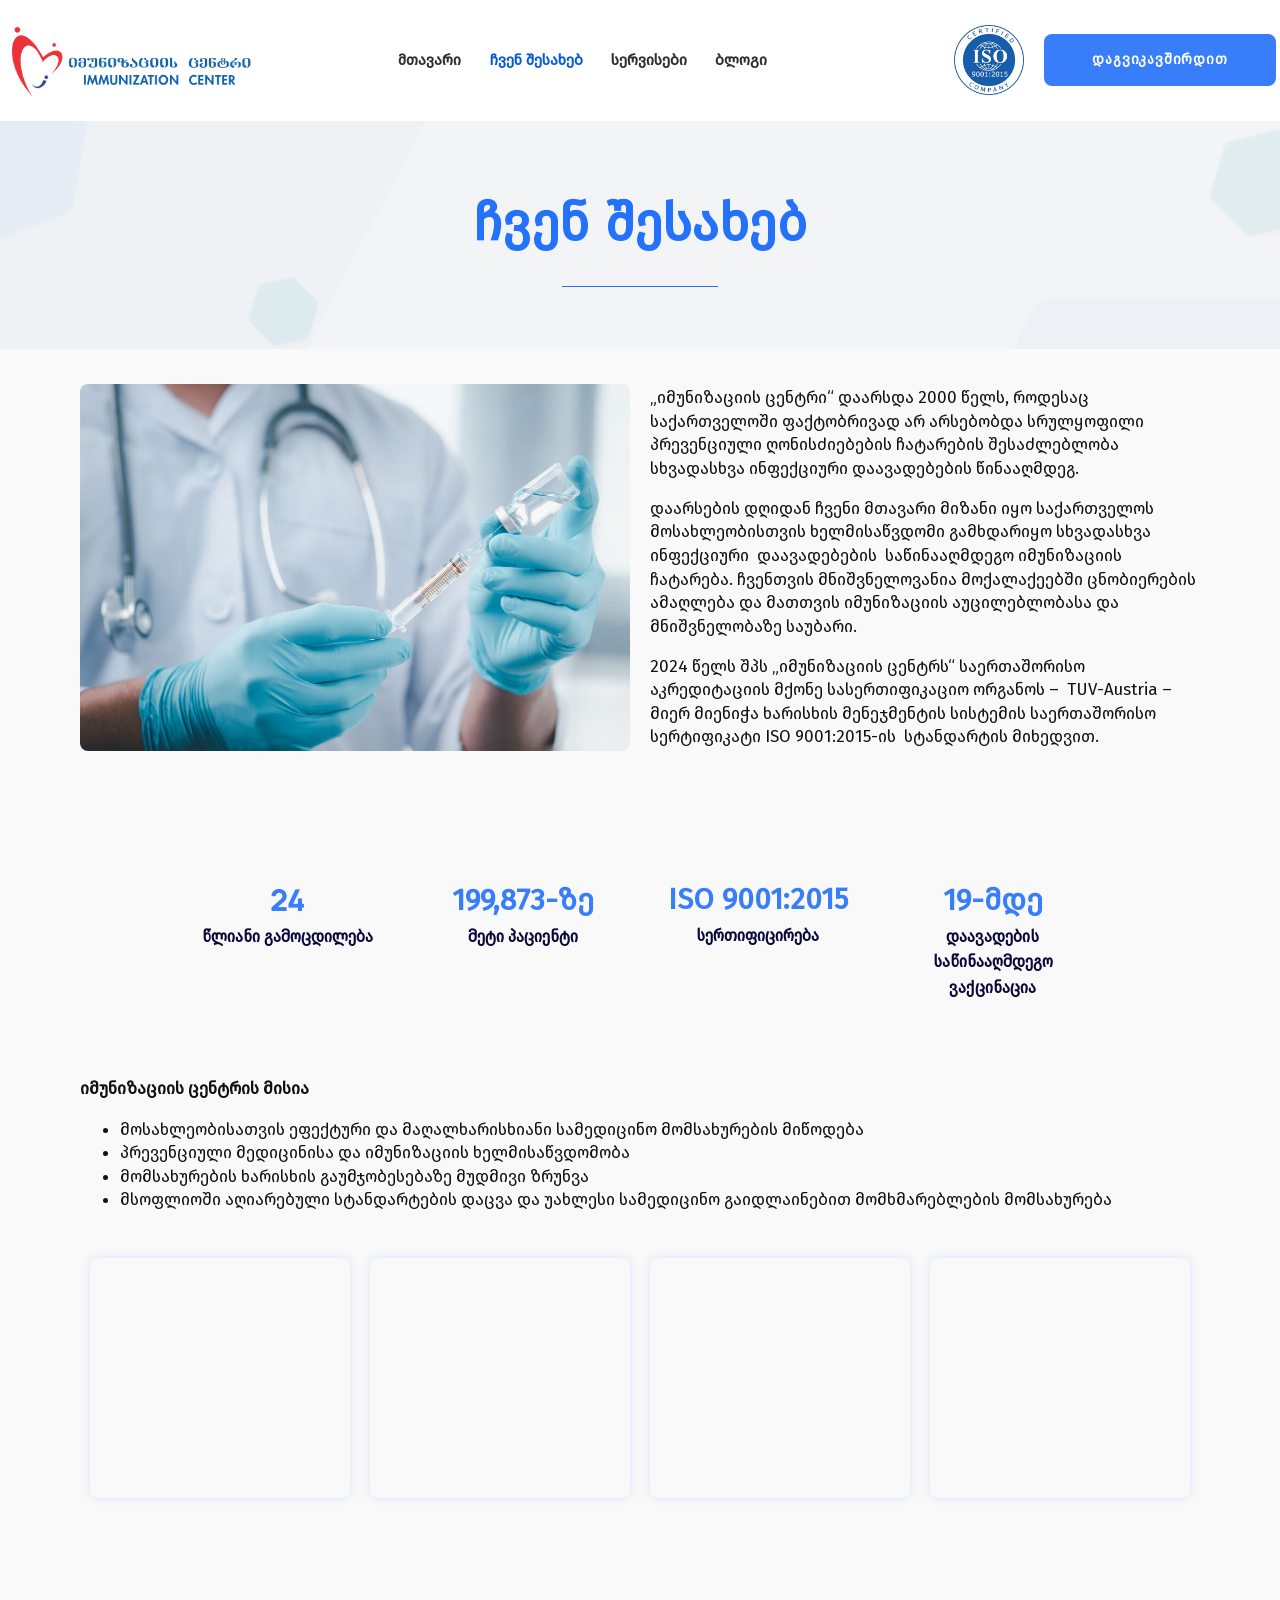
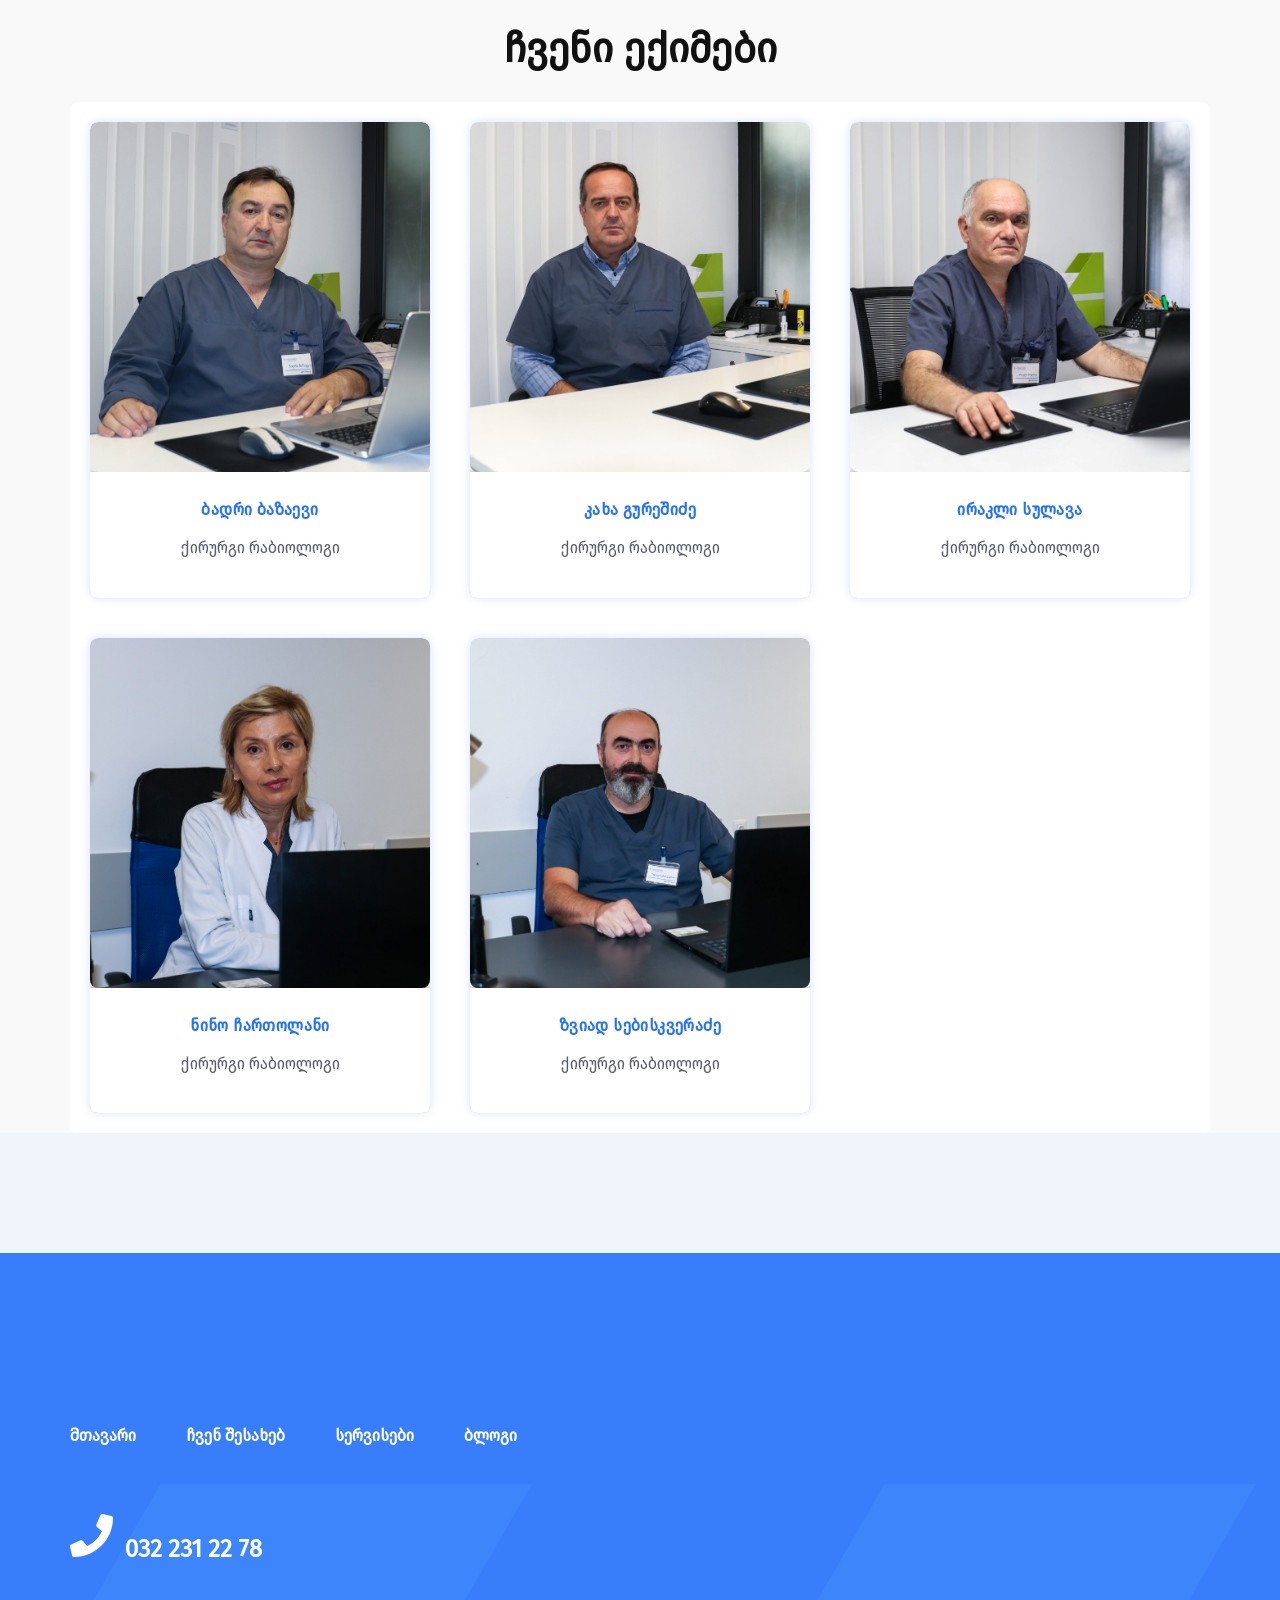
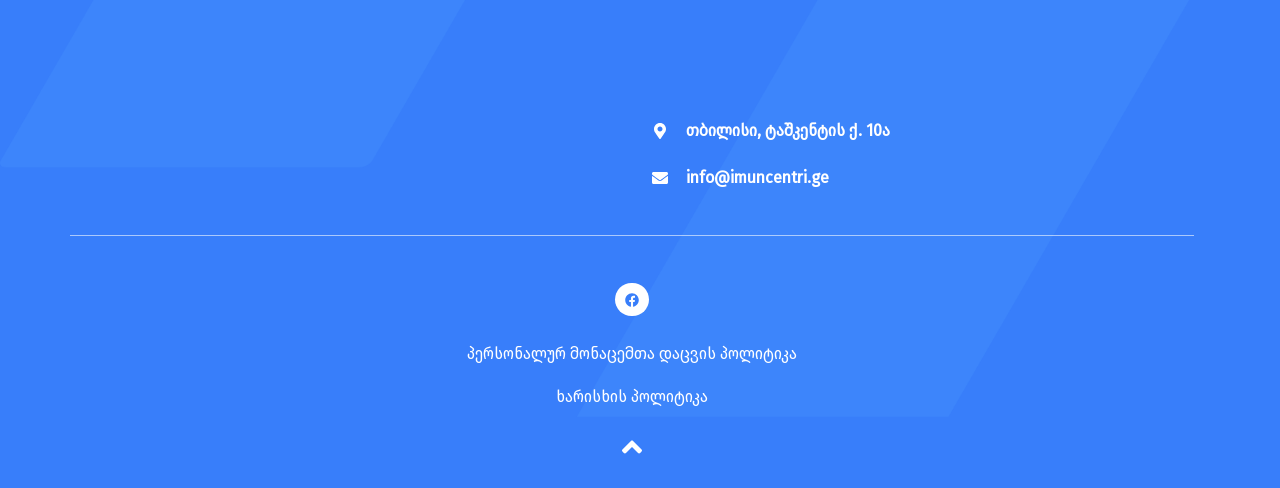
==== commit 3ea71e9a: "Make the mirror self-contained: no runtime loads from the live site Several resources are referenced" ====
--- a/about/index.html
+++ b/about/index.html
@@ -91,7 +91,7 @@
 <link rel="icon" href="../wp-content/uploads/2024/05/logo-e1741616847958-150x150.png" sizes="32x32" />
 <link rel="icon" href="../wp-content/uploads/2024/05/logo-e1741616847958.png" sizes="192x192" />
 <link rel="apple-touch-icon" href="../wp-content/uploads/2024/05/logo-e1741616847958.png" />
-<meta name="msapplication-TileImage" content="https://imuncentri.ge/wp-content/uploads/2024/05/logo-e1741616847958.png" />
+<meta name="msapplication-TileImage" content="../wp-content/uploads/2024/05/logo-e1741616847958.png" />
 	<meta name="viewport" content="width=device-width, initial-scale=1.0, viewport-fit=cover" /></head>
 <body class="wp-singular page-template page-template-elementor_canvas page page-id-346 wp-custom-logo wp-embed-responsive wp-theme-twentytwentyfour ehf-header ehf-footer ehf-template-twentytwentyfour ehf-stylesheet-twentytwentyfour elementor-default elementor-template-canvas elementor-kit-98 elementor-page elementor-page-346">
 			<header id="masthead" itemscope="itemscope" itemtype="https://schema.org/WPHeader">
@@ -505,7 +505,7 @@
 					}</style>        <div id="eael-filter-gallery-wrapper-5acef72e" class="eael-filter-gallery-wrapper" data-layout-mode="card" data-breakpoints="{&quot;mobile&quot;:{&quot;label&quot;:&quot;Mobile Portrait&quot;,&quot;value&quot;:767,&quot;default_value&quot;:767,&quot;direction&quot;:&quot;max&quot;,&quot;is_enabled&quot;:true},&quot;mobile_extra&quot;:{&quot;label&quot;:&quot;Mobile Landscape&quot;,&quot;value&quot;:880,&quot;default_value&quot;:880,&quot;direction&quot;:&quot;max&quot;,&quot;is_enabled&quot;:false},&quot;tablet&quot;:{&quot;label&quot;:&quot;Tablet Portrait&quot;,&quot;value&quot;:1024,&quot;default_value&quot;:1024,&quot;direction&quot;:&quot;max&quot;,&quot;is_enabled&quot;:true},&quot;tablet_extra&quot;:{&quot;label&quot;:&quot;Tablet Landscape&quot;,&quot;value&quot;:1200,&quot;default_value&quot;:1200,&quot;direction&quot;:&quot;max&quot;,&quot;is_enabled&quot;:false},&quot;laptop&quot;:{&quot;label&quot;:&quot;Laptop&quot;,&quot;value&quot;:1366,&quot;default_value&quot;:1366,&quot;direction&quot;:&quot;max&quot;,&quot;is_enabled&quot;:false},&quot;widescreen&quot;:{&quot;label&quot;:&quot;Widescreen&quot;,&quot;value&quot;:2400,&quot;default_value&quot;:2400,&quot;direction&quot;:&quot;min&quot;,&quot;is_enabled&quot;:false}}" data-default_control_key="0" data-custom_default_control="1">
             
             
-            <div class="eael-filter-gallery-container eael-filter-gallery-grid" data-images-per-page="" data-total-gallery-items="5" data-nomore-item-text="" data-settings="{&quot;grid_style&quot;:&quot;grid&quot;,&quot;popup&quot;:&quot;buttons&quot;,&quot;duration&quot;:500,&quot;gallery_enabled&quot;:&quot;yes&quot;,&quot;video_gallery_yt_privacy&quot;:&quot;&quot;,&quot;control_all_text&quot;:null,&quot;post_id&quot;:346,&quot;widget_id&quot;:&quot;5acef72e&quot;}" data-search-all="" data-gallery-items="[&quot;\u003Cdiv class=\u0022eael-filterable-gallery-item-wrap eael-cf-ქირურგი-რაბიოლოგი\u0022\u003E\n\t\t\t\t\u003Cdiv class=\u0022eael-gallery-grid-item\u0022\u003E\u003Cdiv class=\u0022gallery-item-thumbnail-wrap\u0022\u003E\u003Cimg src=\u0022https:\/\/imuncentri.ge\/wp-content\/uploads\/2024\/09\/ბადრი-ბაზაევი-scaled.jpg\u0022 data-lazy-src=\u0022https:\/\/imuncentri.ge\/wp-content\/uploads\/2024\/09\/ბადრი-ბაზაევი-scaled.jpg\u0022 alt=\u0022\u0022 class=\u0022gallery-item-thumbnail\u0022\u003E\u003Cdiv class=\u0022gallery-item-caption-wrap card-hover-bg caption-style-hoverer \u0022\u003E\n                            \u003Cdiv class=\u0022gallery-item-buttons\u0022\u003E\u003C\/div\u003E\n                        \u003C\/div\u003E\u003C\/div\u003E\u003Cdiv class=\u0022gallery-item-caption-wrap caption-style-card \u0022\u003E\u003Cdiv class=\u0022gallery-item-caption-over\u0022\u003E\u003Ch5 class=\u0022fg-item-title\u0022\u003Eბადრი ბაზაევი\u003C\/h5\u003E\u003Cdiv class=\u0022fg-item-content\u0022\u003E\u003Cp\u003Eქირურგი რაბიოლოგი\u003C\/p\u003E\n\u003C\/div\u003E\u003C\/div\u003E\u003C\/div\u003E\u003C\/div\u003E\u003C\/div\u003E&quot;,&quot;\u003Cdiv class=\u0022eael-filterable-gallery-item-wrap eael-cf-ქირურგი-რაბიოლოგი\u0022\u003E\n\t\t\t\t\u003Cdiv class=\u0022eael-gallery-grid-item\u0022\u003E\u003Cdiv class=\u0022gallery-item-thumbnail-wrap\u0022\u003E\u003Cimg src=\u0022https:\/\/imuncentri.ge\/wp-content\/uploads\/2024\/09\/კახა-გურეშიძე-scaled.jpg\u0022 data-lazy-src=\u0022https:\/\/imuncentri.ge\/wp-content\/uploads\/2024\/09\/კახა-გურეშიძე-scaled.jpg\u0022 alt=\u0022\u0022 class=\u0022gallery-item-thumbnail\u0022\u003E\u003Cdiv class=\u0022gallery-item-caption-wrap card-hover-bg caption-style-hoverer \u0022\u003E\n                            \u003Cdiv class=\u0022gallery-item-buttons\u0022\u003E\u003C\/div\u003E\n                        \u003C\/div\u003E\u003C\/div\u003E\u003Cdiv class=\u0022gallery-item-caption-wrap caption-style-card \u0022\u003E\u003Cdiv class=\u0022gallery-item-caption-over\u0022\u003E\u003Ch5 class=\u0022fg-item-title\u0022\u003Eკახა გურეშიძე\u003C\/h5\u003E\u003Cdiv class=\u0022fg-item-content\u0022\u003E\u003Cp\u003Eქირურგი რაბიოლოგი\u003C\/p\u003E\n\u003C\/div\u003E\u003C\/div\u003E\u003C\/div\u003E\u003C\/div\u003E\u003C\/div\u003E&quot;,&quot;\u003Cdiv class=\u0022eael-filterable-gallery-item-wrap eael-cf-ქირურგი-რაბიოლოგი\u0022\u003E\n\t\t\t\t\u003Cdiv class=\u0022eael-gallery-grid-item\u0022\u003E\u003Cdiv class=\u0022gallery-item-thumbnail-wrap\u0022\u003E\u003Cimg src=\u0022https:\/\/imuncentri.ge\/wp-content\/uploads\/2024\/09\/ირაკლი-სულავა-1-1-scaled.jpg\u0022 data-lazy-src=\u0022https:\/\/imuncentri.ge\/wp-content\/uploads\/2024\/09\/ირაკლი-სულავა-1-1-scaled.jpg\u0022 alt=\u0022\u0022 class=\u0022gallery-item-thumbnail\u0022\u003E\u003Cdiv class=\u0022gallery-item-caption-wrap card-hover-bg caption-style-hoverer \u0022\u003E\n                            \u003Cdiv class=\u0022gallery-item-buttons\u0022\u003E\u003C\/div\u003E\n                        \u003C\/div\u003E\u003C\/div\u003E\u003Cdiv class=\u0022gallery-item-caption-wrap caption-style-card \u0022\u003E\u003Cdiv class=\u0022gallery-item-caption-over\u0022\u003E\u003Ch5 class=\u0022fg-item-title\u0022\u003Eირაკლი სულავა\u003C\/h5\u003E\u003Cdiv class=\u0022fg-item-content\u0022\u003E\u003Cp\u003Eქირურგი რაბიოლოგი\u003C\/p\u003E\n\u003C\/div\u003E\u003C\/div\u003E\u003C\/div\u003E\u003C\/div\u003E\u003C\/div\u003E&quot;,&quot;\u003Cdiv class=\u0022eael-filterable-gallery-item-wrap eael-cf-ქირურგი-რაბიოლოგი\u0022\u003E\n\t\t\t\t\u003Cdiv class=\u0022eael-gallery-grid-item\u0022\u003E\u003Cdiv class=\u0022gallery-item-thumbnail-wrap\u0022\u003E\u003Cimg src=\u0022https:\/\/imuncentri.ge\/wp-content\/uploads\/2024\/09\/ნინო-ჩართოლანი-scaled.jpg\u0022 data-lazy-src=\u0022https:\/\/imuncentri.ge\/wp-content\/uploads\/2024\/09\/ნინო-ჩართოლანი-scaled.jpg\u0022 alt=\u0022\u0022 class=\u0022gallery-item-thumbnail\u0022\u003E\u003Cdiv class=\u0022gallery-item-caption-wrap card-hover-bg caption-style-hoverer \u0022\u003E\n                            \u003Cdiv class=\u0022gallery-item-buttons\u0022\u003E\u003C\/div\u003E\n                        \u003C\/div\u003E\u003C\/div\u003E\u003Cdiv class=\u0022gallery-item-caption-wrap caption-style-card \u0022\u003E\u003Cdiv class=\u0022gallery-item-caption-over\u0022\u003E\u003Ch5 class=\u0022fg-item-title\u0022\u003Eნინო ჩართოლანი\u003C\/h5\u003E\u003Cdiv class=\u0022fg-item-content\u0022\u003E\u003Cp\u003Eქირურგი რაბიოლოგი\u003C\/p\u003E\n\u003C\/div\u003E\u003C\/div\u003E\u003C\/div\u003E\u003C\/div\u003E\u003C\/div\u003E&quot;,&quot;\u003Cdiv class=\u0022eael-filterable-gallery-item-wrap eael-cf-ქირურგი-რაბიოლოგი\u0022\u003E\n\t\t\t\t\u003Cdiv class=\u0022eael-gallery-grid-item\u0022\u003E\u003Cdiv class=\u0022gallery-item-thumbnail-wrap\u0022\u003E\u003Cimg src=\u0022https:\/\/imuncentri.ge\/wp-content\/uploads\/2024\/09\/ზვიადი-სებისკვერაძე-scaled.jpg\u0022 data-lazy-src=\u0022https:\/\/imuncentri.ge\/wp-content\/uploads\/2024\/09\/ზვიადი-სებისკვერაძე-scaled.jpg\u0022 alt=\u0022\u0022 class=\u0022gallery-item-thumbnail\u0022\u003E\u003Cdiv class=\u0022gallery-item-caption-wrap card-hover-bg caption-style-hoverer \u0022\u003E\n                            \u003Cdiv class=\u0022gallery-item-buttons\u0022\u003E\u003C\/div\u003E\n                        \u003C\/div\u003E\u003C\/div\u003E\u003Cdiv class=\u0022gallery-item-caption-wrap caption-style-card \u0022\u003E\u003Cdiv class=\u0022gallery-item-caption-over\u0022\u003E\u003Ch5 class=\u0022fg-item-title\u0022\u003Eზვიად სებისკვერაძე\u003C\/h5\u003E\u003Cdiv class=\u0022fg-item-content\u0022\u003E\u003Cp\u003Eქირურგი რაბიოლოგი\u003C\/p\u003E\n\u003C\/div\u003E\u003C\/div\u003E\u003C\/div\u003E\u003C\/div\u003E\u003C\/div\u003E&quot;]" data-init-show="6">
+            <div class="eael-filter-gallery-container eael-filter-gallery-grid" data-images-per-page="" data-total-gallery-items="5" data-nomore-item-text="" data-settings="{&quot;grid_style&quot;:&quot;grid&quot;,&quot;popup&quot;:&quot;buttons&quot;,&quot;duration&quot;:500,&quot;gallery_enabled&quot;:&quot;yes&quot;,&quot;video_gallery_yt_privacy&quot;:&quot;&quot;,&quot;control_all_text&quot;:null,&quot;post_id&quot;:346,&quot;widget_id&quot;:&quot;5acef72e&quot;}" data-search-all="" data-gallery-items="[&quot;\u003Cdiv class=\u0022eael-filterable-gallery-item-wrap eael-cf-ქირურგი-რაბიოლოგი\u0022\u003E\n\t\t\t\t\u003Cdiv class=\u0022eael-gallery-grid-item\u0022\u003E\u003Cdiv class=\u0022gallery-item-thumbnail-wrap\u0022\u003E\u003Cimg src=\u0022..\/wp-content\/uploads\/2024\/09\/ბადრი-ბაზაევი-scaled.jpg\u0022 data-lazy-src=\u0022..\/wp-content\/uploads\/2024\/09\/ბადრი-ბაზაევი-scaled.jpg\u0022 alt=\u0022\u0022 class=\u0022gallery-item-thumbnail\u0022\u003E\u003Cdiv class=\u0022gallery-item-caption-wrap card-hover-bg caption-style-hoverer \u0022\u003E\n                            \u003Cdiv class=\u0022gallery-item-buttons\u0022\u003E\u003C\/div\u003E\n                        \u003C\/div\u003E\u003C\/div\u003E\u003Cdiv class=\u0022gallery-item-caption-wrap caption-style-card \u0022\u003E\u003Cdiv class=\u0022gallery-item-caption-over\u0022\u003E\u003Ch5 class=\u0022fg-item-title\u0022\u003Eბადრი ბაზაევი\u003C\/h5\u003E\u003Cdiv class=\u0022fg-item-content\u0022\u003E\u003Cp\u003Eქირურგი რაბიოლოგი\u003C\/p\u003E\n\u003C\/div\u003E\u003C\/div\u003E\u003C\/div\u003E\u003C\/div\u003E\u003C\/div\u003E&quot;,&quot;\u003Cdiv class=\u0022eael-filterable-gallery-item-wrap eael-cf-ქირურგი-რაბიოლოგი\u0022\u003E\n\t\t\t\t\u003Cdiv class=\u0022eael-gallery-grid-item\u0022\u003E\u003Cdiv class=\u0022gallery-item-thumbnail-wrap\u0022\u003E\u003Cimg src=\u0022..\/wp-content\/uploads\/2024\/09\/კახა-გურეშიძე-scaled.jpg\u0022 data-lazy-src=\u0022..\/wp-content\/uploads\/2024\/09\/კახა-გურეშიძე-scaled.jpg\u0022 alt=\u0022\u0022 class=\u0022gallery-item-thumbnail\u0022\u003E\u003Cdiv class=\u0022gallery-item-caption-wrap card-hover-bg caption-style-hoverer \u0022\u003E\n                            \u003Cdiv class=\u0022gallery-item-buttons\u0022\u003E\u003C\/div\u003E\n                        \u003C\/div\u003E\u003C\/div\u003E\u003Cdiv class=\u0022gallery-item-caption-wrap caption-style-card \u0022\u003E\u003Cdiv class=\u0022gallery-item-caption-over\u0022\u003E\u003Ch5 class=\u0022fg-item-title\u0022\u003Eკახა გურეშიძე\u003C\/h5\u003E\u003Cdiv class=\u0022fg-item-content\u0022\u003E\u003Cp\u003Eქირურგი რაბიოლოგი\u003C\/p\u003E\n\u003C\/div\u003E\u003C\/div\u003E\u003C\/div\u003E\u003C\/div\u003E\u003C\/div\u003E&quot;,&quot;\u003Cdiv class=\u0022eael-filterable-gallery-item-wrap eael-cf-ქირურგი-რაბიოლოგი\u0022\u003E\n\t\t\t\t\u003Cdiv class=\u0022eael-gallery-grid-item\u0022\u003E\u003Cdiv class=\u0022gallery-item-thumbnail-wrap\u0022\u003E\u003Cimg src=\u0022..\/wp-content\/uploads\/2024\/09\/ირაკლი-სულავა-1-1-scaled.jpg\u0022 data-lazy-src=\u0022..\/wp-content\/uploads\/2024\/09\/ირაკლი-სულავა-1-1-scaled.jpg\u0022 alt=\u0022\u0022 class=\u0022gallery-item-thumbnail\u0022\u003E\u003Cdiv class=\u0022gallery-item-caption-wrap card-hover-bg caption-style-hoverer \u0022\u003E\n                            \u003Cdiv class=\u0022gallery-item-buttons\u0022\u003E\u003C\/div\u003E\n                        \u003C\/div\u003E\u003C\/div\u003E\u003Cdiv class=\u0022gallery-item-caption-wrap caption-style-card \u0022\u003E\u003Cdiv class=\u0022gallery-item-caption-over\u0022\u003E\u003Ch5 class=\u0022fg-item-title\u0022\u003Eირაკლი სულავა\u003C\/h5\u003E\u003Cdiv class=\u0022fg-item-content\u0022\u003E\u003Cp\u003Eქირურგი რაბიოლოგი\u003C\/p\u003E\n\u003C\/div\u003E\u003C\/div\u003E\u003C\/div\u003E\u003C\/div\u003E\u003C\/div\u003E&quot;,&quot;\u003Cdiv class=\u0022eael-filterable-gallery-item-wrap eael-cf-ქირურგი-რაბიოლოგი\u0022\u003E\n\t\t\t\t\u003Cdiv class=\u0022eael-gallery-grid-item\u0022\u003E\u003Cdiv class=\u0022gallery-item-thumbnail-wrap\u0022\u003E\u003Cimg src=\u0022..\/wp-content\/uploads\/2024\/09\/ნინო-ჩართოლანი-scaled.jpg\u0022 data-lazy-src=\u0022..\/wp-content\/uploads\/2024\/09\/ნინო-ჩართოლანი-scaled.jpg\u0022 alt=\u0022\u0022 class=\u0022gallery-item-thumbnail\u0022\u003E\u003Cdiv class=\u0022gallery-item-caption-wrap card-hover-bg caption-style-hoverer \u0022\u003E\n                            \u003Cdiv class=\u0022gallery-item-buttons\u0022\u003E\u003C\/div\u003E\n                        \u003C\/div\u003E\u003C\/div\u003E\u003Cdiv class=\u0022gallery-item-caption-wrap caption-style-card \u0022\u003E\u003Cdiv class=\u0022gallery-item-caption-over\u0022\u003E\u003Ch5 class=\u0022fg-item-title\u0022\u003Eნინო ჩართოლანი\u003C\/h5\u003E\u003Cdiv class=\u0022fg-item-content\u0022\u003E\u003Cp\u003Eქირურგი რაბიოლოგი\u003C\/p\u003E\n\u003C\/div\u003E\u003C\/div\u003E\u003C\/div\u003E\u003C\/div\u003E\u003C\/div\u003E&quot;,&quot;\u003Cdiv class=\u0022eael-filterable-gallery-item-wrap eael-cf-ქირურგი-რაბიოლოგი\u0022\u003E\n\t\t\t\t\u003Cdiv class=\u0022eael-gallery-grid-item\u0022\u003E\u003Cdiv class=\u0022gallery-item-thumbnail-wrap\u0022\u003E\u003Cimg src=\u0022..\/wp-content\/uploads\/2024\/09\/ზვიადი-სებისკვერაძე-scaled.jpg\u0022 data-lazy-src=\u0022..\/wp-content\/uploads\/2024\/09\/ზვიადი-სებისკვერაძე-scaled.jpg\u0022 alt=\u0022\u0022 class=\u0022gallery-item-thumbnail\u0022\u003E\u003Cdiv class=\u0022gallery-item-caption-wrap card-hover-bg caption-style-hoverer \u0022\u003E\n                            \u003Cdiv class=\u0022gallery-item-buttons\u0022\u003E\u003C\/div\u003E\n                        \u003C\/div\u003E\u003C\/div\u003E\u003Cdiv class=\u0022gallery-item-caption-wrap caption-style-card \u0022\u003E\u003Cdiv class=\u0022gallery-item-caption-over\u0022\u003E\u003Ch5 class=\u0022fg-item-title\u0022\u003Eზვიად სებისკვერაძე\u003C\/h5\u003E\u003Cdiv class=\u0022fg-item-content\u0022\u003E\u003Cp\u003Eქირურგი რაბიოლოგი\u003C\/p\u003E\n\u003C\/div\u003E\u003C\/div\u003E\u003C\/div\u003E\u003C\/div\u003E\u003C\/div\u003E&quot;]" data-init-show="6">
                 <div class="eael-filterable-gallery-item-wrap eael-cf-ქირურგი-რაბიოლოგი">
 				<div class="eael-gallery-grid-item"><div class="gallery-item-thumbnail-wrap"><img decoding="async" src="../wp-content/uploads/2024/09/ბადრი-ბაზაევი-scaled.jpg" alt="" class="gallery-item-thumbnail"><div class="gallery-item-caption-wrap card-hover-bg caption-style-hoverer ">
                             <div class="gallery-item-buttons"></div>
@@ -791,7 +791,7 @@
 //# sourceURL=wp-i18n-js-after
 </script>
 <script id="elementor-pro-frontend-js-before">
-var ElementorProFrontendConfig = {"ajaxurl":"https:\/\/imuncentri.ge\/wp-admin\/admin-ajax.php","nonce":"7fc98a2f9b","urls":{"assets":"https:\/\/imuncentri.ge\/wp-content\/plugins\/elementor-pro\/assets\/","rest":"https:\/\/imuncentri.ge\/wp-json\/"},"shareButtonsNetworks":{"facebook":{"title":"Facebook","has_counter":true},"twitter":{"title":"Twitter"},"linkedin":{"title":"LinkedIn","has_counter":true},"pinterest":{"title":"Pinterest","has_counter":true},"reddit":{"title":"Reddit","has_counter":true},"vk":{"title":"VK","has_counter":true},"odnoklassniki":{"title":"OK","has_counter":true},"tumblr":{"title":"Tumblr"},"digg":{"title":"Digg"},"skype":{"title":"Skype"},"stumbleupon":{"title":"StumbleUpon","has_counter":true},"mix":{"title":"Mix"},"telegram":{"title":"Telegram"},"pocket":{"title":"Pocket","has_counter":true},"xing":{"title":"XING","has_counter":true},"whatsapp":{"title":"WhatsApp"},"email":{"title":"Email"},"print":{"title":"Print"},"x-twitter":{"title":"X"},"threads":{"title":"Threads"}},"facebook_sdk":{"lang":"en_US","app_id":""},"lottie":{"defaultAnimationUrl":"https:\/\/imuncentri.ge\/wp-content\/plugins\/elementor-pro\/modules\/lottie\/assets\/animations\/default.json"}};
+var ElementorProFrontendConfig = {"ajaxurl":"https:\/\/imuncentri.ge\/wp-admin\/admin-ajax.php","nonce":"7fc98a2f9b","urls":{"assets":"..\/wp-content\/plugins\/elementor-pro\/assets\/","rest":"https:\/\/imuncentri.ge\/wp-json\/"},"shareButtonsNetworks":{"facebook":{"title":"Facebook","has_counter":true},"twitter":{"title":"Twitter"},"linkedin":{"title":"LinkedIn","has_counter":true},"pinterest":{"title":"Pinterest","has_counter":true},"reddit":{"title":"Reddit","has_counter":true},"vk":{"title":"VK","has_counter":true},"odnoklassniki":{"title":"OK","has_counter":true},"tumblr":{"title":"Tumblr"},"digg":{"title":"Digg"},"skype":{"title":"Skype"},"stumbleupon":{"title":"StumbleUpon","has_counter":true},"mix":{"title":"Mix"},"telegram":{"title":"Telegram"},"pocket":{"title":"Pocket","has_counter":true},"xing":{"title":"XING","has_counter":true},"whatsapp":{"title":"WhatsApp"},"email":{"title":"Email"},"print":{"title":"Print"},"x-twitter":{"title":"X"},"threads":{"title":"Threads"}},"facebook_sdk":{"lang":"en_US","app_id":""},"lottie":{"defaultAnimationUrl":"..\/wp-content\/plugins\/elementor-pro\/modules\/lottie\/assets\/animations\/default.json"}};
 //# sourceURL=elementor-pro-frontend-js-before
 </script>
 <script id="elementor-pro-frontend-js" src="../wp-content/plugins/elementor-pro/assets/js/frontend.min.js"></script>
@@ -802,7 +802,7 @@
 </script>
 <script id="jquery-ui-core-js" src="../wp-includes/js/jquery/ui/core.min.js"></script>
 <script id="elementor-frontend-js-before">
-var elementorFrontendConfig = {"environmentMode":{"edit":false,"wpPreview":false,"isScriptDebug":false},"i18n":{"shareOnFacebook":"Share on Facebook","shareOnTwitter":"Share on Twitter","pinIt":"Pin it","download":"Download","downloadImage":"Download image","fullscreen":"Fullscreen","zoom":"Zoom","share":"Share","playVideo":"Play Video","previous":"Previous","next":"Next","close":"Close","a11yCarouselWrapperAriaLabel":"Carousel | Horizontal scrolling: Arrow Left & Right","a11yCarouselPrevSlideMessage":"Previous slide","a11yCarouselNextSlideMessage":"Next slide","a11yCarouselFirstSlideMessage":"This is the first slide","a11yCarouselLastSlideMessage":"This is the last slide","a11yCarouselPaginationBulletMessage":"Go to slide"},"is_rtl":false,"breakpoints":{"xs":0,"sm":480,"md":768,"lg":1025,"xl":1440,"xxl":1600},"responsive":{"breakpoints":{"mobile":{"label":"Mobile Portrait","value":767,"default_value":767,"direction":"max","is_enabled":true},"mobile_extra":{"label":"Mobile Landscape","value":880,"default_value":880,"direction":"max","is_enabled":false},"tablet":{"label":"Tablet Portrait","value":1024,"default_value":1024,"direction":"max","is_enabled":true},"tablet_extra":{"label":"Tablet Landscape","value":1200,"default_value":1200,"direction":"max","is_enabled":false},"laptop":{"label":"Laptop","value":1366,"default_value":1366,"direction":"max","is_enabled":false},"widescreen":{"label":"Widescreen","value":2400,"default_value":2400,"direction":"min","is_enabled":false}}},"version":"3.21.5","is_static":false,"experimentalFeatures":{"e_optimized_assets_loading":true,"e_optimized_css_loading":true,"e_font_icon_svg":true,"additional_custom_breakpoints":true,"container":true,"e_swiper_latest":true,"container_grid":true,"theme_builder_v2":true,"home_screen":true,"ai-layout":true,"landing-pages":true,"e_lazyload":true,"display-conditions":true,"form-submissions":true,"taxonomy-filter":true},"urls":{"assets":"https:\/\/imuncentri.ge\/wp-content\/plugins\/elementor\/assets\/"},"swiperClass":"swiper","settings":{"page":[],"editorPreferences":[]},"kit":{"active_breakpoints":["viewport_mobile","viewport_tablet"],"global_image_lightbox":"yes","lightbox_enable_counter":"yes","lightbox_enable_fullscreen":"yes","lightbox_enable_zoom":"yes","lightbox_enable_share":"yes","lightbox_title_src":"title","lightbox_description_src":"description"},"post":{"id":346,"title":"%E1%83%A9%E1%83%95%E1%83%94%E1%83%9C%20%E1%83%A8%E1%83%94%E1%83%A1%E1%83%90%E1%83%AE%E1%83%94%E1%83%91%20%E2%80%93%20%E1%83%98%E1%83%9B%E1%83%A3%E1%83%9C%E1%83%98%E1%83%96%E1%83%90%E1%83%AA%E1%83%98%E1%83%98%E1%83%A1%20%E1%83%AA%E1%83%94%E1%83%9C%E1%83%A2%E1%83%A0%E1%83%98","excerpt":"","featuredImage":false}};
+var elementorFrontendConfig = {"environmentMode":{"edit":false,"wpPreview":false,"isScriptDebug":false},"i18n":{"shareOnFacebook":"Share on Facebook","shareOnTwitter":"Share on Twitter","pinIt":"Pin it","download":"Download","downloadImage":"Download image","fullscreen":"Fullscreen","zoom":"Zoom","share":"Share","playVideo":"Play Video","previous":"Previous","next":"Next","close":"Close","a11yCarouselWrapperAriaLabel":"Carousel | Horizontal scrolling: Arrow Left & Right","a11yCarouselPrevSlideMessage":"Previous slide","a11yCarouselNextSlideMessage":"Next slide","a11yCarouselFirstSlideMessage":"This is the first slide","a11yCarouselLastSlideMessage":"This is the last slide","a11yCarouselPaginationBulletMessage":"Go to slide"},"is_rtl":false,"breakpoints":{"xs":0,"sm":480,"md":768,"lg":1025,"xl":1440,"xxl":1600},"responsive":{"breakpoints":{"mobile":{"label":"Mobile Portrait","value":767,"default_value":767,"direction":"max","is_enabled":true},"mobile_extra":{"label":"Mobile Landscape","value":880,"default_value":880,"direction":"max","is_enabled":false},"tablet":{"label":"Tablet Portrait","value":1024,"default_value":1024,"direction":"max","is_enabled":true},"tablet_extra":{"label":"Tablet Landscape","value":1200,"default_value":1200,"direction":"max","is_enabled":false},"laptop":{"label":"Laptop","value":1366,"default_value":1366,"direction":"max","is_enabled":false},"widescreen":{"label":"Widescreen","value":2400,"default_value":2400,"direction":"min","is_enabled":false}}},"version":"3.21.5","is_static":false,"experimentalFeatures":{"e_optimized_assets_loading":true,"e_optimized_css_loading":true,"e_font_icon_svg":true,"additional_custom_breakpoints":true,"container":true,"e_swiper_latest":true,"container_grid":true,"theme_builder_v2":true,"home_screen":true,"ai-layout":true,"landing-pages":true,"e_lazyload":true,"display-conditions":true,"form-submissions":true,"taxonomy-filter":true},"urls":{"assets":"..\/wp-content\/plugins\/elementor\/assets\/"},"swiperClass":"swiper","settings":{"page":[],"editorPreferences":[]},"kit":{"active_breakpoints":["viewport_mobile","viewport_tablet"],"global_image_lightbox":"yes","lightbox_enable_counter":"yes","lightbox_enable_fullscreen":"yes","lightbox_enable_zoom":"yes","lightbox_enable_share":"yes","lightbox_title_src":"title","lightbox_description_src":"description"},"post":{"id":346,"title":"%E1%83%A9%E1%83%95%E1%83%94%E1%83%9C%20%E1%83%A8%E1%83%94%E1%83%A1%E1%83%90%E1%83%AE%E1%83%94%E1%83%91%20%E2%80%93%20%E1%83%98%E1%83%9B%E1%83%A3%E1%83%9C%E1%83%98%E1%83%96%E1%83%90%E1%83%AA%E1%83%98%E1%83%98%E1%83%A1%20%E1%83%AA%E1%83%94%E1%83%9C%E1%83%A2%E1%83%A0%E1%83%98","excerpt":"","featuredImage":false}};
 //# sourceURL=elementor-frontend-js-before
 </script>
 <script id="elementor-frontend-js" src="../wp-content/plugins/elementor/assets/js/frontend.min.js"></script>
@@ -813,12 +813,12 @@
 </script>
 <script id="jet-sticky-frontend-js" src="../wp-content/plugins/jetsticky-for-elementor/assets/js/jet-sticky-frontend.js"></script>
 <script id="wp-emoji-settings" type="application/json">
-{"baseUrl":"https://s.w.org/images/core/emoji/17.0.2/72x72/","ext":".png","svgUrl":"https://s.w.org/images/core/emoji/17.0.2/svg/","svgExt":".svg","source":{"concatemoji":"https://imuncentri.ge/wp-includes/js/wp-emoji-release.min.js?ver=7.1"}}
+{"baseUrl":"https://s.w.org/images/core/emoji/17.0.2/72x72/","ext":".png","svgUrl":"https://s.w.org/images/core/emoji/17.0.2/svg/","svgExt":".svg","source":{"concatemoji":"../wp-includes/js/wp-emoji-release.min.js?ver=7.1"}}
 </script>
 <script type="module">
 /*! This file is auto-generated */
 var e="script#wp-emoji-settings",t=document.querySelector(e);if(!(t instanceof HTMLScriptElement))throw new Error("Element missing: "+e);const r=JSON.parse(t.text),s=(window._wpemojiSettings=r,"wpEmojiSettingsSupports"),o=["flag","emoji"];function i(e){try{var t={supportTests:e,timestamp:(new Date).valueOf()};sessionStorage.setItem(s,JSON.stringify(t))}catch(e){}}function c(e,t,n){e.clearRect(0,0,e.canvas.width,e.canvas.height),e.fillText(t,0,0);t=new Uint32Array(e.getImageData(0,0,e.canvas.width,e.canvas.height).data);e.clearRect(0,0,e.canvas.width,e.canvas.height),e.fillText(n,0,0);const r=new Uint32Array(e.getImageData(0,0,e.canvas.width,e.canvas.height).data);return t.every((e,t)=>e===r[t])}function p(e,t){e.clearRect(0,0,e.canvas.width,e.canvas.height),e.fillText(t,0,0);var n=e.getImageData(16,16,1,1);for(let e=0;e<n.data.length;e++)if(0!==n.data[e])return!1;return!0}function u(e,t,n,r){switch(t){case"flag":return n(e,"\ud83c\udff3\ufe0f\u200d\u26a7\ufe0f","\ud83c\udff3\ufe0f\u200b\u26a7\ufe0f")?!1:!n(e,"\ud83c\udde8\ud83c\uddf6","\ud83c\udde8\u200b\ud83c\uddf6")&&!n(e,"\ud83c\udff4\udb40\udc67\udb40\udc62\udb40\udc65\udb40\udc6e\udb40\udc67\udb40\udc7f","\ud83c\udff4\u200b\udb40\udc67\u200b\udb40\udc62\u200b\udb40\udc65\u200b\udb40\udc6e\u200b\udb40\udc67\u200b\udb40\udc7f");case"emoji":return!r(e,"\ud83e\u1fac8")}return!1}function f(e,t,n,r){let a;const s=(a="undefined"!=typeof WorkerGlobalScope&&self instanceof WorkerGlobalScope?new OffscreenCanvas(300,150):document.createElement("canvas")).getContext("2d",{willReadFrequently:!0}),o=(s.textBaseline="top",s.font="600 32px Arial",{});return e.forEach(e=>{o[e]=t(s,e,n,r)}),o}function a(e){var t=document.createElement("script");t.src=e,t.defer=!0,document.head.appendChild(t)}r.supports={everything:!0,everythingExceptFlag:!0},new Promise(t=>{let n=function(){try{var e=JSON.parse(sessionStorage.getItem(s));if("object"==typeof e&&"number"==typeof e.timestamp&&(new Date).valueOf()<e.timestamp+604800&&"object"==typeof e.supportTests)return e.supportTests}catch(e){}return null}();if(!n){if("undefined"!=typeof Worker&&"undefined"!=typeof OffscreenCanvas&&"undefined"!=typeof URL&&URL.createObjectURL&&"undefined"!=typeof Blob)try{var e="postMessage("+f.toString()+"("+[JSON.stringify(o),u.toString(),c.toString(),p.toString()].join(",")+"));",r=new Blob([e],{type:"text/javascript"});const a=new Worker(URL.createObjectURL(r),{name:"wpTestEmojiSupports"});return void(a.onmessage=e=>{i(n=e.data),a.terminate(),t(n)})}catch(e){}i(n=f(o,u,c,p))}t(n)}).then(e=>{for(const n in e)r.supports[n]=e[n],r.supports.everything=r.supports.everything&&r.supports[n],"flag"!==n&&(r.supports.everythingExceptFlag=r.supports.everythingExceptFlag&&r.supports[n]);var t;r.supports.everythingExceptFlag=r.supports.everythingExceptFlag&&!r.supports.flag,r.supports.everything||((t=r.source||{}).concatemoji?a(t.concatemoji):t.wpemoji&&t.twemoji&&(a(t.twemoji),a(t.wpemoji)))});
-//# sourceURL=https://imuncentri.ge/wp-includes/js/wp-emoji-loader.min.js
+//# sourceURL=../wp-includes/js/wp-emoji-loader.min.js
 </script>
 	</body>
 </html>
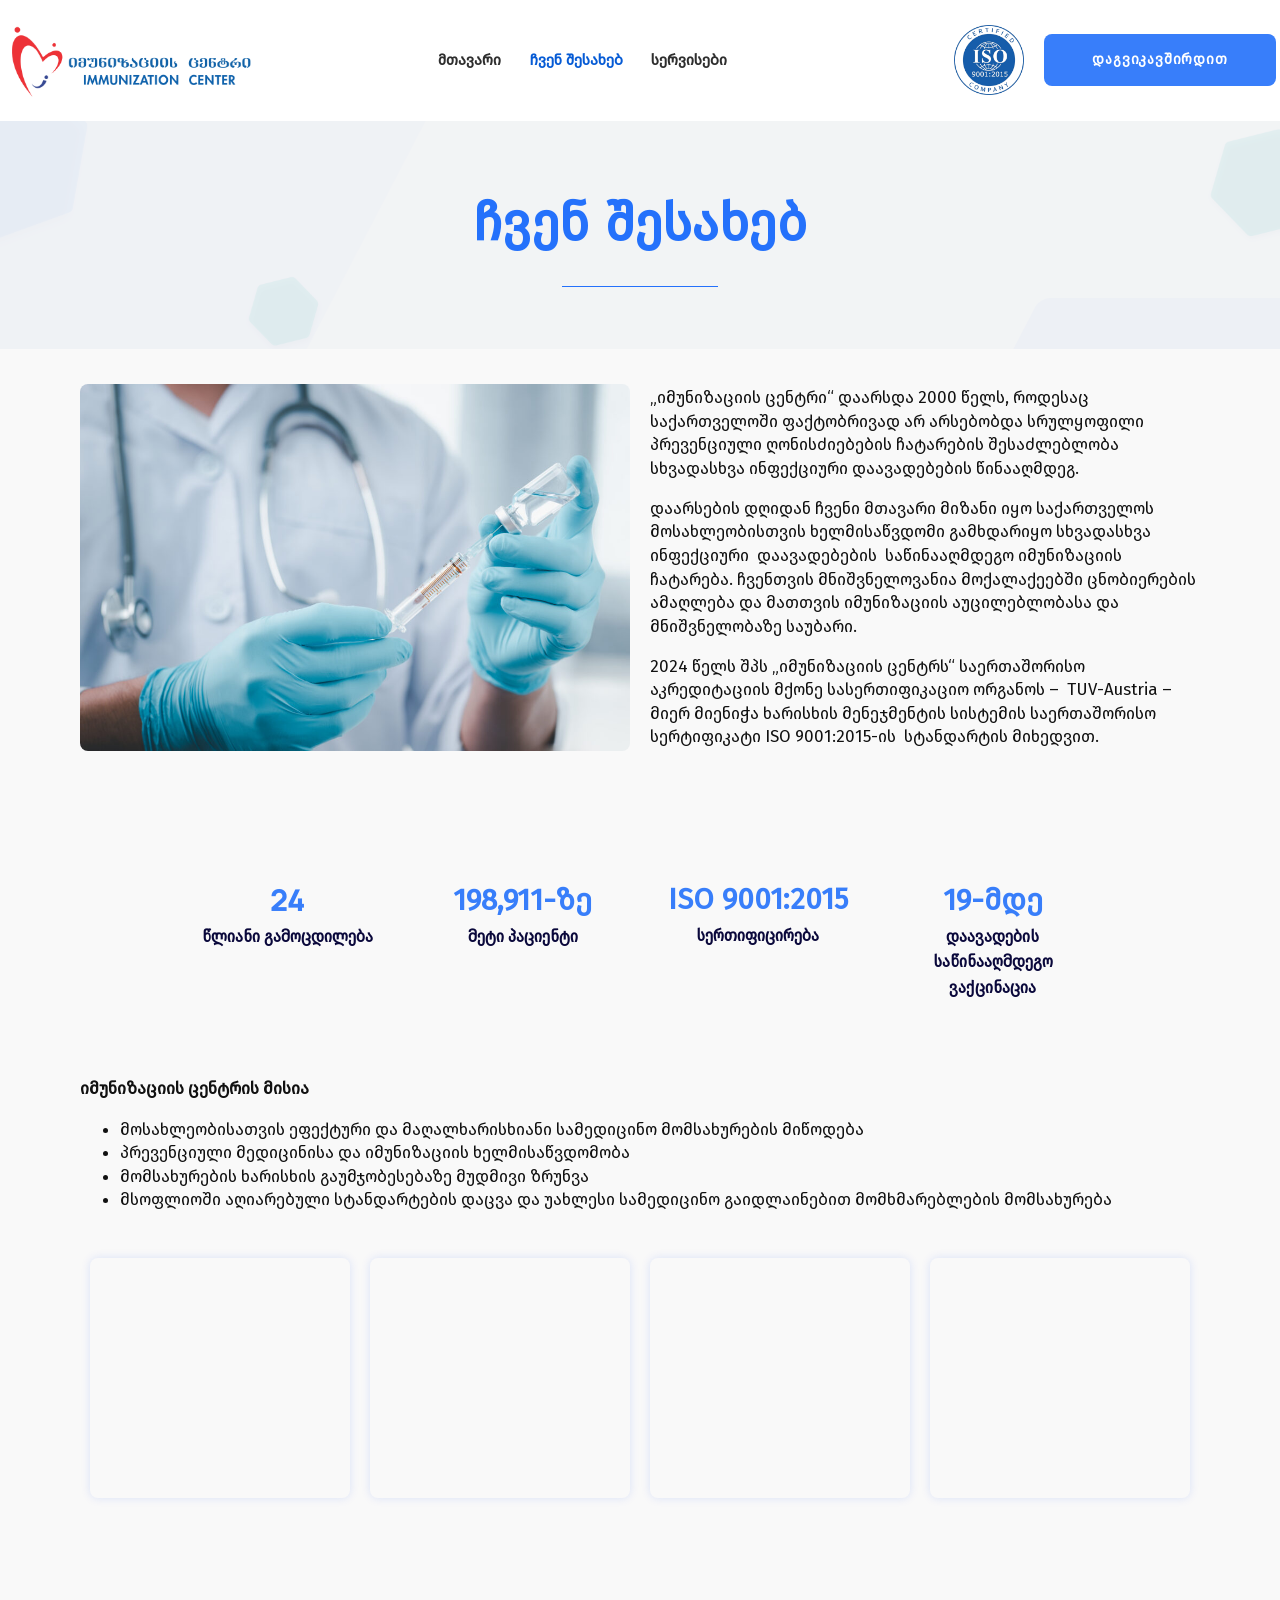
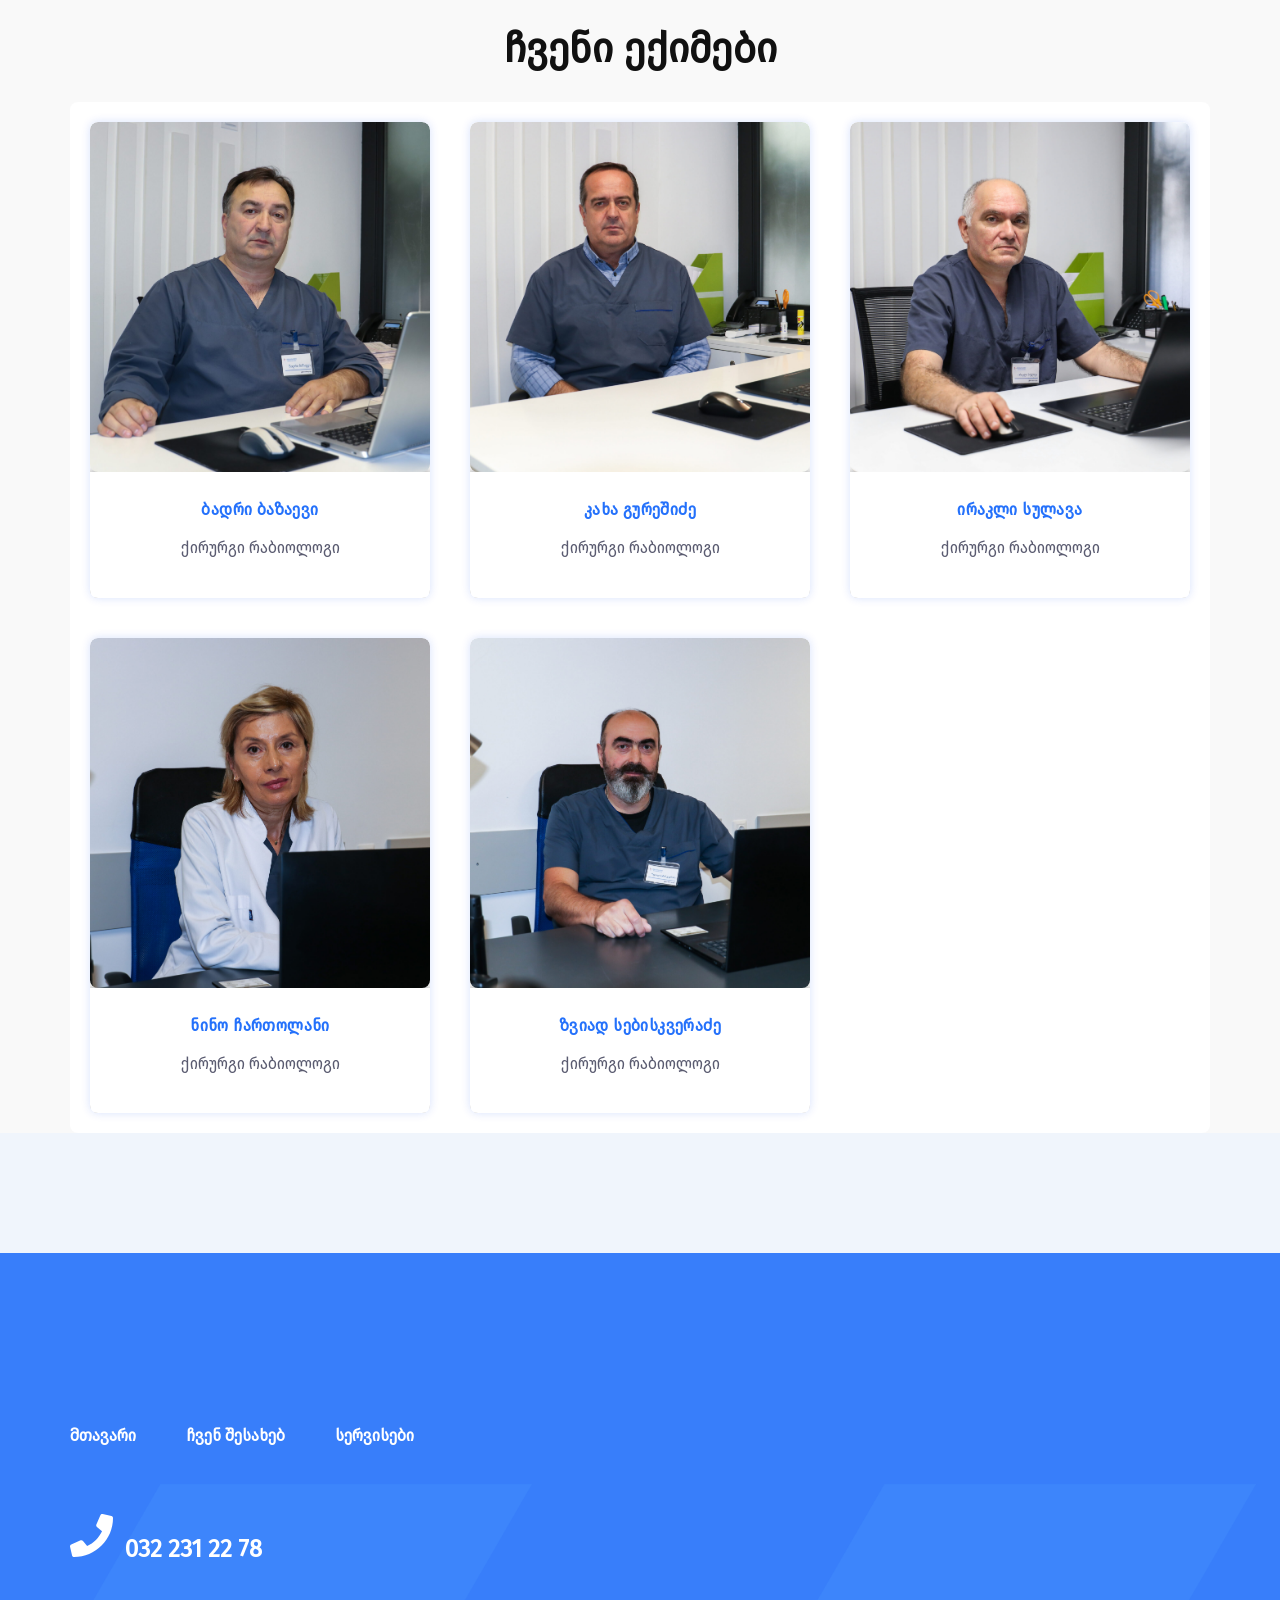
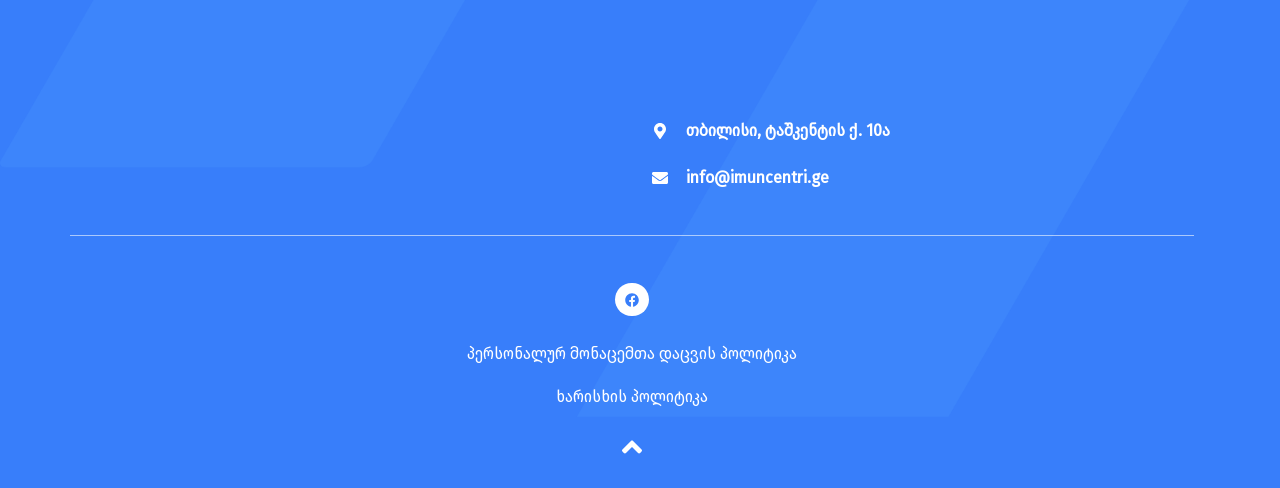
==== commit cc5006c5: "Remove the blog page Deleted blog/ and dropped its <li> from every menu (header nav, mobile nav and " ====
--- a/about/index.html
+++ b/about/index.html
@@ -165,7 +165,7 @@
 				<ul id="menu-1-2051617" class="elementor-nav-menu"><li class="menu-item menu-item-type-post_type menu-item-object-page menu-item-home menu-item-96"><a href="../index.html" class="elementor-item">მთავარი</a></li>
 <li class="menu-item menu-item-type-post_type menu-item-object-page current-menu-item page_item page-item-346 current_page_item menu-item-386"><a href="../about/index.html" aria-current="page" class="elementor-item elementor-item-active">ჩვენ შესახებ</a></li>
 <li class="menu-item menu-item-type-post_type menu-item-object-page menu-item-462"><a href="../services/index.html" class="elementor-item">სერვისები</a></li>
-<li class="menu-item menu-item-type-post_type menu-item-object-page menu-item-447"><a href="../blog/index.html" class="elementor-item">ბლოგი</a></li>
+
 </ul>			</nav>
 					<div class="elementor-menu-toggle" role="button" tabindex="0" aria-label="Menu Toggle" aria-expanded="false">
 			<svg aria-hidden="true" role="presentation" class="elementor-menu-toggle__icon--open e-font-icon-svg e-eicon-menu-bar" viewBox="0 0 1000 1000" xmlns="http://www.w3.org/2000/svg"><path d="M104 333H896C929 333 958 304 958 271S929 208 896 208H104C71 208 42 237 42 271S71 333 104 333ZM104 583H896C929 583 958 554 958 521S929 458 896 458H104C71 458 42 487 42 521S71 583 104 583ZM104 833H896C929 833 958 804 958 771S929 708 896 708H104C71 708 42 737 42 771S71 833 104 833Z"></path></svg><svg aria-hidden="true" role="presentation" class="elementor-menu-toggle__icon--close e-font-icon-svg e-eicon-close" viewBox="0 0 1000 1000" xmlns="http://www.w3.org/2000/svg"><path d="M742 167L500 408 258 167C246 154 233 150 217 150 196 150 179 158 167 167 154 179 150 196 150 212 150 229 154 242 171 254L408 500 167 742C138 771 138 800 167 829 196 858 225 858 254 829L496 587 738 829C750 842 767 846 783 846 800 846 817 842 829 829 842 817 846 804 846 783 846 767 842 750 829 737L588 500 833 258C863 229 863 200 833 171 804 137 775 137 742 167Z"></path></svg>			<span class="elementor-screen-only">Menu</span>
@@ -174,7 +174,7 @@
 				<ul id="menu-2-2051617" class="elementor-nav-menu"><li class="menu-item menu-item-type-post_type menu-item-object-page menu-item-home menu-item-96"><a href="../index.html" class="elementor-item" tabindex="-1">მთავარი</a></li>
 <li class="menu-item menu-item-type-post_type menu-item-object-page current-menu-item page_item page-item-346 current_page_item menu-item-386"><a href="../about/index.html" aria-current="page" class="elementor-item elementor-item-active" tabindex="-1">ჩვენ შესახებ</a></li>
 <li class="menu-item menu-item-type-post_type menu-item-object-page menu-item-462"><a href="../services/index.html" class="elementor-item" tabindex="-1">სერვისები</a></li>
-<li class="menu-item menu-item-type-post_type menu-item-object-page menu-item-447"><a href="../blog/index.html" class="elementor-item" tabindex="-1">ბლოგი</a></li>
+
 </ul>			</nav>
 				</div>
 				</div>
@@ -211,7 +211,7 @@
 					<ul id="menu-1-1ee883e" class="hfe-nav-menu"><li id="menu-item-96" class="menu-item menu-item-type-post_type menu-item-object-page menu-item-home parent hfe-creative-menu"><a href="../index.html" class = "hfe-menu-item">მთავარი</a></li>
 <li id="menu-item-386" class="menu-item menu-item-type-post_type menu-item-object-page current-menu-item page_item page-item-346 current_page_item parent hfe-creative-menu"><a href="../about/index.html" class = "hfe-menu-item">ჩვენ შესახებ</a></li>
 <li id="menu-item-462" class="menu-item menu-item-type-post_type menu-item-object-page parent hfe-creative-menu"><a href="../services/index.html" class = "hfe-menu-item">სერვისები</a></li>
-<li id="menu-item-447" class="menu-item menu-item-type-post_type menu-item-object-page parent hfe-creative-menu"><a href="../blog/index.html" class = "hfe-menu-item">ბლოგი</a></li>
+
 </ul> 
 				</nav>
 			</div>
@@ -562,13 +562,13 @@
 				<ul id="menu-1-f6bedb7" class="elementor-nav-menu"><li class="menu-item menu-item-type-post_type menu-item-object-page menu-item-home menu-item-96"><a href="../index.html" class="elementor-item">მთავარი</a></li>
 <li class="menu-item menu-item-type-post_type menu-item-object-page current-menu-item page_item page-item-346 current_page_item menu-item-386"><a href="../about/index.html" aria-current="page" class="elementor-item elementor-item-active">ჩვენ შესახებ</a></li>
 <li class="menu-item menu-item-type-post_type menu-item-object-page menu-item-462"><a href="../services/index.html" class="elementor-item">სერვისები</a></li>
-<li class="menu-item menu-item-type-post_type menu-item-object-page menu-item-447"><a href="../blog/index.html" class="elementor-item">ბლოგი</a></li>
+
 </ul>			</nav>
 						<nav class="elementor-nav-menu--dropdown elementor-nav-menu__container" aria-hidden="true">
 				<ul id="menu-2-f6bedb7" class="elementor-nav-menu"><li class="menu-item menu-item-type-post_type menu-item-object-page menu-item-home menu-item-96"><a href="../index.html" class="elementor-item" tabindex="-1">მთავარი</a></li>
 <li class="menu-item menu-item-type-post_type menu-item-object-page current-menu-item page_item page-item-346 current_page_item menu-item-386"><a href="../about/index.html" aria-current="page" class="elementor-item elementor-item-active" tabindex="-1">ჩვენ შესახებ</a></li>
 <li class="menu-item menu-item-type-post_type menu-item-object-page menu-item-462"><a href="../services/index.html" class="elementor-item" tabindex="-1">სერვისები</a></li>
-<li class="menu-item menu-item-type-post_type menu-item-object-page menu-item-447"><a href="../blog/index.html" class="elementor-item" tabindex="-1">ბლოგი</a></li>
+
 </ul>			</nav>
 				</div>
 				</div>
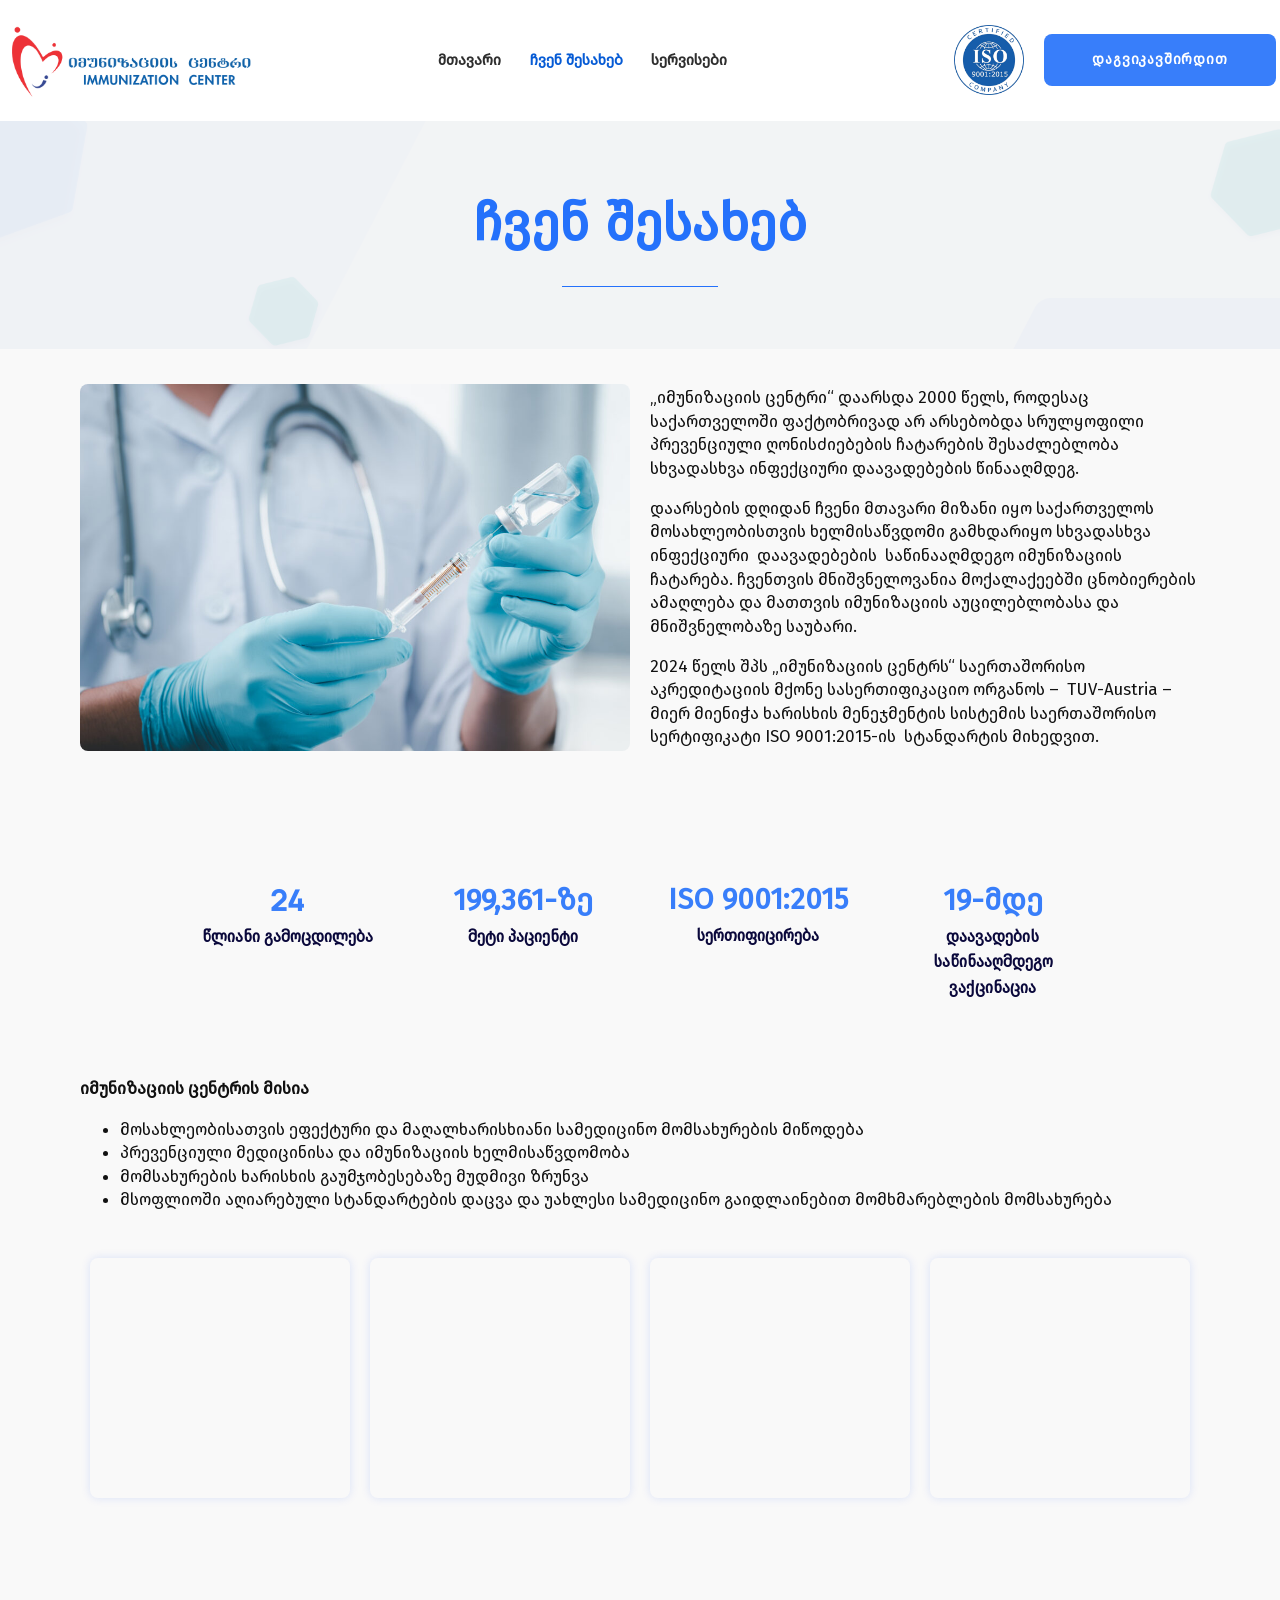
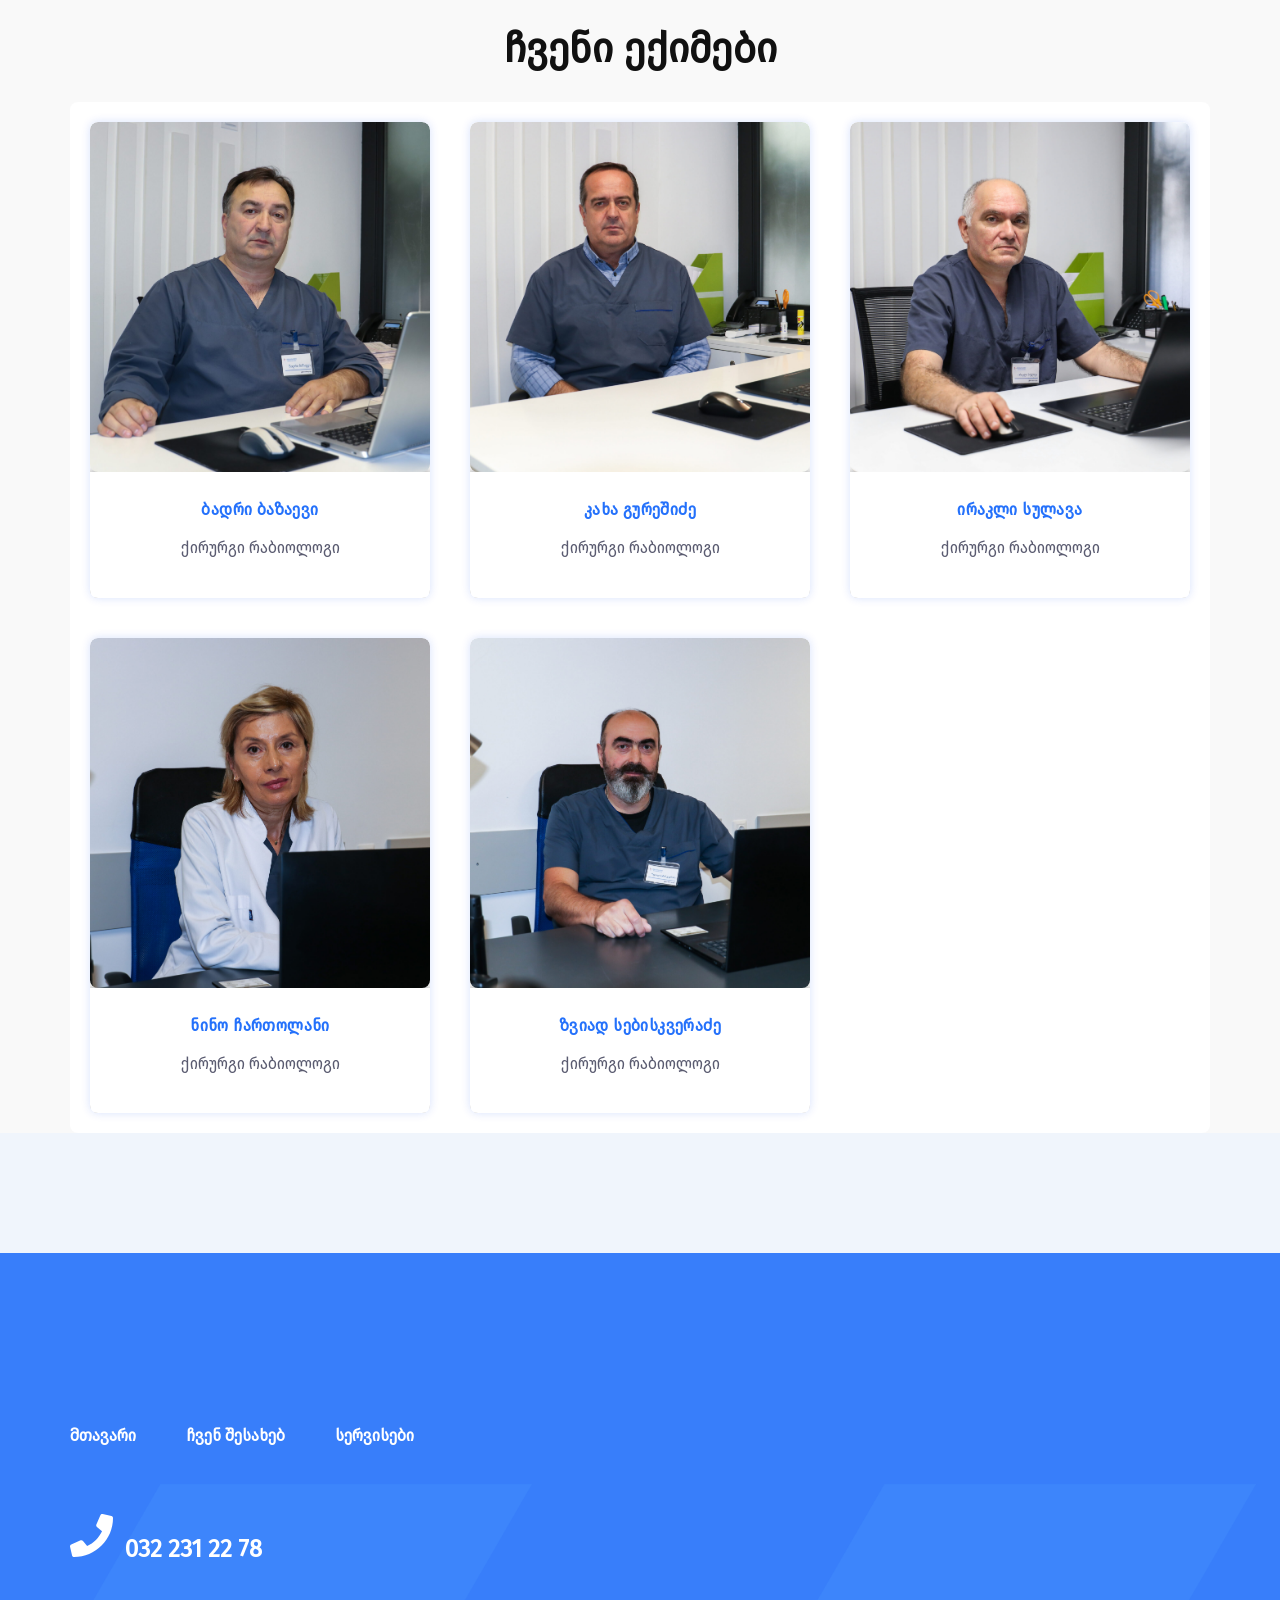
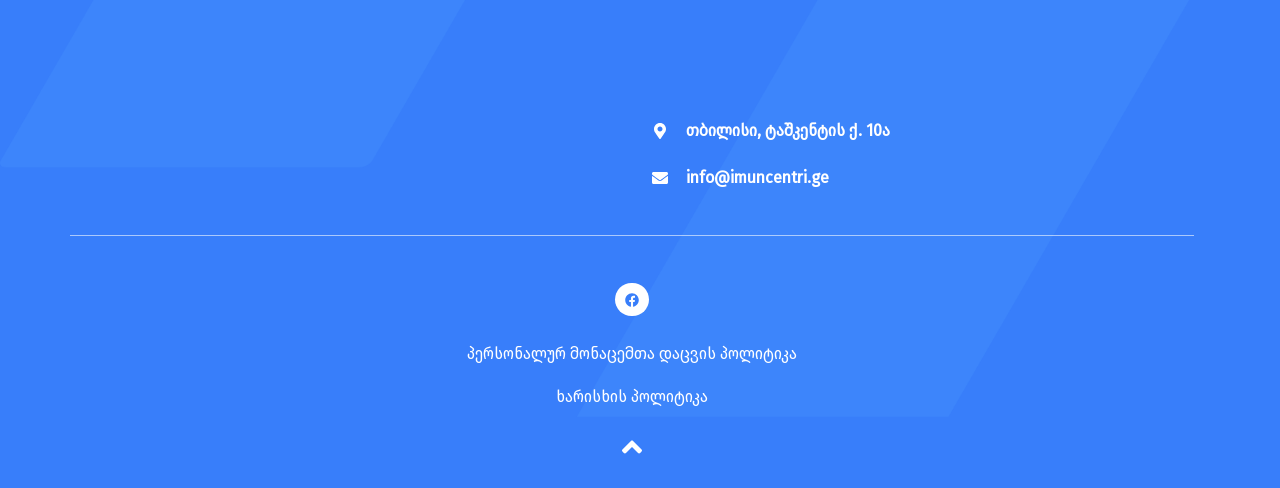
==== commit 902230b5: "Remove the WordPress generator meta tag Dropped <meta name="generator" content="WordPress 7.1"> from" ====
--- a/about/index.html
+++ b/about/index.html
@@ -59,7 +59,6 @@
 <link rel="preconnect" href="https://fonts.gstatic.com/" crossorigin><script id="jquery-core-js" src="../wp-includes/js/jquery/jquery.min.js"></script>
 <script id="jquery-migrate-js" src="../wp-includes/js/jquery/jquery-migrate.min.js"></script>
 <link rel="https://api.w.org/" href="https://imuncentri.ge/wp-json/" /><link rel="alternate" title="JSON" type="application/json" href="https://imuncentri.ge/wp-json/wp/v2/pages/346" /><link rel="EditURI" type="application/rsd+xml" title="RSD" href="https://imuncentri.ge/xmlrpc.php?rsd" />
-<meta name="generator" content="WordPress 7.1" />
 <link rel="canonical" href="../about/index.html" />
 <link rel='shortlink' href='../about/index.html' />
 <meta name="generator" content="Elementor 3.21.5; features: e_optimized_assets_loading, e_optimized_css_loading, e_font_icon_svg, additional_custom_breakpoints, e_lazyload; settings: css_print_method-external, google_font-enabled, font_display-swap">
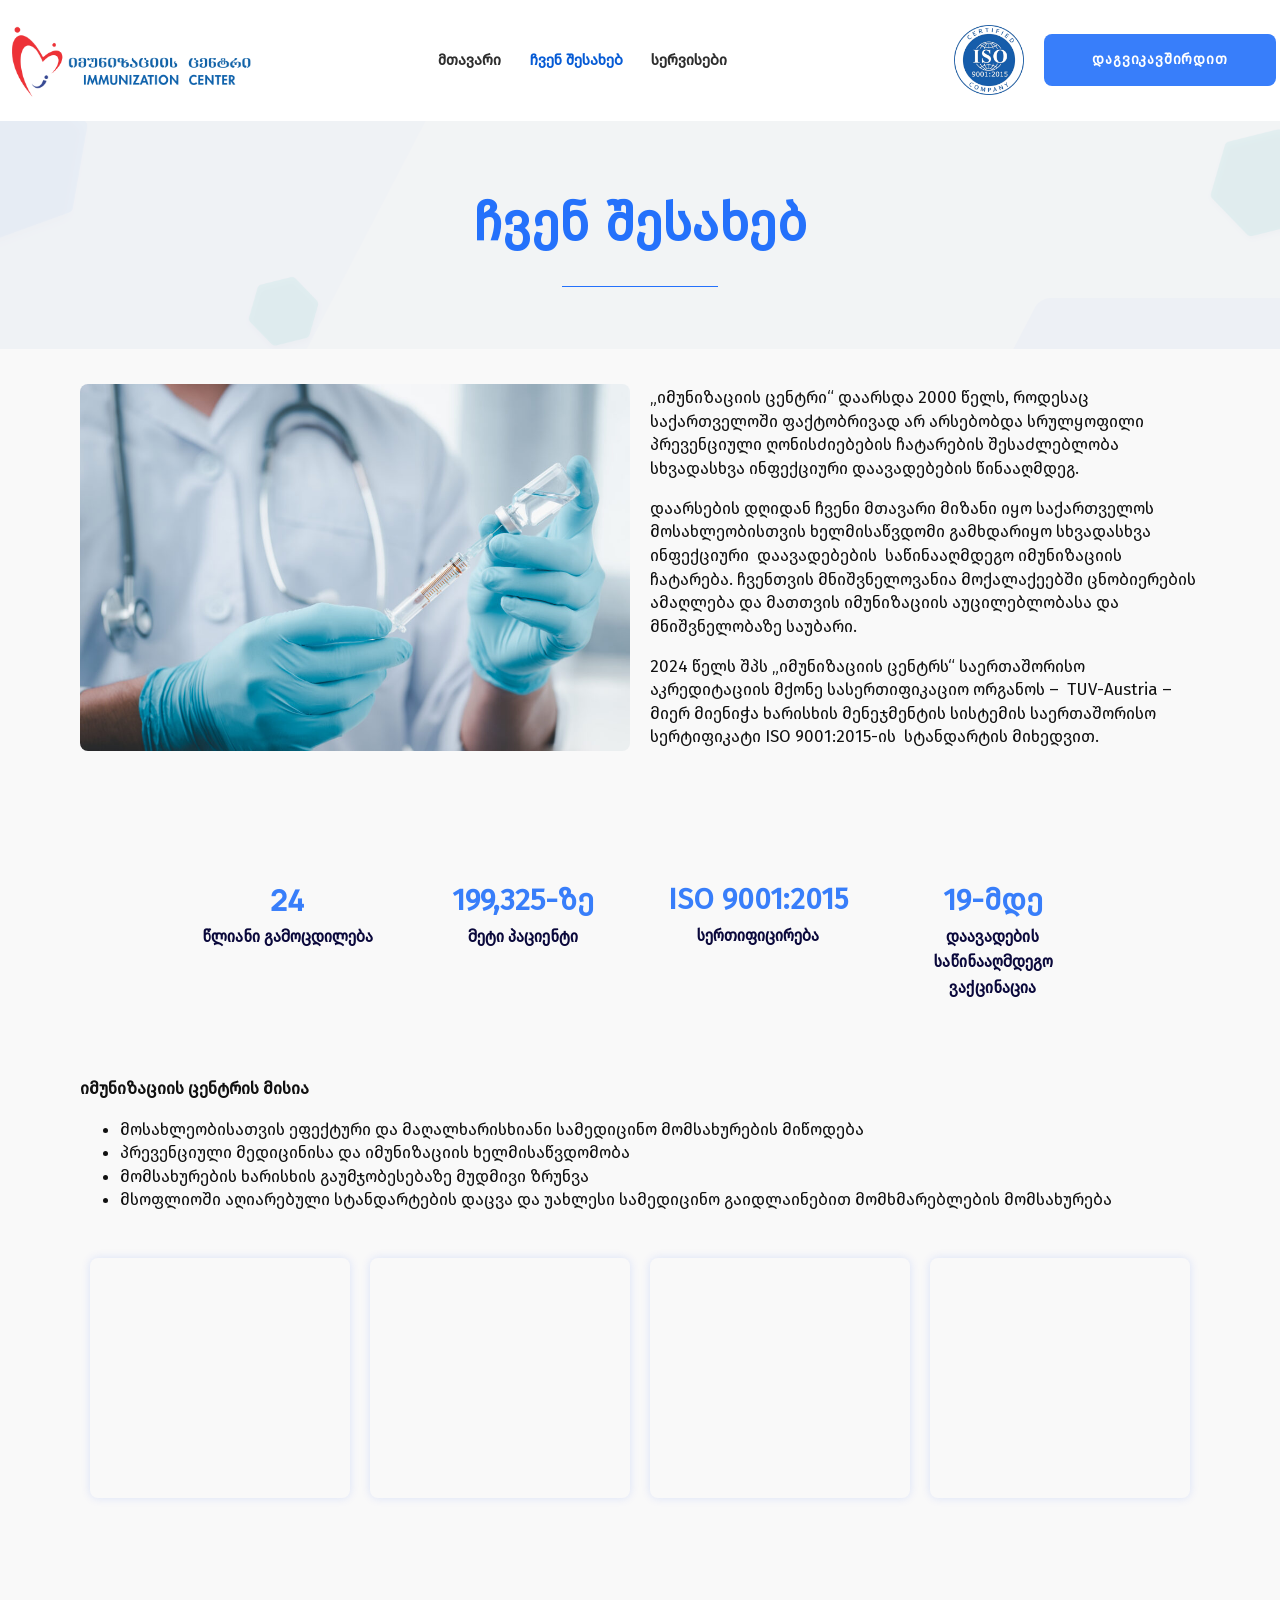
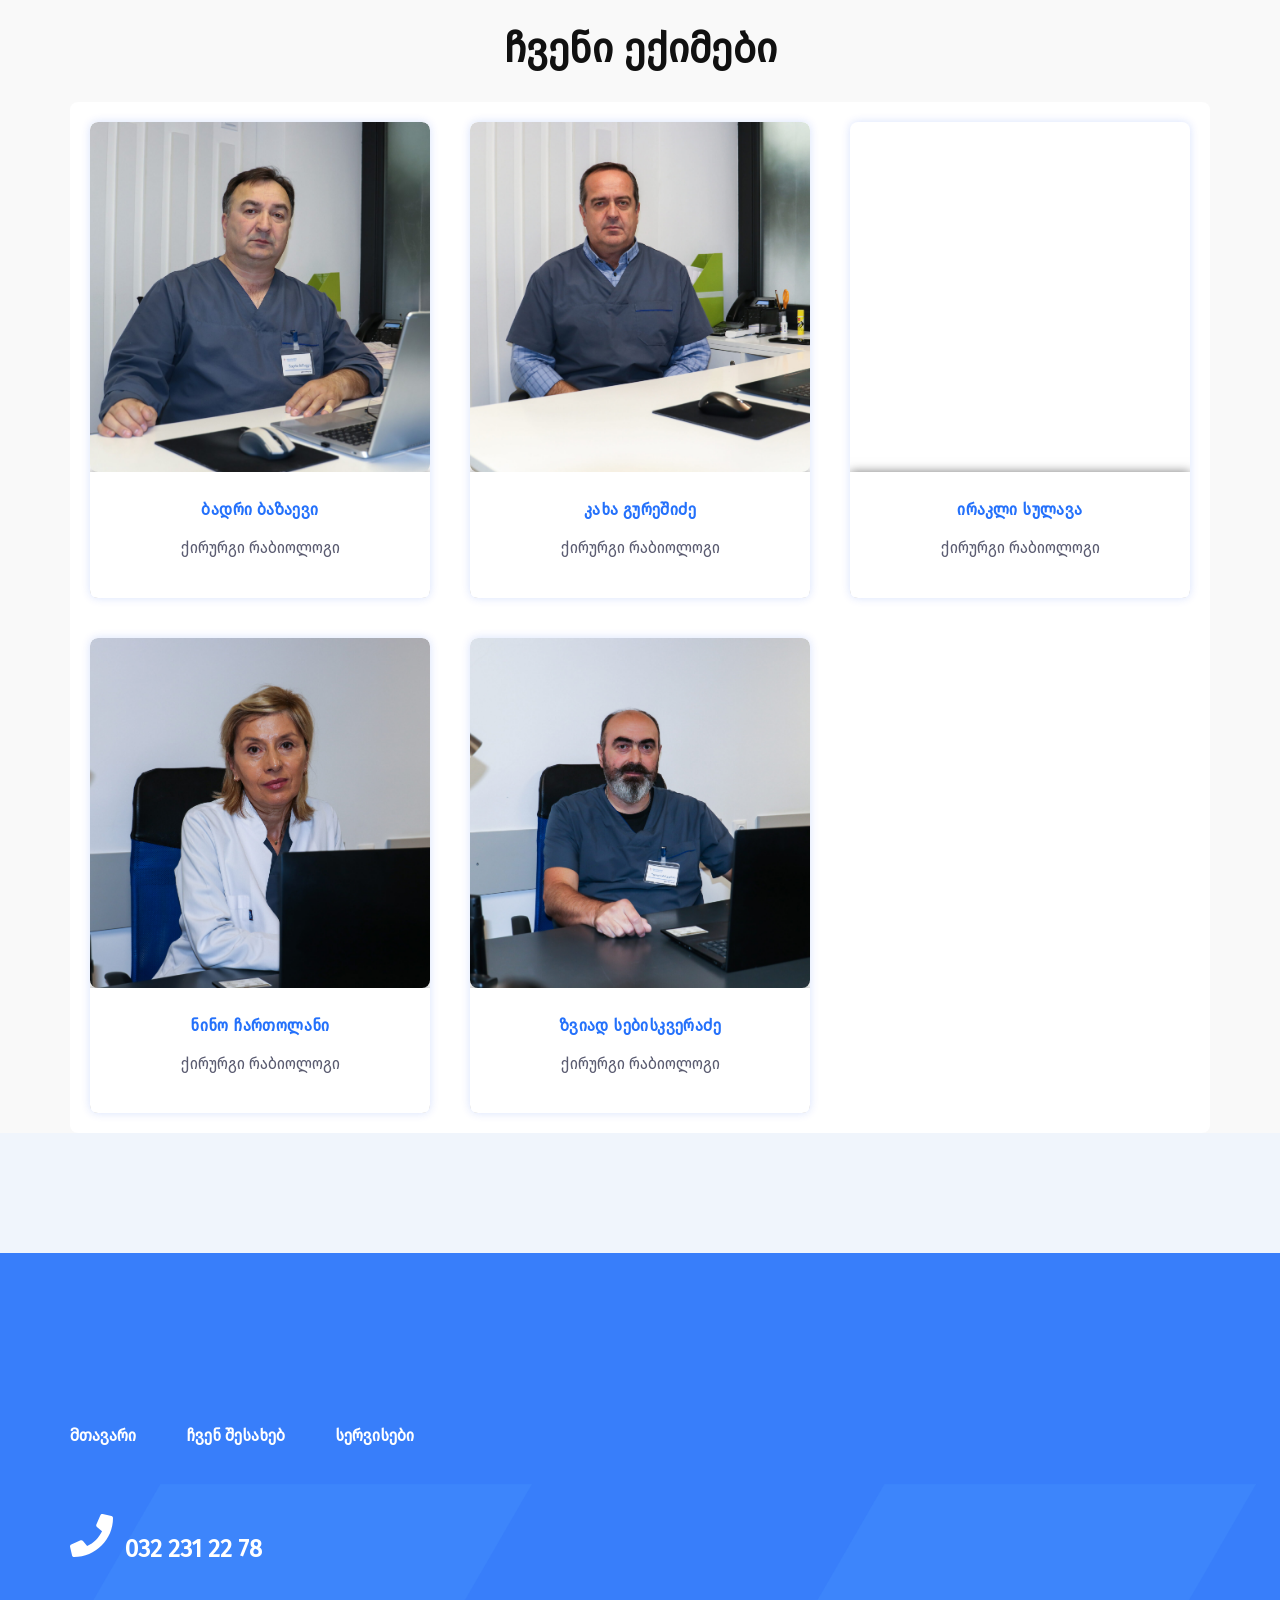
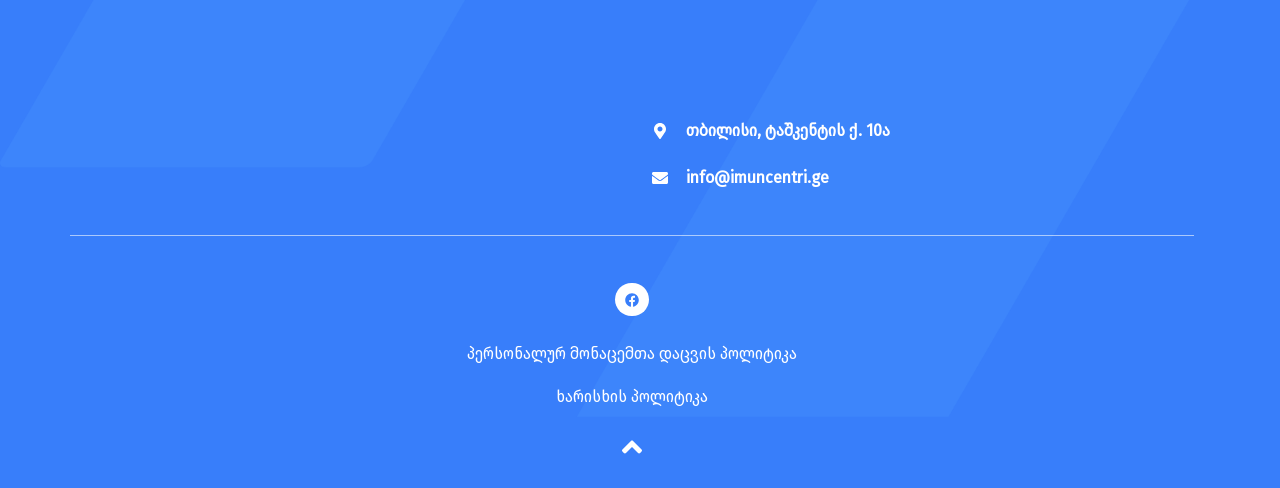
==== commit 7de6aaa2: "Remove sample-page, strip WordPress head metadata, fix the map pin - Deleted sample-page/ (the WordP" ====
--- a/about/index.html
+++ b/about/index.html
@@ -6,10 +6,6 @@
 		<meta name="viewport" content="width=device-width, initial-scale=1" />
 <meta name='robots' content='max-image-preview:large' />
 <title>ჩვენ შესახებ &#8211; იმუნიზაციის ცენტრი</title>
-<link rel="alternate" type="application/rss+xml" title="იმუნიზაციის ცენტრი &raquo; Feed" href="https://imuncentri.ge/feed/" />
-<link rel="alternate" type="application/rss+xml" title="იმუნიზაციის ცენტრი &raquo; Comments Feed" href="https://imuncentri.ge/comments/feed/" />
-<link rel="alternate" title="oEmbed (JSON)" type="application/json+oembed" href="https://imuncentri.ge/wp-json/oembed/1.0/embed?url=https%3A%2F%2Fimuncentri.ge%2Fabout%2F" />
-<link rel="alternate" title="oEmbed (XML)" type="text/xml+oembed" href="https://imuncentri.ge/wp-json/oembed/1.0/embed?url=https%3A%2F%2Fimuncentri.ge%2Fabout%2F&#038;format=xml" />
 <style id="wp-img-auto-sizes-contain-inline-css">
 img:is([sizes=auto i],[sizes^="auto," i]){contain-intrinsic-size:3000px 1500px}
 /*# sourceURL=wp-img-auto-sizes-contain-inline-css */
@@ -58,10 +54,7 @@
 <link rel='stylesheet' id='google-fonts-1-css' href='https://fonts.googleapis.com/css?family=Manrope:100,100italic,200,200italic,300,300italic,400,400italic,500,500italic,600,600italic,700,700italic,800,800italic,900,900italic&#038;display=swap&#038;ver=7.1' media='all' />
 <link rel="preconnect" href="https://fonts.gstatic.com/" crossorigin><script id="jquery-core-js" src="../wp-includes/js/jquery/jquery.min.js"></script>
 <script id="jquery-migrate-js" src="../wp-includes/js/jquery/jquery-migrate.min.js"></script>
-<link rel="https://api.w.org/" href="https://imuncentri.ge/wp-json/" /><link rel="alternate" title="JSON" type="application/json" href="https://imuncentri.ge/wp-json/wp/v2/pages/346" /><link rel="EditURI" type="application/rsd+xml" title="RSD" href="https://imuncentri.ge/xmlrpc.php?rsd" />
 <link rel="canonical" href="../about/index.html" />
-<link rel='shortlink' href='../about/index.html' />
-<meta name="generator" content="Elementor 3.21.5; features: e_optimized_assets_loading, e_optimized_css_loading, e_font_icon_svg, additional_custom_breakpoints, e_lazyload; settings: css_print_method-external, google_font-enabled, font_display-swap">
 			<style>
 				.e-con.e-parent:nth-of-type(n+4):not(.e-lazyloaded):not(.e-no-lazyload),
 				.e-con.e-parent:nth-of-type(n+4):not(.e-lazyloaded):not(.e-no-lazyload) * {
@@ -622,7 +615,7 @@
 			<style>/*! elementor - v3.21.0 - 08-05-2024 */
 .elementor-widget-google_maps .elementor-widget-container{overflow:hidden}.elementor-widget-google_maps .elementor-custom-embed{line-height:0}.elementor-widget-google_maps iframe{height:300px}</style>		<div class="elementor-custom-embed">
 			<iframe loading="lazy"
-					src="https://maps.google.com/maps?q=%E1%83%9E%E1%83%A0%E1%83%94%E1%83%95%E1%83%94%E1%83%9C%E1%83%AA%E1%83%98%E1%83%A3%E1%83%9A%E1%83%98%20%E1%83%9B%E1%83%94%E1%83%93%E1%83%98%E1%83%AA%E1%83%98%E1%83%9C%E1%83%98%E1%83%A1%20%E1%83%AA%E1%83%94%E1%83%9C%E1%83%A2%E1%83%A0%E1%83%98&#038;t=m&#038;z=17&#038;output=embed&#038;iwloc=near"
+					src="https://maps.google.com/maps?q=41.7250326,44.7639566(%E1%83%9E%E1%83%A0%E1%83%94%E1%83%95%E1%83%94%E1%83%9C%E1%83%AA%E1%83%98%E1%83%A3%E1%83%9A%E1%83%98%20%E1%83%9B%E1%83%94%E1%83%93%E1%83%98%E1%83%AA%E1%83%98%E1%83%9C%E1%83%98%E1%83%A1%20%E1%83%AA%E1%83%94%E1%83%9C%E1%83%A2%E1%83%A0%E1%83%98)&#038;t=m&#038;z=17&#038;output=embed&#038;iwloc=near"
 					title="პრევენციული მედიცინის ცენტრი"
 					aria-label="პრევენციული მედიცინის ცენტრი"
 			></iframe>
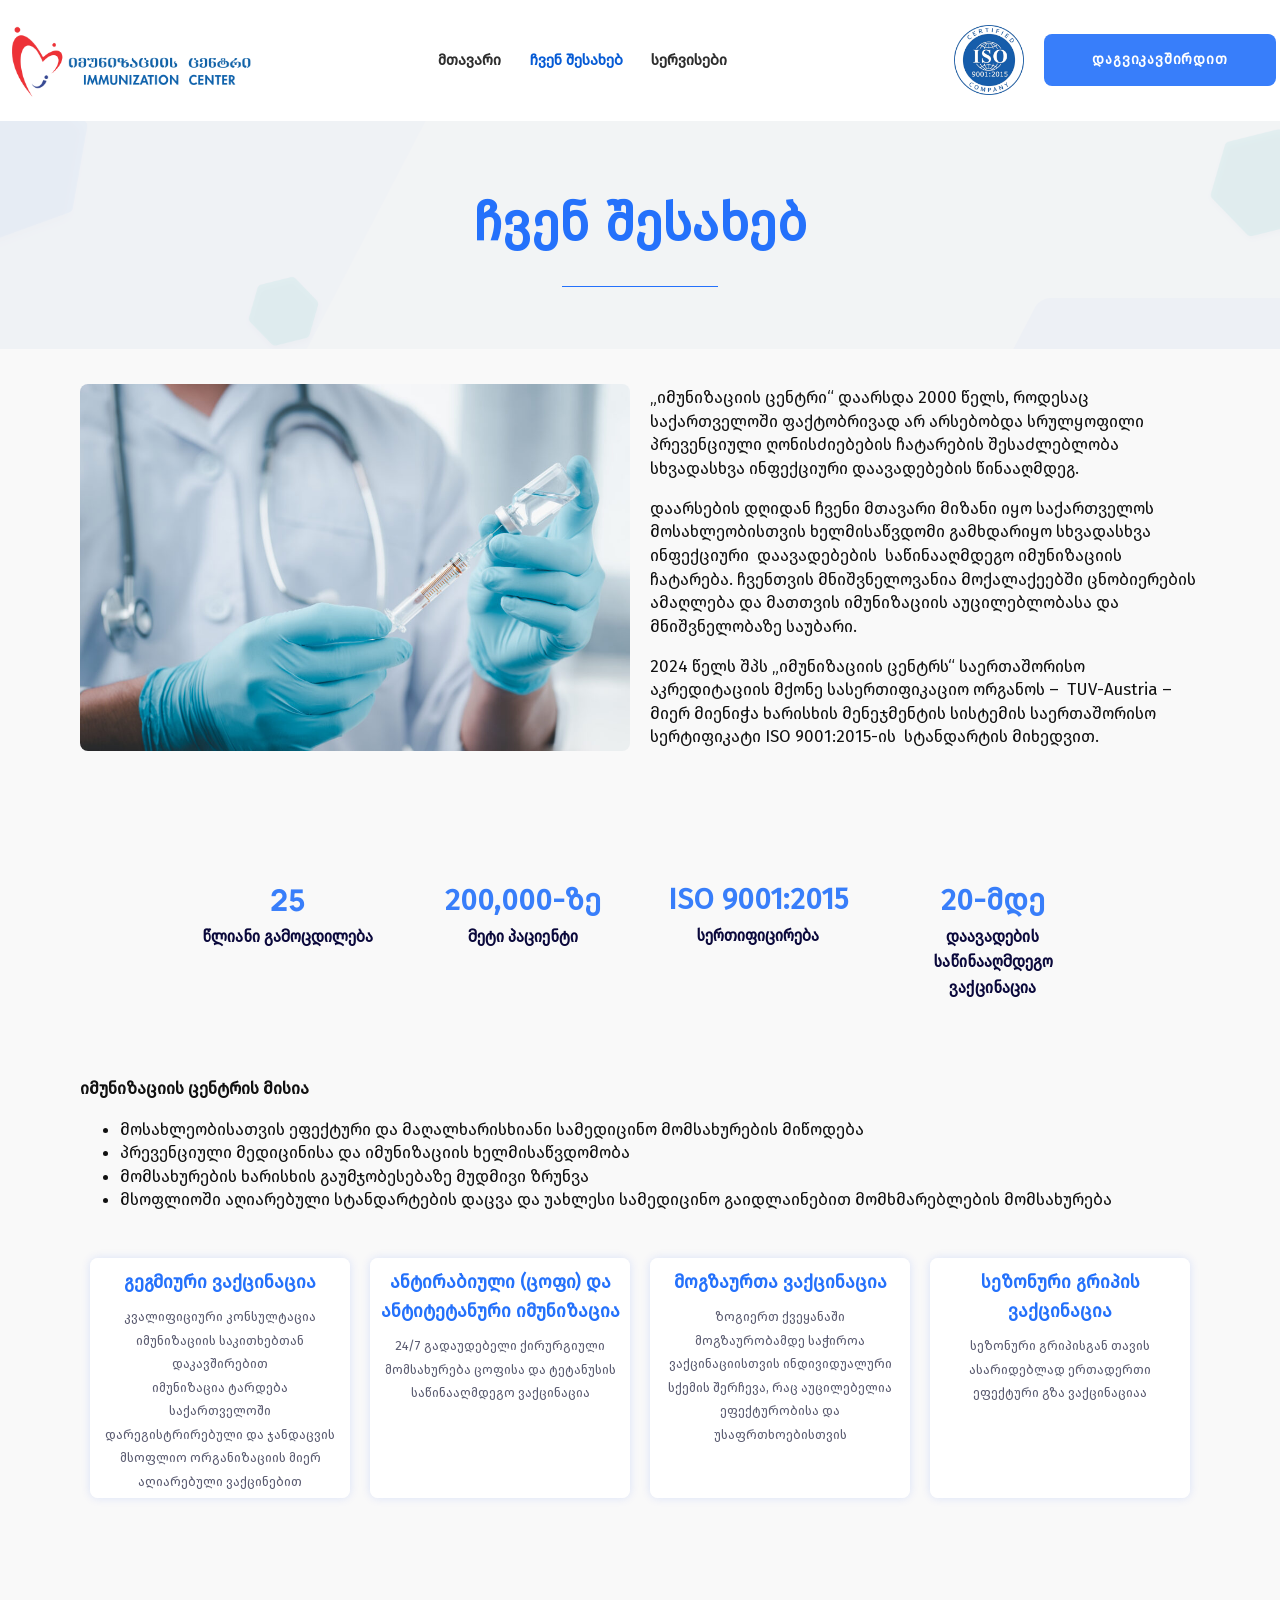
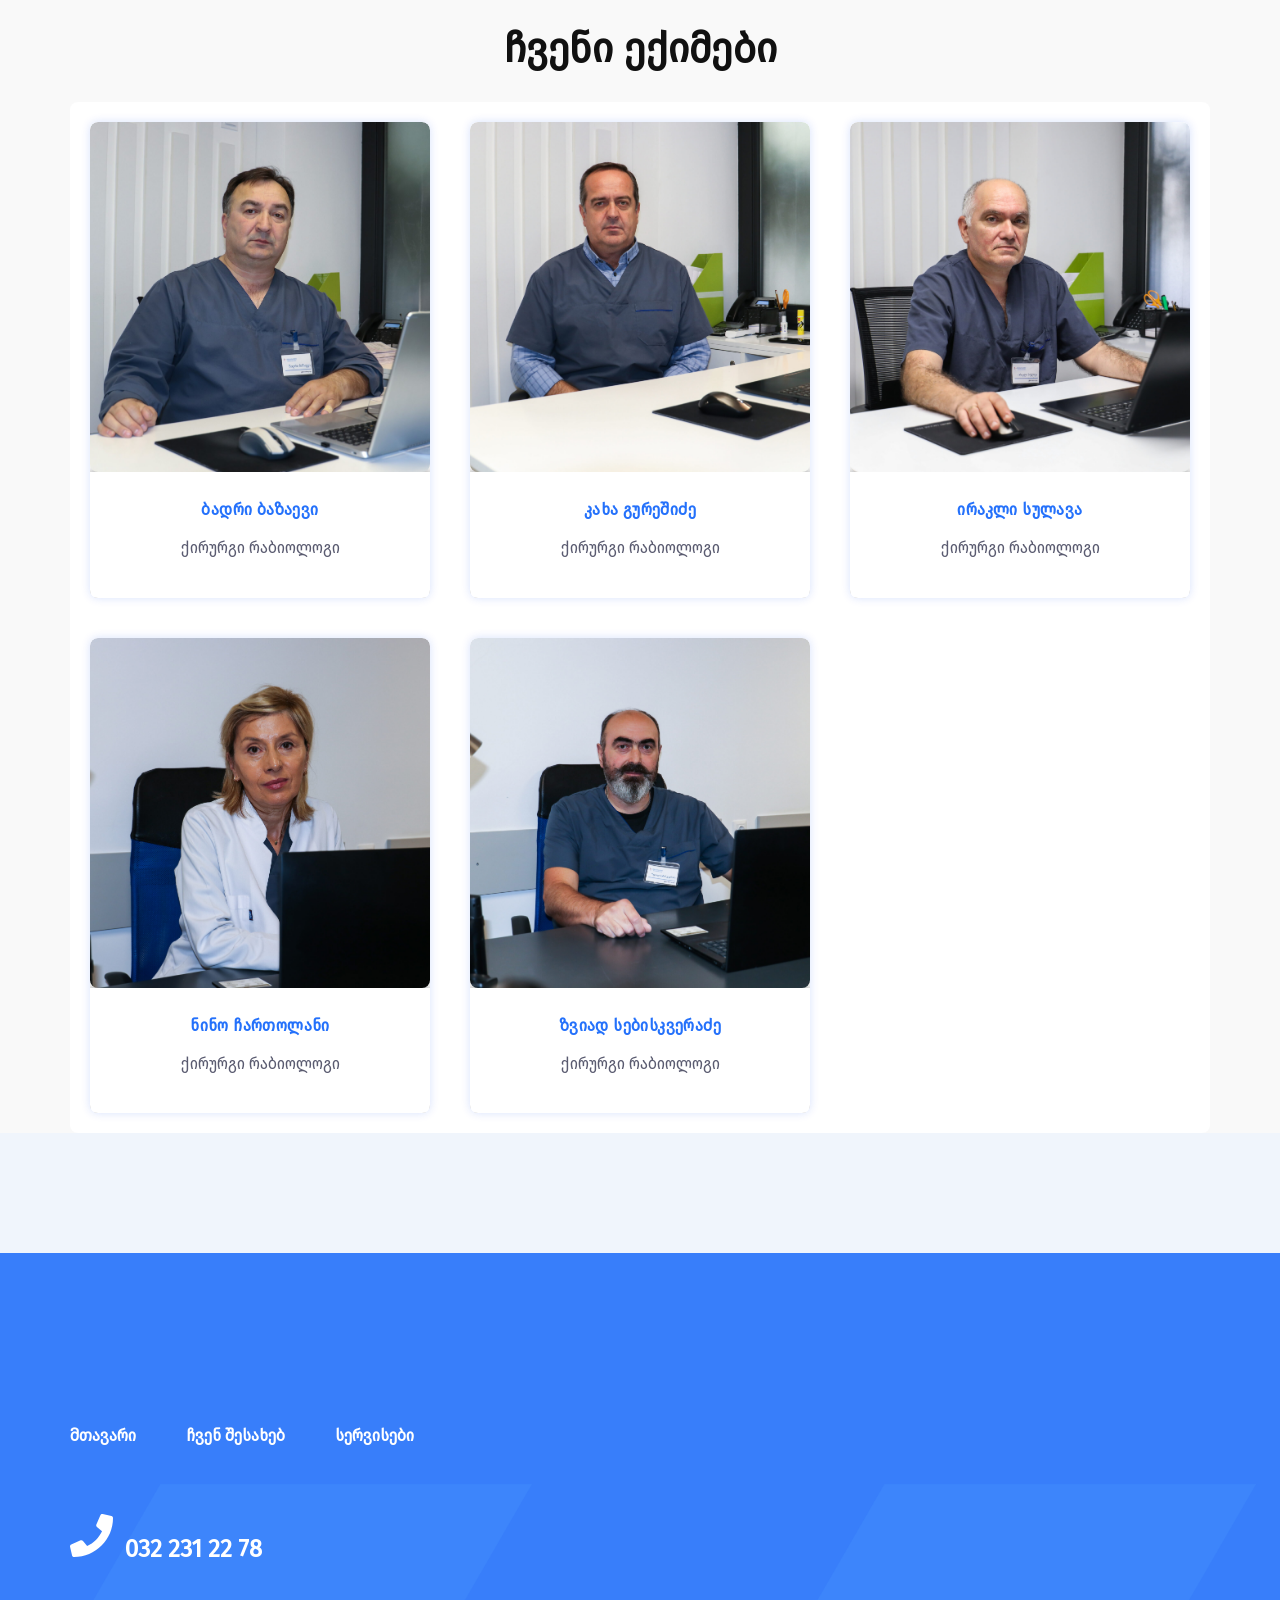
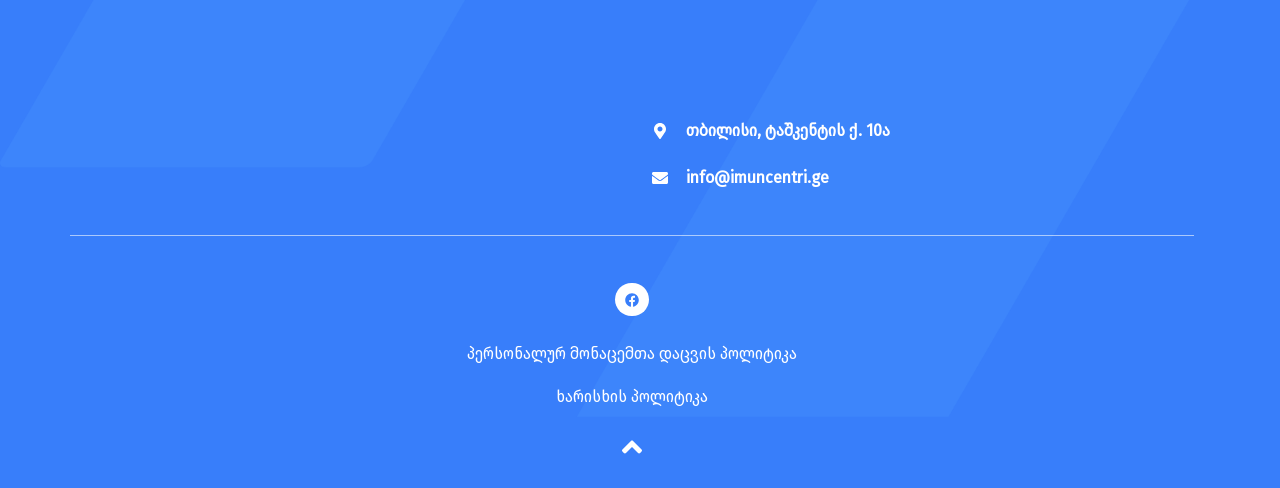
==== commit d2f74f4a: "Contact page: fix inherited data errors, add a title, reorder the page Data errors, all inherited fr" ====
--- a/about/index.html
+++ b/about/index.html
@@ -84,7 +84,7 @@
 <link rel="icon" href="../wp-content/uploads/2024/05/logo-e1741616847958.png" sizes="192x192" />
 <link rel="apple-touch-icon" href="../wp-content/uploads/2024/05/logo-e1741616847958.png" />
 <meta name="msapplication-TileImage" content="../wp-content/uploads/2024/05/logo-e1741616847958.png" />
-	<meta name="viewport" content="width=device-width, initial-scale=1.0, viewport-fit=cover" /></head>
+	<meta name="viewport" content="width=device-width, initial-scale=1.0, viewport-fit=cover" /><link rel="stylesheet" href="../assets/site.css"><script src="../assets/site.js" defer></script></head>
 <body class="wp-singular page-template page-template-elementor_canvas page page-id-346 wp-custom-logo wp-embed-responsive wp-theme-twentytwentyfour ehf-header ehf-footer ehf-template-twentytwentyfour ehf-stylesheet-twentytwentyfour elementor-default elementor-template-canvas elementor-kit-98 elementor-page elementor-page-346">
 			<header id="masthead" itemscope="itemscope" itemtype="https://schema.org/WPHeader">
 			<p class="main-title bhf-hidden" itemprop="headline"><a href="../index.html" title="იმუნიზაციის ცენტრი" rel="home">იმუნიზაციის ცენტრი</a></p>
@@ -121,7 +121,7 @@
 											</a>
 									</li>
 								<li class="elementor-icon-list-item elementor-inline-item">
-											<a href="tel:032%20231%2022%2078">
+											<a href="tel:+995322312278">
 
 												<span class="elementor-icon-list-icon">
 							<svg aria-hidden="true" class="e-font-icon-svg e-fas-phone" viewBox="0 0 512 512" xmlns="http://www.w3.org/2000/svg"><path d="M493.4 24.6l-104-24c-11.3-2.6-22.9 3.3-27.5 13.9l-48 112c-4.2 9.8-1.4 21.3 6.9 28l60.6 49.6c-36 76.7-98.9 140.5-177.2 177.2l-49.6-60.6c-6.8-8.3-18.2-11.1-28-6.9l-112 48C3.9 366.5-2 378.1.6 389.4l24 104C27.1 504.2 36.7 512 48 512c256.1 0 464-207.5 464-464 0-11.2-7.7-20.9-18.6-23.4z"></path></svg>						</span>
@@ -637,7 +637,7 @@
 				<div class="elementor-widget-container">
 					<ul class="elementor-icon-list-items elementor-inline-items">
 							<li class="elementor-icon-list-item elementor-inline-item">
-											<a href="mailto:centerimun@gmail.com">
+											<a href="mailto:info@imuncentri.ge">
 
 												<span class="elementor-icon-list-icon">
 							<svg aria-hidden="true" class="e-font-icon-svg e-fas-envelope" viewBox="0 0 512 512" xmlns="http://www.w3.org/2000/svg"><path d="M502.3 190.8c3.9-3.1 9.7-.2 9.7 4.7V400c0 26.5-21.5 48-48 48H48c-26.5 0-48-21.5-48-48V195.6c0-5 5.7-7.8 9.7-4.7 22.4 17.4 52.1 39.5 154.1 113.6 21.1 15.4 56.7 47.8 92.2 47.6 35.7.3 72-32.8 92.3-47.6 102-74.1 131.6-96.3 154-113.7zM256 320c23.2.4 56.6-29.2 73.4-41.4 132.7-96.3 142.8-104.7 173.4-128.7 5.8-4.5 9.2-11.5 9.2-18.9v-19c0-26.5-21.5-48-48-48H48C21.5 64 0 85.5 0 112v19c0 7.4 3.4 14.3 9.2 18.9 30.6 23.9 40.7 32.4 173.4 128.7 16.8 12.2 50.2 41.8 73.4 41.4z"></path></svg>						</span>
--- a/assets/site.css
+++ b/assets/site.css
@@ -0,0 +1,87 @@
+/* Site-level fixes layered on top of the Elementor output.
+   Kept in one file so the mirrored theme/plugin CSS stays untouched. */
+
+/* Elementor's populated wrap overflows the viewport by a few pixels and puts a
+   horizontal scrollbar on every page.
+
+   `clip` rather than `hidden`, and only on the root: `overflow-x: hidden` on
+   html *and* body turns body into a scroll container and stops the page
+   scrolling at all. `clip` trims the overflow without creating one. */
+html {
+  overflow-x: clip;
+}
+
+/* ---------------------------------------------------------------- contact */
+
+/* The map opened the page at full viewport height and pushed every piece of
+   contact information below the fold. It now sits under the form at a size
+   that still shows the surrounding streets. */
+.ic-map .elementor-custom-embed,
+.ic-map iframe {
+  height: 420px !important;
+  min-height: 0 !important;
+}
+
+@media (max-width: 767px) {
+  .ic-map .elementor-custom-embed,
+  .ic-map iframe {
+    height: 300px !important;
+  }
+}
+
+/* Page title */
+.ic-page-title {
+  margin: 0 0 8px;
+  font-size: clamp(2rem, 4vw, 3rem);
+  line-height: 1.15;
+  color: #1a1a1a;
+}
+
+.ic-page-title + .ic-page-lead {
+  margin: 0;
+  color: #5a5a5a;
+  font-size: 1.05rem;
+  line-height: 1.6;
+}
+
+/* Contact rows: make the whole row read as one tappable line */
+.ic-contact-list .elementor-icon-list-item > a {
+  border-radius: 8px;
+  padding: 2px 6px;
+  margin-left: -6px;
+  transition: background-color .15s ease;
+}
+
+.ic-contact-list .elementor-icon-list-item > a:hover,
+.ic-contact-list .elementor-icon-list-item > a:focus-visible {
+  background-color: rgba(37, 99, 235, .08);
+}
+
+.ic-contact-list .elementor-icon-list-item > a:focus-visible {
+  outline: 2px solid #2563eb;
+  outline-offset: 2px;
+}
+
+/* A row that is plain information rather than a link should not look clickable */
+.ic-contact-list .ic-static > span {
+  cursor: default;
+}
+
+/* ------------------------------------------------------------------- form */
+
+/* Mark the fields that must be filled in */
+.elementor-field-group > label .ic-req {
+  color: #d21c1c;
+  margin-left: 2px;
+}
+
+.ic-form-note {
+  margin: 14px 0 0;
+  font-size: .875rem;
+  line-height: 1.5;
+  color: #5a5a5a;
+}
+
+.ic-form-note a {
+  color: #2563eb;
+}
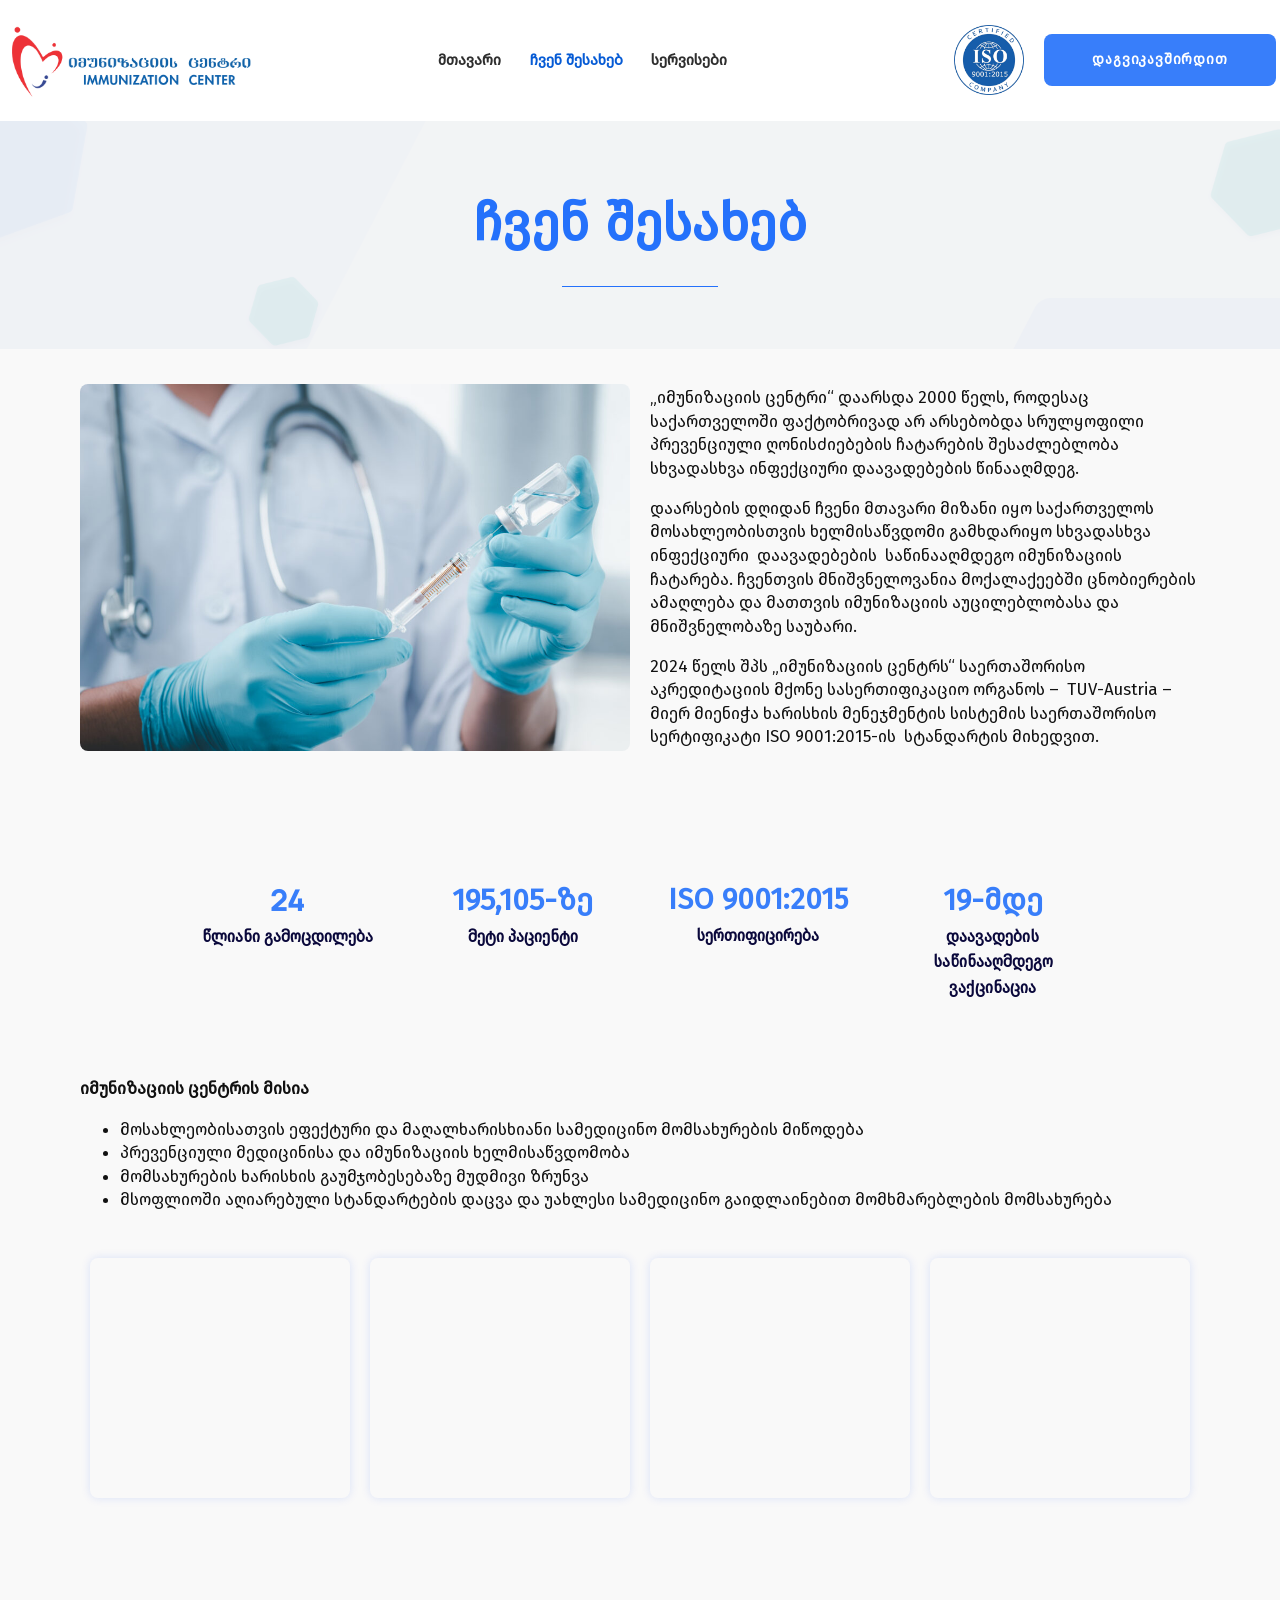
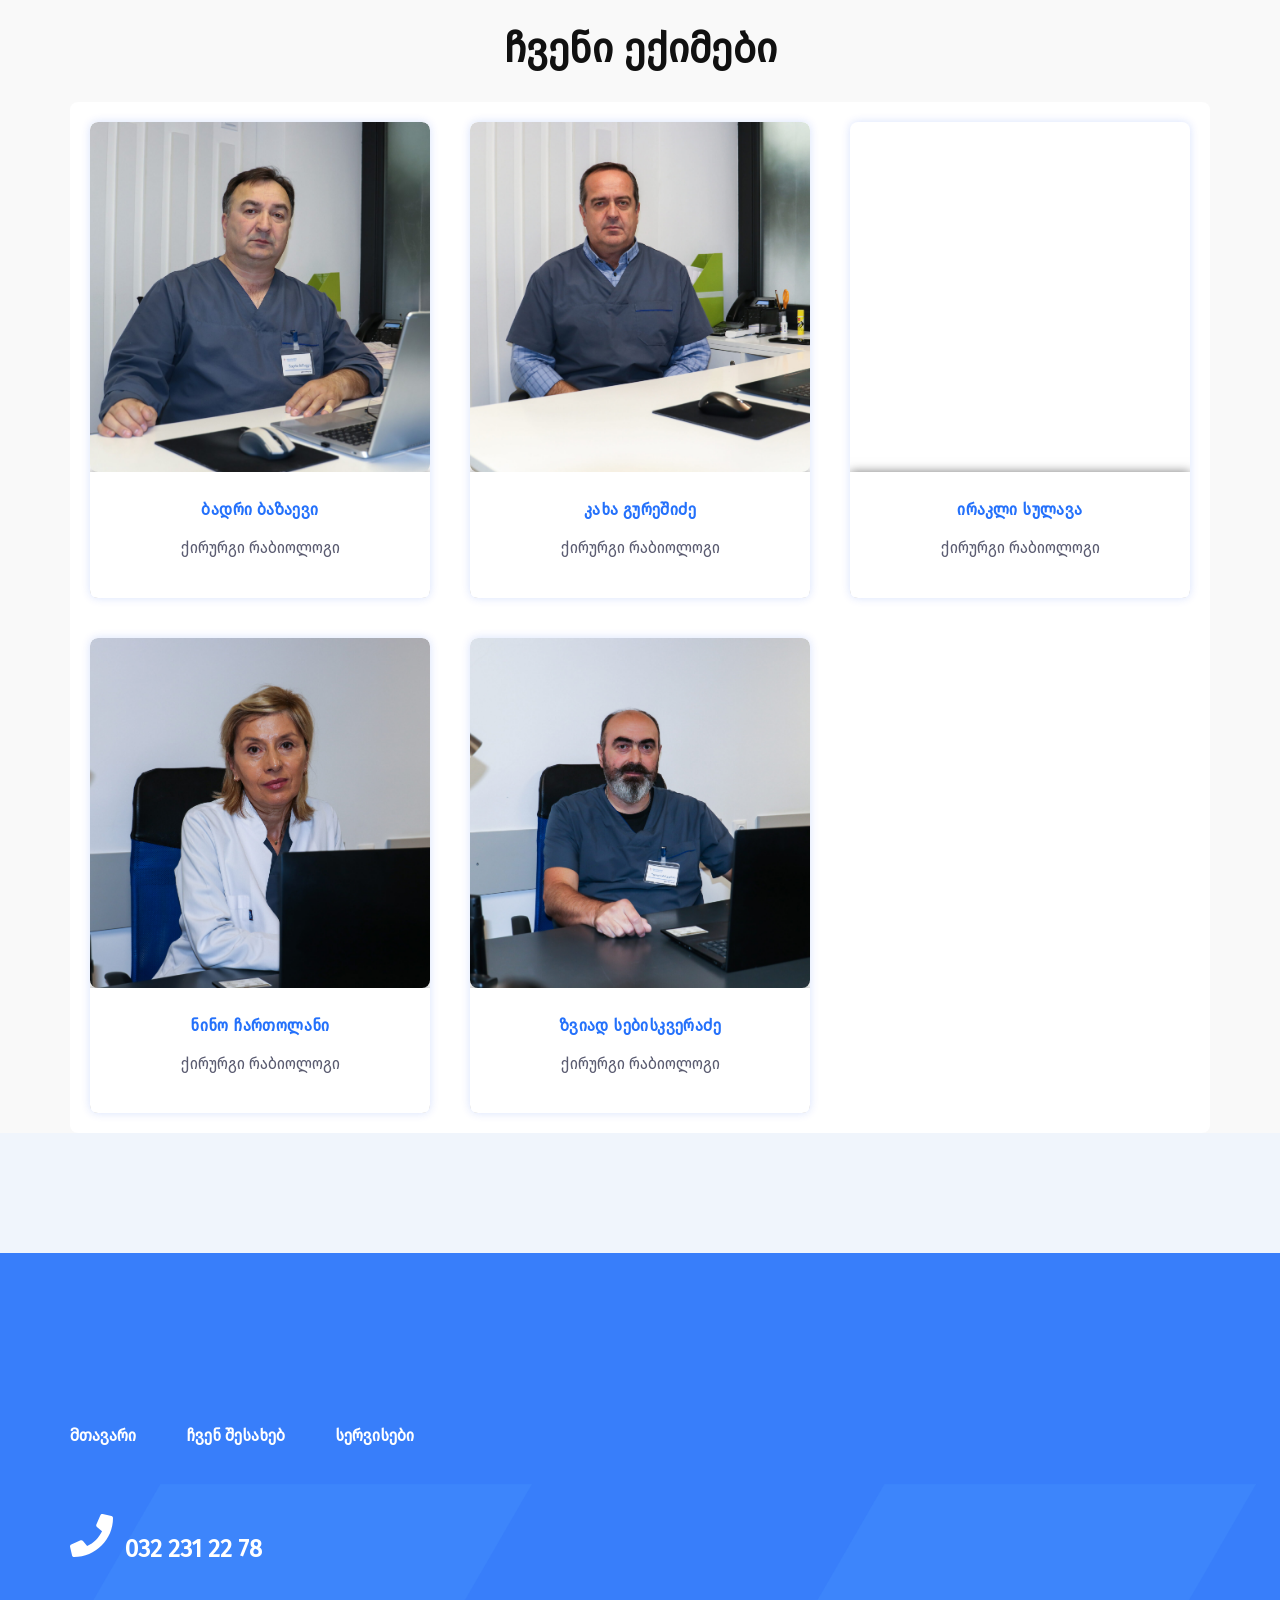
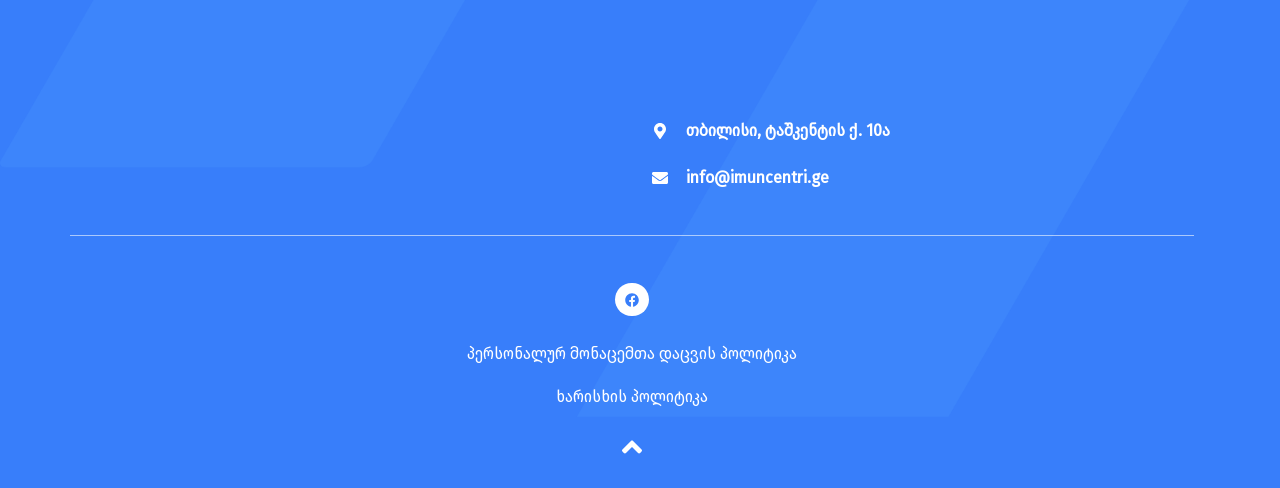
==== commit 08b68cbb: "Accessibility pass over all four pages Audited each page in the browser first; every fix below is fo" ====
--- a/about/index.html
+++ b/about/index.html
@@ -1,5 +1,5 @@
 <!DOCTYPE html>
-<html lang="en-US">
+<html lang="ka">
 <head>
 	<meta charset="UTF-8">
 			<title>ჩვენ შესახებ &#8211; იმუნიზაციის ცენტრი</title>
@@ -85,7 +85,7 @@
 <link rel="apple-touch-icon" href="../wp-content/uploads/2024/05/logo-e1741616847958.png" />
 <meta name="msapplication-TileImage" content="../wp-content/uploads/2024/05/logo-e1741616847958.png" />
 	<meta name="viewport" content="width=device-width, initial-scale=1.0, viewport-fit=cover" /><link rel="stylesheet" href="../assets/site.css"><script src="../assets/site.js" defer></script></head>
-<body class="wp-singular page-template page-template-elementor_canvas page page-id-346 wp-custom-logo wp-embed-responsive wp-theme-twentytwentyfour ehf-header ehf-footer ehf-template-twentytwentyfour ehf-stylesheet-twentytwentyfour elementor-default elementor-template-canvas elementor-kit-98 elementor-page elementor-page-346">
+<body class="wp-singular page-template page-template-elementor_canvas page page-id-346 wp-custom-logo wp-embed-responsive wp-theme-twentytwentyfour ehf-header ehf-footer ehf-template-twentytwentyfour ehf-stylesheet-twentytwentyfour elementor-default elementor-template-canvas elementor-kit-98 elementor-page elementor-page-346"><a class="ic-skip-link" href="#ic-main">მთავარ შიგთავსზე გადასვლა</a>
 			<header id="masthead" itemscope="itemscope" itemtype="https://schema.org/WPHeader">
 			<p class="main-title bhf-hidden" itemprop="headline"><a href="../index.html" title="იმუნიზაციის ცენტრი" rel="home">იმუნიზაციის ცენტრი</a></p>
 					<div data-elementor-type="wp-post" data-elementor-id="348" class="elementor elementor-348" data-elementor-post-type="elementor-hf">
@@ -98,7 +98,7 @@
 			<style>/*! elementor - v3.21.0 - 08-05-2024 */
 .elementor-widget-social-icons.elementor-grid-0 .elementor-widget-container,.elementor-widget-social-icons.elementor-grid-mobile-0 .elementor-widget-container,.elementor-widget-social-icons.elementor-grid-tablet-0 .elementor-widget-container{line-height:1;font-size:0}.elementor-widget-social-icons:not(.elementor-grid-0):not(.elementor-grid-tablet-0):not(.elementor-grid-mobile-0) .elementor-grid{display:inline-grid}.elementor-widget-social-icons .elementor-grid{grid-column-gap:var(--grid-column-gap,5px);grid-row-gap:var(--grid-row-gap,5px);grid-template-columns:var(--grid-template-columns);justify-content:var(--justify-content,center);justify-items:var(--justify-content,center)}.elementor-icon.elementor-social-icon{font-size:var(--icon-size,25px);line-height:var(--icon-size,25px);width:calc(var(--icon-size, 25px) + 2 * var(--icon-padding, .5em));height:calc(var(--icon-size, 25px) + 2 * var(--icon-padding, .5em))}.elementor-social-icon{--e-social-icon-icon-color:#fff;display:inline-flex;background-color:#69727d;align-items:center;justify-content:center;text-align:center;cursor:pointer}.elementor-social-icon i{color:var(--e-social-icon-icon-color)}.elementor-social-icon svg{fill:var(--e-social-icon-icon-color)}.elementor-social-icon:last-child{margin:0}.elementor-social-icon:hover{opacity:.9;color:#fff}.elementor-social-icon-android{background-color:#a4c639}.elementor-social-icon-apple{background-color:#999}.elementor-social-icon-behance{background-color:#1769ff}.elementor-social-icon-bitbucket{background-color:#205081}.elementor-social-icon-codepen{background-color:#000}.elementor-social-icon-delicious{background-color:#39f}.elementor-social-icon-deviantart{background-color:#05cc47}.elementor-social-icon-digg{background-color:#005be2}.elementor-social-icon-dribbble{background-color:#ea4c89}.elementor-social-icon-elementor{background-color:#d30c5c}.elementor-social-icon-envelope{background-color:#ea4335}.elementor-social-icon-facebook,.elementor-social-icon-facebook-f{background-color:#3b5998}.elementor-social-icon-flickr{background-color:#0063dc}.elementor-social-icon-foursquare{background-color:#2d5be3}.elementor-social-icon-free-code-camp,.elementor-social-icon-freecodecamp{background-color:#006400}.elementor-social-icon-github{background-color:#333}.elementor-social-icon-gitlab{background-color:#e24329}.elementor-social-icon-globe{background-color:#69727d}.elementor-social-icon-google-plus,.elementor-social-icon-google-plus-g{background-color:#dd4b39}.elementor-social-icon-houzz{background-color:#7ac142}.elementor-social-icon-instagram{background-color:#262626}.elementor-social-icon-jsfiddle{background-color:#487aa2}.elementor-social-icon-link{background-color:#818a91}.elementor-social-icon-linkedin,.elementor-social-icon-linkedin-in{background-color:#0077b5}.elementor-social-icon-medium{background-color:#00ab6b}.elementor-social-icon-meetup{background-color:#ec1c40}.elementor-social-icon-mixcloud{background-color:#273a4b}.elementor-social-icon-odnoklassniki{background-color:#f4731c}.elementor-social-icon-pinterest{background-color:#bd081c}.elementor-social-icon-product-hunt{background-color:#da552f}.elementor-social-icon-reddit{background-color:#ff4500}.elementor-social-icon-rss{background-color:#f26522}.elementor-social-icon-shopping-cart{background-color:#4caf50}.elementor-social-icon-skype{background-color:#00aff0}.elementor-social-icon-slideshare{background-color:#0077b5}.elementor-social-icon-snapchat{background-color:#fffc00}.elementor-social-icon-soundcloud{background-color:#f80}.elementor-social-icon-spotify{background-color:#2ebd59}.elementor-social-icon-stack-overflow{background-color:#fe7a15}.elementor-social-icon-steam{background-color:#00adee}.elementor-social-icon-stumbleupon{background-color:#eb4924}.elementor-social-icon-telegram{background-color:#2ca5e0}.elementor-social-icon-threads{background-color:#000}.elementor-social-icon-thumb-tack{background-color:#1aa1d8}.elementor-social-icon-tripadvisor{background-color:#589442}.elementor-social-icon-tumblr{background-color:#35465c}.elementor-social-icon-twitch{background-color:#6441a5}.elementor-social-icon-twitter{background-color:#1da1f2}.elementor-social-icon-viber{background-color:#665cac}.elementor-social-icon-vimeo{background-color:#1ab7ea}.elementor-social-icon-vk{background-color:#45668e}.elementor-social-icon-weibo{background-color:#dd2430}.elementor-social-icon-weixin{background-color:#31a918}.elementor-social-icon-whatsapp{background-color:#25d366}.elementor-social-icon-wordpress{background-color:#21759b}.elementor-social-icon-x-twitter{background-color:#000}.elementor-social-icon-xing{background-color:#026466}.elementor-social-icon-yelp{background-color:#af0606}.elementor-social-icon-youtube{background-color:#cd201f}.elementor-social-icon-500px{background-color:#0099e5}.elementor-shape-rounded .elementor-icon.elementor-social-icon{border-radius:10%}.elementor-shape-circle .elementor-icon.elementor-social-icon{border-radius:50%}</style>		<div class="elementor-social-icons-wrapper elementor-grid">
 							<span class="elementor-grid-item">
-					<a class="elementor-icon elementor-social-icon elementor-social-icon-facebook elementor-animation-grow elementor-repeater-item-44527fb" href="https://www.facebook.com/p/%E1%83%9E%E1%83%A0%E1%83%94%E1%83%95%E1%83%94%E1%83%9C%E1%83%AA%E1%83%98%E1%83%A3%E1%83%9A%E1%83%98-%E1%83%9B%E1%83%94%E1%83%93%E1%83%98%E1%83%AA%E1%83%98%E1%83%9C%E1%83%98%E1%83%A1%E1%83%90-%E1%83%93%E1%83%90-%E1%83%98%E1%83%9B%E1%83%A3%E1%83%9C%E1%83%98%E1%83%96%E1%83%90%E1%83%AA%E1%83%98%E1%83%98%E1%83%A1-%E1%83%AA%E1%83%94%E1%83%9C%E1%83%A2%E1%83%A0%E1%83%98-100063568840567/" target="_blank">
+					<a class="elementor-icon elementor-social-icon elementor-social-icon-facebook elementor-animation-grow elementor-repeater-item-44527fb" aria-label="Facebook" rel="noopener" href="https://www.facebook.com/p/%E1%83%9E%E1%83%A0%E1%83%94%E1%83%95%E1%83%94%E1%83%9C%E1%83%AA%E1%83%98%E1%83%A3%E1%83%9A%E1%83%98-%E1%83%9B%E1%83%94%E1%83%93%E1%83%98%E1%83%AA%E1%83%98%E1%83%9C%E1%83%98%E1%83%A1%E1%83%90-%E1%83%93%E1%83%90-%E1%83%98%E1%83%9B%E1%83%A3%E1%83%9C%E1%83%98%E1%83%96%E1%83%90%E1%83%AA%E1%83%98%E1%83%98%E1%83%A1-%E1%83%AA%E1%83%94%E1%83%9C%E1%83%A2%E1%83%A0%E1%83%98-100063568840567/" target="_blank">
 						<span class="elementor-screen-only">Facebook</span>
 						<svg class="e-font-icon-svg e-fab-facebook" viewBox="0 0 512 512" xmlns="http://www.w3.org/2000/svg"><path d="M504 256C504 119 393 8 256 8S8 119 8 256c0 123.78 90.69 226.38 209.25 245V327.69h-63V256h63v-54.64c0-62.15 37-96.48 93.67-96.48 27.14 0 55.52 4.84 55.52 4.84v61h-31.28c-30.8 0-40.41 19.12-40.41 38.73V256h68.78l-11 71.69h-57.78V501C413.31 482.38 504 379.78 504 256z"></path></svg>					</a>
 				</span>
@@ -144,7 +144,7 @@
 				<div class="elementor-widget-container">
 			<style>/*! elementor - v3.21.0 - 08-05-2024 */
 .elementor-widget-image{text-align:center}.elementor-widget-image a{display:inline-block}.elementor-widget-image a img[src$=".svg"]{width:48px}.elementor-widget-image img{vertical-align:middle;display:inline-block}</style>						<a href="../index.html">
-			<img width="790" height="244" src="../wp-content/uploads/2024/05/logo-e1741616847958.png" class="attachment-full size-full wp-image-789" alt="" srcset="../wp-content/uploads/2024/05/logo-e1741616847958.png 790w, ../wp-content/uploads/2024/05/logo-e1741616847958-300x93.png 300w, ../wp-content/uploads/2024/05/logo-e1741616847958-768x237.png 768w" sizes="(max-width: 790px) 100vw, 790px" />				</a>
+			<img width="790" height="244" src="../wp-content/uploads/2024/05/logo-e1741616847958.png" class="attachment-full size-full wp-image-789" alt="იმუნიზაციის ცენტრი" srcset="../wp-content/uploads/2024/05/logo-e1741616847958.png 790w, ../wp-content/uploads/2024/05/logo-e1741616847958-300x93.png 300w, ../wp-content/uploads/2024/05/logo-e1741616847958-768x237.png 768w" sizes="(max-width: 790px) 100vw, 790px" />				</a>
 									</div>
 				</div>
 					</div>
@@ -176,8 +176,8 @@
 			<div class="elementor-widget-wrap elementor-element-populated">
 						<div class="elementor-element elementor-element-54d571f elementor-widget__width-auto elementor-hidden-tablet elementor-hidden-mobile elementor-widget elementor-widget-image" data-id="54d571f" data-element_type="widget" data-widget_type="image.default">
 				<div class="elementor-widget-container">
-														<a href="../wp-content/uploads/2025/03/ISO.pdf" target="_blank">
-							<img width="500" height="500" src="../wp-content/uploads/2024/05/ISO_LOGO-removebg-preview.png" class="attachment-full size-full wp-image-1104" alt="" srcset="../wp-content/uploads/2024/05/ISO_LOGO-removebg-preview.png 500w, ../wp-content/uploads/2024/05/ISO_LOGO-removebg-preview-300x300.png 300w, ../wp-content/uploads/2024/05/ISO_LOGO-removebg-preview-150x150.png 150w" sizes="(max-width: 500px) 100vw, 500px" />								</a>
+														<a href="../wp-content/uploads/2025/03/ISO.pdf" target="_blank" rel="noopener" aria-label="ISO 9001:2015 სერტიფიკატი (PDF)">
+							<img width="500" height="500" src="../wp-content/uploads/2024/05/ISO_LOGO-removebg-preview.png" class="attachment-full size-full wp-image-1104" alt="ISO 9001:2015 სერტიფიცირებული კომპანია" srcset="../wp-content/uploads/2024/05/ISO_LOGO-removebg-preview.png 500w, ../wp-content/uploads/2024/05/ISO_LOGO-removebg-preview-300x300.png 300w, ../wp-content/uploads/2024/05/ISO_LOGO-removebg-preview-150x150.png 150w" sizes="(max-width: 500px) 100vw, 500px" />								</a>
 													</div>
 				</div>
 				<div class="elementor-element elementor-element-f8292c9 elementor-widget__width-auto elementor-hidden-tablet elementor-hidden-phone elementor-widget elementor-widget-button" data-id="f8292c9" data-element_type="widget" data-settings="{&quot;_animation&quot;:&quot;none&quot;}" data-widget_type="button.default">
@@ -216,7 +216,7 @@
 				</div>
 				</header>
 
-			<div data-elementor-type="wp-page" data-elementor-id="346" class="elementor elementor-346" data-elementor-post-type="page">
+			<div id="ic-main" tabindex="-1"></div><div data-elementor-type="wp-page" data-elementor-id="346" class="elementor elementor-346" data-elementor-post-type="page">
 						<section class="elementor-section elementor-top-section elementor-element elementor-element-1e3e3e6f elementor-section-boxed elementor-section-height-default elementor-section-height-default" data-id="1e3e3e6f" data-element_type="section" data-settings="{&quot;background_background&quot;:&quot;classic&quot;}">
 							<div class="elementor-background-overlay"></div>
 							<div class="elementor-container elementor-column-gap-default">
@@ -663,7 +663,7 @@
 				<div class="elementor-widget-container">
 					<div class="elementor-social-icons-wrapper elementor-grid">
 							<span class="elementor-grid-item">
-					<a class="elementor-icon elementor-social-icon elementor-social-icon-facebook elementor-animation-grow elementor-repeater-item-44527fb" href="https://www.facebook.com/p/%E1%83%9E%E1%83%A0%E1%83%94%E1%83%95%E1%83%94%E1%83%9C%E1%83%AA%E1%83%98%E1%83%A3%E1%83%9A%E1%83%98-%E1%83%9B%E1%83%94%E1%83%93%E1%83%98%E1%83%AA%E1%83%98%E1%83%9C%E1%83%98%E1%83%A1%E1%83%90-%E1%83%93%E1%83%90-%E1%83%98%E1%83%9B%E1%83%A3%E1%83%9C%E1%83%98%E1%83%96%E1%83%90%E1%83%AA%E1%83%98%E1%83%98%E1%83%A1-%E1%83%AA%E1%83%94%E1%83%9C%E1%83%A2%E1%83%A0%E1%83%98-100063568840567/" target="_blank">
+					<a class="elementor-icon elementor-social-icon elementor-social-icon-facebook elementor-animation-grow elementor-repeater-item-44527fb" aria-label="Facebook" rel="noopener" href="https://www.facebook.com/p/%E1%83%9E%E1%83%A0%E1%83%94%E1%83%95%E1%83%94%E1%83%9C%E1%83%AA%E1%83%98%E1%83%A3%E1%83%9A%E1%83%98-%E1%83%9B%E1%83%94%E1%83%93%E1%83%98%E1%83%AA%E1%83%98%E1%83%9C%E1%83%98%E1%83%A1%E1%83%90-%E1%83%93%E1%83%90-%E1%83%98%E1%83%9B%E1%83%A3%E1%83%9C%E1%83%98%E1%83%96%E1%83%90%E1%83%AA%E1%83%98%E1%83%98%E1%83%A1-%E1%83%AA%E1%83%94%E1%83%9C%E1%83%A2%E1%83%A0%E1%83%98-100063568840567/" target="_blank">
 						<span class="elementor-screen-only">Facebook</span>
 						<svg class="e-font-icon-svg e-fab-facebook" viewBox="0 0 512 512" xmlns="http://www.w3.org/2000/svg"><path d="M504 256C504 119 393 8 256 8S8 119 8 256c0 123.78 90.69 226.38 209.25 245V327.69h-63V256h63v-54.64c0-62.15 37-96.48 93.67-96.48 27.14 0 55.52 4.84 55.52 4.84v61h-31.28c-30.8 0-40.41 19.12-40.41 38.73V256h68.78l-11 71.69h-57.78V501C413.31 482.38 504 379.78 504 256z"></path></svg>					</a>
 				</span>
@@ -717,7 +717,7 @@
 				<div class="elementor-element elementor-element-3066e70 elementor-view-default elementor-widget elementor-widget-icon" data-id="3066e70" data-element_type="widget" data-widget_type="icon.default">
 				<div class="elementor-widget-container">
 					<div class="elementor-icon-wrapper">
-			<a class="elementor-icon elementor-animation-grow" href="#top">
+			<a class="elementor-icon elementor-animation-grow" href="#top" aria-label="გვერდის დასაწყისში დაბრუნება">
 			<svg aria-hidden="true" class="e-font-icon-svg e-fas-angle-up" viewBox="0 0 320 512" xmlns="http://www.w3.org/2000/svg"><path d="M177 159.7l136 136c9.4 9.4 9.4 24.6 0 33.9l-22.6 22.6c-9.4 9.4-24.6 9.4-33.9 0L160 255.9l-96.4 96.4c-9.4 9.4-24.6 9.4-33.9 0L7 329.7c-9.4-9.4-9.4-24.6 0-33.9l136-136c9.4-9.5 24.6-9.5 34-.1z"></path></svg>			</a>
 		</div>
 				</div>
--- a/assets/site.css
+++ b/assets/site.css
@@ -85,3 +85,120 @@
 .ic-form-note a {
   color: #2563eb;
 }
+
+/* ---------------------------------------------------------- accessibility */
+
+/* The theme sets outline: none on interactive elements with nothing in its
+   place, so keyboard focus was completely invisible. :focus-visible keeps it
+   off for mouse users. */
+a:focus-visible,
+button:focus-visible,
+input:focus-visible,
+textarea:focus-visible,
+select:focus-visible,
+[tabindex]:focus-visible {
+  outline: 3px solid #1d4ed8 !important;
+  outline-offset: 3px;
+  border-radius: 4px;
+}
+
+/* Same ring in white where the focused element sits on the blue footer */
+.elementor-location-footer a:focus-visible,
+.elementor-location-footer button:focus-visible {
+  outline-color: #ffffff !important;
+}
+
+/* Skip past the header, which is otherwise ~10 tab stops on every page */
+.ic-skip-link {
+  /* fixed, not absolute: an absolutely positioned skip link is placed against
+     the document, so focusing it part-way down the page puts it off-screen */
+  position: fixed;
+  left: 16px;
+  top: -100px;
+  z-index: 100000;
+  padding: 12px 20px;
+  background: #ffffff;
+  color: #1d4ed8;
+  font-weight: 600;
+  border-radius: 0 0 8px 8px;
+  box-shadow: 0 4px 16px rgba(0, 0, 0, .18);
+  transition: top .15s ease;
+}
+
+.ic-skip-link:focus {
+  top: 0;
+}
+
+/* #top / #colophon / the popup anchors jumped instantly */
+html {
+  scroll-behavior: smooth;
+}
+
+/* The hero title is now an <h1>; hold its original size against any global
+   h1 rule in the theme. */
+.ic-hero-title {
+  font-size: inherit;
+  font-weight: inherit;
+  line-height: inherit;
+  margin: 0;
+}
+
+/* Elementor animates almost every section in on scroll. Honour the system
+   setting instead of overriding it. */
+@media (prefers-reduced-motion: reduce) {
+  html {
+    scroll-behavior: auto;
+  }
+
+  *,
+  *::before,
+  *::after {
+    animation-duration: .01ms !important;
+    animation-iteration-count: 1 !important;
+    transition-duration: .01ms !important;
+    scroll-behavior: auto !important;
+  }
+
+  /* Elementor hides these until its scroll observer fires; with animation
+     disabled they must not stay invisible. */
+  .elementor-invisible {
+    visibility: visible !important;
+    opacity: 1 !important;
+  }
+}
+
+/* ------------------------------------------------------------------ touch */
+
+/* Menu and footer links were 20–30px tall, well under the 44px target. The
+   padding is added on touch-sized viewports only, so the desktop header keeps
+   its proportions. */
+@media (max-width: 1024px) {
+  .elementor-nav-menu a,
+  .hfe-nav-menu a,
+  .elementor-icon-list-item > a,
+  .ic-contact-list li > a,
+  .elementor-social-icon {
+    min-height: 44px;
+    display: flex;
+    align-items: center;
+  }
+
+  .elementor-social-icon {
+    min-width: 44px;
+    justify-content: center;
+  }
+}
+
+/* Anything that reacts to a click should say so */
+a,
+button,
+.open-popup,
+.close-btn,
+[role="button"] {
+  cursor: pointer;
+}
+
+.close-btn {
+  min-width: 44px;
+  min-height: 44px;
+}
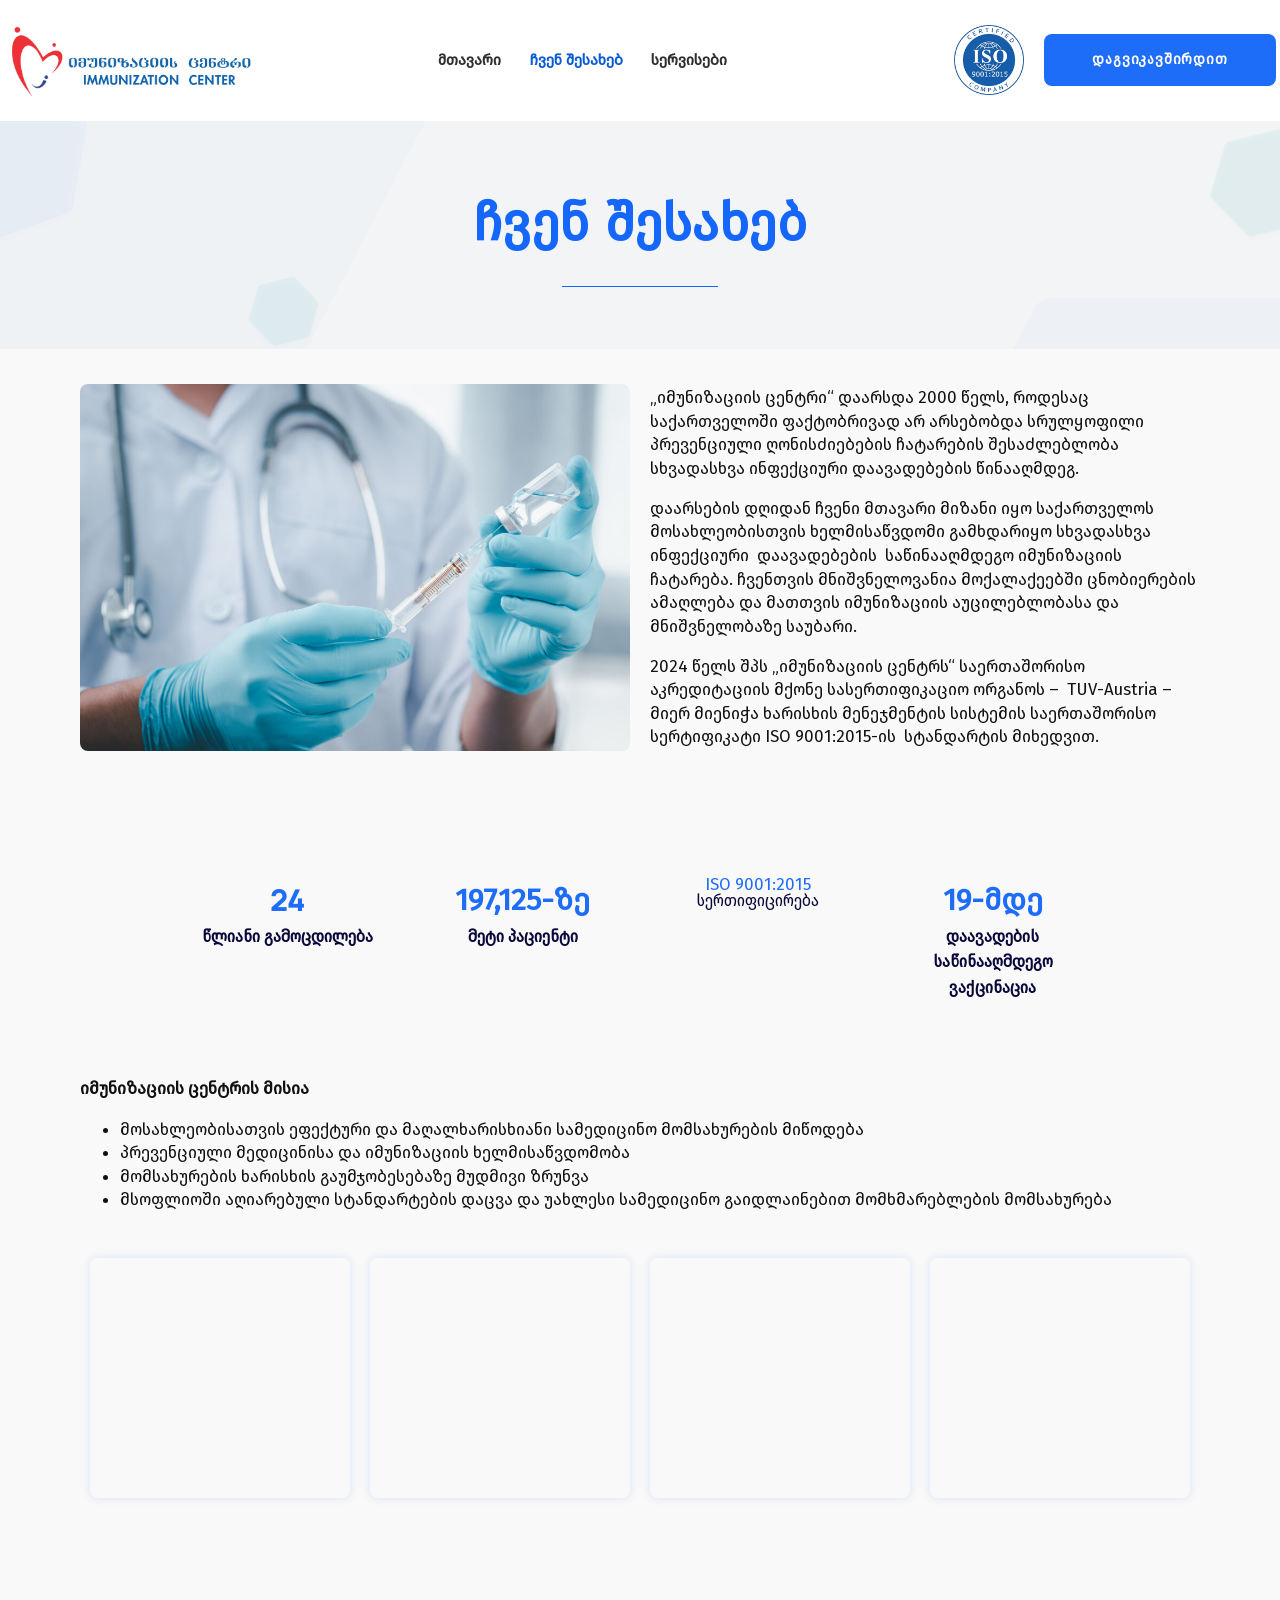
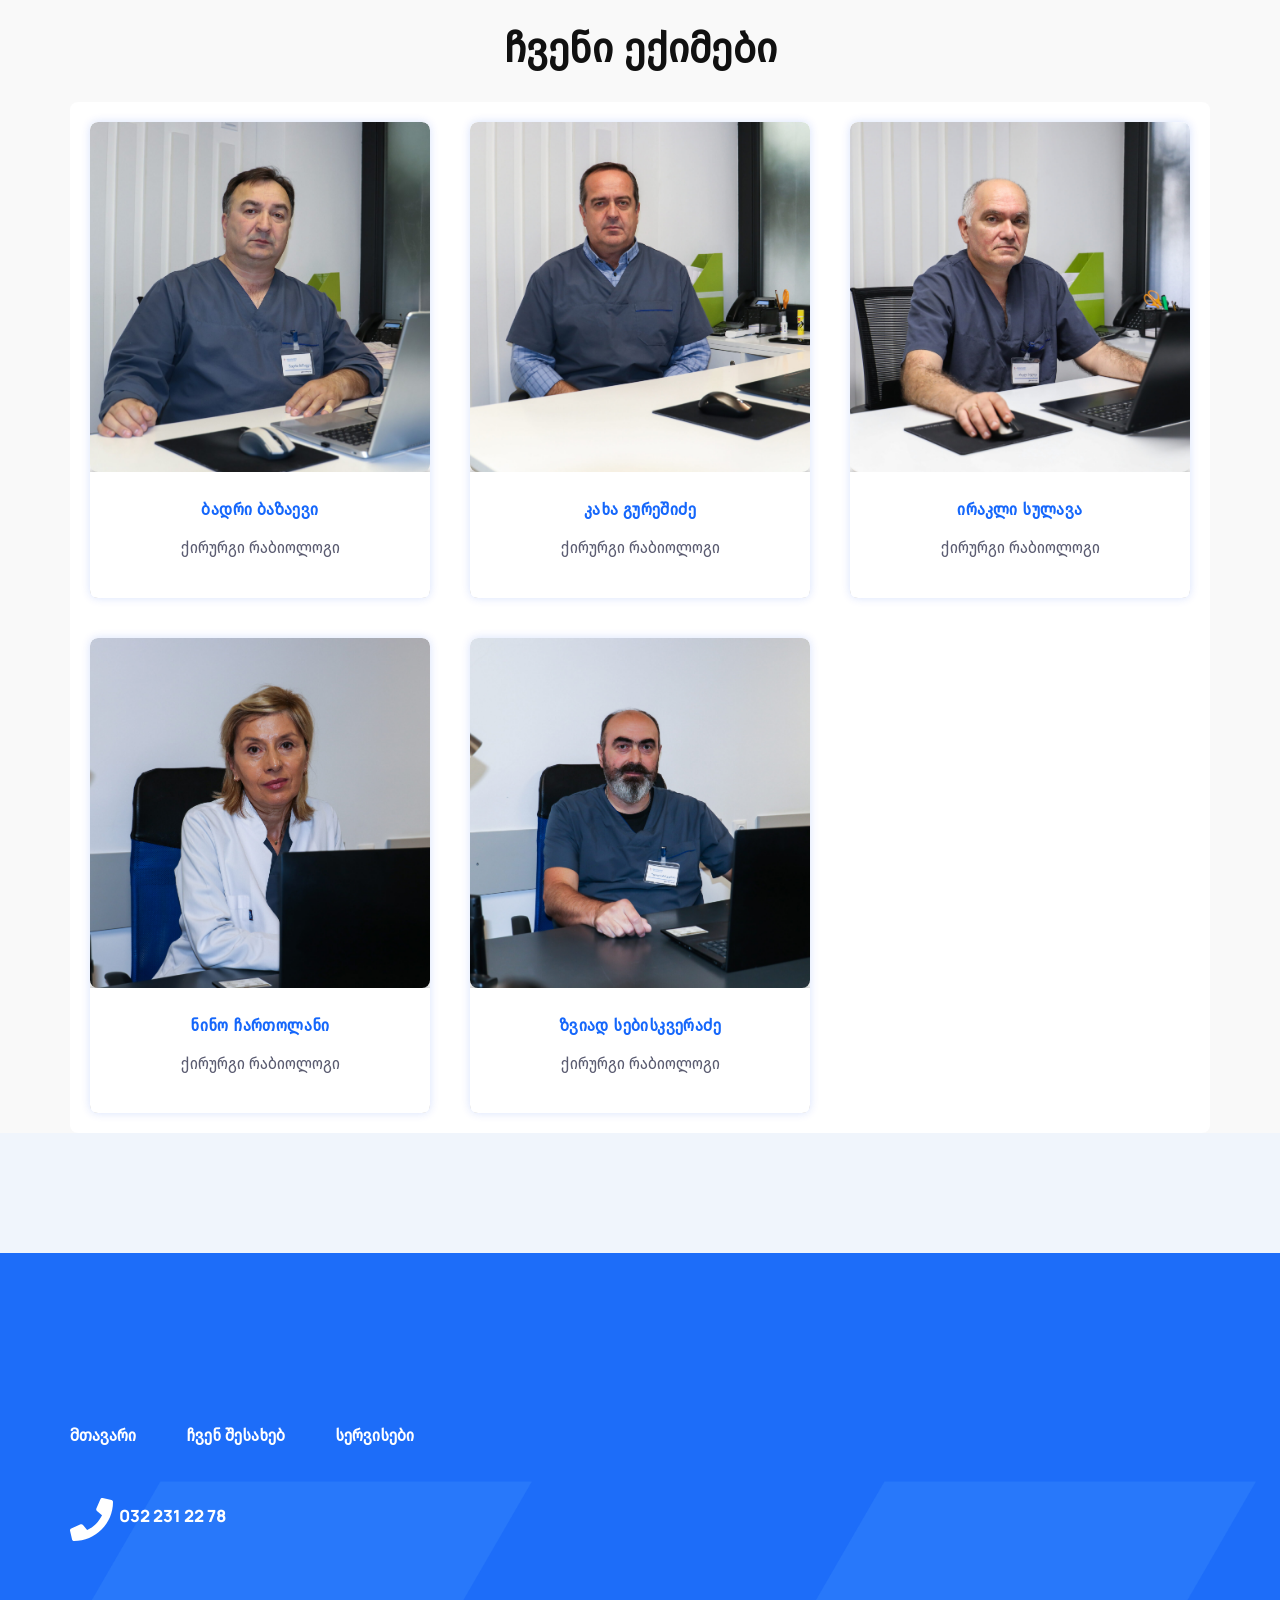
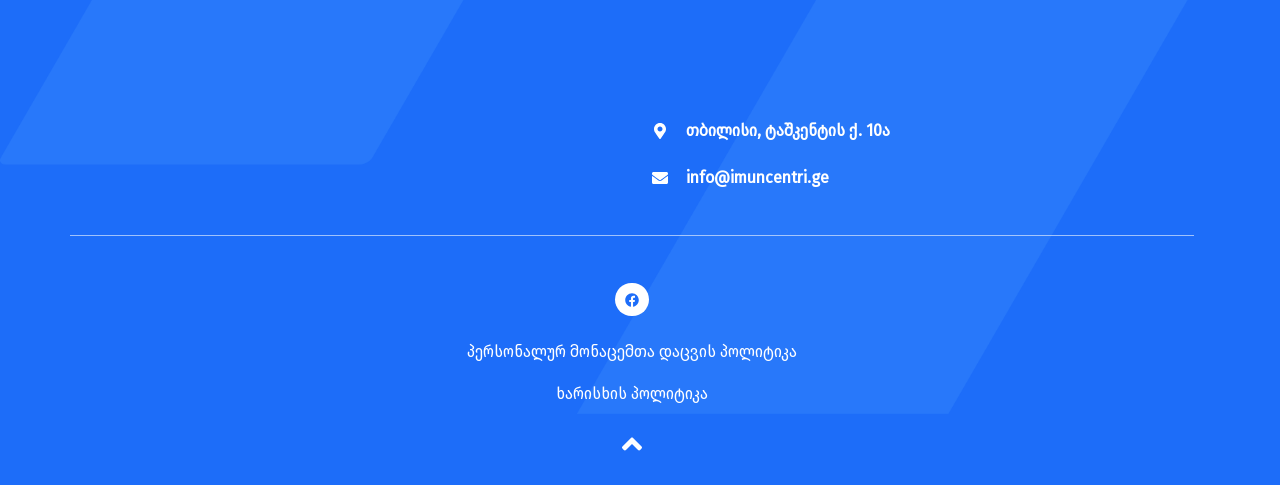
==== commit d328ee47: "Repair the heading outline on all four pages Read out of the rendered pages first. Elementor styles " ====
--- a/about/index.html
+++ b/about/index.html
@@ -298,11 +298,11 @@
 			<div class="elementor-widget-wrap elementor-element-populated">
 						<div class="elementor-element elementor-element-c3673ae elementor-widget elementor-widget-heading" data-id="c3673ae" data-element_type="widget" data-widget_type="heading.default">
 				<div class="elementor-widget-container">
-			<h3 class="elementor-heading-title elementor-size-default">ISO 9001:2015</h3>		</div>
+			<div class="elementor-heading-title elementor-size-default">ISO 9001:2015</div>		</div>
 				</div>
 				<div class="elementor-element elementor-element-f7659dd elementor-widget elementor-widget-heading" data-id="f7659dd" data-element_type="widget" data-widget_type="heading.default">
 				<div class="elementor-widget-container">
-			<h3 class="elementor-heading-title elementor-size-default">სერთიფიცირება</h3>		</div>
+			<div class="elementor-heading-title elementor-size-default">სერთიფიცირება</div>		</div>
 				</div>
 					</div>
 		</div>
@@ -353,7 +353,7 @@
 			<div class="elementor-flip-box__layer elementor-flip-box__back">
 			<div class="elementor-flip-box__layer__overlay">
 				<div class="elementor-flip-box__layer__inner">
-											<h3 class="elementor-flip-box__layer__title">
+											<h3 class="elementor-flip-box__layer__title" aria-hidden="true">
 							<a href="../services/index.html?popup=popup1" style="color:white">გეგმიური ვაქცინაცია</a>						</h3>
 					
 											<div class="elementor-flip-box__layer__description">
@@ -390,7 +390,7 @@
 			<div class="elementor-flip-box__layer elementor-flip-box__back">
 			<div class="elementor-flip-box__layer__overlay">
 				<div class="elementor-flip-box__layer__inner">
-											<h3 class="elementor-flip-box__layer__title">
+											<h3 class="elementor-flip-box__layer__title" aria-hidden="true">
 							<a href="../services/index.html?popup=popup2" style="color:white;">ანტირაბიული (ცოფი) და ანტიტეტანური იმუნიზაცია</a>						</h3>
 					
 											<div class="elementor-flip-box__layer__description">
@@ -422,7 +422,7 @@
 			<div class="elementor-flip-box__layer elementor-flip-box__back">
 			<div class="elementor-flip-box__layer__overlay">
 				<div class="elementor-flip-box__layer__inner">
-											<h3 class="elementor-flip-box__layer__title">
+											<h3 class="elementor-flip-box__layer__title" aria-hidden="true">
 							<a href="../services/index.html?popup=popup3" style="color:white;">მოგზაურთა ვაქცინაცია</a>						</h3>
 					
 											<div class="elementor-flip-box__layer__description">
@@ -452,7 +452,7 @@
 			<div class="elementor-flip-box__layer elementor-flip-box__back">
 			<div class="elementor-flip-box__layer__overlay">
 				<div class="elementor-flip-box__layer__inner">
-											<h3 class="elementor-flip-box__layer__title">
+											<h3 class="elementor-flip-box__layer__title" aria-hidden="true">
 							<a href="../services/index.html?popup=popup4" style="color:white;">სეზონური გრიპის ვაქცინაცია</a>						</h3>
 					
 											<div class="elementor-flip-box__layer__description">
@@ -501,23 +501,23 @@
                 <div class="eael-filterable-gallery-item-wrap eael-cf-ქირურგი-რაბიოლოგი">
 				<div class="eael-gallery-grid-item"><div class="gallery-item-thumbnail-wrap"><img decoding="async" src="../wp-content/uploads/2024/09/ბადრი-ბაზაევი-scaled.jpg" alt="" class="gallery-item-thumbnail"><div class="gallery-item-caption-wrap card-hover-bg caption-style-hoverer ">
                             <div class="gallery-item-buttons"></div>
-                        </div></div><div class="gallery-item-caption-wrap caption-style-card "><div class="gallery-item-caption-over"><h5 class="fg-item-title">ბადრი ბაზაევი</h5><div class="fg-item-content"><p>ქირურგი რაბიოლოგი</p>
+                        </div></div><div class="gallery-item-caption-wrap caption-style-card "><div class="gallery-item-caption-over"><h3 class="fg-item-title">ბადრი ბაზაევი</h3><div class="fg-item-content"><p>ქირურგი რაბიოლოგი</p>
 </div></div></div></div></div><div class="eael-filterable-gallery-item-wrap eael-cf-ქირურგი-რაბიოლოგი">
 				<div class="eael-gallery-grid-item"><div class="gallery-item-thumbnail-wrap"><img decoding="async" src="../wp-content/uploads/2024/09/კახა-გურეშიძე-scaled.jpg" alt="" class="gallery-item-thumbnail"><div class="gallery-item-caption-wrap card-hover-bg caption-style-hoverer ">
                             <div class="gallery-item-buttons"></div>
-                        </div></div><div class="gallery-item-caption-wrap caption-style-card "><div class="gallery-item-caption-over"><h5 class="fg-item-title">კახა გურეშიძე</h5><div class="fg-item-content"><p>ქირურგი რაბიოლოგი</p>
+                        </div></div><div class="gallery-item-caption-wrap caption-style-card "><div class="gallery-item-caption-over"><h3 class="fg-item-title">კახა გურეშიძე</h3><div class="fg-item-content"><p>ქირურგი რაბიოლოგი</p>
 </div></div></div></div></div><div class="eael-filterable-gallery-item-wrap eael-cf-ქირურგი-რაბიოლოგი">
 				<div class="eael-gallery-grid-item"><div class="gallery-item-thumbnail-wrap"><img decoding="async" src="../wp-content/uploads/2024/09/ირაკლი-სულავა-1-1-scaled.jpg" alt="" class="gallery-item-thumbnail"><div class="gallery-item-caption-wrap card-hover-bg caption-style-hoverer ">
                             <div class="gallery-item-buttons"></div>
-                        </div></div><div class="gallery-item-caption-wrap caption-style-card "><div class="gallery-item-caption-over"><h5 class="fg-item-title">ირაკლი სულავა</h5><div class="fg-item-content"><p>ქირურგი რაბიოლოგი</p>
+                        </div></div><div class="gallery-item-caption-wrap caption-style-card "><div class="gallery-item-caption-over"><h3 class="fg-item-title">ირაკლი სულავა</h3><div class="fg-item-content"><p>ქირურგი რაბიოლოგი</p>
 </div></div></div></div></div><div class="eael-filterable-gallery-item-wrap eael-cf-ქირურგი-რაბიოლოგი">
 				<div class="eael-gallery-grid-item"><div class="gallery-item-thumbnail-wrap"><img decoding="async" src="../wp-content/uploads/2024/09/ნინო-ჩართოლანი-scaled.jpg" alt="" class="gallery-item-thumbnail"><div class="gallery-item-caption-wrap card-hover-bg caption-style-hoverer ">
                             <div class="gallery-item-buttons"></div>
-                        </div></div><div class="gallery-item-caption-wrap caption-style-card "><div class="gallery-item-caption-over"><h5 class="fg-item-title">ნინო ჩართოლანი</h5><div class="fg-item-content"><p>ქირურგი რაბიოლოგი</p>
+                        </div></div><div class="gallery-item-caption-wrap caption-style-card "><div class="gallery-item-caption-over"><h3 class="fg-item-title">ნინო ჩართოლანი</h3><div class="fg-item-content"><p>ქირურგი რაბიოლოგი</p>
 </div></div></div></div></div><div class="eael-filterable-gallery-item-wrap eael-cf-ქირურგი-რაბიოლოგი">
 				<div class="eael-gallery-grid-item"><div class="gallery-item-thumbnail-wrap"><img decoding="async" src="../wp-content/uploads/2024/09/ზვიადი-სებისკვერაძე-scaled.jpg" alt="" class="gallery-item-thumbnail"><div class="gallery-item-caption-wrap card-hover-bg caption-style-hoverer ">
                             <div class="gallery-item-buttons"></div>
-                        </div></div><div class="gallery-item-caption-wrap caption-style-card "><div class="gallery-item-caption-over"><h5 class="fg-item-title">ზვიად სებისკვერაძე</h5><div class="fg-item-content"><p>ქირურგი რაბიოლოგი</p>
+                        </div></div><div class="gallery-item-caption-wrap caption-style-card "><div class="gallery-item-caption-over"><h3 class="fg-item-title">ზვიად სებისკვერაძე</h3><div class="fg-item-content"><p>ქირურგი რაბიოლოგი</p>
 </div></div></div></div></div>            </div>
             
                     </div>
@@ -583,10 +583,10 @@
 			
 						<div class="elementor-icon-box-content">
 
-									<h4 class="elementor-icon-box-title">
+									<div class="elementor-icon-box-title">
 						<span  >
 							&nbsp 032 231 22 78						</span>
-					</h4>
+					</div>
 				
 									<p class="elementor-icon-box-description">
 						
@@ -677,10 +677,10 @@
 			
 						<div class="elementor-icon-box-content">
 
-									<h4 class="elementor-icon-box-title">
+									<div class="elementor-icon-box-title">
 						<a href="../wp-content/uploads/2025/03/პერსონალურ-მონაცემთა-დაცვის-პოლიტიკა.pdf" target="_blank" >
 							პერსონალურ მონაცემთა დაცვის პოლიტიკა						</a>
-					</h4>
+					</div>
 				
 									<p class="elementor-icon-box-description">
 						
@@ -699,10 +699,10 @@
 			
 						<div class="elementor-icon-box-content">
 
-									<h4 class="elementor-icon-box-title">
+									<div class="elementor-icon-box-title">
 						<a href="../wp-content/uploads/2025/03/ხარისხის-პოლიტიკა-Quality-Policy.pdf" target="_blank" >
 							ხარისხის პოლიტიკა						</a>
-					</h4>
+					</div>
 				
 									<p class="elementor-icon-box-description">
 						
--- a/wp-content/uploads/elementor/css/post-98.css
+++ b/wp-content/uploads/elementor/css/post-98.css
@@ -1 +1 @@
-.elementor-kit-98{--e-global-color-primary:#0A083B;--e-global-color-secondary:#2471FB;--e-global-color-text:#5A5B70;--e-global-color-accent:#387EFA;--e-global-color-6ef4afc:#E8F2FF;--e-global-color-ed1631c:#4D9CFF;--e-global-color-1bf83b3:#19B8AF;--e-global-color-be217c9:#FE5858;--e-global-color-7f864bb:#FFB71A;--e-global-color-4437370:#0047F014;--e-global-color-2e5d642:#FFFFFF;--e-global-color-33b2a8b:#D2D3E5;--e-global-color-33ec445:#9091A8;--e-global-typography-primary-font-family:"Manrope";--e-global-typography-primary-font-weight:900;--e-global-typography-primary-line-height:1.6em;--e-global-typography-secondary-font-family:"Manrope";--e-global-typography-secondary-font-weight:400;--e-global-typography-text-font-family:"Manrope";--e-global-typography-text-font-size:16px;--e-global-typography-text-font-weight:500;--e-global-typography-text-line-height:1.7em;--e-global-typography-accent-font-family:"Manrope";--e-global-typography-accent-font-size:14px;--e-global-typography-accent-font-weight:500;--e-global-typography-02ae20f-font-family:"Manrope";--e-global-typography-02ae20f-font-size:14px;--e-global-typography-02ae20f-font-weight:900;--e-global-typography-02ae20f-text-transform:uppercase;--e-global-typography-02ae20f-line-height:1em;--e-global-typography-02ae20f-letter-spacing:0.8px;--e-global-typography-c1d0e9c-font-size:14px;--e-global-typography-c1d0e9c-font-weight:700;--e-global-typography-c1d0e9c-line-height:1.5em;--e-global-typography-fb91f53-font-family:"Manrope";--e-global-typography-fb91f53-font-size:32px;--e-global-typography-fb91f53-font-weight:900;--e-global-typography-fb91f53-text-transform:lowercase;--e-global-typography-fb91f53-line-height:1.3em;--e-global-typography-fb91f53-letter-spacing:0.4px;--e-global-typography-f4278aa-font-size:12px;--e-global-typography-f4278aa-font-weight:900;--e-global-typography-f4278aa-line-height:1.2em;--e-global-typography-3f9d9ea-font-size:16px;--e-global-typography-3f9d9ea-font-weight:700;--e-global-typography-7b50cee-font-size:18px;--e-global-typography-7b50cee-font-weight:600;--e-global-typography-7b50cee-line-height:1.8em;--e-global-typography-2143828-font-family:"Manrope";--e-global-typography-2143828-font-size:18px;--e-global-typography-2143828-font-weight:900;--e-global-typography-2143828-line-height:1.4em;--e-global-typography-6114480-font-family:"Manrope";--e-global-typography-6114480-font-size:16px;--e-global-typography-6114480-font-weight:900;--e-global-typography-6114480-text-transform:uppercase;--e-global-typography-6114480-line-height:1em;--e-global-typography-6114480-letter-spacing:0.4px;--e-global-typography-f789cfd-font-family:"Manrope";--e-global-typography-f789cfd-font-size:28px;--e-global-typography-f789cfd-font-weight:900;--e-global-typography-f789cfd-line-height:1.6em;--e-global-typography-d460efd-font-family:"Manrope";--e-global-typography-d460efd-font-size:200px;--e-global-typography-d460efd-font-weight:900;line-height:1.4em;}.elementor-kit-98 a{color:var( --e-global-color-secondary );font-family:var( --e-global-typography-primary-font-family ), Sans-serif;font-weight:var( --e-global-typography-primary-font-weight );line-height:var( --e-global-typography-primary-line-height );}.elementor-kit-98 a:hover{color:var( --e-global-color-primary );}.elementor-kit-98 h1{font-family:var( --e-global-typography-primary-font-family ), Sans-serif;font-weight:var( --e-global-typography-primary-font-weight );line-height:var( --e-global-typography-primary-line-height );}.elementor-kit-98 h2{font-family:var( --e-global-typography-primary-font-family ), Sans-serif;font-weight:var( --e-global-typography-primary-font-weight );line-height:var( --e-global-typography-primary-line-height );}.elementor-kit-98 h3{font-family:var( --e-global-typography-primary-font-family ), Sans-serif;font-weight:var( --e-global-typography-primary-font-weight );line-height:var( --e-global-typography-primary-line-height );}.elementor-kit-98 h4{font-family:var( --e-global-typography-primary-font-family ), Sans-serif;font-weight:var( --e-global-typography-primary-font-weight );line-height:var( --e-global-typography-primary-line-height );}.elementor-kit-98 h5{font-family:var( --e-global-typography-primary-font-family ), Sans-serif;font-weight:var( --e-global-typography-primary-font-weight );line-height:var( --e-global-typography-primary-line-height );}.elementor-kit-98 h6{font-family:var( --e-global-typography-primary-font-family ), Sans-serif;font-weight:var( --e-global-typography-primary-font-weight );line-height:var( --e-global-typography-primary-line-height );}.elementor-kit-98 button,.elementor-kit-98 input[type="button"],.elementor-kit-98 input[type="submit"],.elementor-kit-98 .elementor-button{font-family:var( --e-global-typography-02ae20f-font-family ), Sans-serif;font-size:var( --e-global-typography-02ae20f-font-size );font-weight:var( --e-global-typography-02ae20f-font-weight );text-transform:var( --e-global-typography-02ae20f-text-transform );line-height:var( --e-global-typography-02ae20f-line-height );letter-spacing:var( --e-global-typography-02ae20f-letter-spacing );word-spacing:var( --e-global-typography-02ae20f-word-spacing );color:var( --e-global-color-2e5d642 );background-color:var( --e-global-color-accent );border-style:solid;border-width:0px 0px 0px 0px;border-radius:8px 8px 8px 8px;padding:19px 48px 19px 48px;}.elementor-kit-98 button:hover,.elementor-kit-98 button:focus,.elementor-kit-98 input[type="button"]:hover,.elementor-kit-98 input[type="button"]:focus,.elementor-kit-98 input[type="submit"]:hover,.elementor-kit-98 input[type="submit"]:focus,.elementor-kit-98 .elementor-button:hover,.elementor-kit-98 .elementor-button:focus{color:var( --e-global-color-2e5d642 );background-color:var( --e-global-color-secondary );border-radius:8px 8px 8px 8px;}.elementor-kit-98 img{border-radius:8px 8px 8px 8px;}.elementor-kit-98 label{color:var( --e-global-color-text );font-size:var( --e-global-typography-f4278aa-font-size );font-weight:var( --e-global-typography-f4278aa-font-weight );line-height:var( --e-global-typography-f4278aa-line-height );letter-spacing:var( --e-global-typography-f4278aa-letter-spacing );word-spacing:var( --e-global-typography-f4278aa-word-spacing );}.elementor-kit-98 input:not([type="button"]):not([type="submit"]),.elementor-kit-98 textarea,.elementor-kit-98 .elementor-field-textual{font-family:var( --e-global-typography-text-font-family ), Sans-serif;font-size:var( --e-global-typography-text-font-size );font-weight:var( --e-global-typography-text-font-weight );line-height:var( --e-global-typography-text-line-height );color:var( --e-global-color-33ec445 );background-color:#FFFFFF17;border-style:solid;border-width:1px 1px 1px 1px;border-color:var( --e-global-color-33b2a8b );border-radius:8px 8px 8px 8px;padding:12px 20px 12px 20px;}.elementor-kit-98 input:focus:not([type="button"]):not([type="submit"]),.elementor-kit-98 textarea:focus,.elementor-kit-98 .elementor-field-textual:focus{color:var( --e-global-color-text );background-color:#FFFFFF0F;}.elementor-section.elementor-section-boxed > .elementor-container{max-width:1140px;}.e-con{--container-max-width:1140px;}.elementor-widget:not(:last-child){margin-block-end:20px;}.elementor-element{--widgets-spacing:20px 20px;}{}h1.entry-title{display:var(--page-title-display);}.elementor-kit-98 e-page-transition{background-color:#FFBC7D;}@media(max-width:1024px){.elementor-kit-98 a{line-height:var( --e-global-typography-primary-line-height );}.elementor-kit-98 h1{line-height:var( --e-global-typography-primary-line-height );}.elementor-kit-98 h2{line-height:var( --e-global-typography-primary-line-height );}.elementor-kit-98 h3{line-height:var( --e-global-typography-primary-line-height );}.elementor-kit-98 h4{line-height:var( --e-global-typography-primary-line-height );}.elementor-kit-98 h5{line-height:var( --e-global-typography-primary-line-height );}.elementor-kit-98 h6{line-height:var( --e-global-typography-primary-line-height );}.elementor-kit-98 button,.elementor-kit-98 input[type="button"],.elementor-kit-98 input[type="submit"],.elementor-kit-98 .elementor-button{font-size:var( --e-global-typography-02ae20f-font-size );line-height:var( --e-global-typography-02ae20f-line-height );letter-spacing:var( --e-global-typography-02ae20f-letter-spacing );word-spacing:var( --e-global-typography-02ae20f-word-spacing );}.elementor-kit-98 label{font-size:var( --e-global-typography-f4278aa-font-size );line-height:var( --e-global-typography-f4278aa-line-height );letter-spacing:var( --e-global-typography-f4278aa-letter-spacing );word-spacing:var( --e-global-typography-f4278aa-word-spacing );}.elementor-kit-98 input:not([type="button"]):not([type="submit"]),.elementor-kit-98 textarea,.elementor-kit-98 .elementor-field-textual{font-size:var( --e-global-typography-text-font-size );line-height:var( --e-global-typography-text-line-height );}.elementor-section.elementor-section-boxed > .elementor-container{max-width:1024px;}.e-con{--container-max-width:1024px;}}@media(max-width:767px){.elementor-kit-98{--e-global-typography-primary-line-height:1.4em;--e-global-typography-02ae20f-line-height:1.4em;}.elementor-kit-98 a{line-height:var( --e-global-typography-primary-line-height );}.elementor-kit-98 h1{line-height:var( --e-global-typography-primary-line-height );}.elementor-kit-98 h2{line-height:var( --e-global-typography-primary-line-height );}.elementor-kit-98 h3{line-height:var( --e-global-typography-primary-line-height );}.elementor-kit-98 h4{line-height:var( --e-global-typography-primary-line-height );}.elementor-kit-98 h5{line-height:var( --e-global-typography-primary-line-height );}.elementor-kit-98 h6{line-height:var( --e-global-typography-primary-line-height );}.elementor-kit-98 button,.elementor-kit-98 input[type="button"],.elementor-kit-98 input[type="submit"],.elementor-kit-98 .elementor-button{font-size:var( --e-global-typography-02ae20f-font-size );line-height:var( --e-global-typography-02ae20f-line-height );letter-spacing:var( --e-global-typography-02ae20f-letter-spacing );word-spacing:var( --e-global-typography-02ae20f-word-spacing );}.elementor-kit-98 label{font-size:var( --e-global-typography-f4278aa-font-size );line-height:var( --e-global-typography-f4278aa-line-height );letter-spacing:var( --e-global-typography-f4278aa-letter-spacing );word-spacing:var( --e-global-typography-f4278aa-word-spacing );}.elementor-kit-98 input:not([type="button"]):not([type="submit"]),.elementor-kit-98 textarea,.elementor-kit-98 .elementor-field-textual{font-size:var( --e-global-typography-text-font-size );line-height:var( --e-global-typography-text-line-height );}.elementor-section.elementor-section-boxed > .elementor-container{max-width:767px;}.e-con{--container-max-width:767px;}}+.elementor-kit-98{--e-global-color-primary:#0A083B;--e-global-color-secondary:#1567FB;--e-global-color-text:#5A5B70;--e-global-color-accent:#1D6DF9;--e-global-color-6ef4afc:#E8F2FF;--e-global-color-ed1631c:#3E94FF;--e-global-color-1bf83b3:#12847D;--e-global-color-be217c9:#FE5858;--e-global-color-7f864bb:#FFB71A;--e-global-color-4437370:#0047F014;--e-global-color-2e5d642:#FFFFFF;--e-global-color-33b2a8b:#D2D3E5;--e-global-color-33ec445:#9091A8;--e-global-typography-primary-font-family:"Manrope";--e-global-typography-primary-font-weight:900;--e-global-typography-primary-line-height:1.6em;--e-global-typography-secondary-font-family:"Manrope";--e-global-typography-secondary-font-weight:400;--e-global-typography-text-font-family:"Manrope";--e-global-typography-text-font-size:16px;--e-global-typography-text-font-weight:500;--e-global-typography-text-line-height:1.7em;--e-global-typography-accent-font-family:"Manrope";--e-global-typography-accent-font-size:14px;--e-global-typography-accent-font-weight:500;--e-global-typography-02ae20f-font-family:"Manrope";--e-global-typography-02ae20f-font-size:14px;--e-global-typography-02ae20f-font-weight:900;--e-global-typography-02ae20f-text-transform:uppercase;--e-global-typography-02ae20f-line-height:1em;--e-global-typography-02ae20f-letter-spacing:0.8px;--e-global-typography-c1d0e9c-font-size:14px;--e-global-typography-c1d0e9c-font-weight:700;--e-global-typography-c1d0e9c-line-height:1.5em;--e-global-typography-fb91f53-font-family:"Manrope";--e-global-typography-fb91f53-font-size:32px;--e-global-typography-fb91f53-font-weight:900;--e-global-typography-fb91f53-text-transform:lowercase;--e-global-typography-fb91f53-line-height:1.3em;--e-global-typography-fb91f53-letter-spacing:0.4px;--e-global-typography-f4278aa-font-size:12px;--e-global-typography-f4278aa-font-weight:900;--e-global-typography-f4278aa-line-height:1.2em;--e-global-typography-3f9d9ea-font-size:16px;--e-global-typography-3f9d9ea-font-weight:700;--e-global-typography-7b50cee-font-size:18px;--e-global-typography-7b50cee-font-weight:600;--e-global-typography-7b50cee-line-height:1.8em;--e-global-typography-2143828-font-family:"Manrope";--e-global-typography-2143828-font-size:18px;--e-global-typography-2143828-font-weight:900;--e-global-typography-2143828-line-height:1.4em;--e-global-typography-6114480-font-family:"Manrope";--e-global-typography-6114480-font-size:16px;--e-global-typography-6114480-font-weight:900;--e-global-typography-6114480-text-transform:uppercase;--e-global-typography-6114480-line-height:1em;--e-global-typography-6114480-letter-spacing:0.4px;--e-global-typography-f789cfd-font-family:"Manrope";--e-global-typography-f789cfd-font-size:28px;--e-global-typography-f789cfd-font-weight:900;--e-global-typography-f789cfd-line-height:1.6em;--e-global-typography-d460efd-font-family:"Manrope";--e-global-typography-d460efd-font-size:200px;--e-global-typography-d460efd-font-weight:900;line-height:1.4em;}.elementor-kit-98 a{color:var( --e-global-color-secondary );font-family:var( --e-global-typography-primary-font-family ), Sans-serif;font-weight:var( --e-global-typography-primary-font-weight );line-height:var( --e-global-typography-primary-line-height );}.elementor-kit-98 a:hover{color:var( --e-global-color-primary );}.elementor-kit-98 h1{font-family:var( --e-global-typography-primary-font-family ), Sans-serif;font-weight:var( --e-global-typography-primary-font-weight );line-height:var( --e-global-typography-primary-line-height );}.elementor-kit-98 h2{font-family:var( --e-global-typography-primary-font-family ), Sans-serif;font-weight:var( --e-global-typography-primary-font-weight );line-height:var( --e-global-typography-primary-line-height );}.elementor-kit-98 h3{font-family:var( --e-global-typography-primary-font-family ), Sans-serif;font-weight:var( --e-global-typography-primary-font-weight );line-height:var( --e-global-typography-primary-line-height );}.elementor-kit-98 h4{font-family:var( --e-global-typography-primary-font-family ), Sans-serif;font-weight:var( --e-global-typography-primary-font-weight );line-height:var( --e-global-typography-primary-line-height );}.elementor-kit-98 h5{font-family:var( --e-global-typography-primary-font-family ), Sans-serif;font-weight:var( --e-global-typography-primary-font-weight );line-height:var( --e-global-typography-primary-line-height );}.elementor-kit-98 h6{font-family:var( --e-global-typography-primary-font-family ), Sans-serif;font-weight:var( --e-global-typography-primary-font-weight );line-height:var( --e-global-typography-primary-line-height );}.elementor-kit-98 button,.elementor-kit-98 input[type="button"],.elementor-kit-98 input[type="submit"],.elementor-kit-98 .elementor-button{font-family:var( --e-global-typography-02ae20f-font-family ), Sans-serif;font-size:var( --e-global-typography-02ae20f-font-size );font-weight:var( --e-global-typography-02ae20f-font-weight );text-transform:var( --e-global-typography-02ae20f-text-transform );line-height:var( --e-global-typography-02ae20f-line-height );letter-spacing:var( --e-global-typography-02ae20f-letter-spacing );word-spacing:var( --e-global-typography-02ae20f-word-spacing );color:var( --e-global-color-2e5d642 );background-color:var( --e-global-color-accent );border-style:solid;border-width:0px 0px 0px 0px;border-radius:8px 8px 8px 8px;padding:19px 48px 19px 48px;}.elementor-kit-98 button:hover,.elementor-kit-98 button:focus,.elementor-kit-98 input[type="button"]:hover,.elementor-kit-98 input[type="button"]:focus,.elementor-kit-98 input[type="submit"]:hover,.elementor-kit-98 input[type="submit"]:focus,.elementor-kit-98 .elementor-button:hover,.elementor-kit-98 .elementor-button:focus{color:var( --e-global-color-2e5d642 );background-color:var( --e-global-color-secondary );border-radius:8px 8px 8px 8px;}.elementor-kit-98 img{border-radius:8px 8px 8px 8px;}.elementor-kit-98 label{color:var( --e-global-color-text );font-size:var( --e-global-typography-f4278aa-font-size );font-weight:var( --e-global-typography-f4278aa-font-weight );line-height:var( --e-global-typography-f4278aa-line-height );letter-spacing:var( --e-global-typography-f4278aa-letter-spacing );word-spacing:var( --e-global-typography-f4278aa-word-spacing );}.elementor-kit-98 input:not([type="button"]):not([type="submit"]),.elementor-kit-98 textarea,.elementor-kit-98 .elementor-field-textual{font-family:var( --e-global-typography-text-font-family ), Sans-serif;font-size:var( --e-global-typography-text-font-size );font-weight:var( --e-global-typography-text-font-weight );line-height:var( --e-global-typography-text-line-height );color:var( --e-global-color-33ec445 );background-color:#FFFFFF17;border-style:solid;border-width:1px 1px 1px 1px;border-color:var( --e-global-color-33b2a8b );border-radius:8px 8px 8px 8px;padding:12px 20px 12px 20px;}.elementor-kit-98 input:focus:not([type="button"]):not([type="submit"]),.elementor-kit-98 textarea:focus,.elementor-kit-98 .elementor-field-textual:focus{color:var( --e-global-color-text );background-color:#FFFFFF0F;}.elementor-section.elementor-section-boxed > .elementor-container{max-width:1140px;}.e-con{--container-max-width:1140px;}.elementor-widget:not(:last-child){margin-block-end:20px;}.elementor-element{--widgets-spacing:20px 20px;}{}h1.entry-title{display:var(--page-title-display);}.elementor-kit-98 e-page-transition{background-color:#FFBC7D;}@media(max-width:1024px){.elementor-kit-98 a{line-height:var( --e-global-typography-primary-line-height );}.elementor-kit-98 h1{line-height:var( --e-global-typography-primary-line-height );}.elementor-kit-98 h2{line-height:var( --e-global-typography-primary-line-height );}.elementor-kit-98 h3{line-height:var( --e-global-typography-primary-line-height );}.elementor-kit-98 h4{line-height:var( --e-global-typography-primary-line-height );}.elementor-kit-98 h5{line-height:var( --e-global-typography-primary-line-height );}.elementor-kit-98 h6{line-height:var( --e-global-typography-primary-line-height );}.elementor-kit-98 button,.elementor-kit-98 input[type="button"],.elementor-kit-98 input[type="submit"],.elementor-kit-98 .elementor-button{font-size:var( --e-global-typography-02ae20f-font-size );line-height:var( --e-global-typography-02ae20f-line-height );letter-spacing:var( --e-global-typography-02ae20f-letter-spacing );word-spacing:var( --e-global-typography-02ae20f-word-spacing );}.elementor-kit-98 label{font-size:var( --e-global-typography-f4278aa-font-size );line-height:var( --e-global-typography-f4278aa-line-height );letter-spacing:var( --e-global-typography-f4278aa-letter-spacing );word-spacing:var( --e-global-typography-f4278aa-word-spacing );}.elementor-kit-98 input:not([type="button"]):not([type="submit"]),.elementor-kit-98 textarea,.elementor-kit-98 .elementor-field-textual{font-size:var( --e-global-typography-text-font-size );line-height:var( --e-global-typography-text-line-height );}.elementor-section.elementor-section-boxed > .elementor-container{max-width:1024px;}.e-con{--container-max-width:1024px;}}@media(max-width:767px){.elementor-kit-98{--e-global-typography-primary-line-height:1.4em;--e-global-typography-02ae20f-line-height:1.4em;}.elementor-kit-98 a{line-height:var( --e-global-typography-primary-line-height );}.elementor-kit-98 h1{line-height:var( --e-global-typography-primary-line-height );}.elementor-kit-98 h2{line-height:var( --e-global-typography-primary-line-height );}.elementor-kit-98 h3{line-height:var( --e-global-typography-primary-line-height );}.elementor-kit-98 h4{line-height:var( --e-global-typography-primary-line-height );}.elementor-kit-98 h5{line-height:var( --e-global-typography-primary-line-height );}.elementor-kit-98 h6{line-height:var( --e-global-typography-primary-line-height );}.elementor-kit-98 button,.elementor-kit-98 input[type="button"],.elementor-kit-98 input[type="submit"],.elementor-kit-98 .elementor-button{font-size:var( --e-global-typography-02ae20f-font-size );line-height:var( --e-global-typography-02ae20f-line-height );letter-spacing:var( --e-global-typography-02ae20f-letter-spacing );word-spacing:var( --e-global-typography-02ae20f-word-spacing );}.elementor-kit-98 label{font-size:var( --e-global-typography-f4278aa-font-size );line-height:var( --e-global-typography-f4278aa-line-height );letter-spacing:var( --e-global-typography-f4278aa-letter-spacing );word-spacing:var( --e-global-typography-f4278aa-word-spacing );}.elementor-kit-98 input:not([type="button"]):not([type="submit"]),.elementor-kit-98 textarea,.elementor-kit-98 .elementor-field-textual{font-size:var( --e-global-typography-text-font-size );line-height:var( --e-global-typography-text-line-height );}.elementor-section.elementor-section-boxed > .elementor-container{max-width:767px;}.e-con{--container-max-width:767px;}}
--- a/wp-content/uploads/elementor/css/post-346.css
+++ b/wp-content/uploads/elementor/css/post-346.css
@@ -1 +1 @@
-.elementor-346 .elementor-element.elementor-element-1e3e3e6f:not(.elementor-motion-effects-element-type-background), .elementor-346 .elementor-element.elementor-element-1e3e3e6f > .elementor-motion-effects-container > .elementor-motion-effects-layer{background-image:url("../../2024/05/Pagetitle.png");background-position:center center;background-repeat:no-repeat;background-size:cover;}.elementor-346 .elementor-element.elementor-element-1e3e3e6f > .elementor-background-overlay{background-color:var( --e-global-color-6ef4afc );background-image:url("../../../plugins/elementor/assets/images/placeholder.png");background-position:bottom left;background-repeat:no-repeat;background-size:cover;opacity:0.8;transition:background 0.3s, border-radius 0.3s, opacity 0.3s;}.elementor-346 .elementor-element.elementor-element-1e3e3e6f{transition:background 0.3s, border 0.3s, border-radius 0.3s, box-shadow 0.3s;padding:50px 0px 50px 0px;}.elementor-346 .elementor-element.elementor-element-c15394e{text-align:center;}.elementor-346 .elementor-element.elementor-element-c15394e .elementor-heading-title{color:var( --e-global-color-secondary );}.elementor-346 .elementor-element.elementor-element-24e83a43{--divider-border-style:solid;--divider-color:var( --e-global-color-secondary );--divider-border-width:1px;}.elementor-346 .elementor-element.elementor-element-24e83a43 .elementor-divider-separator{width:14%;margin:0 auto;margin-center:0;}.elementor-346 .elementor-element.elementor-element-24e83a43 .elementor-divider{text-align:center;padding-block-start:2px;padding-block-end:2px;}.elementor-346 .elementor-element.elementor-element-351b9b5{--display:flex;--flex-direction:row;--container-widget-width:initial;--container-widget-height:100%;--container-widget-flex-grow:1;--container-widget-align-self:stretch;--gap:0px 0px;--background-transition:0.3s;}.elementor-346 .elementor-element.elementor-element-48c6777{--display:flex;--flex-direction:column;--container-widget-width:100%;--container-widget-height:initial;--container-widget-flex-grow:0;--container-widget-align-self:initial;--justify-content:center;--background-transition:0.3s;}.elementor-346 .elementor-element.elementor-element-a8f371a{--display:flex;--flex-direction:column;--container-widget-width:100%;--container-widget-height:initial;--container-widget-flex-grow:0;--container-widget-align-self:initial;--background-transition:0.3s;}.elementor-346 .elementor-element.elementor-element-ae3b4d8{text-align:left;}.elementor-346 .elementor-element.elementor-element-ae3b4d8 > .elementor-widget-container{margin:0px 0px 0px 0px;}.elementor-346 .elementor-element.elementor-element-772cda1d{margin-top:80px;margin-bottom:80px;}.elementor-346 .elementor-element.elementor-element-292627dc{margin-top:0px;margin-bottom:0px;padding:0px 100px 40px 100px;}.elementor-346 .elementor-element.elementor-element-7eb40160 > .elementor-widget-wrap > .elementor-widget:not(.elementor-widget__width-auto):not(.elementor-widget__width-initial):not(:last-child):not(.elementor-absolute){margin-bottom:0px;}.elementor-346 .elementor-element.elementor-element-460ec01c .elementor-counter-title{justify-content:center;color:#0A083B;font-family:"firago", Sans-serif;font-size:16px;font-weight:700;line-height:1.6em;}.elementor-346 .elementor-element.elementor-element-460ec01c .elementor-counter-number-wrapper{color:var( --e-global-color-accent );font-family:"Manrope", Sans-serif;font-size:30px;font-weight:900;line-height:1.6em;}.elementor-346 .elementor-element.elementor-element-460ec01c > .elementor-widget-container{margin:0px 20px 0px 20px;}.elementor-346 .elementor-element.elementor-element-1b1a57d5 > .elementor-widget-wrap > .elementor-widget:not(.elementor-widget__width-auto):not(.elementor-widget__width-initial):not(:last-child):not(.elementor-absolute){margin-bottom:0px;}.elementor-346 .elementor-element.elementor-element-2fc5bd84 .elementor-counter-title{justify-content:center;color:var( --e-global-color-primary );font-family:"firago", Sans-serif;font-size:16px;font-weight:700;line-height:1.6em;}.elementor-346 .elementor-element.elementor-element-2fc5bd84 .elementor-counter-number-wrapper{color:#387EFA;font-family:"firago", Sans-serif;font-size:30px;font-weight:900;line-height:1.6em;}.elementor-346 .elementor-element.elementor-element-2fc5bd84 > .elementor-widget-container{margin:0px 20px 0px 20px;}.elementor-346 .elementor-element.elementor-element-238a3416 > .elementor-widget-wrap > .elementor-widget:not(.elementor-widget__width-auto):not(.elementor-widget__width-initial):not(:last-child):not(.elementor-absolute){margin-bottom:0px;}.elementor-346 .elementor-element.elementor-element-c3673ae{text-align:center;}.elementor-346 .elementor-element.elementor-element-c3673ae .elementor-heading-title{color:#387EFA;}.elementor-346 .elementor-element.elementor-element-f7659dd{text-align:center;}.elementor-346 .elementor-element.elementor-element-f7659dd .elementor-heading-title{color:#0A083B;font-family:"firago", Sans-serif;font-size:16px;}.elementor-346 .elementor-element.elementor-element-cd483a9 > .elementor-widget-wrap > .elementor-widget:not(.elementor-widget__width-auto):not(.elementor-widget__width-initial):not(:last-child):not(.elementor-absolute){margin-bottom:0px;}.elementor-346 .elementor-element.elementor-element-5b14d43 .elementor-counter-title{justify-content:center;color:var( --e-global-color-primary );font-family:"firago", Sans-serif;font-size:16px;font-weight:700;line-height:1.6em;}.elementor-346 .elementor-element.elementor-element-5b14d43 .elementor-counter-number-wrapper{color:var( --e-global-color-accent );font-family:"firago", Sans-serif;font-size:30px;font-weight:900;line-height:1.6em;}.elementor-346 .elementor-element.elementor-element-5b14d43 > .elementor-widget-container{margin:0px 20px 0px 20px;}.elementor-346 .elementor-element.elementor-element-7e99b5e{--display:flex;--background-transition:0.3s;}.elementor-346 .elementor-element.elementor-element-b8a6d90{--display:grid;--e-con-grid-template-columns:repeat(4, 1fr);--e-con-grid-template-rows:repeat(1, 1fr);--grid-auto-flow:row;--background-transition:0.3s;}.elementor-346 .elementor-element.elementor-element-706b2c9 .elementor-flip-box__front{background-color:#FFFFFF;}.elementor-346 .elementor-element.elementor-element-706b2c9 .elementor-flip-box__back{background-color:var( --e-global-color-accent );}.elementor-346 .elementor-element.elementor-element-706b2c9 .elementor-flip-box{height:240px;}.elementor-346 .elementor-element.elementor-element-706b2c9 .elementor-flip-box__layer, .elementor-346 .elementor-element.elementor-element-706b2c9 .elementor-flip-box__layer__overlay{border-radius:8px;}.elementor-346 .elementor-element.elementor-element-706b2c9 .elementor-flip-box__front .elementor-flip-box__layer__overlay{padding:10px 10px 0px 10px;text-align:center;justify-content:flex-start;}.elementor-346 .elementor-element.elementor-element-706b2c9 .elementor-flip-box__front .elementor-flip-box__layer__title{margin-bottom:8px;color:var( --e-global-color-primary );font-family:var( --e-global-typography-2143828-font-family ), Sans-serif;font-size:var( --e-global-typography-2143828-font-size );font-weight:var( --e-global-typography-2143828-font-weight );line-height:var( --e-global-typography-2143828-line-height );letter-spacing:var( --e-global-typography-2143828-letter-spacing );word-spacing:var( --e-global-typography-2143828-word-spacing );}.elementor-346 .elementor-element.elementor-element-706b2c9 .elementor-flip-box__front .elementor-flip-box__layer__description{color:var( --e-global-color-text );font-size:13px;}.elementor-346 .elementor-element.elementor-element-706b2c9 .elementor-flip-box__back .elementor-flip-box__layer__overlay{padding:10px 10px 0px 10px;text-align:center;justify-content:flex-start;}.elementor-346 .elementor-element.elementor-element-706b2c9 .elementor-flip-box__button{margin-center:0;}.elementor-346 .elementor-element.elementor-element-706b2c9 .elementor-flip-box__back .elementor-flip-box__layer__title{margin-bottom:8px;color:#FFFFFF;font-family:var( --e-global-typography-2143828-font-family ), Sans-serif;font-size:var( --e-global-typography-2143828-font-size );font-weight:var( --e-global-typography-2143828-font-weight );line-height:var( --e-global-typography-2143828-line-height );letter-spacing:var( --e-global-typography-2143828-letter-spacing );word-spacing:var( --e-global-typography-2143828-word-spacing );}.elementor-346 .elementor-element.elementor-element-706b2c9 .elementor-flip-box__back .elementor-flip-box__layer__description{font-size:13px;}.elementor-346 .elementor-element.elementor-element-706b2c9 > .elementor-widget-container{margin:0px 0px 0px 0px;border-radius:8px 8px 8px 8px;box-shadow:0px 0px 10px 0px rgba(0, 71.00000000000001, 240.00000000000003, 0.13);}.elementor-346 .elementor-element.elementor-element-8ac5078 .elementor-flip-box__front{background-color:#FFFFFF;}.elementor-346 .elementor-element.elementor-element-8ac5078 .elementor-flip-box__back{background-color:var( --e-global-color-accent );}.elementor-346 .elementor-element.elementor-element-8ac5078 .elementor-flip-box{height:240px;}.elementor-346 .elementor-element.elementor-element-8ac5078 .elementor-flip-box__layer, .elementor-346 .elementor-element.elementor-element-8ac5078 .elementor-flip-box__layer__overlay{border-radius:8px;}.elementor-346 .elementor-element.elementor-element-8ac5078 .elementor-flip-box__front .elementor-flip-box__layer__overlay{padding:10px 10px 0px 10px;text-align:center;justify-content:flex-start;}.elementor-346 .elementor-element.elementor-element-8ac5078 .elementor-flip-box__front .elementor-flip-box__layer__title{margin-bottom:8px;color:var( --e-global-color-primary );font-family:var( --e-global-typography-2143828-font-family ), Sans-serif;font-size:var( --e-global-typography-2143828-font-size );font-weight:var( --e-global-typography-2143828-font-weight );line-height:var( --e-global-typography-2143828-line-height );letter-spacing:var( --e-global-typography-2143828-letter-spacing );word-spacing:var( --e-global-typography-2143828-word-spacing );}.elementor-346 .elementor-element.elementor-element-8ac5078 .elementor-flip-box__front .elementor-flip-box__layer__description{color:var( --e-global-color-text );font-size:13px;}.elementor-346 .elementor-element.elementor-element-8ac5078 .elementor-flip-box__back .elementor-flip-box__layer__overlay{padding:10px 10px 0px 10px;text-align:center;justify-content:flex-start;}.elementor-346 .elementor-element.elementor-element-8ac5078 .elementor-flip-box__button{margin-center:0;}.elementor-346 .elementor-element.elementor-element-8ac5078 .elementor-flip-box__back .elementor-flip-box__layer__title{margin-bottom:8px;color:#FFFFFF;font-family:var( --e-global-typography-2143828-font-family ), Sans-serif;font-size:var( --e-global-typography-2143828-font-size );font-weight:var( --e-global-typography-2143828-font-weight );line-height:var( --e-global-typography-2143828-line-height );letter-spacing:var( --e-global-typography-2143828-letter-spacing );word-spacing:var( --e-global-typography-2143828-word-spacing );}.elementor-346 .elementor-element.elementor-element-8ac5078 .elementor-flip-box__back .elementor-flip-box__layer__description{font-size:13px;}.elementor-346 .elementor-element.elementor-element-8ac5078 > .elementor-widget-container{margin:0px 0px 0px 0px;border-radius:8px 8px 8px 8px;box-shadow:0px 0px 10px 0px rgba(0, 71.00000000000001, 240.00000000000003, 0.13);}.elementor-346 .elementor-element.elementor-element-fae98a1 .elementor-flip-box__front{background-color:#FFFFFF;}.elementor-346 .elementor-element.elementor-element-fae98a1 .elementor-flip-box__back{background-color:var( --e-global-color-accent );}.elementor-346 .elementor-element.elementor-element-fae98a1 .elementor-flip-box{height:240px;}.elementor-346 .elementor-element.elementor-element-fae98a1 .elementor-flip-box__layer, .elementor-346 .elementor-element.elementor-element-fae98a1 .elementor-flip-box__layer__overlay{border-radius:8px;}.elementor-346 .elementor-element.elementor-element-fae98a1 .elementor-flip-box__front .elementor-flip-box__layer__overlay{padding:10px 10px 0px 10px;text-align:center;justify-content:flex-start;}.elementor-346 .elementor-element.elementor-element-fae98a1 .elementor-flip-box__front .elementor-flip-box__layer__title{margin-bottom:8px;color:var( --e-global-color-primary );font-family:var( --e-global-typography-2143828-font-family ), Sans-serif;font-size:var( --e-global-typography-2143828-font-size );font-weight:var( --e-global-typography-2143828-font-weight );line-height:var( --e-global-typography-2143828-line-height );letter-spacing:var( --e-global-typography-2143828-letter-spacing );word-spacing:var( --e-global-typography-2143828-word-spacing );}.elementor-346 .elementor-element.elementor-element-fae98a1 .elementor-flip-box__front .elementor-flip-box__layer__description{color:var( --e-global-color-text );font-size:13px;}.elementor-346 .elementor-element.elementor-element-fae98a1 .elementor-flip-box__back .elementor-flip-box__layer__overlay{padding:10px 10px 0px 10px;text-align:center;justify-content:flex-start;}.elementor-346 .elementor-element.elementor-element-fae98a1 .elementor-flip-box__button{margin-center:0;}.elementor-346 .elementor-element.elementor-element-fae98a1 .elementor-flip-box__back .elementor-flip-box__layer__title{margin-bottom:8px;color:#FFFFFF;font-family:var( --e-global-typography-2143828-font-family ), Sans-serif;font-size:var( --e-global-typography-2143828-font-size );font-weight:var( --e-global-typography-2143828-font-weight );line-height:var( --e-global-typography-2143828-line-height );letter-spacing:var( --e-global-typography-2143828-letter-spacing );word-spacing:var( --e-global-typography-2143828-word-spacing );}.elementor-346 .elementor-element.elementor-element-fae98a1 .elementor-flip-box__back .elementor-flip-box__layer__description{font-size:13px;}.elementor-346 .elementor-element.elementor-element-fae98a1 > .elementor-widget-container{margin:0px 0px 0px 0px;border-radius:8px 8px 8px 8px;box-shadow:0px 0px 10px 0px rgba(0, 71.00000000000001, 240.00000000000003, 0.13);}.elementor-346 .elementor-element.elementor-element-e8482b1 .elementor-flip-box__front{background-color:#FFFFFF;}.elementor-346 .elementor-element.elementor-element-e8482b1 .elementor-flip-box__back{background-color:var( --e-global-color-accent );}.elementor-346 .elementor-element.elementor-element-e8482b1 .elementor-flip-box{height:240px;}.elementor-346 .elementor-element.elementor-element-e8482b1 .elementor-flip-box__layer, .elementor-346 .elementor-element.elementor-element-e8482b1 .elementor-flip-box__layer__overlay{border-radius:8px;}.elementor-346 .elementor-element.elementor-element-e8482b1 .elementor-flip-box__front .elementor-flip-box__layer__overlay{padding:10px 10px 0px 10px;text-align:center;justify-content:flex-start;}.elementor-346 .elementor-element.elementor-element-e8482b1 .elementor-flip-box__front .elementor-flip-box__layer__title{margin-bottom:8px;color:var( --e-global-color-primary );font-family:var( --e-global-typography-2143828-font-family ), Sans-serif;font-size:var( --e-global-typography-2143828-font-size );font-weight:var( --e-global-typography-2143828-font-weight );line-height:var( --e-global-typography-2143828-line-height );letter-spacing:var( --e-global-typography-2143828-letter-spacing );word-spacing:var( --e-global-typography-2143828-word-spacing );}.elementor-346 .elementor-element.elementor-element-e8482b1 .elementor-flip-box__front .elementor-flip-box__layer__description{color:var( --e-global-color-text );font-size:13px;}.elementor-346 .elementor-element.elementor-element-e8482b1 .elementor-flip-box__back .elementor-flip-box__layer__overlay{padding:10px 10px 0px 10px;text-align:center;justify-content:flex-start;}.elementor-346 .elementor-element.elementor-element-e8482b1 .elementor-flip-box__button{margin-center:0;}.elementor-346 .elementor-element.elementor-element-e8482b1 .elementor-flip-box__back .elementor-flip-box__layer__title{margin-bottom:8px;color:#FFFFFF;font-family:var( --e-global-typography-2143828-font-family ), Sans-serif;font-size:var( --e-global-typography-2143828-font-size );font-weight:var( --e-global-typography-2143828-font-weight );line-height:var( --e-global-typography-2143828-line-height );letter-spacing:var( --e-global-typography-2143828-letter-spacing );word-spacing:var( --e-global-typography-2143828-word-spacing );}.elementor-346 .elementor-element.elementor-element-e8482b1 .elementor-flip-box__back .elementor-flip-box__layer__description{font-size:13px;}.elementor-346 .elementor-element.elementor-element-e8482b1 > .elementor-widget-container{margin:0px 0px 0px 0px;border-radius:8px 8px 8px 8px;box-shadow:0px 0px 10px 0px rgba(0, 71.00000000000001, 240.00000000000003, 0.13);}.elementor-346 .elementor-element.elementor-element-4649bd85{text-align:center;}.elementor-346 .elementor-element.elementor-element-195e5781{margin-top:100px;margin-bottom:0px;}.elementor-346 .elementor-element.elementor-element-13615e22{text-align:center;}.elementor-346 .elementor-element.elementor-element-3f4a69a5{text-align:center;}.elementor-346 .elementor-element.elementor-element-3f4a69a5 > .elementor-widget-container{margin:0px 200px 0px 200px;}.elementor-346 .elementor-element.elementor-element-5acef72e .eael-filterable-gallery-item-wrap .eael-gallery-grid-item .gallery-item-thumbnail-wrap{height:350px;}.elementor-346 .elementor-element.elementor-element-5acef72e .eael-filter-gallery-wrapper{background-color:#fff;border-radius:8px;}.elementor-346 .elementor-element.elementor-element-5acef72e .eael-filter-gallery-control ul li.control{font-family:var( --e-global-typography-primary-font-family ), Sans-serif;font-weight:var( --e-global-typography-primary-font-weight );line-height:var( --e-global-typography-primary-line-height );color:var( --e-global-color-primary );background:#02010100;}.elementor-346 .elementor-element.elementor-element-5acef72e .eael-filter-gallery-control ul > li.control{border-radius:8px;}.elementor-346 .elementor-element.elementor-element-5acef72e .eael-filter-gallery-control ul li.active{color:var( --e-global-color-secondary );}.elementor-346 .elementor-element.elementor-element-5acef72e .eael-filter-gallery-control ul li.control.active{background:#33333300;border-radius:0px;}.elementor-346 .elementor-element.elementor-element-5acef72e .eael-filterable-gallery-item-wrap .eael-gallery-grid-item{margin:20px 20px 20px 20px;border-radius:8px;box-shadow:0px 0px 10px 0px rgba(0.000015922214666730383, 71.00001121189285, 240.00000000000003, 0.16);}.elementor-346 .elementor-element.elementor-element-5acef72e .gallery-item-caption-wrap.card-hover-bg{background-color:#0000007A;}.elementor-346 .elementor-element.elementor-element-5acef72e .video-popup-bg{background-color:rgba(0, 0, 0, .7);}.elementor-346 .elementor-element.elementor-element-5acef72e .video-popup:hover > img{transform:scale(1.1);}.elementor-346 .elementor-element.elementor-element-5acef72e .eael-filterable-gallery-item-wrap .gallery-item-caption-wrap.caption-style-card{background-color:var( --e-global-color-2e5d642 );padding:20px 20px 20px 20px;}.elementor-346 .elementor-element.elementor-element-5acef72e .fg-layout-3-item-content{background-color:var( --e-global-color-2e5d642 );padding:20px 20px 20px 20px;}.elementor-346 .elementor-element.elementor-element-5acef72e .eael-filterable-gallery-item-wrap .gallery-item-caption-wrap.caption-style-card, .elementor-346 .elementor-element.elementor-element-5acef72e .fg-layout-3-item-content{box-shadow:0px 0px 10px 0px rgba(0, 0, 0, 0.53);}.elementor-346 .elementor-element.elementor-element-5acef72e .gallery-item-caption-wrap.caption-style-card .fg-item-title{color:var( --e-global-color-secondary );}.elementor-346 .elementor-element.elementor-element-5acef72e .gallery-item-caption-wrap.caption-style-card .fg-item-title, .elementor-346 .elementor-element.elementor-element-5acef72e .fg-layout-3-item-content .fg-item-title{font-family:var( --e-global-typography-6114480-font-family ), Sans-serif;font-size:var( --e-global-typography-6114480-font-size );font-weight:var( --e-global-typography-6114480-font-weight );text-transform:var( --e-global-typography-6114480-text-transform );line-height:var( --e-global-typography-6114480-line-height );letter-spacing:var( --e-global-typography-6114480-letter-spacing );word-spacing:var( --e-global-typography-6114480-word-spacing );}.elementor-346 .elementor-element.elementor-element-5acef72e .gallery-item-caption-wrap.caption-style-card .fg-item-content{color:var( --e-global-color-text );}.elementor-346 .elementor-element.elementor-element-5acef72e .gallery-item-caption-wrap.caption-style-card .fg-item-content, .elementor-346 .elementor-element.elementor-element-5acef72e .fg-layout-3-item-content .fg-item-content p{font-family:var( --e-global-typography-text-font-family ), Sans-serif;font-size:var( --e-global-typography-text-font-size );font-weight:var( --e-global-typography-text-font-weight );line-height:var( --e-global-typography-text-line-height );}.elementor-346 .elementor-element.elementor-element-5acef72e .gallery-item-caption-wrap .gallery-item-buttons > a span{background:var( --e-global-color-secondary );color:#fff;height:50px;line-height:50px;width:50px;font-size:18px;border-radius:100px;transition:300ms;}.elementor-346 .elementor-element.elementor-element-5acef72e .gallery-item-caption-wrap .gallery-item-buttons > a span img{height:18px;width:18px;}.elementor-346 .elementor-element.elementor-element-5acef72e .gallery-item-caption-wrap .gallery-item-buttons > a span:hover{background:var( --e-global-color-2e5d642 );color:var( --e-global-color-secondary );border-radius:100px;}.elementor-346 .elementor-element.elementor-element-5acef72e #eael-fg-no-items-found{text-align:center;color:#858e9a;border-radius:0px;}.elementor-346 .elementor-element.elementor-element-5c449e8d > .elementor-background-overlay{background-color:var( --e-global-color-6ef4afc );opacity:0.5;}.elementor-346 .elementor-element.elementor-element-5c449e8d{margin-top:0px;margin-bottom:0px;}.elementor-346 .elementor-element.elementor-element-78082ba8 > .elementor-element-populated{padding:80px 0px 40px 0px;}.elementor-346 .elementor-element.elementor-element-dd742c8{--e-image-carousel-slides-to-show:5;}.elementor-346 .elementor-element.elementor-element-dd742c8 .swiper-pagination-bullet{width:7px;height:7px;background:var( --e-global-color-text );}.elementor-346 .elementor-element.elementor-element-dd742c8 .swiper-wrapper{display:flex;align-items:center;}.elementor-346 .elementor-element.elementor-element-dd742c8 > .elementor-widget-container{padding:0px 0px 60px 0px;}:root{--page-title-display:none;}@media(max-width:1024px){.elementor-346 .elementor-element.elementor-element-1e3e3e6f > .elementor-background-overlay{background-image:url("../../2024/05/Bg.png");}.elementor-346 .elementor-element.elementor-element-ae3b4d8 > .elementor-widget-container{margin:0px 0px 0px 0px;padding:0px 0px 0px 0px;}.elementor-346 .elementor-element.elementor-element-772cda1d{padding:0px 20px 0px 20px;}.elementor-346 .elementor-element.elementor-element-2cb4977 > .elementor-widget-wrap > .elementor-widget:not(.elementor-widget__width-auto):not(.elementor-widget__width-initial):not(:last-child):not(.elementor-absolute){margin-bottom:0px;}.elementor-346 .elementor-element.elementor-element-292627dc{margin-top:0px;margin-bottom:40px;padding:0px 0px 0px 0px;}.elementor-346 .elementor-element.elementor-element-b8a6d90{--grid-auto-flow:row;}.elementor-346 .elementor-element.elementor-element-706b2c9 .elementor-flip-box__front .elementor-flip-box__layer__title{font-size:var( --e-global-typography-2143828-font-size );line-height:var( --e-global-typography-2143828-line-height );letter-spacing:var( --e-global-typography-2143828-letter-spacing );word-spacing:var( --e-global-typography-2143828-word-spacing );}.elementor-346 .elementor-element.elementor-element-706b2c9 .elementor-flip-box__back .elementor-flip-box__layer__title{font-size:var( --e-global-typography-2143828-font-size );line-height:var( --e-global-typography-2143828-line-height );letter-spacing:var( --e-global-typography-2143828-letter-spacing );word-spacing:var( --e-global-typography-2143828-word-spacing );}.elementor-346 .elementor-element.elementor-element-706b2c9 > .elementor-widget-container{margin:20px 0px 0px 0px;}.elementor-346 .elementor-element.elementor-element-8ac5078 .elementor-flip-box__front .elementor-flip-box__layer__title{font-size:var( --e-global-typography-2143828-font-size );line-height:var( --e-global-typography-2143828-line-height );letter-spacing:var( --e-global-typography-2143828-letter-spacing );word-spacing:var( --e-global-typography-2143828-word-spacing );}.elementor-346 .elementor-element.elementor-element-8ac5078 .elementor-flip-box__back .elementor-flip-box__layer__title{font-size:var( --e-global-typography-2143828-font-size );line-height:var( --e-global-typography-2143828-line-height );letter-spacing:var( --e-global-typography-2143828-letter-spacing );word-spacing:var( --e-global-typography-2143828-word-spacing );}.elementor-346 .elementor-element.elementor-element-8ac5078 > .elementor-widget-container{margin:20px 0px 0px 0px;}.elementor-346 .elementor-element.elementor-element-fae98a1 .elementor-flip-box__front .elementor-flip-box__layer__title{font-size:var( --e-global-typography-2143828-font-size );line-height:var( --e-global-typography-2143828-line-height );letter-spacing:var( --e-global-typography-2143828-letter-spacing );word-spacing:var( --e-global-typography-2143828-word-spacing );}.elementor-346 .elementor-element.elementor-element-fae98a1 .elementor-flip-box__back .elementor-flip-box__layer__title{font-size:var( --e-global-typography-2143828-font-size );line-height:var( --e-global-typography-2143828-line-height );letter-spacing:var( --e-global-typography-2143828-letter-spacing );word-spacing:var( --e-global-typography-2143828-word-spacing );}.elementor-346 .elementor-element.elementor-element-fae98a1 > .elementor-widget-container{margin:20px 0px 0px 0px;}.elementor-346 .elementor-element.elementor-element-e8482b1 .elementor-flip-box__front .elementor-flip-box__layer__title{font-size:var( --e-global-typography-2143828-font-size );line-height:var( --e-global-typography-2143828-line-height );letter-spacing:var( --e-global-typography-2143828-letter-spacing );word-spacing:var( --e-global-typography-2143828-word-spacing );}.elementor-346 .elementor-element.elementor-element-e8482b1 .elementor-flip-box__back .elementor-flip-box__layer__title{font-size:var( --e-global-typography-2143828-font-size );line-height:var( --e-global-typography-2143828-line-height );letter-spacing:var( --e-global-typography-2143828-letter-spacing );word-spacing:var( --e-global-typography-2143828-word-spacing );}.elementor-346 .elementor-element.elementor-element-e8482b1 > .elementor-widget-container{margin:20px 0px 0px 0px;}.elementor-346 .elementor-element.elementor-element-195e5781{margin-top:70px;margin-bottom:70px;padding:0px 0px 0px 0px;}.elementor-346 .elementor-element.elementor-element-6fbe0723 > .elementor-element-populated{margin:0px 0px 0px 0px;--e-column-margin-right:0px;--e-column-margin-left:0px;padding:0px 0px 0px 0px;}.elementor-346 .elementor-element.elementor-element-3f4a69a5 > .elementor-widget-container{margin:0px 0px 0px 0px;padding:0px 0px 0px 0px;}.elementor-346 .elementor-element.elementor-element-5acef72e .eael-filter-gallery-control ul li.control{line-height:var( --e-global-typography-primary-line-height );}.elementor-346 .elementor-element.elementor-element-5acef72e .gallery-item-caption-wrap.caption-style-card .fg-item-title, .elementor-346 .elementor-element.elementor-element-5acef72e .fg-layout-3-item-content .fg-item-title{font-size:var( --e-global-typography-6114480-font-size );line-height:var( --e-global-typography-6114480-line-height );letter-spacing:var( --e-global-typography-6114480-letter-spacing );word-spacing:var( --e-global-typography-6114480-word-spacing );}.elementor-346 .elementor-element.elementor-element-5acef72e .gallery-item-caption-wrap.caption-style-card .fg-item-content, .elementor-346 .elementor-element.elementor-element-5acef72e .fg-layout-3-item-content .fg-item-content p{font-size:var( --e-global-typography-text-font-size );line-height:var( --e-global-typography-text-line-height );}.elementor-346 .elementor-element.elementor-element-5acef72e > .elementor-widget-container{margin:0px 0px 0px 0px;padding:0px 0px 0px 0px;}.elementor-346 .elementor-element.elementor-element-dd742c8{--e-image-carousel-slides-to-show:3;}.elementor-346 .elementor-element.elementor-element-dd742c8 .swiper-wrapper{display:flex;align-items:center;}}@media(max-width:767px){.elementor-346 .elementor-element.elementor-element-2cb4977 > .elementor-widget-wrap > .elementor-widget:not(.elementor-widget__width-auto):not(.elementor-widget__width-initial):not(:last-child):not(.elementor-absolute){margin-bottom:0px;}.elementor-346 .elementor-element.elementor-element-2cb4977 > .elementor-element-populated{padding:0px 0px 0px 0px;}.elementor-346 .elementor-element.elementor-element-460ec01c .elementor-counter-number-wrapper{line-height:1.4em;}.elementor-346 .elementor-element.elementor-element-460ec01c .elementor-counter-title{line-height:1.4em;}.elementor-346 .elementor-element.elementor-element-2fc5bd84 .elementor-counter-number-wrapper{line-height:1.4em;}.elementor-346 .elementor-element.elementor-element-2fc5bd84 .elementor-counter-title{line-height:1.4em;}.elementor-346 .elementor-element.elementor-element-5b14d43 .elementor-counter-number-wrapper{line-height:1.4em;}.elementor-346 .elementor-element.elementor-element-5b14d43 .elementor-counter-title{line-height:1.4em;}.elementor-346 .elementor-element.elementor-element-b8a6d90{--e-con-grid-template-columns:repeat(1, 1fr);--grid-auto-flow:row;}.elementor-346 .elementor-element.elementor-element-706b2c9 .elementor-flip-box{height:281px;}.elementor-346 .elementor-element.elementor-element-706b2c9 .elementor-flip-box__front .elementor-flip-box__layer__overlay{padding:30px 30px 30px 30px;}.elementor-346 .elementor-element.elementor-element-706b2c9 .elementor-flip-box__front .elementor-flip-box__layer__title{font-size:var( --e-global-typography-2143828-font-size );line-height:var( --e-global-typography-2143828-line-height );letter-spacing:var( --e-global-typography-2143828-letter-spacing );word-spacing:var( --e-global-typography-2143828-word-spacing );}.elementor-346 .elementor-element.elementor-element-706b2c9 .elementor-flip-box__back .elementor-flip-box__layer__title{font-size:var( --e-global-typography-2143828-font-size );line-height:var( --e-global-typography-2143828-line-height );letter-spacing:var( --e-global-typography-2143828-letter-spacing );word-spacing:var( --e-global-typography-2143828-word-spacing );}.elementor-346 .elementor-element.elementor-element-8ac5078 .elementor-flip-box{height:281px;}.elementor-346 .elementor-element.elementor-element-8ac5078 .elementor-flip-box__front .elementor-flip-box__layer__overlay{padding:30px 30px 30px 30px;}.elementor-346 .elementor-element.elementor-element-8ac5078 .elementor-flip-box__front .elementor-flip-box__layer__title{font-size:var( --e-global-typography-2143828-font-size );line-height:var( --e-global-typography-2143828-line-height );letter-spacing:var( --e-global-typography-2143828-letter-spacing );word-spacing:var( --e-global-typography-2143828-word-spacing );}.elementor-346 .elementor-element.elementor-element-8ac5078 .elementor-flip-box__back .elementor-flip-box__layer__title{font-size:var( --e-global-typography-2143828-font-size );line-height:var( --e-global-typography-2143828-line-height );letter-spacing:var( --e-global-typography-2143828-letter-spacing );word-spacing:var( --e-global-typography-2143828-word-spacing );}.elementor-346 .elementor-element.elementor-element-fae98a1 .elementor-flip-box{height:281px;}.elementor-346 .elementor-element.elementor-element-fae98a1 .elementor-flip-box__front .elementor-flip-box__layer__overlay{padding:30px 30px 30px 30px;}.elementor-346 .elementor-element.elementor-element-fae98a1 .elementor-flip-box__front .elementor-flip-box__layer__title{font-size:var( --e-global-typography-2143828-font-size );line-height:var( --e-global-typography-2143828-line-height );letter-spacing:var( --e-global-typography-2143828-letter-spacing );word-spacing:var( --e-global-typography-2143828-word-spacing );}.elementor-346 .elementor-element.elementor-element-fae98a1 .elementor-flip-box__back .elementor-flip-box__layer__title{font-size:var( --e-global-typography-2143828-font-size );line-height:var( --e-global-typography-2143828-line-height );letter-spacing:var( --e-global-typography-2143828-letter-spacing );word-spacing:var( --e-global-typography-2143828-word-spacing );}.elementor-346 .elementor-element.elementor-element-e8482b1 .elementor-flip-box{height:281px;}.elementor-346 .elementor-element.elementor-element-e8482b1 .elementor-flip-box__front .elementor-flip-box__layer__overlay{padding:30px 30px 30px 30px;}.elementor-346 .elementor-element.elementor-element-e8482b1 .elementor-flip-box__front .elementor-flip-box__layer__title{font-size:var( --e-global-typography-2143828-font-size );line-height:var( --e-global-typography-2143828-line-height );letter-spacing:var( --e-global-typography-2143828-letter-spacing );word-spacing:var( --e-global-typography-2143828-word-spacing );}.elementor-346 .elementor-element.elementor-element-e8482b1 .elementor-flip-box__back .elementor-flip-box__layer__title{font-size:var( --e-global-typography-2143828-font-size );line-height:var( --e-global-typography-2143828-line-height );letter-spacing:var( --e-global-typography-2143828-letter-spacing );word-spacing:var( --e-global-typography-2143828-word-spacing );}.elementor-346 .elementor-element.elementor-element-4649bd85 > .elementor-widget-container{margin:0px 0px 20px 0px;}.elementor-346 .elementor-element.elementor-element-195e5781{padding:0px 0px 0px 0px;}.elementor-346 .elementor-element.elementor-element-6fbe0723 > .elementor-widget-wrap > .elementor-widget:not(.elementor-widget__width-auto):not(.elementor-widget__width-initial):not(:last-child):not(.elementor-absolute){margin-bottom:0px;}.elementor-346 .elementor-element.elementor-element-13615e22 > .elementor-widget-container{margin:0px 20px 20px 20px;}.elementor-346 .elementor-element.elementor-element-3f4a69a5 > .elementor-widget-container{margin:0px 20px 30px 20px;}.elementor-346 .elementor-element.elementor-element-5acef72e .eael-filter-gallery-control ul li.control{line-height:var( --e-global-typography-primary-line-height );}.elementor-346 .elementor-element.elementor-element-5acef72e .gallery-item-caption-wrap.caption-style-card .fg-item-title, .elementor-346 .elementor-element.elementor-element-5acef72e .fg-layout-3-item-content .fg-item-title{font-size:var( --e-global-typography-6114480-font-size );line-height:var( --e-global-typography-6114480-line-height );letter-spacing:var( --e-global-typography-6114480-letter-spacing );word-spacing:var( --e-global-typography-6114480-word-spacing );}.elementor-346 .elementor-element.elementor-element-5acef72e .gallery-item-caption-wrap.caption-style-card .fg-item-content, .elementor-346 .elementor-element.elementor-element-5acef72e .fg-layout-3-item-content .fg-item-content p{font-size:var( --e-global-typography-text-font-size );line-height:var( --e-global-typography-text-line-height );}.elementor-346 .elementor-element.elementor-element-5acef72e > .elementor-widget-container{padding:0px 0px 0px 0px;}.elementor-346 .elementor-element.elementor-element-5c449e8d{margin-top:0px;margin-bottom:0px;}.elementor-346 .elementor-element.elementor-element-78082ba8 > .elementor-element-populated{padding:040px 20px 40px 20px;}.elementor-346 .elementor-element.elementor-element-dd742c8{--e-image-carousel-slides-to-show:2;}.elementor-346 .elementor-element.elementor-element-dd742c8 .swiper-wrapper{display:flex;align-items:center;}}@media(min-width:768px){.elementor-346 .elementor-element.elementor-element-48c6777{--width:50%;}.elementor-346 .elementor-element.elementor-element-a8f371a{--width:50%;}}+.elementor-346 .elementor-element.elementor-element-1e3e3e6f:not(.elementor-motion-effects-element-type-background), .elementor-346 .elementor-element.elementor-element-1e3e3e6f > .elementor-motion-effects-container > .elementor-motion-effects-layer{background-image:url("../../2024/05/Pagetitle.png");background-position:center center;background-repeat:no-repeat;background-size:cover;}.elementor-346 .elementor-element.elementor-element-1e3e3e6f > .elementor-background-overlay{background-color:var( --e-global-color-6ef4afc );background-image:url("../../../plugins/elementor/assets/images/placeholder.png");background-position:bottom left;background-repeat:no-repeat;background-size:cover;opacity:0.8;transition:background 0.3s, border-radius 0.3s, opacity 0.3s;}.elementor-346 .elementor-element.elementor-element-1e3e3e6f{transition:background 0.3s, border 0.3s, border-radius 0.3s, box-shadow 0.3s;padding:50px 0px 50px 0px;}.elementor-346 .elementor-element.elementor-element-c15394e{text-align:center;}.elementor-346 .elementor-element.elementor-element-c15394e .elementor-heading-title{color:var( --e-global-color-secondary );}.elementor-346 .elementor-element.elementor-element-24e83a43{--divider-border-style:solid;--divider-color:var( --e-global-color-secondary );--divider-border-width:1px;}.elementor-346 .elementor-element.elementor-element-24e83a43 .elementor-divider-separator{width:14%;margin:0 auto;margin-center:0;}.elementor-346 .elementor-element.elementor-element-24e83a43 .elementor-divider{text-align:center;padding-block-start:2px;padding-block-end:2px;}.elementor-346 .elementor-element.elementor-element-351b9b5{--display:flex;--flex-direction:row;--container-widget-width:initial;--container-widget-height:100%;--container-widget-flex-grow:1;--container-widget-align-self:stretch;--gap:0px 0px;--background-transition:0.3s;}.elementor-346 .elementor-element.elementor-element-48c6777{--display:flex;--flex-direction:column;--container-widget-width:100%;--container-widget-height:initial;--container-widget-flex-grow:0;--container-widget-align-self:initial;--justify-content:center;--background-transition:0.3s;}.elementor-346 .elementor-element.elementor-element-a8f371a{--display:flex;--flex-direction:column;--container-widget-width:100%;--container-widget-height:initial;--container-widget-flex-grow:0;--container-widget-align-self:initial;--background-transition:0.3s;}.elementor-346 .elementor-element.elementor-element-ae3b4d8{text-align:left;}.elementor-346 .elementor-element.elementor-element-ae3b4d8 > .elementor-widget-container{margin:0px 0px 0px 0px;}.elementor-346 .elementor-element.elementor-element-772cda1d{margin-top:80px;margin-bottom:80px;}.elementor-346 .elementor-element.elementor-element-292627dc{margin-top:0px;margin-bottom:0px;padding:0px 100px 40px 100px;}.elementor-346 .elementor-element.elementor-element-7eb40160 > .elementor-widget-wrap > .elementor-widget:not(.elementor-widget__width-auto):not(.elementor-widget__width-initial):not(:last-child):not(.elementor-absolute){margin-bottom:0px;}.elementor-346 .elementor-element.elementor-element-460ec01c .elementor-counter-title{justify-content:center;color:#0A083B;font-family:"firago", Sans-serif;font-size:16px;font-weight:700;line-height:1.6em;}.elementor-346 .elementor-element.elementor-element-460ec01c .elementor-counter-number-wrapper{color:var( --e-global-color-accent );font-family:"Manrope", Sans-serif;font-size:30px;font-weight:900;line-height:1.6em;}.elementor-346 .elementor-element.elementor-element-460ec01c > .elementor-widget-container{margin:0px 20px 0px 20px;}.elementor-346 .elementor-element.elementor-element-1b1a57d5 > .elementor-widget-wrap > .elementor-widget:not(.elementor-widget__width-auto):not(.elementor-widget__width-initial):not(:last-child):not(.elementor-absolute){margin-bottom:0px;}.elementor-346 .elementor-element.elementor-element-2fc5bd84 .elementor-counter-title{justify-content:center;color:var( --e-global-color-primary );font-family:"firago", Sans-serif;font-size:16px;font-weight:700;line-height:1.6em;}.elementor-346 .elementor-element.elementor-element-2fc5bd84 .elementor-counter-number-wrapper{color:#1D6DF9;font-family:"firago", Sans-serif;font-size:30px;font-weight:900;line-height:1.6em;}.elementor-346 .elementor-element.elementor-element-2fc5bd84 > .elementor-widget-container{margin:0px 20px 0px 20px;}.elementor-346 .elementor-element.elementor-element-238a3416 > .elementor-widget-wrap > .elementor-widget:not(.elementor-widget__width-auto):not(.elementor-widget__width-initial):not(:last-child):not(.elementor-absolute){margin-bottom:0px;}.elementor-346 .elementor-element.elementor-element-c3673ae{text-align:center;}.elementor-346 .elementor-element.elementor-element-c3673ae .elementor-heading-title{color:#1D6DF9;}.elementor-346 .elementor-element.elementor-element-f7659dd{text-align:center;}.elementor-346 .elementor-element.elementor-element-f7659dd .elementor-heading-title{color:#0A083B;font-family:"firago", Sans-serif;font-size:16px;}.elementor-346 .elementor-element.elementor-element-cd483a9 > .elementor-widget-wrap > .elementor-widget:not(.elementor-widget__width-auto):not(.elementor-widget__width-initial):not(:last-child):not(.elementor-absolute){margin-bottom:0px;}.elementor-346 .elementor-element.elementor-element-5b14d43 .elementor-counter-title{justify-content:center;color:var( --e-global-color-primary );font-family:"firago", Sans-serif;font-size:16px;font-weight:700;line-height:1.6em;}.elementor-346 .elementor-element.elementor-element-5b14d43 .elementor-counter-number-wrapper{color:var( --e-global-color-accent );font-family:"firago", Sans-serif;font-size:30px;font-weight:900;line-height:1.6em;}.elementor-346 .elementor-element.elementor-element-5b14d43 > .elementor-widget-container{margin:0px 20px 0px 20px;}.elementor-346 .elementor-element.elementor-element-7e99b5e{--display:flex;--background-transition:0.3s;}.elementor-346 .elementor-element.elementor-element-b8a6d90{--display:grid;--e-con-grid-template-columns:repeat(4, 1fr);--e-con-grid-template-rows:repeat(1, 1fr);--grid-auto-flow:row;--background-transition:0.3s;}.elementor-346 .elementor-element.elementor-element-706b2c9 .elementor-flip-box__front{background-color:#FFFFFF;}.elementor-346 .elementor-element.elementor-element-706b2c9 .elementor-flip-box__back{background-color:var( --e-global-color-accent );}.elementor-346 .elementor-element.elementor-element-706b2c9 .elementor-flip-box{height:240px;}.elementor-346 .elementor-element.elementor-element-706b2c9 .elementor-flip-box__layer, .elementor-346 .elementor-element.elementor-element-706b2c9 .elementor-flip-box__layer__overlay{border-radius:8px;}.elementor-346 .elementor-element.elementor-element-706b2c9 .elementor-flip-box__front .elementor-flip-box__layer__overlay{padding:10px 10px 0px 10px;text-align:center;justify-content:flex-start;}.elementor-346 .elementor-element.elementor-element-706b2c9 .elementor-flip-box__front .elementor-flip-box__layer__title{margin-bottom:8px;color:var( --e-global-color-primary );font-family:var( --e-global-typography-2143828-font-family ), Sans-serif;font-size:var( --e-global-typography-2143828-font-size );font-weight:var( --e-global-typography-2143828-font-weight );line-height:var( --e-global-typography-2143828-line-height );letter-spacing:var( --e-global-typography-2143828-letter-spacing );word-spacing:var( --e-global-typography-2143828-word-spacing );}.elementor-346 .elementor-element.elementor-element-706b2c9 .elementor-flip-box__front .elementor-flip-box__layer__description{color:var( --e-global-color-text );font-size:13px;}.elementor-346 .elementor-element.elementor-element-706b2c9 .elementor-flip-box__back .elementor-flip-box__layer__overlay{padding:10px 10px 0px 10px;text-align:center;justify-content:flex-start;}.elementor-346 .elementor-element.elementor-element-706b2c9 .elementor-flip-box__button{margin-center:0;}.elementor-346 .elementor-element.elementor-element-706b2c9 .elementor-flip-box__back .elementor-flip-box__layer__title{margin-bottom:8px;color:#FFFFFF;font-family:var( --e-global-typography-2143828-font-family ), Sans-serif;font-size:var( --e-global-typography-2143828-font-size );font-weight:var( --e-global-typography-2143828-font-weight );line-height:var( --e-global-typography-2143828-line-height );letter-spacing:var( --e-global-typography-2143828-letter-spacing );word-spacing:var( --e-global-typography-2143828-word-spacing );}.elementor-346 .elementor-element.elementor-element-706b2c9 .elementor-flip-box__back .elementor-flip-box__layer__description{font-size:13px;}.elementor-346 .elementor-element.elementor-element-706b2c9 > .elementor-widget-container{margin:0px 0px 0px 0px;border-radius:8px 8px 8px 8px;box-shadow:0px 0px 10px 0px rgba(0, 71.00000000000001, 240.00000000000003, 0.13);}.elementor-346 .elementor-element.elementor-element-8ac5078 .elementor-flip-box__front{background-color:#FFFFFF;}.elementor-346 .elementor-element.elementor-element-8ac5078 .elementor-flip-box__back{background-color:var( --e-global-color-accent );}.elementor-346 .elementor-element.elementor-element-8ac5078 .elementor-flip-box{height:240px;}.elementor-346 .elementor-element.elementor-element-8ac5078 .elementor-flip-box__layer, .elementor-346 .elementor-element.elementor-element-8ac5078 .elementor-flip-box__layer__overlay{border-radius:8px;}.elementor-346 .elementor-element.elementor-element-8ac5078 .elementor-flip-box__front .elementor-flip-box__layer__overlay{padding:10px 10px 0px 10px;text-align:center;justify-content:flex-start;}.elementor-346 .elementor-element.elementor-element-8ac5078 .elementor-flip-box__front .elementor-flip-box__layer__title{margin-bottom:8px;color:var( --e-global-color-primary );font-family:var( --e-global-typography-2143828-font-family ), Sans-serif;font-size:var( --e-global-typography-2143828-font-size );font-weight:var( --e-global-typography-2143828-font-weight );line-height:var( --e-global-typography-2143828-line-height );letter-spacing:var( --e-global-typography-2143828-letter-spacing );word-spacing:var( --e-global-typography-2143828-word-spacing );}.elementor-346 .elementor-element.elementor-element-8ac5078 .elementor-flip-box__front .elementor-flip-box__layer__description{color:var( --e-global-color-text );font-size:13px;}.elementor-346 .elementor-element.elementor-element-8ac5078 .elementor-flip-box__back .elementor-flip-box__layer__overlay{padding:10px 10px 0px 10px;text-align:center;justify-content:flex-start;}.elementor-346 .elementor-element.elementor-element-8ac5078 .elementor-flip-box__button{margin-center:0;}.elementor-346 .elementor-element.elementor-element-8ac5078 .elementor-flip-box__back .elementor-flip-box__layer__title{margin-bottom:8px;color:#FFFFFF;font-family:var( --e-global-typography-2143828-font-family ), Sans-serif;font-size:var( --e-global-typography-2143828-font-size );font-weight:var( --e-global-typography-2143828-font-weight );line-height:var( --e-global-typography-2143828-line-height );letter-spacing:var( --e-global-typography-2143828-letter-spacing );word-spacing:var( --e-global-typography-2143828-word-spacing );}.elementor-346 .elementor-element.elementor-element-8ac5078 .elementor-flip-box__back .elementor-flip-box__layer__description{font-size:13px;}.elementor-346 .elementor-element.elementor-element-8ac5078 > .elementor-widget-container{margin:0px 0px 0px 0px;border-radius:8px 8px 8px 8px;box-shadow:0px 0px 10px 0px rgba(0, 71.00000000000001, 240.00000000000003, 0.13);}.elementor-346 .elementor-element.elementor-element-fae98a1 .elementor-flip-box__front{background-color:#FFFFFF;}.elementor-346 .elementor-element.elementor-element-fae98a1 .elementor-flip-box__back{background-color:var( --e-global-color-accent );}.elementor-346 .elementor-element.elementor-element-fae98a1 .elementor-flip-box{height:240px;}.elementor-346 .elementor-element.elementor-element-fae98a1 .elementor-flip-box__layer, .elementor-346 .elementor-element.elementor-element-fae98a1 .elementor-flip-box__layer__overlay{border-radius:8px;}.elementor-346 .elementor-element.elementor-element-fae98a1 .elementor-flip-box__front .elementor-flip-box__layer__overlay{padding:10px 10px 0px 10px;text-align:center;justify-content:flex-start;}.elementor-346 .elementor-element.elementor-element-fae98a1 .elementor-flip-box__front .elementor-flip-box__layer__title{margin-bottom:8px;color:var( --e-global-color-primary );font-family:var( --e-global-typography-2143828-font-family ), Sans-serif;font-size:var( --e-global-typography-2143828-font-size );font-weight:var( --e-global-typography-2143828-font-weight );line-height:var( --e-global-typography-2143828-line-height );letter-spacing:var( --e-global-typography-2143828-letter-spacing );word-spacing:var( --e-global-typography-2143828-word-spacing );}.elementor-346 .elementor-element.elementor-element-fae98a1 .elementor-flip-box__front .elementor-flip-box__layer__description{color:var( --e-global-color-text );font-size:13px;}.elementor-346 .elementor-element.elementor-element-fae98a1 .elementor-flip-box__back .elementor-flip-box__layer__overlay{padding:10px 10px 0px 10px;text-align:center;justify-content:flex-start;}.elementor-346 .elementor-element.elementor-element-fae98a1 .elementor-flip-box__button{margin-center:0;}.elementor-346 .elementor-element.elementor-element-fae98a1 .elementor-flip-box__back .elementor-flip-box__layer__title{margin-bottom:8px;color:#FFFFFF;font-family:var( --e-global-typography-2143828-font-family ), Sans-serif;font-size:var( --e-global-typography-2143828-font-size );font-weight:var( --e-global-typography-2143828-font-weight );line-height:var( --e-global-typography-2143828-line-height );letter-spacing:var( --e-global-typography-2143828-letter-spacing );word-spacing:var( --e-global-typography-2143828-word-spacing );}.elementor-346 .elementor-element.elementor-element-fae98a1 .elementor-flip-box__back .elementor-flip-box__layer__description{font-size:13px;}.elementor-346 .elementor-element.elementor-element-fae98a1 > .elementor-widget-container{margin:0px 0px 0px 0px;border-radius:8px 8px 8px 8px;box-shadow:0px 0px 10px 0px rgba(0, 71.00000000000001, 240.00000000000003, 0.13);}.elementor-346 .elementor-element.elementor-element-e8482b1 .elementor-flip-box__front{background-color:#FFFFFF;}.elementor-346 .elementor-element.elementor-element-e8482b1 .elementor-flip-box__back{background-color:var( --e-global-color-accent );}.elementor-346 .elementor-element.elementor-element-e8482b1 .elementor-flip-box{height:240px;}.elementor-346 .elementor-element.elementor-element-e8482b1 .elementor-flip-box__layer, .elementor-346 .elementor-element.elementor-element-e8482b1 .elementor-flip-box__layer__overlay{border-radius:8px;}.elementor-346 .elementor-element.elementor-element-e8482b1 .elementor-flip-box__front .elementor-flip-box__layer__overlay{padding:10px 10px 0px 10px;text-align:center;justify-content:flex-start;}.elementor-346 .elementor-element.elementor-element-e8482b1 .elementor-flip-box__front .elementor-flip-box__layer__title{margin-bottom:8px;color:var( --e-global-color-primary );font-family:var( --e-global-typography-2143828-font-family ), Sans-serif;font-size:var( --e-global-typography-2143828-font-size );font-weight:var( --e-global-typography-2143828-font-weight );line-height:var( --e-global-typography-2143828-line-height );letter-spacing:var( --e-global-typography-2143828-letter-spacing );word-spacing:var( --e-global-typography-2143828-word-spacing );}.elementor-346 .elementor-element.elementor-element-e8482b1 .elementor-flip-box__front .elementor-flip-box__layer__description{color:var( --e-global-color-text );font-size:13px;}.elementor-346 .elementor-element.elementor-element-e8482b1 .elementor-flip-box__back .elementor-flip-box__layer__overlay{padding:10px 10px 0px 10px;text-align:center;justify-content:flex-start;}.elementor-346 .elementor-element.elementor-element-e8482b1 .elementor-flip-box__button{margin-center:0;}.elementor-346 .elementor-element.elementor-element-e8482b1 .elementor-flip-box__back .elementor-flip-box__layer__title{margin-bottom:8px;color:#FFFFFF;font-family:var( --e-global-typography-2143828-font-family ), Sans-serif;font-size:var( --e-global-typography-2143828-font-size );font-weight:var( --e-global-typography-2143828-font-weight );line-height:var( --e-global-typography-2143828-line-height );letter-spacing:var( --e-global-typography-2143828-letter-spacing );word-spacing:var( --e-global-typography-2143828-word-spacing );}.elementor-346 .elementor-element.elementor-element-e8482b1 .elementor-flip-box__back .elementor-flip-box__layer__description{font-size:13px;}.elementor-346 .elementor-element.elementor-element-e8482b1 > .elementor-widget-container{margin:0px 0px 0px 0px;border-radius:8px 8px 8px 8px;box-shadow:0px 0px 10px 0px rgba(0, 71.00000000000001, 240.00000000000003, 0.13);}.elementor-346 .elementor-element.elementor-element-4649bd85{text-align:center;}.elementor-346 .elementor-element.elementor-element-195e5781{margin-top:100px;margin-bottom:0px;}.elementor-346 .elementor-element.elementor-element-13615e22{text-align:center;}.elementor-346 .elementor-element.elementor-element-3f4a69a5{text-align:center;}.elementor-346 .elementor-element.elementor-element-3f4a69a5 > .elementor-widget-container{margin:0px 200px 0px 200px;}.elementor-346 .elementor-element.elementor-element-5acef72e .eael-filterable-gallery-item-wrap .eael-gallery-grid-item .gallery-item-thumbnail-wrap{height:350px;}.elementor-346 .elementor-element.elementor-element-5acef72e .eael-filter-gallery-wrapper{background-color:#fff;border-radius:8px;}.elementor-346 .elementor-element.elementor-element-5acef72e .eael-filter-gallery-control ul li.control{font-family:var( --e-global-typography-primary-font-family ), Sans-serif;font-weight:var( --e-global-typography-primary-font-weight );line-height:var( --e-global-typography-primary-line-height );color:var( --e-global-color-primary );background:#02010100;}.elementor-346 .elementor-element.elementor-element-5acef72e .eael-filter-gallery-control ul > li.control{border-radius:8px;}.elementor-346 .elementor-element.elementor-element-5acef72e .eael-filter-gallery-control ul li.active{color:var( --e-global-color-secondary );}.elementor-346 .elementor-element.elementor-element-5acef72e .eael-filter-gallery-control ul li.control.active{background:#33333300;border-radius:0px;}.elementor-346 .elementor-element.elementor-element-5acef72e .eael-filterable-gallery-item-wrap .eael-gallery-grid-item{margin:20px 20px 20px 20px;border-radius:8px;box-shadow:0px 0px 10px 0px rgba(0.000015922214666730383, 71.00001121189285, 240.00000000000003, 0.16);}.elementor-346 .elementor-element.elementor-element-5acef72e .gallery-item-caption-wrap.card-hover-bg{background-color:#0000007A;}.elementor-346 .elementor-element.elementor-element-5acef72e .video-popup-bg{background-color:rgba(0, 0, 0, .7);}.elementor-346 .elementor-element.elementor-element-5acef72e .video-popup:hover > img{transform:scale(1.1);}.elementor-346 .elementor-element.elementor-element-5acef72e .eael-filterable-gallery-item-wrap .gallery-item-caption-wrap.caption-style-card{background-color:var( --e-global-color-2e5d642 );padding:20px 20px 20px 20px;}.elementor-346 .elementor-element.elementor-element-5acef72e .fg-layout-3-item-content{background-color:var( --e-global-color-2e5d642 );padding:20px 20px 20px 20px;}.elementor-346 .elementor-element.elementor-element-5acef72e .eael-filterable-gallery-item-wrap .gallery-item-caption-wrap.caption-style-card, .elementor-346 .elementor-element.elementor-element-5acef72e .fg-layout-3-item-content{box-shadow:0px 0px 10px 0px rgba(0, 0, 0, 0.53);}.elementor-346 .elementor-element.elementor-element-5acef72e .gallery-item-caption-wrap.caption-style-card .fg-item-title{color:var( --e-global-color-secondary );}.elementor-346 .elementor-element.elementor-element-5acef72e .gallery-item-caption-wrap.caption-style-card .fg-item-title, .elementor-346 .elementor-element.elementor-element-5acef72e .fg-layout-3-item-content .fg-item-title{font-family:var( --e-global-typography-6114480-font-family ), Sans-serif;font-size:var( --e-global-typography-6114480-font-size );font-weight:var( --e-global-typography-6114480-font-weight );text-transform:var( --e-global-typography-6114480-text-transform );line-height:var( --e-global-typography-6114480-line-height );letter-spacing:var( --e-global-typography-6114480-letter-spacing );word-spacing:var( --e-global-typography-6114480-word-spacing );}.elementor-346 .elementor-element.elementor-element-5acef72e .gallery-item-caption-wrap.caption-style-card .fg-item-content{color:var( --e-global-color-text );}.elementor-346 .elementor-element.elementor-element-5acef72e .gallery-item-caption-wrap.caption-style-card .fg-item-content, .elementor-346 .elementor-element.elementor-element-5acef72e .fg-layout-3-item-content .fg-item-content p{font-family:var( --e-global-typography-text-font-family ), Sans-serif;font-size:var( --e-global-typography-text-font-size );font-weight:var( --e-global-typography-text-font-weight );line-height:var( --e-global-typography-text-line-height );}.elementor-346 .elementor-element.elementor-element-5acef72e .gallery-item-caption-wrap .gallery-item-buttons > a span{background:var( --e-global-color-secondary );color:#fff;height:50px;line-height:50px;width:50px;font-size:18px;border-radius:100px;transition:300ms;}.elementor-346 .elementor-element.elementor-element-5acef72e .gallery-item-caption-wrap .gallery-item-buttons > a span img{height:18px;width:18px;}.elementor-346 .elementor-element.elementor-element-5acef72e .gallery-item-caption-wrap .gallery-item-buttons > a span:hover{background:var( --e-global-color-2e5d642 );color:var( --e-global-color-secondary );border-radius:100px;}.elementor-346 .elementor-element.elementor-element-5acef72e #eael-fg-no-items-found{text-align:center;color:#858e9a;border-radius:0px;}.elementor-346 .elementor-element.elementor-element-5c449e8d > .elementor-background-overlay{background-color:var( --e-global-color-6ef4afc );opacity:0.5;}.elementor-346 .elementor-element.elementor-element-5c449e8d{margin-top:0px;margin-bottom:0px;}.elementor-346 .elementor-element.elementor-element-78082ba8 > .elementor-element-populated{padding:80px 0px 40px 0px;}.elementor-346 .elementor-element.elementor-element-dd742c8{--e-image-carousel-slides-to-show:5;}.elementor-346 .elementor-element.elementor-element-dd742c8 .swiper-pagination-bullet{width:7px;height:7px;background:var( --e-global-color-text );}.elementor-346 .elementor-element.elementor-element-dd742c8 .swiper-wrapper{display:flex;align-items:center;}.elementor-346 .elementor-element.elementor-element-dd742c8 > .elementor-widget-container{padding:0px 0px 60px 0px;}:root{--page-title-display:none;}@media(max-width:1024px){.elementor-346 .elementor-element.elementor-element-1e3e3e6f > .elementor-background-overlay{background-image:url("../../2024/05/Bg.png");}.elementor-346 .elementor-element.elementor-element-ae3b4d8 > .elementor-widget-container{margin:0px 0px 0px 0px;padding:0px 0px 0px 0px;}.elementor-346 .elementor-element.elementor-element-772cda1d{padding:0px 20px 0px 20px;}.elementor-346 .elementor-element.elementor-element-2cb4977 > .elementor-widget-wrap > .elementor-widget:not(.elementor-widget__width-auto):not(.elementor-widget__width-initial):not(:last-child):not(.elementor-absolute){margin-bottom:0px;}.elementor-346 .elementor-element.elementor-element-292627dc{margin-top:0px;margin-bottom:40px;padding:0px 0px 0px 0px;}.elementor-346 .elementor-element.elementor-element-b8a6d90{--grid-auto-flow:row;}.elementor-346 .elementor-element.elementor-element-706b2c9 .elementor-flip-box__front .elementor-flip-box__layer__title{font-size:var( --e-global-typography-2143828-font-size );line-height:var( --e-global-typography-2143828-line-height );letter-spacing:var( --e-global-typography-2143828-letter-spacing );word-spacing:var( --e-global-typography-2143828-word-spacing );}.elementor-346 .elementor-element.elementor-element-706b2c9 .elementor-flip-box__back .elementor-flip-box__layer__title{font-size:var( --e-global-typography-2143828-font-size );line-height:var( --e-global-typography-2143828-line-height );letter-spacing:var( --e-global-typography-2143828-letter-spacing );word-spacing:var( --e-global-typography-2143828-word-spacing );}.elementor-346 .elementor-element.elementor-element-706b2c9 > .elementor-widget-container{margin:20px 0px 0px 0px;}.elementor-346 .elementor-element.elementor-element-8ac5078 .elementor-flip-box__front .elementor-flip-box__layer__title{font-size:var( --e-global-typography-2143828-font-size );line-height:var( --e-global-typography-2143828-line-height );letter-spacing:var( --e-global-typography-2143828-letter-spacing );word-spacing:var( --e-global-typography-2143828-word-spacing );}.elementor-346 .elementor-element.elementor-element-8ac5078 .elementor-flip-box__back .elementor-flip-box__layer__title{font-size:var( --e-global-typography-2143828-font-size );line-height:var( --e-global-typography-2143828-line-height );letter-spacing:var( --e-global-typography-2143828-letter-spacing );word-spacing:var( --e-global-typography-2143828-word-spacing );}.elementor-346 .elementor-element.elementor-element-8ac5078 > .elementor-widget-container{margin:20px 0px 0px 0px;}.elementor-346 .elementor-element.elementor-element-fae98a1 .elementor-flip-box__front .elementor-flip-box__layer__title{font-size:var( --e-global-typography-2143828-font-size );line-height:var( --e-global-typography-2143828-line-height );letter-spacing:var( --e-global-typography-2143828-letter-spacing );word-spacing:var( --e-global-typography-2143828-word-spacing );}.elementor-346 .elementor-element.elementor-element-fae98a1 .elementor-flip-box__back .elementor-flip-box__layer__title{font-size:var( --e-global-typography-2143828-font-size );line-height:var( --e-global-typography-2143828-line-height );letter-spacing:var( --e-global-typography-2143828-letter-spacing );word-spacing:var( --e-global-typography-2143828-word-spacing );}.elementor-346 .elementor-element.elementor-element-fae98a1 > .elementor-widget-container{margin:20px 0px 0px 0px;}.elementor-346 .elementor-element.elementor-element-e8482b1 .elementor-flip-box__front .elementor-flip-box__layer__title{font-size:var( --e-global-typography-2143828-font-size );line-height:var( --e-global-typography-2143828-line-height );letter-spacing:var( --e-global-typography-2143828-letter-spacing );word-spacing:var( --e-global-typography-2143828-word-spacing );}.elementor-346 .elementor-element.elementor-element-e8482b1 .elementor-flip-box__back .elementor-flip-box__layer__title{font-size:var( --e-global-typography-2143828-font-size );line-height:var( --e-global-typography-2143828-line-height );letter-spacing:var( --e-global-typography-2143828-letter-spacing );word-spacing:var( --e-global-typography-2143828-word-spacing );}.elementor-346 .elementor-element.elementor-element-e8482b1 > .elementor-widget-container{margin:20px 0px 0px 0px;}.elementor-346 .elementor-element.elementor-element-195e5781{margin-top:70px;margin-bottom:70px;padding:0px 0px 0px 0px;}.elementor-346 .elementor-element.elementor-element-6fbe0723 > .elementor-element-populated{margin:0px 0px 0px 0px;--e-column-margin-right:0px;--e-column-margin-left:0px;padding:0px 0px 0px 0px;}.elementor-346 .elementor-element.elementor-element-3f4a69a5 > .elementor-widget-container{margin:0px 0px 0px 0px;padding:0px 0px 0px 0px;}.elementor-346 .elementor-element.elementor-element-5acef72e .eael-filter-gallery-control ul li.control{line-height:var( --e-global-typography-primary-line-height );}.elementor-346 .elementor-element.elementor-element-5acef72e .gallery-item-caption-wrap.caption-style-card .fg-item-title, .elementor-346 .elementor-element.elementor-element-5acef72e .fg-layout-3-item-content .fg-item-title{font-size:var( --e-global-typography-6114480-font-size );line-height:var( --e-global-typography-6114480-line-height );letter-spacing:var( --e-global-typography-6114480-letter-spacing );word-spacing:var( --e-global-typography-6114480-word-spacing );}.elementor-346 .elementor-element.elementor-element-5acef72e .gallery-item-caption-wrap.caption-style-card .fg-item-content, .elementor-346 .elementor-element.elementor-element-5acef72e .fg-layout-3-item-content .fg-item-content p{font-size:var( --e-global-typography-text-font-size );line-height:var( --e-global-typography-text-line-height );}.elementor-346 .elementor-element.elementor-element-5acef72e > .elementor-widget-container{margin:0px 0px 0px 0px;padding:0px 0px 0px 0px;}.elementor-346 .elementor-element.elementor-element-dd742c8{--e-image-carousel-slides-to-show:3;}.elementor-346 .elementor-element.elementor-element-dd742c8 .swiper-wrapper{display:flex;align-items:center;}}@media(max-width:767px){.elementor-346 .elementor-element.elementor-element-2cb4977 > .elementor-widget-wrap > .elementor-widget:not(.elementor-widget__width-auto):not(.elementor-widget__width-initial):not(:last-child):not(.elementor-absolute){margin-bottom:0px;}.elementor-346 .elementor-element.elementor-element-2cb4977 > .elementor-element-populated{padding:0px 0px 0px 0px;}.elementor-346 .elementor-element.elementor-element-460ec01c .elementor-counter-number-wrapper{line-height:1.4em;}.elementor-346 .elementor-element.elementor-element-460ec01c .elementor-counter-title{line-height:1.4em;}.elementor-346 .elementor-element.elementor-element-2fc5bd84 .elementor-counter-number-wrapper{line-height:1.4em;}.elementor-346 .elementor-element.elementor-element-2fc5bd84 .elementor-counter-title{line-height:1.4em;}.elementor-346 .elementor-element.elementor-element-5b14d43 .elementor-counter-number-wrapper{line-height:1.4em;}.elementor-346 .elementor-element.elementor-element-5b14d43 .elementor-counter-title{line-height:1.4em;}.elementor-346 .elementor-element.elementor-element-b8a6d90{--e-con-grid-template-columns:repeat(1, 1fr);--grid-auto-flow:row;}.elementor-346 .elementor-element.elementor-element-706b2c9 .elementor-flip-box{height:281px;}.elementor-346 .elementor-element.elementor-element-706b2c9 .elementor-flip-box__front .elementor-flip-box__layer__overlay{padding:30px 30px 30px 30px;}.elementor-346 .elementor-element.elementor-element-706b2c9 .elementor-flip-box__front .elementor-flip-box__layer__title{font-size:var( --e-global-typography-2143828-font-size );line-height:var( --e-global-typography-2143828-line-height );letter-spacing:var( --e-global-typography-2143828-letter-spacing );word-spacing:var( --e-global-typography-2143828-word-spacing );}.elementor-346 .elementor-element.elementor-element-706b2c9 .elementor-flip-box__back .elementor-flip-box__layer__title{font-size:var( --e-global-typography-2143828-font-size );line-height:var( --e-global-typography-2143828-line-height );letter-spacing:var( --e-global-typography-2143828-letter-spacing );word-spacing:var( --e-global-typography-2143828-word-spacing );}.elementor-346 .elementor-element.elementor-element-8ac5078 .elementor-flip-box{height:281px;}.elementor-346 .elementor-element.elementor-element-8ac5078 .elementor-flip-box__front .elementor-flip-box__layer__overlay{padding:30px 30px 30px 30px;}.elementor-346 .elementor-element.elementor-element-8ac5078 .elementor-flip-box__front .elementor-flip-box__layer__title{font-size:var( --e-global-typography-2143828-font-size );line-height:var( --e-global-typography-2143828-line-height );letter-spacing:var( --e-global-typography-2143828-letter-spacing );word-spacing:var( --e-global-typography-2143828-word-spacing );}.elementor-346 .elementor-element.elementor-element-8ac5078 .elementor-flip-box__back .elementor-flip-box__layer__title{font-size:var( --e-global-typography-2143828-font-size );line-height:var( --e-global-typography-2143828-line-height );letter-spacing:var( --e-global-typography-2143828-letter-spacing );word-spacing:var( --e-global-typography-2143828-word-spacing );}.elementor-346 .elementor-element.elementor-element-fae98a1 .elementor-flip-box{height:281px;}.elementor-346 .elementor-element.elementor-element-fae98a1 .elementor-flip-box__front .elementor-flip-box__layer__overlay{padding:30px 30px 30px 30px;}.elementor-346 .elementor-element.elementor-element-fae98a1 .elementor-flip-box__front .elementor-flip-box__layer__title{font-size:var( --e-global-typography-2143828-font-size );line-height:var( --e-global-typography-2143828-line-height );letter-spacing:var( --e-global-typography-2143828-letter-spacing );word-spacing:var( --e-global-typography-2143828-word-spacing );}.elementor-346 .elementor-element.elementor-element-fae98a1 .elementor-flip-box__back .elementor-flip-box__layer__title{font-size:var( --e-global-typography-2143828-font-size );line-height:var( --e-global-typography-2143828-line-height );letter-spacing:var( --e-global-typography-2143828-letter-spacing );word-spacing:var( --e-global-typography-2143828-word-spacing );}.elementor-346 .elementor-element.elementor-element-e8482b1 .elementor-flip-box{height:281px;}.elementor-346 .elementor-element.elementor-element-e8482b1 .elementor-flip-box__front .elementor-flip-box__layer__overlay{padding:30px 30px 30px 30px;}.elementor-346 .elementor-element.elementor-element-e8482b1 .elementor-flip-box__front .elementor-flip-box__layer__title{font-size:var( --e-global-typography-2143828-font-size );line-height:var( --e-global-typography-2143828-line-height );letter-spacing:var( --e-global-typography-2143828-letter-spacing );word-spacing:var( --e-global-typography-2143828-word-spacing );}.elementor-346 .elementor-element.elementor-element-e8482b1 .elementor-flip-box__back .elementor-flip-box__layer__title{font-size:var( --e-global-typography-2143828-font-size );line-height:var( --e-global-typography-2143828-line-height );letter-spacing:var( --e-global-typography-2143828-letter-spacing );word-spacing:var( --e-global-typography-2143828-word-spacing );}.elementor-346 .elementor-element.elementor-element-4649bd85 > .elementor-widget-container{margin:0px 0px 20px 0px;}.elementor-346 .elementor-element.elementor-element-195e5781{padding:0px 0px 0px 0px;}.elementor-346 .elementor-element.elementor-element-6fbe0723 > .elementor-widget-wrap > .elementor-widget:not(.elementor-widget__width-auto):not(.elementor-widget__width-initial):not(:last-child):not(.elementor-absolute){margin-bottom:0px;}.elementor-346 .elementor-element.elementor-element-13615e22 > .elementor-widget-container{margin:0px 20px 20px 20px;}.elementor-346 .elementor-element.elementor-element-3f4a69a5 > .elementor-widget-container{margin:0px 20px 30px 20px;}.elementor-346 .elementor-element.elementor-element-5acef72e .eael-filter-gallery-control ul li.control{line-height:var( --e-global-typography-primary-line-height );}.elementor-346 .elementor-element.elementor-element-5acef72e .gallery-item-caption-wrap.caption-style-card .fg-item-title, .elementor-346 .elementor-element.elementor-element-5acef72e .fg-layout-3-item-content .fg-item-title{font-size:var( --e-global-typography-6114480-font-size );line-height:var( --e-global-typography-6114480-line-height );letter-spacing:var( --e-global-typography-6114480-letter-spacing );word-spacing:var( --e-global-typography-6114480-word-spacing );}.elementor-346 .elementor-element.elementor-element-5acef72e .gallery-item-caption-wrap.caption-style-card .fg-item-content, .elementor-346 .elementor-element.elementor-element-5acef72e .fg-layout-3-item-content .fg-item-content p{font-size:var( --e-global-typography-text-font-size );line-height:var( --e-global-typography-text-line-height );}.elementor-346 .elementor-element.elementor-element-5acef72e > .elementor-widget-container{padding:0px 0px 0px 0px;}.elementor-346 .elementor-element.elementor-element-5c449e8d{margin-top:0px;margin-bottom:0px;}.elementor-346 .elementor-element.elementor-element-78082ba8 > .elementor-element-populated{padding:040px 20px 40px 20px;}.elementor-346 .elementor-element.elementor-element-dd742c8{--e-image-carousel-slides-to-show:2;}.elementor-346 .elementor-element.elementor-element-dd742c8 .swiper-wrapper{display:flex;align-items:center;}}@media(min-width:768px){.elementor-346 .elementor-element.elementor-element-48c6777{--width:50%;}.elementor-346 .elementor-element.elementor-element-a8f371a{--width:50%;}}
--- a/wp-content/uploads/elementor/css/post-356.css
+++ b/wp-content/uploads/elementor/css/post-356.css
@@ -1,4 +1,4 @@
 .elementor-356 .elementor-element.elementor-element-1e1fe7d{overflow:hidden;transition:background 0.3s, border 0.3s, border-radius 0.3s, box-shadow 0.3s;padding:160px 0px 18px 0px;}.elementor-356 .elementor-element.elementor-element-1e1fe7d:not(.elementor-motion-effects-element-type-background), .elementor-356 .elementor-element.elementor-element-1e1fe7d > .elementor-motion-effects-container > .elementor-motion-effects-layer{background-color:var( --e-global-color-accent );background-image:url("../../2024/05/bg-shapes.png");background-position:bottom center;background-size:cover;}.elementor-356 .elementor-element.elementor-element-1e1fe7d > .elementor-background-overlay{transition:background 0.3s, border-radius 0.3s, opacity 0.3s;}.elementor-bc-flex-widget .elementor-356 .elementor-element.elementor-element-f16c125.elementor-column .elementor-widget-wrap{align-items:center;}.elementor-356 .elementor-element.elementor-element-f16c125.elementor-column.elementor-element[data-element_type="column"] > .elementor-widget-wrap.elementor-element-populated{align-content:center;align-items:center;}.elementor-356 .elementor-element.elementor-element-f16c125.elementor-column > .elementor-widget-wrap{justify-content:flex-start;}.elementor-356 .elementor-element.elementor-element-f16c125 > .elementor-widget-wrap > .elementor-widget:not(.elementor-widget__width-auto):not(.elementor-widget__width-initial):not(:last-child):not(.elementor-absolute){margin-bottom:0px;}.elementor-356 .elementor-element.elementor-element-f16c125 > .elementor-element-populated{margin:0px 16px 0px 0px;--e-column-margin-right:16px;--e-column-margin-left:0px;}.elementor-356 .elementor-element.elementor-element-22e5c5a > .elementor-element-populated{margin:0px 20px 0px 0px;--e-column-margin-right:20px;--e-column-margin-left:0px;padding:0px 0px 0px 0px;}.elementor-356 .elementor-element.elementor-element-470a591 .elementor-heading-title{color:#FFFFFF;}.elementor-356 .elementor-element.elementor-element-e6b44b2{color:var( --e-global-color-2e5d642 );}.elementor-356 .elementor-element.elementor-element-e6b44b2 > .elementor-widget-container{margin:20px 0px 20px 0px;}.elementor-356 .elementor-element.elementor-element-f6bedb7 .elementor-nav-menu .elementor-item{font-size:var( --e-global-typography-3f9d9ea-font-size );font-weight:var( --e-global-typography-3f9d9ea-font-weight );line-height:var( --e-global-typography-3f9d9ea-line-height );letter-spacing:var( --e-global-typography-3f9d9ea-letter-spacing );word-spacing:var( --e-global-typography-3f9d9ea-word-spacing );}.elementor-356 .elementor-element.elementor-element-f6bedb7 .elementor-nav-menu--main .elementor-item{color:var( --e-global-color-2e5d642 );fill:var( --e-global-color-2e5d642 );padding-left:0px;padding-right:0px;}.elementor-356 .elementor-element.elementor-element-f6bedb7 .elementor-nav-menu--main .elementor-item:hover,
 					.elementor-356 .elementor-element.elementor-element-f6bedb7 .elementor-nav-menu--main .elementor-item.elementor-item-active,
 					.elementor-356 .elementor-element.elementor-element-f6bedb7 .elementor-nav-menu--main .elementor-item.highlighted,
-					.elementor-356 .elementor-element.elementor-element-f6bedb7 .elementor-nav-menu--main .elementor-item:focus{color:var( --e-global-color-2e5d642 );fill:var( --e-global-color-2e5d642 );}.elementor-356 .elementor-element.elementor-element-f6bedb7 .elementor-nav-menu--main .elementor-item.elementor-item-active{color:var( --e-global-color-2e5d642 );}.elementor-356 .elementor-element.elementor-element-f6bedb7{--e-nav-menu-horizontal-menu-item-margin:calc( 50px / 2 );}.elementor-356 .elementor-element.elementor-element-f6bedb7 .elementor-nav-menu--main:not(.elementor-nav-menu--layout-horizontal) .elementor-nav-menu > li:not(:last-child){margin-bottom:50px;}.elementor-356 .elementor-element.elementor-element-2c57702{--divider-border-style:solid;--divider-color:#FFFFFF94;--divider-border-width:1px;}.elementor-356 .elementor-element.elementor-element-2c57702 .elementor-divider-separator{width:100%;margin:0 auto;margin-center:0;}.elementor-356 .elementor-element.elementor-element-2c57702 .elementor-divider{text-align:center;padding-block-start:15px;padding-block-end:15px;}.elementor-356 .elementor-element.elementor-element-2c57702 > .elementor-widget-container{padding:10px 0px 20px 0px;}.elementor-356 .elementor-element.elementor-element-f31b048 .elementor-icon-box-wrapper{text-align:justify;}.elementor-356 .elementor-element.elementor-element-f31b048{--icon-box-icon-margin:0px;}.elementor-356 .elementor-element.elementor-element-f31b048 .elementor-icon-box-title{margin-bottom:6px;color:var( --e-global-color-2e5d642 );}.elementor-356 .elementor-element.elementor-element-f31b048.elementor-view-stacked .elementor-icon{background-color:#4D9CFF00;fill:var( --e-global-color-2e5d642 );color:var( --e-global-color-2e5d642 );}.elementor-356 .elementor-element.elementor-element-f31b048.elementor-view-framed .elementor-icon, .elementor-356 .elementor-element.elementor-element-f31b048.elementor-view-default .elementor-icon{fill:#4D9CFF00;color:#4D9CFF00;border-color:#4D9CFF00;}.elementor-356 .elementor-element.elementor-element-f31b048.elementor-view-framed .elementor-icon{background-color:var( --e-global-color-2e5d642 );}.elementor-356 .elementor-element.elementor-element-f31b048 .elementor-icon{font-size:43px;padding:0px;border-radius:8px 8px 8px 8px;}.elementor-356 .elementor-element.elementor-element-f31b048 .elementor-icon-box-title, .elementor-356 .elementor-element.elementor-element-f31b048 .elementor-icon-box-title a{font-family:var( --e-global-typography-primary-font-family ), Sans-serif;font-weight:var( --e-global-typography-primary-font-weight );line-height:var( --e-global-typography-primary-line-height );}.elementor-356 .elementor-element.elementor-element-f31b048 .elementor-icon-box-description{color:var( --e-global-color-6ef4afc );font-size:var( --e-global-typography-c1d0e9c-font-size );font-weight:var( --e-global-typography-c1d0e9c-font-weight );line-height:var( --e-global-typography-c1d0e9c-line-height );letter-spacing:var( --e-global-typography-c1d0e9c-letter-spacing );word-spacing:var( --e-global-typography-c1d0e9c-word-spacing );}.elementor-356 .elementor-element.elementor-element-f31b048 > .elementor-widget-container{margin:020px 60px 20px 0px;padding:0px 0px 0px 0px;border-radius:8px 8px 8px 8px;}.elementor-356 .elementor-element.elementor-element-acf7ce7{--divider-border-style:solid;--divider-color:#FFFFFF94;--divider-border-width:1px;}.elementor-356 .elementor-element.elementor-element-acf7ce7 .elementor-divider-separator{width:100%;margin:0 auto;margin-center:0;}.elementor-356 .elementor-element.elementor-element-acf7ce7 .elementor-divider{text-align:center;padding-block-start:15px;padding-block-end:15px;}.elementor-356 .elementor-element.elementor-element-acf7ce7 > .elementor-widget-container{padding:10px 0px 20px 0px;}.elementor-356 .elementor-element.elementor-element-d511f88 > .elementor-element-populated{margin:0px 0px 0px 20px;--e-column-margin-right:0px;--e-column-margin-left:20px;}.elementor-356 .elementor-element.elementor-element-e6164d9 iframe{height:286px;}.elementor-356 .elementor-element.elementor-element-e6164d9 > .elementor-widget-container{border-radius:8px 8px 8px 8px;}.elementor-356 .elementor-element.elementor-element-d4e1139{text-align:left;color:var( --e-global-color-2e5d642 );font-family:var( --e-global-typography-text-font-family ), Sans-serif;font-size:var( --e-global-typography-text-font-size );font-weight:var( --e-global-typography-text-font-weight );line-height:var( --e-global-typography-text-line-height );}.elementor-356 .elementor-element.elementor-element-d4e1139 > .elementor-widget-container{margin:0px 0px 0px 0px;padding:0px 0px 0px 0px;}.elementor-356 .elementor-element.elementor-element-7b60513 .elementor-icon-list-items:not(.elementor-inline-items) .elementor-icon-list-item:not(:last-child){padding-bottom:calc(31px/2);}.elementor-356 .elementor-element.elementor-element-7b60513 .elementor-icon-list-items:not(.elementor-inline-items) .elementor-icon-list-item:not(:first-child){margin-top:calc(31px/2);}.elementor-356 .elementor-element.elementor-element-7b60513 .elementor-icon-list-items.elementor-inline-items .elementor-icon-list-item{margin-right:calc(31px/2);margin-left:calc(31px/2);}.elementor-356 .elementor-element.elementor-element-7b60513 .elementor-icon-list-items.elementor-inline-items{margin-right:calc(-31px/2);margin-left:calc(-31px/2);}body.rtl .elementor-356 .elementor-element.elementor-element-7b60513 .elementor-icon-list-items.elementor-inline-items .elementor-icon-list-item:after{left:calc(-31px/2);}body:not(.rtl) .elementor-356 .elementor-element.elementor-element-7b60513 .elementor-icon-list-items.elementor-inline-items .elementor-icon-list-item:after{right:calc(-31px/2);}.elementor-356 .elementor-element.elementor-element-7b60513 .elementor-icon-list-icon i{color:var( --e-global-color-2e5d642 );transition:color 0.3s;}.elementor-356 .elementor-element.elementor-element-7b60513 .elementor-icon-list-icon svg{fill:var( --e-global-color-2e5d642 );transition:fill 0.3s;}.elementor-356 .elementor-element.elementor-element-7b60513{--e-icon-list-icon-size:16px;--e-icon-list-icon-align:left;--e-icon-list-icon-margin:0 calc(var(--e-icon-list-icon-size, 1em) * 0.25) 0 0;--icon-vertical-offset:0px;}.elementor-356 .elementor-element.elementor-element-7b60513 .elementor-icon-list-icon{padding-right:9px;}.elementor-356 .elementor-element.elementor-element-7b60513 .elementor-icon-list-item > .elementor-icon-list-text, .elementor-356 .elementor-element.elementor-element-7b60513 .elementor-icon-list-item > a{font-size:var( --e-global-typography-3f9d9ea-font-size );font-weight:var( --e-global-typography-3f9d9ea-font-weight );line-height:var( --e-global-typography-3f9d9ea-line-height );letter-spacing:var( --e-global-typography-3f9d9ea-letter-spacing );word-spacing:var( --e-global-typography-3f9d9ea-word-spacing );}.elementor-356 .elementor-element.elementor-element-7b60513 .elementor-icon-list-text{color:var( --e-global-color-2e5d642 );transition:color 0.3s;}.elementor-356 .elementor-element.elementor-element-7b60513 .elementor-icon-list-item:hover .elementor-icon-list-text{color:var( --e-global-color-2e5d642 );}.elementor-356 .elementor-element.elementor-element-7b60513 > .elementor-widget-container{margin:0px 0px 4px 0px;}.elementor-356 .elementor-element.elementor-element-d1a575b .elementor-icon-list-items:not(.elementor-inline-items) .elementor-icon-list-item:not(:last-child){padding-bottom:calc(31px/2);}.elementor-356 .elementor-element.elementor-element-d1a575b .elementor-icon-list-items:not(.elementor-inline-items) .elementor-icon-list-item:not(:first-child){margin-top:calc(31px/2);}.elementor-356 .elementor-element.elementor-element-d1a575b .elementor-icon-list-items.elementor-inline-items .elementor-icon-list-item{margin-right:calc(31px/2);margin-left:calc(31px/2);}.elementor-356 .elementor-element.elementor-element-d1a575b .elementor-icon-list-items.elementor-inline-items{margin-right:calc(-31px/2);margin-left:calc(-31px/2);}body.rtl .elementor-356 .elementor-element.elementor-element-d1a575b .elementor-icon-list-items.elementor-inline-items .elementor-icon-list-item:after{left:calc(-31px/2);}body:not(.rtl) .elementor-356 .elementor-element.elementor-element-d1a575b .elementor-icon-list-items.elementor-inline-items .elementor-icon-list-item:after{right:calc(-31px/2);}.elementor-356 .elementor-element.elementor-element-d1a575b .elementor-icon-list-icon i{color:var( --e-global-color-2e5d642 );transition:color 0.3s;}.elementor-356 .elementor-element.elementor-element-d1a575b .elementor-icon-list-icon svg{fill:var( --e-global-color-2e5d642 );transition:fill 0.3s;}.elementor-356 .elementor-element.elementor-element-d1a575b{--e-icon-list-icon-size:16px;--e-icon-list-icon-align:left;--e-icon-list-icon-margin:0 calc(var(--e-icon-list-icon-size, 1em) * 0.25) 0 0;--icon-vertical-offset:0px;}.elementor-356 .elementor-element.elementor-element-d1a575b .elementor-icon-list-icon{padding-right:9px;}.elementor-356 .elementor-element.elementor-element-d1a575b .elementor-icon-list-item > .elementor-icon-list-text, .elementor-356 .elementor-element.elementor-element-d1a575b .elementor-icon-list-item > a{font-size:var( --e-global-typography-3f9d9ea-font-size );font-weight:var( --e-global-typography-3f9d9ea-font-weight );line-height:var( --e-global-typography-3f9d9ea-line-height );letter-spacing:var( --e-global-typography-3f9d9ea-letter-spacing );word-spacing:var( --e-global-typography-3f9d9ea-word-spacing );}.elementor-356 .elementor-element.elementor-element-d1a575b .elementor-icon-list-text{color:var( --e-global-color-2e5d642 );transition:color 0.3s;}.elementor-356 .elementor-element.elementor-element-d1a575b .elementor-icon-list-item:hover .elementor-icon-list-text{color:var( --e-global-color-2e5d642 );}.elementor-356 .elementor-element.elementor-element-d1a575b > .elementor-widget-container{margin:0px 0px 20px 0px;}.elementor-356 .elementor-element.elementor-element-0d634df{--divider-border-style:solid;--divider-color:#FFFFFF94;--divider-border-width:1px;}.elementor-356 .elementor-element.elementor-element-0d634df .elementor-divider-separator{width:100%;margin:0 auto;margin-center:0;}.elementor-356 .elementor-element.elementor-element-0d634df .elementor-divider{text-align:center;padding-block-start:15px;padding-block-end:15px;}.elementor-356 .elementor-element.elementor-element-0d634df > .elementor-widget-container{padding:10px 0px 20px 0px;}.elementor-356 .elementor-element.elementor-element-3f87bc0 .elementor-repeater-item-44527fb.elementor-social-icon{background-color:var( --e-global-color-2e5d642 );}.elementor-356 .elementor-element.elementor-element-3f87bc0 .elementor-repeater-item-44527fb.elementor-social-icon i{color:var( --e-global-color-accent );}.elementor-356 .elementor-element.elementor-element-3f87bc0 .elementor-repeater-item-44527fb.elementor-social-icon svg{fill:var( --e-global-color-accent );}.elementor-356 .elementor-element.elementor-element-3f87bc0{--grid-template-columns:repeat(0, auto);--icon-size:14px;--grid-column-gap:24px;--grid-row-gap:0px;}.elementor-356 .elementor-element.elementor-element-3f87bc0 .elementor-widget-container{text-align:center;}.elementor-356 .elementor-element.elementor-element-3f87bc0 .elementor-social-icon{background-color:var( --e-global-color-secondary );--icon-padding:0.7em;}.elementor-356 .elementor-element.elementor-element-3f87bc0 .elementor-social-icon i{color:var( --e-global-color-2e5d642 );}.elementor-356 .elementor-element.elementor-element-3f87bc0 .elementor-social-icon svg{fill:var( --e-global-color-2e5d642 );}.elementor-356 .elementor-element.elementor-element-3f87bc0 > .elementor-widget-container{padding:12px 0px 8px 0px;}.elementor-356 .elementor-element.elementor-element-4e581a7 .elementor-icon-box-wrapper{text-align:center;}.elementor-356 .elementor-element.elementor-element-4e581a7 .elementor-icon-box-title{margin-bottom:6px;color:var( --e-global-color-2e5d642 );}.elementor-356 .elementor-element.elementor-element-4e581a7 .elementor-icon-box-title, .elementor-356 .elementor-element.elementor-element-4e581a7 .elementor-icon-box-title a{font-family:"firago", Sans-serif;font-size:16px;font-weight:400;line-height:1em;}.elementor-356 .elementor-element.elementor-element-4e581a7 .elementor-icon-box-description{color:var( --e-global-color-6ef4afc );font-size:var( --e-global-typography-c1d0e9c-font-size );font-weight:var( --e-global-typography-c1d0e9c-font-weight );line-height:var( --e-global-typography-c1d0e9c-line-height );letter-spacing:var( --e-global-typography-c1d0e9c-letter-spacing );word-spacing:var( --e-global-typography-c1d0e9c-word-spacing );}.elementor-356 .elementor-element.elementor-element-4e581a7 > .elementor-widget-container{margin:20px 0px 0px 0px;padding:0px 0px 0px 0px;border-radius:8px 8px 8px 8px;}.elementor-356 .elementor-element.elementor-element-e1da2ec .elementor-icon-box-wrapper{text-align:center;}.elementor-356 .elementor-element.elementor-element-e1da2ec .elementor-icon-box-title{margin-bottom:6px;color:var( --e-global-color-2e5d642 );}.elementor-356 .elementor-element.elementor-element-e1da2ec .elementor-icon-box-title, .elementor-356 .elementor-element.elementor-element-e1da2ec .elementor-icon-box-title a{font-family:"firago", Sans-serif;font-size:16px;font-weight:400;line-height:1em;}.elementor-356 .elementor-element.elementor-element-e1da2ec .elementor-icon-box-description{color:var( --e-global-color-6ef4afc );font-size:var( --e-global-typography-c1d0e9c-font-size );font-weight:var( --e-global-typography-c1d0e9c-font-weight );line-height:var( --e-global-typography-c1d0e9c-line-height );letter-spacing:var( --e-global-typography-c1d0e9c-letter-spacing );word-spacing:var( --e-global-typography-c1d0e9c-word-spacing );}.elementor-356 .elementor-element.elementor-element-e1da2ec > .elementor-widget-container{margin:20px 0px 0px 0px;padding:0px 0px 0px 0px;border-radius:8px 8px 8px 8px;}.elementor-356 .elementor-element.elementor-element-3066e70 .elementor-icon-wrapper{text-align:center;}.elementor-356 .elementor-element.elementor-element-3066e70.elementor-view-stacked .elementor-icon{background-color:var( --e-global-color-2e5d642 );}.elementor-356 .elementor-element.elementor-element-3066e70.elementor-view-framed .elementor-icon, .elementor-356 .elementor-element.elementor-element-3066e70.elementor-view-default .elementor-icon{color:var( --e-global-color-2e5d642 );border-color:var( --e-global-color-2e5d642 );}.elementor-356 .elementor-element.elementor-element-3066e70.elementor-view-framed .elementor-icon, .elementor-356 .elementor-element.elementor-element-3066e70.elementor-view-default .elementor-icon svg{fill:var( --e-global-color-2e5d642 );}.elementor-356 .elementor-element.elementor-element-3066e70.elementor-view-stacked .elementor-icon:hover{background-color:var( --e-global-color-2e5d642 );}.elementor-356 .elementor-element.elementor-element-3066e70.elementor-view-framed .elementor-icon:hover, .elementor-356 .elementor-element.elementor-element-3066e70.elementor-view-default .elementor-icon:hover{color:var( --e-global-color-2e5d642 );border-color:var( --e-global-color-2e5d642 );}.elementor-356 .elementor-element.elementor-element-3066e70.elementor-view-framed .elementor-icon:hover, .elementor-356 .elementor-element.elementor-element-3066e70.elementor-view-default .elementor-icon:hover svg{fill:var( --e-global-color-2e5d642 );}.elementor-356 .elementor-element.elementor-element-3066e70 .elementor-icon{font-size:32px;}.elementor-356 .elementor-element.elementor-element-3066e70 .elementor-icon svg{height:32px;}.elementor-356 .elementor-element.elementor-element-3066e70 > .elementor-widget-container{margin:20px 0px 0px 0px;}@media(max-width:1024px){.elementor-356 .elementor-element.elementor-element-1e1fe7d{padding:120px 20px 0px 20px;}.elementor-356 .elementor-element.elementor-element-f16c125 > .elementor-element-populated{margin:0px 0px 0px 0px;--e-column-margin-right:0px;--e-column-margin-left:0px;}.elementor-356 .elementor-element.elementor-element-22e5c5a > .elementor-element-populated{margin:0px 0px 0px 0px;--e-column-margin-right:0px;--e-column-margin-left:0px;}.elementor-356 .elementor-element.elementor-element-e6b44b2 > .elementor-widget-container{margin:20px 0px 0px 0px;}.elementor-356 .elementor-element.elementor-element-f6bedb7 .elementor-nav-menu .elementor-item{font-size:var( --e-global-typography-3f9d9ea-font-size );line-height:var( --e-global-typography-3f9d9ea-line-height );letter-spacing:var( --e-global-typography-3f9d9ea-letter-spacing );word-spacing:var( --e-global-typography-3f9d9ea-word-spacing );}.elementor-356 .elementor-element.elementor-element-f6bedb7 .elementor-nav-menu--main .elementor-item{padding-left:9px;padding-right:9px;}.elementor-356 .elementor-element.elementor-element-f6bedb7{--e-nav-menu-horizontal-menu-item-margin:calc( 22px / 2 );}.elementor-356 .elementor-element.elementor-element-f6bedb7 .elementor-nav-menu--main:not(.elementor-nav-menu--layout-horizontal) .elementor-nav-menu > li:not(:last-child){margin-bottom:22px;}.elementor-356 .elementor-element.elementor-element-f6bedb7 > .elementor-widget-container{margin:0px 0px 0px 0px;}.elementor-356 .elementor-element.elementor-element-f31b048 .elementor-icon-box-wrapper{text-align:center;}.elementor-356 .elementor-element.elementor-element-f31b048{--icon-box-icon-margin:0px;}.elementor-356 .elementor-element.elementor-element-f31b048 .elementor-icon-box-title{margin-bottom:7px;}.elementor-356 .elementor-element.elementor-element-f31b048 .elementor-icon{font-size:42px;}.elementor-356 .elementor-element.elementor-element-f31b048 .elementor-icon-box-title, .elementor-356 .elementor-element.elementor-element-f31b048 .elementor-icon-box-title a{line-height:var( --e-global-typography-primary-line-height );}.elementor-356 .elementor-element.elementor-element-f31b048 .elementor-icon-box-description{font-size:var( --e-global-typography-c1d0e9c-font-size );line-height:var( --e-global-typography-c1d0e9c-line-height );letter-spacing:var( --e-global-typography-c1d0e9c-letter-spacing );word-spacing:var( --e-global-typography-c1d0e9c-word-spacing );}.elementor-356 .elementor-element.elementor-element-f31b048 > .elementor-widget-container{padding:0px 0px 0px 0px;border-radius:8px 8px 8px 8px;}.elementor-356 .elementor-element.elementor-element-d511f88 > .elementor-element-populated{margin:0px 0px 0px 20px;--e-column-margin-right:0px;--e-column-margin-left:20px;}.elementor-356 .elementor-element.elementor-element-d4e1139{font-size:var( --e-global-typography-text-font-size );line-height:var( --e-global-typography-text-line-height );}.elementor-356 .elementor-element.elementor-element-7b60513 .elementor-icon-list-item > .elementor-icon-list-text, .elementor-356 .elementor-element.elementor-element-7b60513 .elementor-icon-list-item > a{font-size:var( --e-global-typography-3f9d9ea-font-size );line-height:var( --e-global-typography-3f9d9ea-line-height );letter-spacing:var( --e-global-typography-3f9d9ea-letter-spacing );word-spacing:var( --e-global-typography-3f9d9ea-word-spacing );}.elementor-356 .elementor-element.elementor-element-d1a575b .elementor-icon-list-item > .elementor-icon-list-text, .elementor-356 .elementor-element.elementor-element-d1a575b .elementor-icon-list-item > a{font-size:var( --e-global-typography-3f9d9ea-font-size );line-height:var( --e-global-typography-3f9d9ea-line-height );letter-spacing:var( --e-global-typography-3f9d9ea-letter-spacing );word-spacing:var( --e-global-typography-3f9d9ea-word-spacing );}.elementor-356 .elementor-element.elementor-element-3f87bc0{--icon-size:18px;--grid-column-gap:18px;--grid-row-gap:10px;}.elementor-356 .elementor-element.elementor-element-3f87bc0 .elementor-social-icon{--icon-padding:0.5em;}.elementor-356 .elementor-element.elementor-element-3f87bc0 > .elementor-widget-container{margin:0px 20px 0px 20px;}.elementor-356 .elementor-element.elementor-element-4e581a7 .elementor-icon-box-wrapper{text-align:center;}.elementor-356 .elementor-element.elementor-element-4e581a7 .elementor-icon-box-title{margin-bottom:7px;}.elementor-356 .elementor-element.elementor-element-4e581a7 .elementor-icon-box-description{font-size:var( --e-global-typography-c1d0e9c-font-size );line-height:var( --e-global-typography-c1d0e9c-line-height );letter-spacing:var( --e-global-typography-c1d0e9c-letter-spacing );word-spacing:var( --e-global-typography-c1d0e9c-word-spacing );}.elementor-356 .elementor-element.elementor-element-4e581a7 > .elementor-widget-container{padding:0px 0px 0px 0px;border-radius:8px 8px 8px 8px;}.elementor-356 .elementor-element.elementor-element-e1da2ec .elementor-icon-box-wrapper{text-align:center;}.elementor-356 .elementor-element.elementor-element-e1da2ec .elementor-icon-box-title{margin-bottom:7px;}.elementor-356 .elementor-element.elementor-element-e1da2ec .elementor-icon-box-description{font-size:var( --e-global-typography-c1d0e9c-font-size );line-height:var( --e-global-typography-c1d0e9c-line-height );letter-spacing:var( --e-global-typography-c1d0e9c-letter-spacing );word-spacing:var( --e-global-typography-c1d0e9c-word-spacing );}.elementor-356 .elementor-element.elementor-element-e1da2ec > .elementor-widget-container{padding:0px 0px 0px 0px;border-radius:8px 8px 8px 8px;}.elementor-356 .elementor-element.elementor-element-3066e70 .elementor-icon-wrapper{text-align:center;}}@media(max-width:767px){.elementor-356 .elementor-element.elementor-element-f16c125{width:100%;}.elementor-356 .elementor-element.elementor-element-f16c125.elementor-column > .elementor-widget-wrap{justify-content:flex-start;}.elementor-356 .elementor-element.elementor-element-22e5c5a.elementor-column > .elementor-widget-wrap{justify-content:flex-start;}.elementor-356 .elementor-element.elementor-element-e6b44b2{text-align:left;}.elementor-356 .elementor-element.elementor-element-e6b44b2 > .elementor-widget-container{margin:10px 0px 0px 0px;}.elementor-356 .elementor-element.elementor-element-f6bedb7 .elementor-nav-menu .elementor-item{font-size:var( --e-global-typography-3f9d9ea-font-size );line-height:var( --e-global-typography-3f9d9ea-line-height );letter-spacing:var( --e-global-typography-3f9d9ea-letter-spacing );word-spacing:var( --e-global-typography-3f9d9ea-word-spacing );}.elementor-356 .elementor-element.elementor-element-f6bedb7 .elementor-nav-menu--main .elementor-item{padding-left:9px;padding-right:9px;}.elementor-356 .elementor-element.elementor-element-f6bedb7 > .elementor-widget-container{margin:0px 0px 0px 0px;padding:0px 0px 0px 0px;}.elementor-356 .elementor-element.elementor-element-2c57702 .elementor-divider{padding-block-start:2px;padding-block-end:2px;}.elementor-356 .elementor-element.elementor-element-f31b048 .elementor-icon-box-wrapper{text-align:center;}.elementor-356 .elementor-element.elementor-element-f31b048{--icon-box-icon-margin:0px;}.elementor-356 .elementor-element.elementor-element-f31b048 .elementor-icon-box-title{margin-bottom:0px;}.elementor-356 .elementor-element.elementor-element-f31b048 .elementor-icon{font-size:51px;}.elementor-356 .elementor-element.elementor-element-f31b048 .elementor-icon-box-title, .elementor-356 .elementor-element.elementor-element-f31b048 .elementor-icon-box-title a{line-height:var( --e-global-typography-primary-line-height );}.elementor-356 .elementor-element.elementor-element-f31b048 .elementor-icon-box-description{font-size:var( --e-global-typography-c1d0e9c-font-size );line-height:var( --e-global-typography-c1d0e9c-line-height );letter-spacing:var( --e-global-typography-c1d0e9c-letter-spacing );word-spacing:var( --e-global-typography-c1d0e9c-word-spacing );}.elementor-356 .elementor-element.elementor-element-f31b048 > .elementor-widget-container{margin:0px 0px 0px 0px;padding:0px 0px 0px 0px;border-radius:8px 8px 8px 8px;}.elementor-356 .elementor-element.elementor-element-acf7ce7 .elementor-divider{padding-block-start:2px;padding-block-end:2px;}.elementor-356 .elementor-element.elementor-element-d511f88 > .elementor-element-populated{margin:0px 0px 0px 0px;--e-column-margin-right:0px;--e-column-margin-left:0px;padding:0px 0px 0px 0px;}.elementor-356 .elementor-element.elementor-element-e6164d9 > .elementor-widget-container{margin:40px 0px 0px 0px;}.elementor-356 .elementor-element.elementor-element-d4e1139{font-size:var( --e-global-typography-text-font-size );line-height:var( --e-global-typography-text-line-height );}.elementor-356 .elementor-element.elementor-element-7b60513 .elementor-icon-list-items:not(.elementor-inline-items) .elementor-icon-list-item:not(:last-child){padding-bottom:calc(12px/2);}.elementor-356 .elementor-element.elementor-element-7b60513 .elementor-icon-list-items:not(.elementor-inline-items) .elementor-icon-list-item:not(:first-child){margin-top:calc(12px/2);}.elementor-356 .elementor-element.elementor-element-7b60513 .elementor-icon-list-items.elementor-inline-items .elementor-icon-list-item{margin-right:calc(12px/2);margin-left:calc(12px/2);}.elementor-356 .elementor-element.elementor-element-7b60513 .elementor-icon-list-items.elementor-inline-items{margin-right:calc(-12px/2);margin-left:calc(-12px/2);}body.rtl .elementor-356 .elementor-element.elementor-element-7b60513 .elementor-icon-list-items.elementor-inline-items .elementor-icon-list-item:after{left:calc(-12px/2);}body:not(.rtl) .elementor-356 .elementor-element.elementor-element-7b60513 .elementor-icon-list-items.elementor-inline-items .elementor-icon-list-item:after{right:calc(-12px/2);}.elementor-356 .elementor-element.elementor-element-7b60513{--e-icon-list-icon-size:18px;--e-icon-list-icon-align:center;--e-icon-list-icon-margin:0 calc(var(--e-icon-list-icon-size, 1em) * 0.125);}.elementor-356 .elementor-element.elementor-element-7b60513 .elementor-icon-list-item > .elementor-icon-list-text, .elementor-356 .elementor-element.elementor-element-7b60513 .elementor-icon-list-item > a{font-size:var( --e-global-typography-3f9d9ea-font-size );line-height:var( --e-global-typography-3f9d9ea-line-height );letter-spacing:var( --e-global-typography-3f9d9ea-letter-spacing );word-spacing:var( --e-global-typography-3f9d9ea-word-spacing );}.elementor-356 .elementor-element.elementor-element-d1a575b .elementor-icon-list-items:not(.elementor-inline-items) .elementor-icon-list-item:not(:last-child){padding-bottom:calc(12px/2);}.elementor-356 .elementor-element.elementor-element-d1a575b .elementor-icon-list-items:not(.elementor-inline-items) .elementor-icon-list-item:not(:first-child){margin-top:calc(12px/2);}.elementor-356 .elementor-element.elementor-element-d1a575b .elementor-icon-list-items.elementor-inline-items .elementor-icon-list-item{margin-right:calc(12px/2);margin-left:calc(12px/2);}.elementor-356 .elementor-element.elementor-element-d1a575b .elementor-icon-list-items.elementor-inline-items{margin-right:calc(-12px/2);margin-left:calc(-12px/2);}body.rtl .elementor-356 .elementor-element.elementor-element-d1a575b .elementor-icon-list-items.elementor-inline-items .elementor-icon-list-item:after{left:calc(-12px/2);}body:not(.rtl) .elementor-356 .elementor-element.elementor-element-d1a575b .elementor-icon-list-items.elementor-inline-items .elementor-icon-list-item:after{right:calc(-12px/2);}.elementor-356 .elementor-element.elementor-element-d1a575b{--e-icon-list-icon-size:18px;--e-icon-list-icon-align:center;--e-icon-list-icon-margin:0 calc(var(--e-icon-list-icon-size, 1em) * 0.125);}.elementor-356 .elementor-element.elementor-element-d1a575b .elementor-icon-list-item > .elementor-icon-list-text, .elementor-356 .elementor-element.elementor-element-d1a575b .elementor-icon-list-item > a{font-size:var( --e-global-typography-3f9d9ea-font-size );line-height:var( --e-global-typography-3f9d9ea-line-height );letter-spacing:var( --e-global-typography-3f9d9ea-letter-spacing );word-spacing:var( --e-global-typography-3f9d9ea-word-spacing );}.elementor-356 .elementor-element.elementor-element-3f87bc0{--grid-template-columns:repeat(0, auto);}.elementor-356 .elementor-element.elementor-element-3f87bc0 .elementor-widget-container{text-align:center;}.elementor-356 .elementor-element.elementor-element-4e581a7 .elementor-icon-box-wrapper{text-align:center;}.elementor-356 .elementor-element.elementor-element-4e581a7 .elementor-icon-box-title{margin-bottom:0px;}.elementor-356 .elementor-element.elementor-element-4e581a7 .elementor-icon-box-title, .elementor-356 .elementor-element.elementor-element-4e581a7 .elementor-icon-box-title a{line-height:1.4em;}.elementor-356 .elementor-element.elementor-element-4e581a7 .elementor-icon-box-description{font-size:var( --e-global-typography-c1d0e9c-font-size );line-height:var( --e-global-typography-c1d0e9c-line-height );letter-spacing:var( --e-global-typography-c1d0e9c-letter-spacing );word-spacing:var( --e-global-typography-c1d0e9c-word-spacing );}.elementor-356 .elementor-element.elementor-element-4e581a7 > .elementor-widget-container{margin:0px 0px 0px 0px;padding:0px 0px 0px 0px;border-radius:8px 8px 8px 8px;}.elementor-356 .elementor-element.elementor-element-e1da2ec .elementor-icon-box-wrapper{text-align:center;}.elementor-356 .elementor-element.elementor-element-e1da2ec .elementor-icon-box-title{margin-bottom:0px;}.elementor-356 .elementor-element.elementor-element-e1da2ec .elementor-icon-box-title, .elementor-356 .elementor-element.elementor-element-e1da2ec .elementor-icon-box-title a{line-height:1.4em;}.elementor-356 .elementor-element.elementor-element-e1da2ec .elementor-icon-box-description{font-size:var( --e-global-typography-c1d0e9c-font-size );line-height:var( --e-global-typography-c1d0e9c-line-height );letter-spacing:var( --e-global-typography-c1d0e9c-letter-spacing );word-spacing:var( --e-global-typography-c1d0e9c-word-spacing );}.elementor-356 .elementor-element.elementor-element-e1da2ec > .elementor-widget-container{margin:0px 0px 0px 0px;padding:0px 0px 0px 0px;border-radius:8px 8px 8px 8px;}}@media(max-width:1024px) and (min-width:768px){.elementor-356 .elementor-element.elementor-element-f16c125{width:100%;}.elementor-356 .elementor-element.elementor-element-22e5c5a{width:50%;}.elementor-356 .elementor-element.elementor-element-d511f88{width:50%;}}+					.elementor-356 .elementor-element.elementor-element-f6bedb7 .elementor-nav-menu--main .elementor-item:focus{color:var( --e-global-color-2e5d642 );fill:var( --e-global-color-2e5d642 );}.elementor-356 .elementor-element.elementor-element-f6bedb7 .elementor-nav-menu--main .elementor-item.elementor-item-active{color:var( --e-global-color-2e5d642 );}.elementor-356 .elementor-element.elementor-element-f6bedb7{--e-nav-menu-horizontal-menu-item-margin:calc( 50px / 2 );}.elementor-356 .elementor-element.elementor-element-f6bedb7 .elementor-nav-menu--main:not(.elementor-nav-menu--layout-horizontal) .elementor-nav-menu > li:not(:last-child){margin-bottom:50px;}.elementor-356 .elementor-element.elementor-element-2c57702{--divider-border-style:solid;--divider-color:#FFFFFF94;--divider-border-width:1px;}.elementor-356 .elementor-element.elementor-element-2c57702 .elementor-divider-separator{width:100%;margin:0 auto;margin-center:0;}.elementor-356 .elementor-element.elementor-element-2c57702 .elementor-divider{text-align:center;padding-block-start:15px;padding-block-end:15px;}.elementor-356 .elementor-element.elementor-element-2c57702 > .elementor-widget-container{padding:10px 0px 20px 0px;}.elementor-356 .elementor-element.elementor-element-f31b048 .elementor-icon-box-wrapper{text-align:justify;}.elementor-356 .elementor-element.elementor-element-f31b048{--icon-box-icon-margin:0px;}.elementor-356 .elementor-element.elementor-element-f31b048 .elementor-icon-box-title{margin-bottom:6px;color:var( --e-global-color-2e5d642 );}.elementor-356 .elementor-element.elementor-element-f31b048.elementor-view-stacked .elementor-icon{background-color:#3E94FF00;fill:var( --e-global-color-2e5d642 );color:var( --e-global-color-2e5d642 );}.elementor-356 .elementor-element.elementor-element-f31b048.elementor-view-framed .elementor-icon, .elementor-356 .elementor-element.elementor-element-f31b048.elementor-view-default .elementor-icon{fill:#3E94FF00;color:#3E94FF00;border-color:#3E94FF00;}.elementor-356 .elementor-element.elementor-element-f31b048.elementor-view-framed .elementor-icon{background-color:var( --e-global-color-2e5d642 );}.elementor-356 .elementor-element.elementor-element-f31b048 .elementor-icon{font-size:43px;padding:0px;border-radius:8px 8px 8px 8px;}.elementor-356 .elementor-element.elementor-element-f31b048 .elementor-icon-box-title, .elementor-356 .elementor-element.elementor-element-f31b048 .elementor-icon-box-title a{font-family:var( --e-global-typography-primary-font-family ), Sans-serif;font-weight:var( --e-global-typography-primary-font-weight );line-height:var( --e-global-typography-primary-line-height );}.elementor-356 .elementor-element.elementor-element-f31b048 .elementor-icon-box-description{color:var( --e-global-color-6ef4afc );font-size:var( --e-global-typography-c1d0e9c-font-size );font-weight:var( --e-global-typography-c1d0e9c-font-weight );line-height:var( --e-global-typography-c1d0e9c-line-height );letter-spacing:var( --e-global-typography-c1d0e9c-letter-spacing );word-spacing:var( --e-global-typography-c1d0e9c-word-spacing );}.elementor-356 .elementor-element.elementor-element-f31b048 > .elementor-widget-container{margin:020px 60px 20px 0px;padding:0px 0px 0px 0px;border-radius:8px 8px 8px 8px;}.elementor-356 .elementor-element.elementor-element-acf7ce7{--divider-border-style:solid;--divider-color:#FFFFFF94;--divider-border-width:1px;}.elementor-356 .elementor-element.elementor-element-acf7ce7 .elementor-divider-separator{width:100%;margin:0 auto;margin-center:0;}.elementor-356 .elementor-element.elementor-element-acf7ce7 .elementor-divider{text-align:center;padding-block-start:15px;padding-block-end:15px;}.elementor-356 .elementor-element.elementor-element-acf7ce7 > .elementor-widget-container{padding:10px 0px 20px 0px;}.elementor-356 .elementor-element.elementor-element-d511f88 > .elementor-element-populated{margin:0px 0px 0px 20px;--e-column-margin-right:0px;--e-column-margin-left:20px;}.elementor-356 .elementor-element.elementor-element-e6164d9 iframe{height:286px;}.elementor-356 .elementor-element.elementor-element-e6164d9 > .elementor-widget-container{border-radius:8px 8px 8px 8px;}.elementor-356 .elementor-element.elementor-element-d4e1139{text-align:left;color:var( --e-global-color-2e5d642 );font-family:var( --e-global-typography-text-font-family ), Sans-serif;font-size:var( --e-global-typography-text-font-size );font-weight:var( --e-global-typography-text-font-weight );line-height:var( --e-global-typography-text-line-height );}.elementor-356 .elementor-element.elementor-element-d4e1139 > .elementor-widget-container{margin:0px 0px 0px 0px;padding:0px 0px 0px 0px;}.elementor-356 .elementor-element.elementor-element-7b60513 .elementor-icon-list-items:not(.elementor-inline-items) .elementor-icon-list-item:not(:last-child){padding-bottom:calc(31px/2);}.elementor-356 .elementor-element.elementor-element-7b60513 .elementor-icon-list-items:not(.elementor-inline-items) .elementor-icon-list-item:not(:first-child){margin-top:calc(31px/2);}.elementor-356 .elementor-element.elementor-element-7b60513 .elementor-icon-list-items.elementor-inline-items .elementor-icon-list-item{margin-right:calc(31px/2);margin-left:calc(31px/2);}.elementor-356 .elementor-element.elementor-element-7b60513 .elementor-icon-list-items.elementor-inline-items{margin-right:calc(-31px/2);margin-left:calc(-31px/2);}body.rtl .elementor-356 .elementor-element.elementor-element-7b60513 .elementor-icon-list-items.elementor-inline-items .elementor-icon-list-item:after{left:calc(-31px/2);}body:not(.rtl) .elementor-356 .elementor-element.elementor-element-7b60513 .elementor-icon-list-items.elementor-inline-items .elementor-icon-list-item:after{right:calc(-31px/2);}.elementor-356 .elementor-element.elementor-element-7b60513 .elementor-icon-list-icon i{color:var( --e-global-color-2e5d642 );transition:color 0.3s;}.elementor-356 .elementor-element.elementor-element-7b60513 .elementor-icon-list-icon svg{fill:var( --e-global-color-2e5d642 );transition:fill 0.3s;}.elementor-356 .elementor-element.elementor-element-7b60513{--e-icon-list-icon-size:16px;--e-icon-list-icon-align:left;--e-icon-list-icon-margin:0 calc(var(--e-icon-list-icon-size, 1em) * 0.25) 0 0;--icon-vertical-offset:0px;}.elementor-356 .elementor-element.elementor-element-7b60513 .elementor-icon-list-icon{padding-right:9px;}.elementor-356 .elementor-element.elementor-element-7b60513 .elementor-icon-list-item > .elementor-icon-list-text, .elementor-356 .elementor-element.elementor-element-7b60513 .elementor-icon-list-item > a{font-size:var( --e-global-typography-3f9d9ea-font-size );font-weight:var( --e-global-typography-3f9d9ea-font-weight );line-height:var( --e-global-typography-3f9d9ea-line-height );letter-spacing:var( --e-global-typography-3f9d9ea-letter-spacing );word-spacing:var( --e-global-typography-3f9d9ea-word-spacing );}.elementor-356 .elementor-element.elementor-element-7b60513 .elementor-icon-list-text{color:var( --e-global-color-2e5d642 );transition:color 0.3s;}.elementor-356 .elementor-element.elementor-element-7b60513 .elementor-icon-list-item:hover .elementor-icon-list-text{color:var( --e-global-color-2e5d642 );}.elementor-356 .elementor-element.elementor-element-7b60513 > .elementor-widget-container{margin:0px 0px 4px 0px;}.elementor-356 .elementor-element.elementor-element-d1a575b .elementor-icon-list-items:not(.elementor-inline-items) .elementor-icon-list-item:not(:last-child){padding-bottom:calc(31px/2);}.elementor-356 .elementor-element.elementor-element-d1a575b .elementor-icon-list-items:not(.elementor-inline-items) .elementor-icon-list-item:not(:first-child){margin-top:calc(31px/2);}.elementor-356 .elementor-element.elementor-element-d1a575b .elementor-icon-list-items.elementor-inline-items .elementor-icon-list-item{margin-right:calc(31px/2);margin-left:calc(31px/2);}.elementor-356 .elementor-element.elementor-element-d1a575b .elementor-icon-list-items.elementor-inline-items{margin-right:calc(-31px/2);margin-left:calc(-31px/2);}body.rtl .elementor-356 .elementor-element.elementor-element-d1a575b .elementor-icon-list-items.elementor-inline-items .elementor-icon-list-item:after{left:calc(-31px/2);}body:not(.rtl) .elementor-356 .elementor-element.elementor-element-d1a575b .elementor-icon-list-items.elementor-inline-items .elementor-icon-list-item:after{right:calc(-31px/2);}.elementor-356 .elementor-element.elementor-element-d1a575b .elementor-icon-list-icon i{color:var( --e-global-color-2e5d642 );transition:color 0.3s;}.elementor-356 .elementor-element.elementor-element-d1a575b .elementor-icon-list-icon svg{fill:var( --e-global-color-2e5d642 );transition:fill 0.3s;}.elementor-356 .elementor-element.elementor-element-d1a575b{--e-icon-list-icon-size:16px;--e-icon-list-icon-align:left;--e-icon-list-icon-margin:0 calc(var(--e-icon-list-icon-size, 1em) * 0.25) 0 0;--icon-vertical-offset:0px;}.elementor-356 .elementor-element.elementor-element-d1a575b .elementor-icon-list-icon{padding-right:9px;}.elementor-356 .elementor-element.elementor-element-d1a575b .elementor-icon-list-item > .elementor-icon-list-text, .elementor-356 .elementor-element.elementor-element-d1a575b .elementor-icon-list-item > a{font-size:var( --e-global-typography-3f9d9ea-font-size );font-weight:var( --e-global-typography-3f9d9ea-font-weight );line-height:var( --e-global-typography-3f9d9ea-line-height );letter-spacing:var( --e-global-typography-3f9d9ea-letter-spacing );word-spacing:var( --e-global-typography-3f9d9ea-word-spacing );}.elementor-356 .elementor-element.elementor-element-d1a575b .elementor-icon-list-text{color:var( --e-global-color-2e5d642 );transition:color 0.3s;}.elementor-356 .elementor-element.elementor-element-d1a575b .elementor-icon-list-item:hover .elementor-icon-list-text{color:var( --e-global-color-2e5d642 );}.elementor-356 .elementor-element.elementor-element-d1a575b > .elementor-widget-container{margin:0px 0px 20px 0px;}.elementor-356 .elementor-element.elementor-element-0d634df{--divider-border-style:solid;--divider-color:#FFFFFF94;--divider-border-width:1px;}.elementor-356 .elementor-element.elementor-element-0d634df .elementor-divider-separator{width:100%;margin:0 auto;margin-center:0;}.elementor-356 .elementor-element.elementor-element-0d634df .elementor-divider{text-align:center;padding-block-start:15px;padding-block-end:15px;}.elementor-356 .elementor-element.elementor-element-0d634df > .elementor-widget-container{padding:10px 0px 20px 0px;}.elementor-356 .elementor-element.elementor-element-3f87bc0 .elementor-repeater-item-44527fb.elementor-social-icon{background-color:var( --e-global-color-2e5d642 );}.elementor-356 .elementor-element.elementor-element-3f87bc0 .elementor-repeater-item-44527fb.elementor-social-icon i{color:var( --e-global-color-accent );}.elementor-356 .elementor-element.elementor-element-3f87bc0 .elementor-repeater-item-44527fb.elementor-social-icon svg{fill:var( --e-global-color-accent );}.elementor-356 .elementor-element.elementor-element-3f87bc0{--grid-template-columns:repeat(0, auto);--icon-size:14px;--grid-column-gap:24px;--grid-row-gap:0px;}.elementor-356 .elementor-element.elementor-element-3f87bc0 .elementor-widget-container{text-align:center;}.elementor-356 .elementor-element.elementor-element-3f87bc0 .elementor-social-icon{background-color:var( --e-global-color-secondary );--icon-padding:0.7em;}.elementor-356 .elementor-element.elementor-element-3f87bc0 .elementor-social-icon i{color:var( --e-global-color-2e5d642 );}.elementor-356 .elementor-element.elementor-element-3f87bc0 .elementor-social-icon svg{fill:var( --e-global-color-2e5d642 );}.elementor-356 .elementor-element.elementor-element-3f87bc0 > .elementor-widget-container{padding:12px 0px 8px 0px;}.elementor-356 .elementor-element.elementor-element-4e581a7 .elementor-icon-box-wrapper{text-align:center;}.elementor-356 .elementor-element.elementor-element-4e581a7 .elementor-icon-box-title{margin-bottom:6px;color:var( --e-global-color-2e5d642 );}.elementor-356 .elementor-element.elementor-element-4e581a7 .elementor-icon-box-title, .elementor-356 .elementor-element.elementor-element-4e581a7 .elementor-icon-box-title a{font-family:"firago", Sans-serif;font-size:16px;font-weight:400;line-height:1em;}.elementor-356 .elementor-element.elementor-element-4e581a7 .elementor-icon-box-description{color:var( --e-global-color-6ef4afc );font-size:var( --e-global-typography-c1d0e9c-font-size );font-weight:var( --e-global-typography-c1d0e9c-font-weight );line-height:var( --e-global-typography-c1d0e9c-line-height );letter-spacing:var( --e-global-typography-c1d0e9c-letter-spacing );word-spacing:var( --e-global-typography-c1d0e9c-word-spacing );}.elementor-356 .elementor-element.elementor-element-4e581a7 > .elementor-widget-container{margin:20px 0px 0px 0px;padding:0px 0px 0px 0px;border-radius:8px 8px 8px 8px;}.elementor-356 .elementor-element.elementor-element-e1da2ec .elementor-icon-box-wrapper{text-align:center;}.elementor-356 .elementor-element.elementor-element-e1da2ec .elementor-icon-box-title{margin-bottom:6px;color:var( --e-global-color-2e5d642 );}.elementor-356 .elementor-element.elementor-element-e1da2ec .elementor-icon-box-title, .elementor-356 .elementor-element.elementor-element-e1da2ec .elementor-icon-box-title a{font-family:"firago", Sans-serif;font-size:16px;font-weight:400;line-height:1em;}.elementor-356 .elementor-element.elementor-element-e1da2ec .elementor-icon-box-description{color:var( --e-global-color-6ef4afc );font-size:var( --e-global-typography-c1d0e9c-font-size );font-weight:var( --e-global-typography-c1d0e9c-font-weight );line-height:var( --e-global-typography-c1d0e9c-line-height );letter-spacing:var( --e-global-typography-c1d0e9c-letter-spacing );word-spacing:var( --e-global-typography-c1d0e9c-word-spacing );}.elementor-356 .elementor-element.elementor-element-e1da2ec > .elementor-widget-container{margin:20px 0px 0px 0px;padding:0px 0px 0px 0px;border-radius:8px 8px 8px 8px;}.elementor-356 .elementor-element.elementor-element-3066e70 .elementor-icon-wrapper{text-align:center;}.elementor-356 .elementor-element.elementor-element-3066e70.elementor-view-stacked .elementor-icon{background-color:var( --e-global-color-2e5d642 );}.elementor-356 .elementor-element.elementor-element-3066e70.elementor-view-framed .elementor-icon, .elementor-356 .elementor-element.elementor-element-3066e70.elementor-view-default .elementor-icon{color:var( --e-global-color-2e5d642 );border-color:var( --e-global-color-2e5d642 );}.elementor-356 .elementor-element.elementor-element-3066e70.elementor-view-framed .elementor-icon, .elementor-356 .elementor-element.elementor-element-3066e70.elementor-view-default .elementor-icon svg{fill:var( --e-global-color-2e5d642 );}.elementor-356 .elementor-element.elementor-element-3066e70.elementor-view-stacked .elementor-icon:hover{background-color:var( --e-global-color-2e5d642 );}.elementor-356 .elementor-element.elementor-element-3066e70.elementor-view-framed .elementor-icon:hover, .elementor-356 .elementor-element.elementor-element-3066e70.elementor-view-default .elementor-icon:hover{color:var( --e-global-color-2e5d642 );border-color:var( --e-global-color-2e5d642 );}.elementor-356 .elementor-element.elementor-element-3066e70.elementor-view-framed .elementor-icon:hover, .elementor-356 .elementor-element.elementor-element-3066e70.elementor-view-default .elementor-icon:hover svg{fill:var( --e-global-color-2e5d642 );}.elementor-356 .elementor-element.elementor-element-3066e70 .elementor-icon{font-size:32px;}.elementor-356 .elementor-element.elementor-element-3066e70 .elementor-icon svg{height:32px;}.elementor-356 .elementor-element.elementor-element-3066e70 > .elementor-widget-container{margin:20px 0px 0px 0px;}@media(max-width:1024px){.elementor-356 .elementor-element.elementor-element-1e1fe7d{padding:120px 20px 0px 20px;}.elementor-356 .elementor-element.elementor-element-f16c125 > .elementor-element-populated{margin:0px 0px 0px 0px;--e-column-margin-right:0px;--e-column-margin-left:0px;}.elementor-356 .elementor-element.elementor-element-22e5c5a > .elementor-element-populated{margin:0px 0px 0px 0px;--e-column-margin-right:0px;--e-column-margin-left:0px;}.elementor-356 .elementor-element.elementor-element-e6b44b2 > .elementor-widget-container{margin:20px 0px 0px 0px;}.elementor-356 .elementor-element.elementor-element-f6bedb7 .elementor-nav-menu .elementor-item{font-size:var( --e-global-typography-3f9d9ea-font-size );line-height:var( --e-global-typography-3f9d9ea-line-height );letter-spacing:var( --e-global-typography-3f9d9ea-letter-spacing );word-spacing:var( --e-global-typography-3f9d9ea-word-spacing );}.elementor-356 .elementor-element.elementor-element-f6bedb7 .elementor-nav-menu--main .elementor-item{padding-left:9px;padding-right:9px;}.elementor-356 .elementor-element.elementor-element-f6bedb7{--e-nav-menu-horizontal-menu-item-margin:calc( 22px / 2 );}.elementor-356 .elementor-element.elementor-element-f6bedb7 .elementor-nav-menu--main:not(.elementor-nav-menu--layout-horizontal) .elementor-nav-menu > li:not(:last-child){margin-bottom:22px;}.elementor-356 .elementor-element.elementor-element-f6bedb7 > .elementor-widget-container{margin:0px 0px 0px 0px;}.elementor-356 .elementor-element.elementor-element-f31b048 .elementor-icon-box-wrapper{text-align:center;}.elementor-356 .elementor-element.elementor-element-f31b048{--icon-box-icon-margin:0px;}.elementor-356 .elementor-element.elementor-element-f31b048 .elementor-icon-box-title{margin-bottom:7px;}.elementor-356 .elementor-element.elementor-element-f31b048 .elementor-icon{font-size:42px;}.elementor-356 .elementor-element.elementor-element-f31b048 .elementor-icon-box-title, .elementor-356 .elementor-element.elementor-element-f31b048 .elementor-icon-box-title a{line-height:var( --e-global-typography-primary-line-height );}.elementor-356 .elementor-element.elementor-element-f31b048 .elementor-icon-box-description{font-size:var( --e-global-typography-c1d0e9c-font-size );line-height:var( --e-global-typography-c1d0e9c-line-height );letter-spacing:var( --e-global-typography-c1d0e9c-letter-spacing );word-spacing:var( --e-global-typography-c1d0e9c-word-spacing );}.elementor-356 .elementor-element.elementor-element-f31b048 > .elementor-widget-container{padding:0px 0px 0px 0px;border-radius:8px 8px 8px 8px;}.elementor-356 .elementor-element.elementor-element-d511f88 > .elementor-element-populated{margin:0px 0px 0px 20px;--e-column-margin-right:0px;--e-column-margin-left:20px;}.elementor-356 .elementor-element.elementor-element-d4e1139{font-size:var( --e-global-typography-text-font-size );line-height:var( --e-global-typography-text-line-height );}.elementor-356 .elementor-element.elementor-element-7b60513 .elementor-icon-list-item > .elementor-icon-list-text, .elementor-356 .elementor-element.elementor-element-7b60513 .elementor-icon-list-item > a{font-size:var( --e-global-typography-3f9d9ea-font-size );line-height:var( --e-global-typography-3f9d9ea-line-height );letter-spacing:var( --e-global-typography-3f9d9ea-letter-spacing );word-spacing:var( --e-global-typography-3f9d9ea-word-spacing );}.elementor-356 .elementor-element.elementor-element-d1a575b .elementor-icon-list-item > .elementor-icon-list-text, .elementor-356 .elementor-element.elementor-element-d1a575b .elementor-icon-list-item > a{font-size:var( --e-global-typography-3f9d9ea-font-size );line-height:var( --e-global-typography-3f9d9ea-line-height );letter-spacing:var( --e-global-typography-3f9d9ea-letter-spacing );word-spacing:var( --e-global-typography-3f9d9ea-word-spacing );}.elementor-356 .elementor-element.elementor-element-3f87bc0{--icon-size:18px;--grid-column-gap:18px;--grid-row-gap:10px;}.elementor-356 .elementor-element.elementor-element-3f87bc0 .elementor-social-icon{--icon-padding:0.5em;}.elementor-356 .elementor-element.elementor-element-3f87bc0 > .elementor-widget-container{margin:0px 20px 0px 20px;}.elementor-356 .elementor-element.elementor-element-4e581a7 .elementor-icon-box-wrapper{text-align:center;}.elementor-356 .elementor-element.elementor-element-4e581a7 .elementor-icon-box-title{margin-bottom:7px;}.elementor-356 .elementor-element.elementor-element-4e581a7 .elementor-icon-box-description{font-size:var( --e-global-typography-c1d0e9c-font-size );line-height:var( --e-global-typography-c1d0e9c-line-height );letter-spacing:var( --e-global-typography-c1d0e9c-letter-spacing );word-spacing:var( --e-global-typography-c1d0e9c-word-spacing );}.elementor-356 .elementor-element.elementor-element-4e581a7 > .elementor-widget-container{padding:0px 0px 0px 0px;border-radius:8px 8px 8px 8px;}.elementor-356 .elementor-element.elementor-element-e1da2ec .elementor-icon-box-wrapper{text-align:center;}.elementor-356 .elementor-element.elementor-element-e1da2ec .elementor-icon-box-title{margin-bottom:7px;}.elementor-356 .elementor-element.elementor-element-e1da2ec .elementor-icon-box-description{font-size:var( --e-global-typography-c1d0e9c-font-size );line-height:var( --e-global-typography-c1d0e9c-line-height );letter-spacing:var( --e-global-typography-c1d0e9c-letter-spacing );word-spacing:var( --e-global-typography-c1d0e9c-word-spacing );}.elementor-356 .elementor-element.elementor-element-e1da2ec > .elementor-widget-container{padding:0px 0px 0px 0px;border-radius:8px 8px 8px 8px;}.elementor-356 .elementor-element.elementor-element-3066e70 .elementor-icon-wrapper{text-align:center;}}@media(max-width:767px){.elementor-356 .elementor-element.elementor-element-f16c125{width:100%;}.elementor-356 .elementor-element.elementor-element-f16c125.elementor-column > .elementor-widget-wrap{justify-content:flex-start;}.elementor-356 .elementor-element.elementor-element-22e5c5a.elementor-column > .elementor-widget-wrap{justify-content:flex-start;}.elementor-356 .elementor-element.elementor-element-e6b44b2{text-align:left;}.elementor-356 .elementor-element.elementor-element-e6b44b2 > .elementor-widget-container{margin:10px 0px 0px 0px;}.elementor-356 .elementor-element.elementor-element-f6bedb7 .elementor-nav-menu .elementor-item{font-size:var( --e-global-typography-3f9d9ea-font-size );line-height:var( --e-global-typography-3f9d9ea-line-height );letter-spacing:var( --e-global-typography-3f9d9ea-letter-spacing );word-spacing:var( --e-global-typography-3f9d9ea-word-spacing );}.elementor-356 .elementor-element.elementor-element-f6bedb7 .elementor-nav-menu--main .elementor-item{padding-left:9px;padding-right:9px;}.elementor-356 .elementor-element.elementor-element-f6bedb7 > .elementor-widget-container{margin:0px 0px 0px 0px;padding:0px 0px 0px 0px;}.elementor-356 .elementor-element.elementor-element-2c57702 .elementor-divider{padding-block-start:2px;padding-block-end:2px;}.elementor-356 .elementor-element.elementor-element-f31b048 .elementor-icon-box-wrapper{text-align:center;}.elementor-356 .elementor-element.elementor-element-f31b048{--icon-box-icon-margin:0px;}.elementor-356 .elementor-element.elementor-element-f31b048 .elementor-icon-box-title{margin-bottom:0px;}.elementor-356 .elementor-element.elementor-element-f31b048 .elementor-icon{font-size:51px;}.elementor-356 .elementor-element.elementor-element-f31b048 .elementor-icon-box-title, .elementor-356 .elementor-element.elementor-element-f31b048 .elementor-icon-box-title a{line-height:var( --e-global-typography-primary-line-height );}.elementor-356 .elementor-element.elementor-element-f31b048 .elementor-icon-box-description{font-size:var( --e-global-typography-c1d0e9c-font-size );line-height:var( --e-global-typography-c1d0e9c-line-height );letter-spacing:var( --e-global-typography-c1d0e9c-letter-spacing );word-spacing:var( --e-global-typography-c1d0e9c-word-spacing );}.elementor-356 .elementor-element.elementor-element-f31b048 > .elementor-widget-container{margin:0px 0px 0px 0px;padding:0px 0px 0px 0px;border-radius:8px 8px 8px 8px;}.elementor-356 .elementor-element.elementor-element-acf7ce7 .elementor-divider{padding-block-start:2px;padding-block-end:2px;}.elementor-356 .elementor-element.elementor-element-d511f88 > .elementor-element-populated{margin:0px 0px 0px 0px;--e-column-margin-right:0px;--e-column-margin-left:0px;padding:0px 0px 0px 0px;}.elementor-356 .elementor-element.elementor-element-e6164d9 > .elementor-widget-container{margin:40px 0px 0px 0px;}.elementor-356 .elementor-element.elementor-element-d4e1139{font-size:var( --e-global-typography-text-font-size );line-height:var( --e-global-typography-text-line-height );}.elementor-356 .elementor-element.elementor-element-7b60513 .elementor-icon-list-items:not(.elementor-inline-items) .elementor-icon-list-item:not(:last-child){padding-bottom:calc(12px/2);}.elementor-356 .elementor-element.elementor-element-7b60513 .elementor-icon-list-items:not(.elementor-inline-items) .elementor-icon-list-item:not(:first-child){margin-top:calc(12px/2);}.elementor-356 .elementor-element.elementor-element-7b60513 .elementor-icon-list-items.elementor-inline-items .elementor-icon-list-item{margin-right:calc(12px/2);margin-left:calc(12px/2);}.elementor-356 .elementor-element.elementor-element-7b60513 .elementor-icon-list-items.elementor-inline-items{margin-right:calc(-12px/2);margin-left:calc(-12px/2);}body.rtl .elementor-356 .elementor-element.elementor-element-7b60513 .elementor-icon-list-items.elementor-inline-items .elementor-icon-list-item:after{left:calc(-12px/2);}body:not(.rtl) .elementor-356 .elementor-element.elementor-element-7b60513 .elementor-icon-list-items.elementor-inline-items .elementor-icon-list-item:after{right:calc(-12px/2);}.elementor-356 .elementor-element.elementor-element-7b60513{--e-icon-list-icon-size:18px;--e-icon-list-icon-align:center;--e-icon-list-icon-margin:0 calc(var(--e-icon-list-icon-size, 1em) * 0.125);}.elementor-356 .elementor-element.elementor-element-7b60513 .elementor-icon-list-item > .elementor-icon-list-text, .elementor-356 .elementor-element.elementor-element-7b60513 .elementor-icon-list-item > a{font-size:var( --e-global-typography-3f9d9ea-font-size );line-height:var( --e-global-typography-3f9d9ea-line-height );letter-spacing:var( --e-global-typography-3f9d9ea-letter-spacing );word-spacing:var( --e-global-typography-3f9d9ea-word-spacing );}.elementor-356 .elementor-element.elementor-element-d1a575b .elementor-icon-list-items:not(.elementor-inline-items) .elementor-icon-list-item:not(:last-child){padding-bottom:calc(12px/2);}.elementor-356 .elementor-element.elementor-element-d1a575b .elementor-icon-list-items:not(.elementor-inline-items) .elementor-icon-list-item:not(:first-child){margin-top:calc(12px/2);}.elementor-356 .elementor-element.elementor-element-d1a575b .elementor-icon-list-items.elementor-inline-items .elementor-icon-list-item{margin-right:calc(12px/2);margin-left:calc(12px/2);}.elementor-356 .elementor-element.elementor-element-d1a575b .elementor-icon-list-items.elementor-inline-items{margin-right:calc(-12px/2);margin-left:calc(-12px/2);}body.rtl .elementor-356 .elementor-element.elementor-element-d1a575b .elementor-icon-list-items.elementor-inline-items .elementor-icon-list-item:after{left:calc(-12px/2);}body:not(.rtl) .elementor-356 .elementor-element.elementor-element-d1a575b .elementor-icon-list-items.elementor-inline-items .elementor-icon-list-item:after{right:calc(-12px/2);}.elementor-356 .elementor-element.elementor-element-d1a575b{--e-icon-list-icon-size:18px;--e-icon-list-icon-align:center;--e-icon-list-icon-margin:0 calc(var(--e-icon-list-icon-size, 1em) * 0.125);}.elementor-356 .elementor-element.elementor-element-d1a575b .elementor-icon-list-item > .elementor-icon-list-text, .elementor-356 .elementor-element.elementor-element-d1a575b .elementor-icon-list-item > a{font-size:var( --e-global-typography-3f9d9ea-font-size );line-height:var( --e-global-typography-3f9d9ea-line-height );letter-spacing:var( --e-global-typography-3f9d9ea-letter-spacing );word-spacing:var( --e-global-typography-3f9d9ea-word-spacing );}.elementor-356 .elementor-element.elementor-element-3f87bc0{--grid-template-columns:repeat(0, auto);}.elementor-356 .elementor-element.elementor-element-3f87bc0 .elementor-widget-container{text-align:center;}.elementor-356 .elementor-element.elementor-element-4e581a7 .elementor-icon-box-wrapper{text-align:center;}.elementor-356 .elementor-element.elementor-element-4e581a7 .elementor-icon-box-title{margin-bottom:0px;}.elementor-356 .elementor-element.elementor-element-4e581a7 .elementor-icon-box-title, .elementor-356 .elementor-element.elementor-element-4e581a7 .elementor-icon-box-title a{line-height:1.4em;}.elementor-356 .elementor-element.elementor-element-4e581a7 .elementor-icon-box-description{font-size:var( --e-global-typography-c1d0e9c-font-size );line-height:var( --e-global-typography-c1d0e9c-line-height );letter-spacing:var( --e-global-typography-c1d0e9c-letter-spacing );word-spacing:var( --e-global-typography-c1d0e9c-word-spacing );}.elementor-356 .elementor-element.elementor-element-4e581a7 > .elementor-widget-container{margin:0px 0px 0px 0px;padding:0px 0px 0px 0px;border-radius:8px 8px 8px 8px;}.elementor-356 .elementor-element.elementor-element-e1da2ec .elementor-icon-box-wrapper{text-align:center;}.elementor-356 .elementor-element.elementor-element-e1da2ec .elementor-icon-box-title{margin-bottom:0px;}.elementor-356 .elementor-element.elementor-element-e1da2ec .elementor-icon-box-title, .elementor-356 .elementor-element.elementor-element-e1da2ec .elementor-icon-box-title a{line-height:1.4em;}.elementor-356 .elementor-element.elementor-element-e1da2ec .elementor-icon-box-description{font-size:var( --e-global-typography-c1d0e9c-font-size );line-height:var( --e-global-typography-c1d0e9c-line-height );letter-spacing:var( --e-global-typography-c1d0e9c-letter-spacing );word-spacing:var( --e-global-typography-c1d0e9c-word-spacing );}.elementor-356 .elementor-element.elementor-element-e1da2ec > .elementor-widget-container{margin:0px 0px 0px 0px;padding:0px 0px 0px 0px;border-radius:8px 8px 8px 8px;}}@media(max-width:1024px) and (min-width:768px){.elementor-356 .elementor-element.elementor-element-f16c125{width:100%;}.elementor-356 .elementor-element.elementor-element-22e5c5a{width:50%;}.elementor-356 .elementor-element.elementor-element-d511f88{width:50%;}}
--- a/assets/site.css
+++ b/assets/site.css
@@ -189,6 +189,42 @@
   }
 }
 
+/* Standalone links that were 19–22px tall on a phone: the flip-box service
+   titles and the two policy links in the footer. inline-flex rather than flex,
+   so a link that happens to sit in a run of text is not turned into a block.
+
+   Links inside a sentence are left alone on purpose — WCAG 2.5.5 exempts a
+   target that is "in a sentence or block of text", and padding them out would
+   break the line box. */
+@media (max-width: 1024px) {
+  .elementor-flip-box a,
+  .elementor-icon-box-title a,
+  .elementor-heading-title > a {
+    min-height: 44px;
+    display: inline-flex;
+    align-items: center;
+  }
+
+  /* back to top: a 32px icon in the footer */
+  a[href="#top"].elementor-icon {
+    min-width: 44px;
+    min-height: 44px;
+    display: inline-flex;
+    align-items: center;
+    justify-content: center;
+  }
+}
+
+/* The flip-box descriptions render at 13px, which is small for body copy on a
+   phone or tablet. Nudged up; measured at 390px the tallest of them is 152px
+   inside a 281px card, so nothing clips. */
+@media (max-width: 1024px) {
+  .elementor-flip-box__layer__description {
+    font-size: 15px !important;
+    line-height: 1.45 !important;
+  }
+}
+
 /* Anything that reacts to a click should say so */
 a,
 button,
